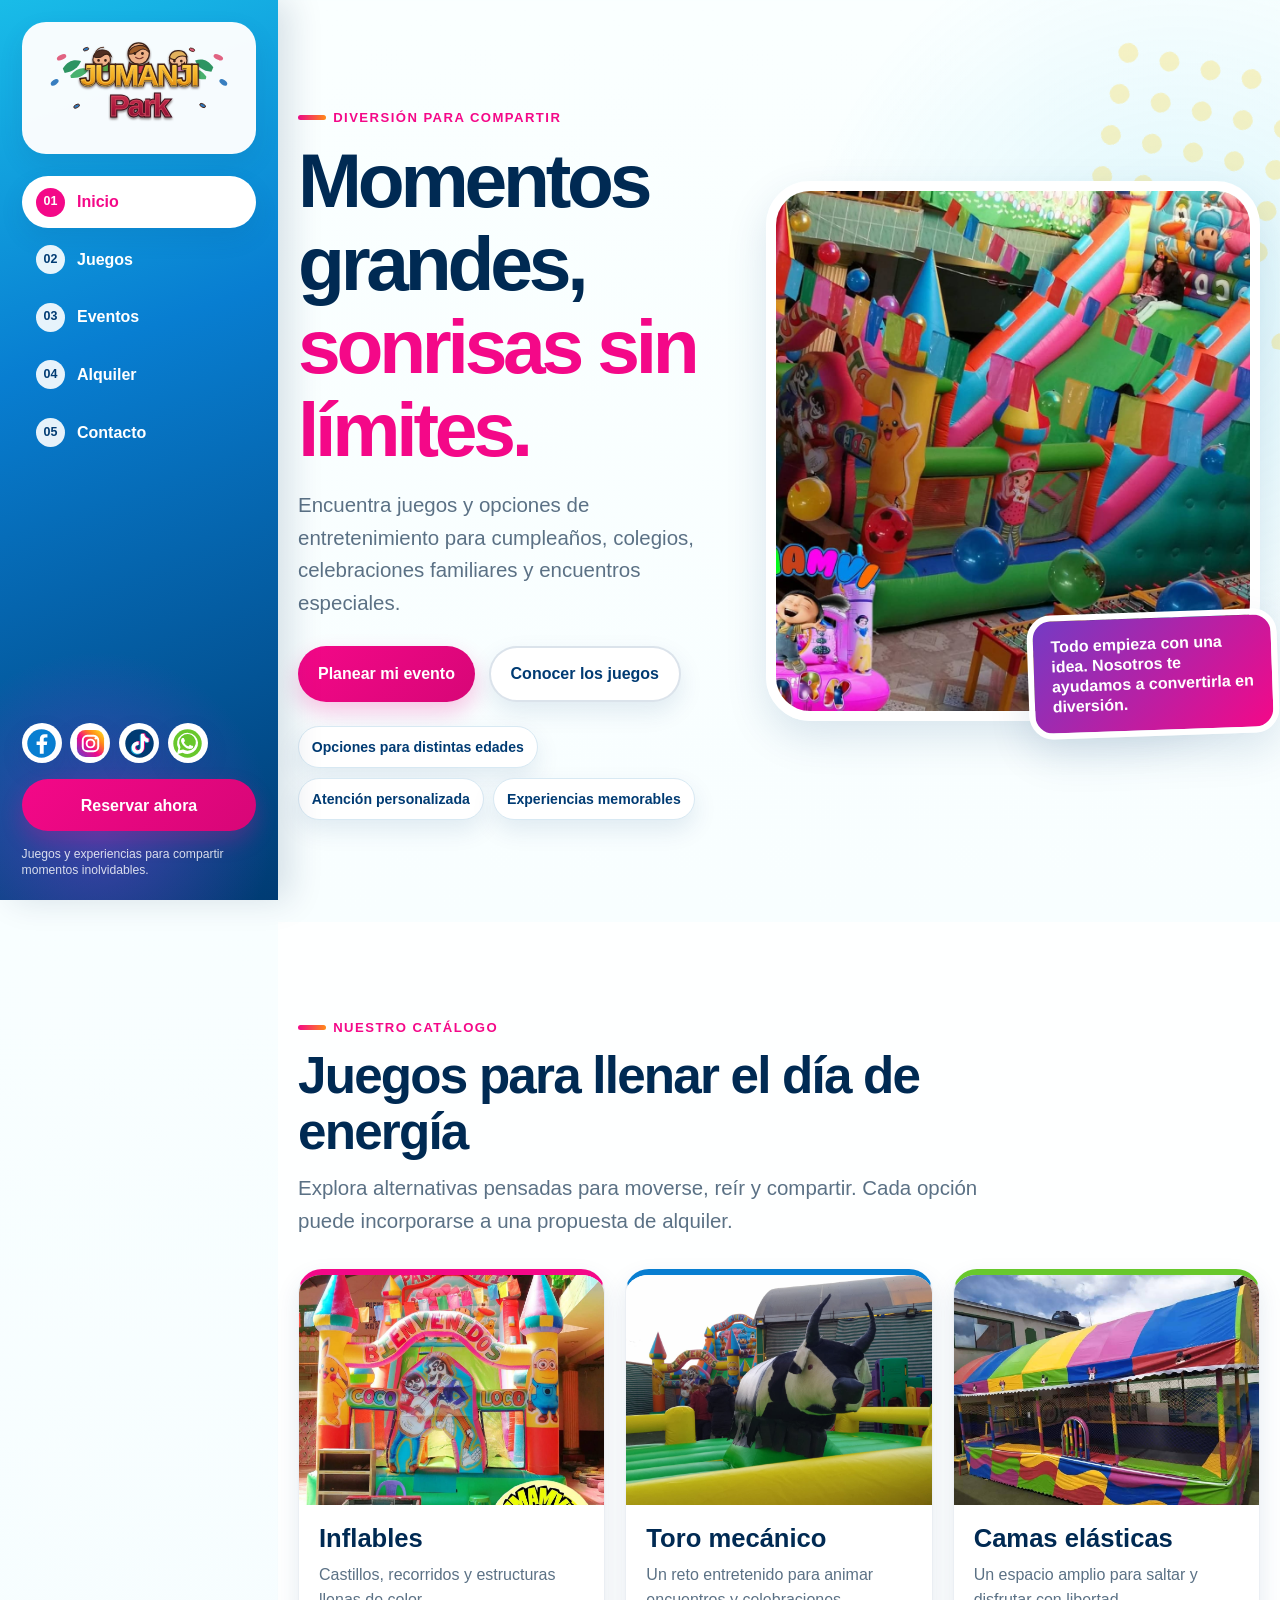
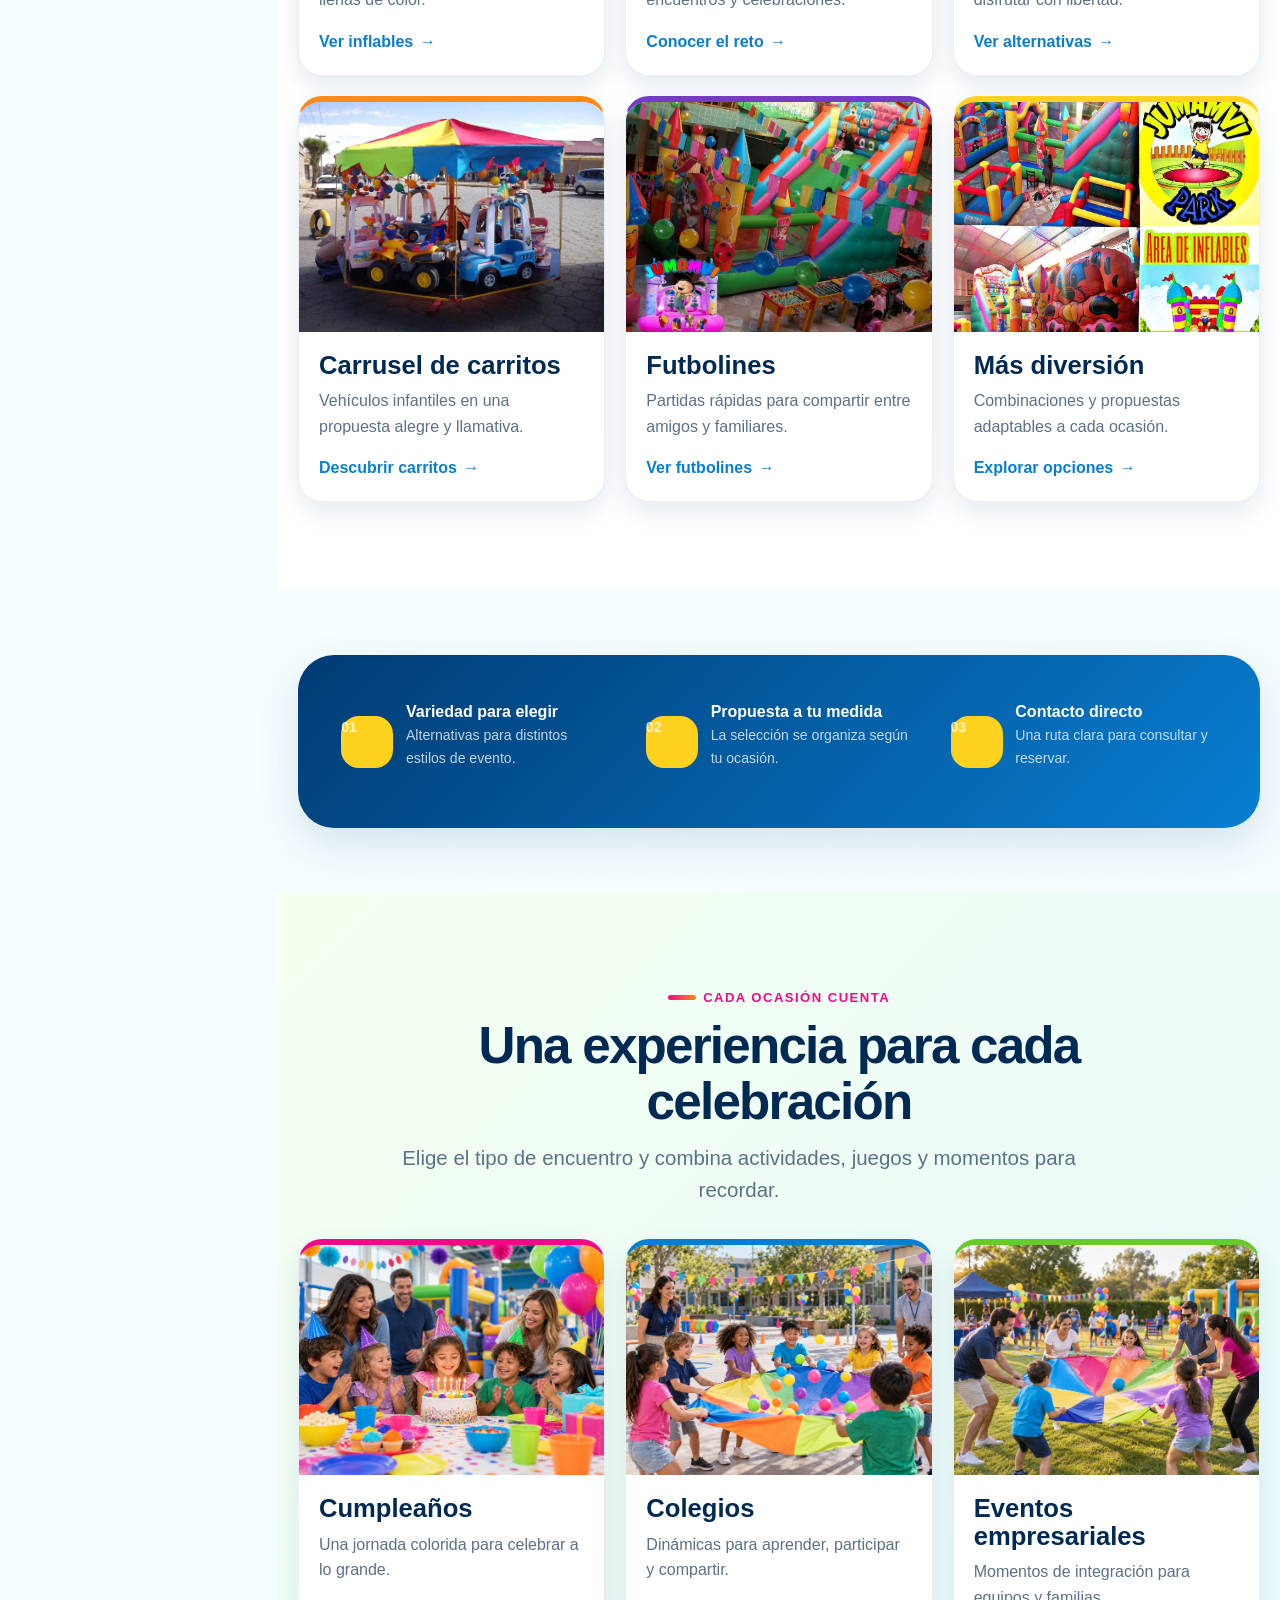
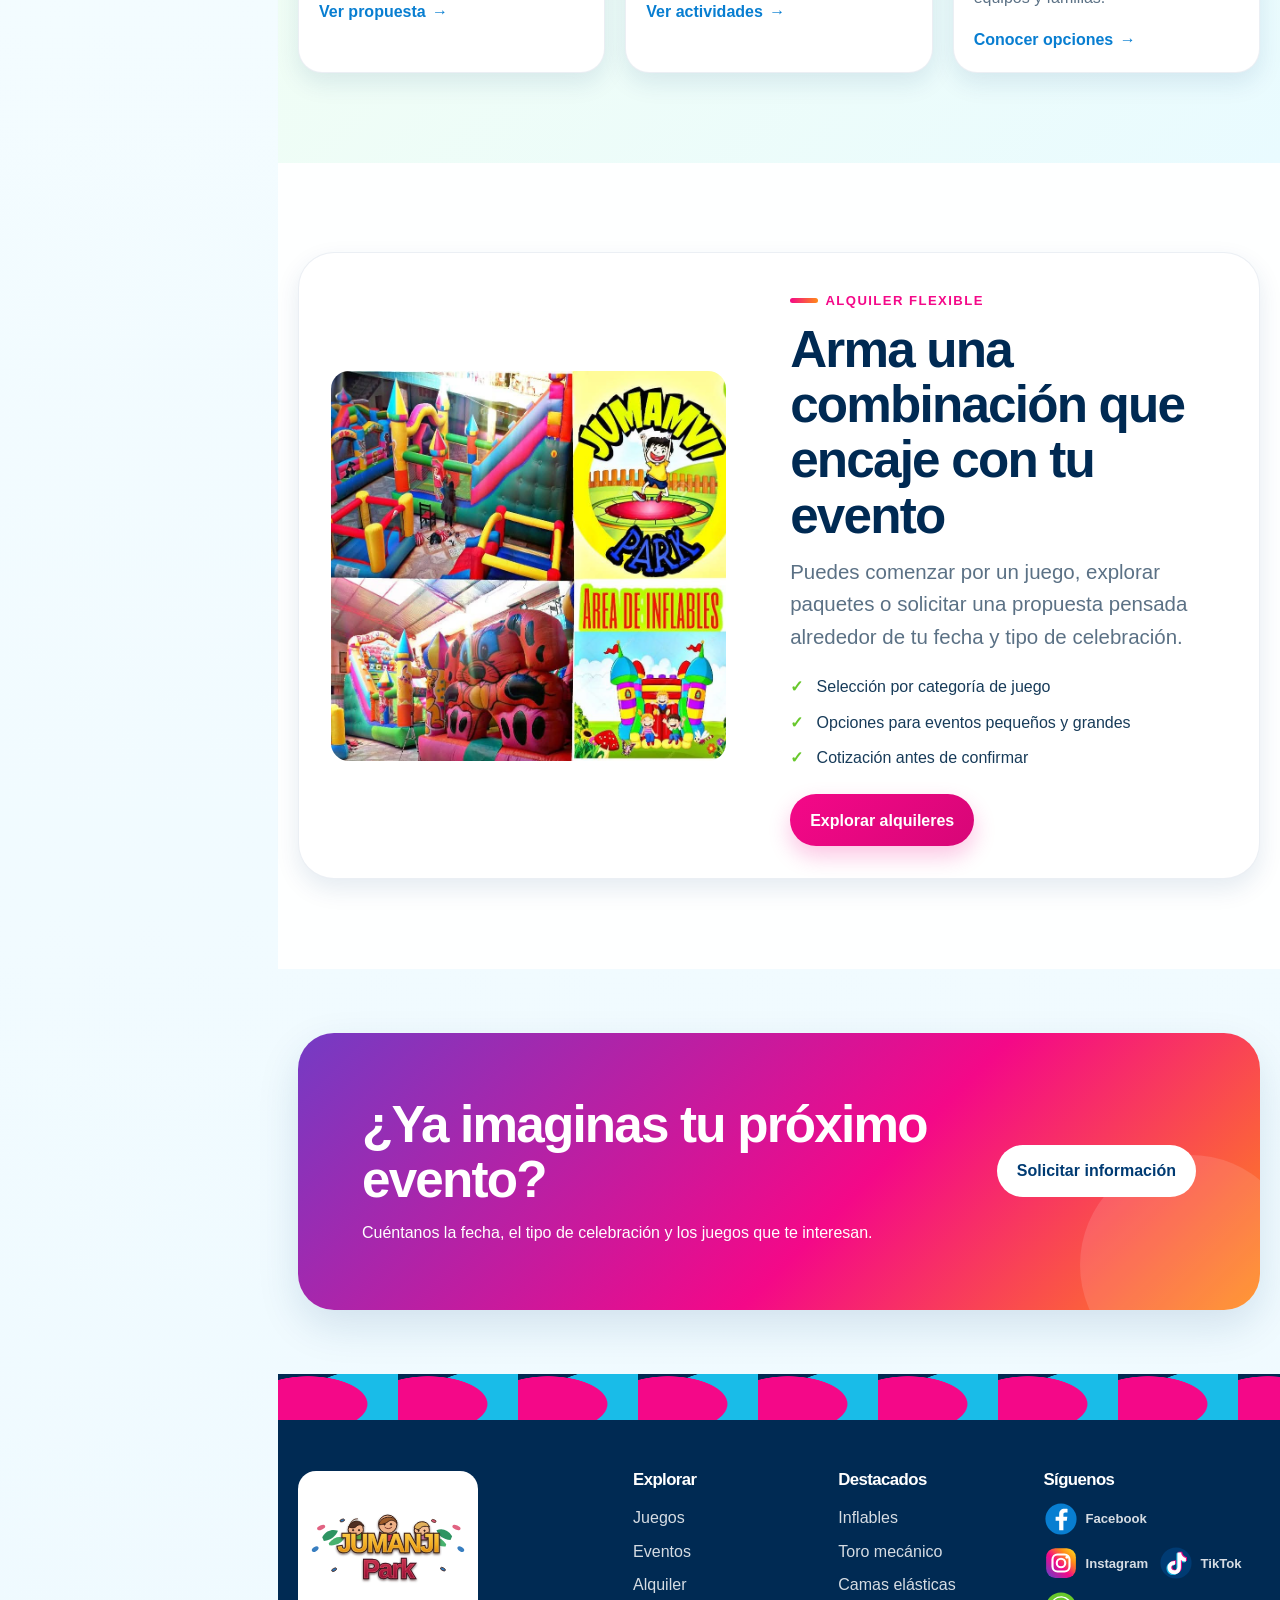
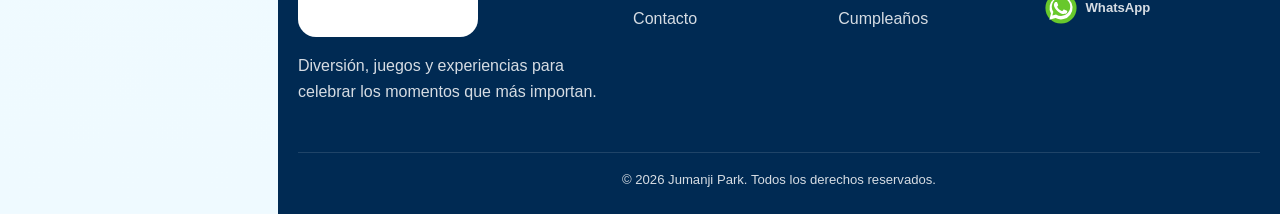
==== index.html @ 87049e54 "Add files via upload" ====
<!doctype html>
<html lang="es">
<head>
  <meta charset="utf-8">
  <meta name="viewport" content="width=device-width, initial-scale=1">
  <meta name="description" content="Jumanji Park ofrece juegos, entretenimiento y opciones de alquiler para celebraciones y eventos.">
  <title>Jumanji Park | Diversión para tus mejores momentos</title>
  <link rel="icon" href="assets/images/brand/logo.svg" type="image/svg+xml">
  <link rel="stylesheet" href="assets/css/estilos.css">
</head>
<body>
  <!-- Permite llegar al contenido principal sin recorrer todo el menú -->
  <a class="skip-link" href="#contenido">Saltar al contenido</a>

  <!-- Reúne la marca, las páginas principales y los accesos sociales -->
  <header class="site-header">
    <a class="brand" href="index.html" aria-label="Ir al inicio de Jumanji Park">
      <img src="assets/images/brand/logo.svg" alt="Jumanji Park" width="303" height="166">
    </a>

    <!-- Convierte el menú lateral en un menú compacto cuando la pantalla es pequeña -->
    <div class="navigation">
      <input class="menu-toggle" id="menu-toggle" type="checkbox">
      <label class="menu-button" for="menu-toggle">Menú</label>
      <div class="menu-panel">
      <nav class="primary-nav" aria-label="Navegación principal">
        <a href="index.html" aria-current="page"><span class="nav-dot">01</span>Inicio</a>
        <a href="juegos.html"><span class="nav-dot">02</span>Juegos</a>
        <a href="eventos.html"><span class="nav-dot">03</span>Eventos</a>
        <a href="alquiler.html"><span class="nav-dot">04</span>Alquiler</a>
        <a href="contacto.html"><span class="nav-dot">05</span>Contacto</a>
      </nav>

      <!-- Mantiene disponibles las cuatro redes solicitadas -->
      <div class="header-social" aria-label="Redes sociales">
        <a class="social-link" href="" aria-label="Facebook">
          <img src="assets/icons/facebook.svg" alt="" width="48" height="48">
        </a>
        <a class="social-link" href="" aria-label="Instagram">
          <img src="assets/icons/instagram.svg" alt="" width="48" height="48">
        </a>
        <a class="social-link" href="" aria-label="TikTok">
          <img src="assets/icons/tiktok.svg" alt="" width="48" height="48">
        </a>
        <a class="social-link" href="" aria-label="WhatsApp">
          <img src="assets/icons/whatsapp.svg" alt="" width="48" height="48">
        </a>
      </div>

      <a class="button header-cta" href="contacto.html#reserva">Reservar ahora</a>
        <p class="header-note">Juegos y experiencias para compartir momentos inolvidables.</p>
      </div>
    </div>
  </header>

  <main class="site-main" id="contenido">
    <!-- Presenta el propósito del negocio y conduce a la reserva -->
    <section class="hero">
      <div class="container hero-grid">
        <div class="hero-copy">
          <p class="eyebrow">Diversión para compartir</p>
          <h1>Momentos grandes, <strong>sonrisas sin límites.</strong></h1>
          <p class="lead">Encuentra juegos y opciones de entretenimiento para cumpleaños, colegios, celebraciones familiares y encuentros especiales.</p>
          <div class="button-row">
            <a class="button" href="contacto.html#reserva">Planear mi evento</a>
            <a class="button button--secondary" href="juegos.html">Conocer los juegos</a>
          </div>
          <ul class="hero-chips" aria-label="Ventajas principales">
            <li>Opciones para distintas edades</li>
            <li>Atención personalizada</li>
            <li>Experiencias memorables</li>
          </ul>
        </div>

        <div class="hero-media">
          <img class="hero-photo" src="assets/images/home/vista-general-parque.jpeg" alt="Vista general de los inflables y futbolines de Jumanji Park" width="1600" height="1200" fetchpriority="high">
          <div class="hero-badge">Todo empieza con una idea. Nosotros te ayudamos a convertirla en diversión.</div>
        </div>
      </div>
    </section>

    <!-- Muestra las categorías principales con fotografías reales del negocio -->
    <section class="section section--white" aria-labelledby="titulo-juegos">
      <div class="container">
        <div class="section-heading">
          <p class="eyebrow">Nuestro catálogo</p>
          <h2 id="titulo-juegos">Juegos para llenar el día de energía</h2>
          <p class="lead">Explora alternativas pensadas para moverse, reír y compartir. Cada opción puede incorporarse a una propuesta de alquiler.</p>
        </div>

        <div class="card-grid card-grid--scroll">
          <article class="image-card accent-pink">
            <div class="image-card__media">
              <img src="assets/images/games/inflables/castillo-inflable.jpeg" alt="Castillo inflable colorido instalado en el parque" width="1200" height="1600" loading="lazy">
            </div>
            <div class="image-card__body">
              <h3>Inflables</h3>
              <p>Castillos, recorridos y estructuras llenas de color.</p>
              <a class="card-link" href="juegos.html#inflables">Ver inflables</a>
            </div>
          </article>

          <article class="image-card accent-blue">
            <div class="image-card__media">
              <img src="assets/images/games/toro-mecanico/toro-mecanico.jpeg" alt="Toro mecánico dentro de su zona inflable de seguridad" width="2048" height="1536" loading="lazy">
            </div>
            <div class="image-card__body">
              <h3>Toro mecánico</h3>
              <p>Un reto entretenido para animar encuentros y celebraciones.</p>
              <a class="card-link" href="juegos.html#toro-mecanico">Conocer el reto</a>
            </div>
          </article>

          <article class="image-card accent-green">
            <div class="image-card__media">
              <img src="assets/images/games/camas-elasticas/cama-elastica-grande.jpeg" alt="Cama elástica amplia con cubierta multicolor" width="1080" height="810" loading="lazy">
            </div>
            <div class="image-card__body">
              <h3>Camas elásticas</h3>
              <p>Un espacio amplio para saltar y disfrutar con libertad.</p>
              <a class="card-link" href="juegos.html#camas-elasticas">Ver alternativas</a>
            </div>
          </article>

          <article class="image-card accent-orange">
            <div class="image-card__media">
              <img src="assets/images/games/carritos/carrusel-carritos.jpeg" alt="Carrusel infantil con pequeños vehículos de colores" width="1296" height="968" loading="lazy">
            </div>
            <div class="image-card__body">
              <h3>Carrusel de carritos</h3>
              <p>Vehículos infantiles en una propuesta alegre y llamativa.</p>
              <a class="card-link" href="juegos.html#carritos">Descubrir carritos</a>
            </div>
          </article>

          <article class="image-card accent-violet">
            <div class="image-card__media">
              <img src="assets/images/home/vista-general-parque.jpeg" alt="Futbolines preparados junto a la zona de inflables" width="1600" height="1200" loading="lazy">
            </div>
            <div class="image-card__body">
              <h3>Futbolines</h3>
              <p>Partidas rápidas para compartir entre amigos y familiares.</p>
              <a class="card-link" href="juegos.html#futbolines">Ver futbolines</a>
            </div>
          </article>

          <article class="image-card accent-yellow">
            <div class="image-card__media">
              <img src="assets/images/games/inflables/area-inflables-collage.jpeg" alt="Composición con distintas alternativas de inflables" width="934" height="906" loading="lazy">
            </div>
            <div class="image-card__body">
              <h3>Más diversión</h3>
              <p>Combinaciones y propuestas adaptables a cada ocasión.</p>
              <a class="card-link" href="juegos.html#otros-juegos">Explorar opciones</a>
            </div>
          </article>
        </div>
      </div>
    </section>

    <!-- Resume las cualidades que orientan la experiencia del cliente -->
    <section class="section section--compact">
      <div class="container">
        <div class="benefit-strip">
          <div class="benefit">
            <span class="benefit-mark">01</span>
            <p><strong>Variedad para elegir</strong><span>Alternativas para distintos estilos de evento.</span></p>
          </div>
          <div class="benefit">
            <span class="benefit-mark">02</span>
            <p><strong>Propuesta a tu medida</strong><span>La selección se organiza según tu ocasión.</span></p>
          </div>
          <div class="benefit">
            <span class="benefit-mark">03</span>
            <p><strong>Contacto directo</strong><span>Una ruta clara para consultar y reservar.</span></p>
          </div>
        </div>
      </div>
    </section>

    <!-- Presenta los tipos de evento mediante imágenes creadas para esta sección -->
    <section class="section section--mint" aria-labelledby="titulo-eventos">
      <div class="container">
        <div class="section-heading section-heading--center">
          <p class="eyebrow">Cada ocasión cuenta</p>
          <h2 id="titulo-eventos">Una experiencia para cada celebración</h2>
          <p class="lead">Elige el tipo de encuentro y combina actividades, juegos y momentos para recordar.</p>
        </div>

        <div class="card-grid">
          <article class="image-card accent-pink">
            <div class="image-card__media">
              <img src="assets/images/generated/eventos/cumpleanos.png" alt="Fiesta de cumpleaños infantil en un espacio de juegos" width="1456" height="1088" loading="lazy">
            </div>
            <div class="image-card__body">
              <h3>Cumpleaños</h3>
              <p>Una jornada colorida para celebrar a lo grande.</p>
              <a class="card-link" href="eventos.html#cumpleanos">Ver propuesta</a>
            </div>
          </article>

          <article class="image-card accent-blue">
            <div class="image-card__media">
              <img src="assets/images/generated/eventos/colegios.png" alt="Niños participando en una actividad recreativa escolar" width="1456" height="1088" loading="lazy">
            </div>
            <div class="image-card__body">
              <h3>Colegios</h3>
              <p>Dinámicas para aprender, participar y compartir.</p>
              <a class="card-link" href="eventos.html#colegios">Ver actividades</a>
            </div>
          </article>

          <article class="image-card accent-green">
            <div class="image-card__media">
              <img src="assets/images/generated/eventos/empresariales.png" alt="Familias compartiendo juegos durante una jornada empresarial" width="1456" height="1088" loading="lazy">
            </div>
            <div class="image-card__body">
              <h3>Eventos empresariales</h3>
              <p>Momentos de integración para equipos y familias.</p>
              <a class="card-link" href="eventos.html#empresariales">Conocer opciones</a>
            </div>
          </article>
        </div>
      </div>
    </section>

    <!-- Explica la propuesta de alquiler y conduce a las opciones disponibles -->
    <section class="section section--white">
      <div class="container feature-list">
        <article class="feature">
          <div class="feature-gallery feature-gallery--single">
            <img src="assets/images/games/inflables/area-inflables-collage.jpeg" alt="Selección de inflables disponibles en el parque" width="934" height="906" loading="lazy">
          </div>
          <div class="feature-copy">
            <p class="eyebrow">Alquiler flexible</p>
            <h2>Arma una combinación que encaje con tu evento</h2>
            <p class="lead">Puedes comenzar por un juego, explorar paquetes o solicitar una propuesta pensada alrededor de tu fecha y tipo de celebración.</p>
            <ul>
              <li>Selección por categoría de juego</li>
              <li>Opciones para eventos pequeños y grandes</li>
              <li>Cotización antes de confirmar</li>
            </ul>
            <a class="button" href="alquiler.html">Explorar alquileres</a>
          </div>
        </article>
      </div>
    </section>

    <!-- Cierra la página con una invitación directa a conversar -->
    <section class="section section--compact">
      <div class="container">
        <div class="cta-panel">
          <div>
            <h2>¿Ya imaginas tu próximo evento?</h2>
            <p>Cuéntanos la fecha, el tipo de celebración y los juegos que te interesan.</p>
          </div>
          <a class="button" href="contacto.html#reserva">Solicitar información</a>
        </div>
      </div>
    </section>
  </main>

  <!-- Reúne enlaces útiles, categorías y redes sociales al final de la página -->
  <footer class="site-footer">
    <div class="footer-wave" aria-hidden="true"></div>
    <div class="container footer-grid">
      <div class="footer-brand">
        <img src="assets/images/brand/logo.svg" alt="Jumanji Park" width="303" height="166">
        <p>Diversión, juegos y experiencias para celebrar los momentos que más importan.</p>
      </div>

      <div>
        <h2>Explorar</h2>
        <ul class="footer-links">
          <li><a href="juegos.html">Juegos</a></li>
          <li><a href="eventos.html">Eventos</a></li>
          <li><a href="alquiler.html">Alquiler</a></li>
          <li><a href="contacto.html">Contacto</a></li>
        </ul>
      </div>

      <div>
        <h2>Destacados</h2>
        <ul class="footer-links">
          <li><a href="juegos.html#inflables">Inflables</a></li>
          <li><a href="juegos.html#toro-mecanico">Toro mecánico</a></li>
          <li><a href="juegos.html#camas-elasticas">Camas elásticas</a></li>
          <li><a href="eventos.html#cumpleanos">Cumpleaños</a></li>
        </ul>
      </div>

      <div>
        <h2>Síguenos</h2>
        <div class="footer-socials">
          <a href=""><img src="assets/icons/facebook.svg" alt="" width="48" height="48">Facebook</a>
          <a href=""><img src="assets/icons/instagram.svg" alt="" width="48" height="48">Instagram</a>
          <a href=""><img src="assets/icons/tiktok.svg" alt="" width="48" height="48">TikTok</a>
          <a href=""><img src="assets/icons/whatsapp.svg" alt="" width="48" height="48">WhatsApp</a>
        </div>
      </div>
    </div>

    <div class="container footer-bottom">
      <p>© 2026 Jumanji Park. Todos los derechos reservados.</p>
    </div>
  </footer>
</body>
</html>
---- assets/css/estilos.css ----
/* Define los colores, medidas y formas que se repiten en todo el sitio */
:root {
  --navy: #003b73;
  --navy-deep: #002a53;
  --blue: #087ed1;
  --cyan: #19bce8;
  --pink: #f40888;
  --orange: #ff8a18;
  --green: #68c82c;
  --violet: #743bc4;
  --yellow: #ffd21f;
  --sky: #effaff;
  --mint: #efffe9;
  --white: #ffffff;
  --ink: #173b59;
  --muted: #5b7185;
  --line: #d8e9f3;
  --shadow: 0 16px 42px rgba(0, 59, 115, 0.13);
  --shadow-soft: 0 10px 24px rgba(0, 59, 115, 0.1);
  --radius-sm: 14px;
  --radius-md: 24px;
  --radius-lg: 36px;
  --rail: 278px;
  --content: 1180px;
  --transition: 220ms ease;
}

/* Mantiene las medidas de cada elemento fáciles de controlar */
*,
*::before,
*::after {
  box-sizing: border-box;
}

/* Permite llegar suavemente a una sección desde los enlaces internos */
html {
  scroll-behavior: smooth;
  scroll-padding-top: 24px;
}

/* Da al sitio una base clara, legible y sin espacios inesperados */
body {
  margin: 0;
  color: var(--ink);
  background:
    radial-gradient(circle at 92% 6%, rgba(25, 188, 232, 0.13), transparent 24rem),
    linear-gradient(180deg, #faffff 0%, var(--sky) 100%);
  font-family: "Trebuchet MS", "Segoe UI", Arial, sans-serif;
  line-height: 1.6;
  overflow-x: hidden;
}

/* Evita que las imágenes sobrepasen el espacio disponible */
img {
  display: block;
  max-width: 100%;
}

/* Mantiene los enlaces con el estilo propio de la página */
a {
  color: inherit;
  text-decoration: none;
}

/* Iguala la letra de botones y campos con el resto del sitio */
button,
input,
select,
textarea {
  font: inherit;
}

/* Muestra claramente dónde está el teclado dentro de la página */
:focus-visible {
  outline: 4px solid rgba(255, 210, 31, 0.95);
  outline-offset: 4px;
}

/* Permite saltar directamente al contenido principal */
.skip-link {
  position: fixed;
  top: 12px;
  left: 12px;
  z-index: 1000;
  padding: 0.7rem 1rem;
  color: var(--white);
  background: var(--navy-deep);
  border-radius: 999px;
  transform: translateY(-160%);
  transition: transform var(--transition);
}

.skip-link:focus {
  transform: translateY(0);
}

/* Oculta textos auxiliares sin quitarlos de los lectores de pantalla */
.visually-hidden {
  position: absolute;
  width: 1px;
  height: 1px;
  padding: 0;
  margin: -1px;
  overflow: hidden;
  clip: rect(0, 0, 0, 0);
  white-space: nowrap;
  border: 0;
}

/* Mantiene el contenido centrado y con aire a ambos lados */
.container {
  width: min(calc(100% - 2.5rem), var(--content));
  margin-inline: auto;
}

/* Separa cada bloque importante para que la lectura sea cómoda */
.section {
  position: relative;
  padding: clamp(4rem, 7vw, 7rem) 0;
}

.section--compact {
  padding: clamp(2.75rem, 5vw, 4.5rem) 0;
}

.section--white {
  background: rgba(255, 255, 255, 0.92);
}

.section--mint {
  background: linear-gradient(135deg, #f4ffef 0%, #e9fbff 100%);
}

/* Presenta los títulos de cada sección con una jerarquía clara */
.section-heading {
  max-width: 760px;
  margin-bottom: 2rem;
}

.section-heading--center {
  margin-inline: auto;
  text-align: center;
}

.eyebrow {
  display: inline-flex;
  align-items: center;
  gap: 0.45rem;
  margin: 0 0 0.65rem;
  color: var(--pink);
  font-size: 0.82rem;
  font-weight: 900;
  letter-spacing: 0.11em;
  text-transform: uppercase;
}

.eyebrow::before {
  width: 28px;
  height: 5px;
  background: linear-gradient(90deg, var(--pink), var(--orange));
  border-radius: 999px;
  content: "";
}

h1,
h2,
h3 {
  margin-top: 0;
  color: var(--navy-deep);
  font-family: "Arial Rounded MT Bold", "Trebuchet MS", sans-serif;
  line-height: 1.08;
}

h1 {
  margin-bottom: 1.15rem;
  font-size: clamp(2.65rem, 6vw, 5.7rem);
  letter-spacing: -0.055em;
}

h2 {
  margin-bottom: 0.8rem;
  font-size: clamp(2rem, 4vw, 3.5rem);
  letter-spacing: -0.035em;
}

h3 {
  margin-bottom: 0.55rem;
  font-size: clamp(1.25rem, 2vw, 1.7rem);
}

p {
  margin-top: 0;
}

.lead {
  max-width: 680px;
  color: var(--muted);
  font-size: clamp(1.05rem, 1.8vw, 1.28rem);
}

/* Da a los botones una forma consistente y fácil de reconocer */
.button {
  display: inline-flex;
  min-height: 48px;
  align-items: center;
  justify-content: center;
  gap: 0.6rem;
  padding: 0.82rem 1.25rem;
  color: var(--white);
  background: linear-gradient(135deg, var(--pink), #d70677);
  border: 0;
  border-radius: 999px;
  box-shadow: 0 10px 22px rgba(244, 8, 136, 0.24);
  cursor: pointer;
  font-weight: 900;
  transition: transform var(--transition), box-shadow var(--transition), background var(--transition);
}

.button:hover {
  box-shadow: 0 14px 28px rgba(244, 8, 136, 0.32);
  transform: translateY(-3px);
}

.button--secondary {
  color: var(--navy);
  background: var(--white);
  border: 2px solid rgba(0, 59, 115, 0.14);
  box-shadow: var(--shadow-soft);
}

.button--green {
  background: linear-gradient(135deg, #58b825, var(--green));
  box-shadow: 0 10px 22px rgba(104, 200, 44, 0.24);
}

.button-row {
  display: flex;
  flex-wrap: wrap;
  gap: 0.85rem;
}

/* Mantiene la navegación visible y ordenada en pantallas amplias */
.site-header {
  position: fixed;
  inset: 0 auto 0 0;
  z-index: 100;
  display: flex;
  width: var(--rail);
  flex-direction: column;
  padding: 1.35rem;
  color: var(--white);
  background:
    radial-gradient(circle at 35% 92%, rgba(116, 59, 196, 0.55), transparent 11rem),
    linear-gradient(160deg, var(--cyan) 0%, var(--blue) 38%, var(--navy) 100%);
  box-shadow: 12px 0 32px rgba(0, 42, 83, 0.14);
}

.brand {
  display: grid;
  place-items: center;
  min-height: 132px;
  padding: 0.65rem;
  background: rgba(255, 255, 255, 0.96);
  border-radius: var(--radius-md);
  box-shadow: var(--shadow-soft);
}

.brand img {
  width: 190px;
  height: auto;
}

.navigation {
  display: flex;
  min-height: 0;
  flex: 1;
  flex-direction: column;
  margin-top: 1rem;
}

.menu-toggle,
.menu-button {
  display: none;
}

.menu-panel {
  display: flex;
  min-height: 0;
  flex: 1;
  flex-direction: column;
}

.primary-nav {
  display: grid !important;
  gap: 0.35rem;
  margin-top: 0.4rem;
}

.primary-nav a {
  display: flex;
  min-height: 48px;
  align-items: center;
  gap: 0.75rem;
  padding: 0.72rem 0.9rem;
  border-radius: 999px;
  font-weight: 800;
  transition: background var(--transition), color var(--transition), transform var(--transition);
}

.primary-nav a:hover {
  background: rgba(255, 255, 255, 0.14);
  transform: translateX(4px);
}

.primary-nav a[aria-current="page"] {
  color: var(--pink);
  background: var(--white);
  box-shadow: var(--shadow-soft);
}

.nav-dot {
  display: grid;
  width: 29px;
  height: 29px;
  flex: 0 0 auto;
  place-items: center;
  color: var(--navy);
  background: rgba(255, 255, 255, 0.9);
  border-radius: 50%;
  font-size: 0.78rem;
  font-weight: 900;
}

.primary-nav a[aria-current="page"] .nav-dot {
  color: var(--white);
  background: var(--pink);
}

.header-social {
  display: flex !important;
  gap: 0.55rem;
  margin-top: auto;
  padding-top: 1.35rem;
}

.social-link {
  display: grid;
  width: 40px;
  height: 40px;
  place-items: center;
  background: var(--white);
  border-radius: 50%;
  box-shadow: var(--shadow-soft);
  transition: transform var(--transition), box-shadow var(--transition);
}

.social-link:hover {
  box-shadow: 0 12px 24px rgba(0, 42, 83, 0.24);
  transform: translateY(-3px) rotate(-3deg);
}

.social-link img {
  width: 31px;
  height: 31px;
}

.header-cta {
  width: 100%;
  margin-top: 1rem;
}

.header-note {
  margin: 0.9rem 0 0;
  color: rgba(255, 255, 255, 0.82);
  font-size: 0.76rem;
  line-height: 1.35;
}

/* Reserva a la navegación lateral el espacio que necesita */
.site-main,
.site-footer {
  margin-left: var(--rail);
}

/* Presenta la portada con mensaje e imagen en equilibrio */
.hero {
  min-height: min(860px, 100vh);
  display: grid;
  align-items: center;
  padding: clamp(4rem, 8vw, 7rem) 0;
  overflow: hidden;
}

.hero::before,
.page-hero::before {
  position: absolute;
  top: 6%;
  right: -80px;
  width: 280px;
  height: 280px;
  background: radial-gradient(circle, rgba(255, 210, 31, 0.26) 0 32%, transparent 34%);
  background-size: 42px 42px;
  content: "";
  transform: rotate(12deg);
}

.hero-grid {
  position: relative;
  z-index: 1;
  display: grid;
  grid-template-columns: minmax(0, 0.9fr) minmax(420px, 1.1fr);
  align-items: center;
  gap: clamp(2rem, 5vw, 5rem);
}

.hero-copy strong {
  color: var(--pink);
}

.hero-copy .lead {
  margin-bottom: 1.65rem;
}

.hero-chips {
  display: flex;
  flex-wrap: wrap;
  gap: 0.6rem;
  margin: 1.5rem 0 0;
  padding: 0;
  list-style: none;
}

.hero-chips li {
  padding: 0.55rem 0.8rem;
  color: var(--navy);
  background: var(--white);
  border: 1px solid var(--line);
  border-radius: 999px;
  box-shadow: var(--shadow-soft);
  font-size: 0.88rem;
  font-weight: 800;
}

.hero-media {
  position: relative;
  min-height: 560px;
}

.hero-photo {
  width: 100%;
  height: 540px;
  object-fit: cover;
  object-position: center 30%;
  border: 10px solid var(--white);
  border-radius: 44px 44px 120px 44px;
  box-shadow: var(--shadow);
}

.hero-badge {
  position: absolute;
  right: -18px;
  bottom: 5px;
  max-width: 250px;
  padding: 1rem 1.1rem;
  color: var(--white);
  background: linear-gradient(135deg, var(--violet), var(--pink));
  border: 6px solid var(--white);
  border-radius: var(--radius-md);
  box-shadow: var(--shadow);
  font-weight: 900;
  line-height: 1.25;
  transform: rotate(-2deg);
}

/* Ordena las tarjetas y permite que se adapten al espacio disponible */
.card-grid {
  display: grid;
  grid-template-columns: repeat(3, minmax(0, 1fr));
  gap: 1.25rem;
}

.card-grid--four {
  grid-template-columns: repeat(4, minmax(0, 1fr));
}

.image-card {
  position: relative;
  min-width: 0;
  overflow: hidden;
  background: var(--white);
  border: 1px solid rgba(0, 59, 115, 0.08);
  border-radius: var(--radius-md);
  box-shadow: var(--shadow-soft);
  transition: transform var(--transition), box-shadow var(--transition);
}

.image-card:hover {
  box-shadow: var(--shadow);
  transform: translateY(-7px);
}

.image-card__media {
  position: relative;
  height: 230px;
  overflow: hidden;
}

.image-card__media img {
  width: 100%;
  height: 100%;
  object-fit: cover;
  transition: transform 500ms ease;
}

.image-card:hover .image-card__media img {
  transform: scale(1.055);
}

.image-card__body {
  padding: 1.25rem;
}

.image-card__body p {
  margin-bottom: 1rem;
  color: var(--muted);
}

.card-link {
  display: inline-flex;
  align-items: center;
  gap: 0.4rem;
  color: var(--blue);
  font-weight: 900;
}

.card-link::after {
  content: "→";
  transition: transform var(--transition);
}

.card-link:hover::after {
  transform: translateX(5px);
}

.accent-pink { border-top: 6px solid var(--pink); }
.accent-blue { border-top: 6px solid var(--blue); }
.accent-green { border-top: 6px solid var(--green); }
.accent-orange { border-top: 6px solid var(--orange); }
.accent-violet { border-top: 6px solid var(--violet); }
.accent-yellow { border-top: 6px solid var(--yellow); }

/* Resume los beneficios con números grandes y lectura rápida */
.benefit-strip {
  display: grid;
  grid-template-columns: repeat(3, 1fr);
  gap: 1rem;
  padding: clamp(1.3rem, 3vw, 2rem);
  color: var(--white);
  background: linear-gradient(135deg, var(--navy), var(--blue));
  border-radius: var(--radius-lg);
  box-shadow: var(--shadow);
}

.benefit {
  display: grid;
  grid-template-columns: 52px 1fr;
  gap: 0.8rem;
  align-items: center;
  padding: 0.7rem;
}

.benefit-mark {
  display: grid;
  width: 52px;
  height: 52px;
  place-items: center;
  color: var(--navy);
  background: var(--yellow);
  border-radius: 18px;
  font-size: 1.35rem;
  font-weight: 900;
}

.benefit strong,
.benefit span {
  display: block;
}

.benefit span {
  color: rgba(255, 255, 255, 0.76);
  font-size: 0.88rem;
}

/* Presenta una invitación destacada sin ocultar la información principal */
.cta-panel {
  position: relative;
  display: grid;
  grid-template-columns: minmax(0, 1.2fr) auto;
  align-items: center;
  gap: 2rem;
  padding: clamp(2rem, 5vw, 4rem);
  overflow: hidden;
  color: var(--white);
  background: linear-gradient(135deg, var(--violet), var(--pink) 58%, var(--orange));
  border-radius: var(--radius-lg);
  box-shadow: var(--shadow);
}

.cta-panel::after {
  position: absolute;
  right: -40px;
  bottom: -65px;
  width: 220px;
  height: 220px;
  background: rgba(255, 255, 255, 0.12);
  border-radius: 50%;
  content: "";
}

.cta-panel h2,
.cta-panel p {
  position: relative;
  z-index: 1;
  color: var(--white);
}

.cta-panel p {
  max-width: 650px;
  margin-bottom: 0;
}

.cta-panel .button {
  position: relative;
  z-index: 1;
  color: var(--navy);
  background: var(--white);
  box-shadow: none;
}

/* Da a las páginas internas una entrada breve y visual */
.page-hero {
  position: relative;
  padding: clamp(4rem, 7vw, 6.5rem) 0 clamp(3rem, 6vw, 5rem);
  overflow: hidden;
}

.page-hero-grid {
  position: relative;
  z-index: 1;
  display: grid;
  grid-template-columns: minmax(0, 0.85fr) minmax(380px, 1.15fr);
  align-items: center;
  gap: clamp(2rem, 5vw, 4rem);
}

.page-hero img {
  width: 100%;
  height: 390px;
  object-fit: cover;
  border: 8px solid var(--white);
  border-radius: 34px 90px 34px 34px;
  box-shadow: var(--shadow);
}

/* Facilita el acceso directo a las categorías de una página */
.anchor-nav {
  display: flex;
  flex-wrap: wrap;
  gap: 0.7rem;
  justify-content: center;
  margin: 0;
  padding: 1rem;
  background: var(--white);
  border: 1px solid var(--line);
  border-radius: var(--radius-md);
  box-shadow: var(--shadow-soft);
  list-style: none;
}

.anchor-nav a {
  display: inline-flex;
  min-height: 42px;
  align-items: center;
  padding: 0.55rem 0.85rem;
  color: var(--navy);
  background: var(--sky);
  border-radius: 999px;
  font-size: 0.9rem;
  font-weight: 900;
  transition: color var(--transition), background var(--transition), transform var(--transition);
}

.anchor-nav a:hover {
  color: var(--white);
  background: var(--blue);
  transform: translateY(-2px);
}

/* Alterna imagen y texto para contar cada servicio con claridad */
.feature-list {
  display: grid;
  gap: 2rem;
}

.feature {
  display: grid;
  grid-template-columns: minmax(340px, 0.95fr) minmax(0, 1.05fr);
  gap: clamp(2rem, 5vw, 4rem);
  align-items: center;
  padding: clamp(1.2rem, 3vw, 2rem);
  background: var(--white);
  border: 1px solid rgba(0, 59, 115, 0.08);
  border-radius: var(--radius-lg);
  box-shadow: var(--shadow-soft);
  scroll-margin-top: 30px;
}

.feature:nth-child(even) .feature-gallery {
  order: 2;
}

.feature-gallery {
  display: grid;
  grid-template-columns: 1fr 0.6fr;
  grid-template-rows: repeat(2, 150px);
  gap: 0.7rem;
  min-height: 310px;
}

.feature-gallery img {
  width: 100%;
  height: 100%;
  object-fit: cover;
  border-radius: 18px;
}

.feature-gallery img:first-child {
  grid-row: 1 / 3;
}

.feature-gallery--single {
  display: block;
  min-height: 0;
}

.feature-gallery--single img {
  height: 390px;
}

.feature-copy ul,
.check-list {
  display: grid;
  gap: 0.6rem;
  margin: 1.1rem 0 1.5rem;
  padding: 0;
  list-style: none;
}

.feature-copy li,
.check-list li {
  position: relative;
  padding-left: 1.65rem;
}

.feature-copy li::before,
.check-list li::before {
  position: absolute;
  left: 0;
  color: var(--green);
  content: "✓";
  font-weight: 900;
}

/* Explica un proceso mediante pasos fáciles de seguir */
.steps {
  display: grid;
  grid-template-columns: repeat(3, 1fr);
  gap: 1.2rem;
}

.step {
  padding: 1.5rem;
  background: var(--white);
  border-radius: var(--radius-md);
  box-shadow: var(--shadow-soft);
}

.step-number {
  display: grid;
  width: 48px;
  height: 48px;
  margin-bottom: 1rem;
  place-items: center;
  color: var(--white);
  background: linear-gradient(135deg, var(--pink), var(--violet));
  border-radius: 16px;
  font-size: 1.25rem;
  font-weight: 900;
}

/* Muestra alternativas de alquiler sin inventar precios */
.pricing-grid {
  display: grid;
  grid-template-columns: repeat(3, 1fr);
  gap: 1.2rem;
  align-items: stretch;
}

.pricing-card {
  display: flex;
  flex-direction: column;
  padding: 1.6rem;
  background: var(--white);
  border: 3px solid var(--line);
  border-radius: var(--radius-md);
  box-shadow: var(--shadow-soft);
}

.pricing-card:nth-child(1) { border-color: rgba(244, 8, 136, 0.48); }
.pricing-card:nth-child(2) { border-color: rgba(8, 126, 209, 0.48); transform: translateY(-12px); }
.pricing-card:nth-child(3) { border-color: rgba(104, 200, 44, 0.58); }

.pricing-card .tag {
  align-self: flex-start;
  padding: 0.35rem 0.65rem;
  color: var(--navy);
  background: var(--yellow);
  border-radius: 999px;
  font-size: 0.75rem;
  font-weight: 900;
  text-transform: uppercase;
}

.pricing-card .button {
  width: 100%;
  margin-top: auto;
}

/* Permite consultar respuestas sin llenar la pantalla de texto */
.faq-list {
  display: grid;
  max-width: 900px;
  gap: 0.8rem;
  margin-inline: auto;
}

.faq-list details {
  padding: 1rem 1.2rem;
  background: var(--white);
  border: 1px solid var(--line);
  border-radius: var(--radius-sm);
  box-shadow: var(--shadow-soft);
}

.faq-list summary {
  color: var(--navy);
  cursor: pointer;
  font-weight: 900;
}

.faq-list details p {
  margin: 0.8rem 0 0;
  color: var(--muted);
}

/* Ordena los canales de contacto y el formulario en dos zonas claras */
.contact-layout {
  display: grid;
  grid-template-columns: minmax(280px, 0.78fr) minmax(420px, 1.22fr);
  gap: 2rem;
  align-items: start;
}

.contact-channels {
  display: grid;
  gap: 1rem;
}

.contact-channel {
  display: grid;
  grid-template-columns: 58px 1fr auto;
  gap: 0.9rem;
  align-items: center;
  padding: 1rem;
  background: var(--white);
  border: 1px solid var(--line);
  border-radius: var(--radius-md);
  box-shadow: var(--shadow-soft);
  transition: transform var(--transition), box-shadow var(--transition);
}

.contact-channel:hover {
  box-shadow: var(--shadow);
  transform: translateY(-4px);
}

.contact-channel img {
  width: 52px;
  height: 52px;
}

.contact-channel strong,
.contact-channel span {
  display: block;
}

.contact-channel span {
  color: var(--muted);
  font-size: 0.86rem;
}

.contact-channel b {
  color: var(--blue);
  font-size: 1.2rem;
}

.form-card {
  padding: clamp(1.4rem, 4vw, 2.4rem);
  background: var(--white);
  border: 1px solid var(--line);
  border-radius: var(--radius-lg);
  box-shadow: var(--shadow);
}

.form-grid {
  display: grid;
  grid-template-columns: repeat(2, 1fr);
  gap: 1rem;
}

.field {
  display: grid;
  gap: 0.38rem;
}

.field--full {
  grid-column: 1 / -1;
}

.field label {
  color: var(--navy);
  font-size: 0.9rem;
  font-weight: 900;
}

.field input,
.field select,
.field textarea {
  width: 100%;
  min-height: 48px;
  padding: 0.75rem 0.85rem;
  color: var(--ink);
  background: #fbfeff;
  border: 2px solid #d5e7f0;
  border-radius: 12px;
  transition: border-color var(--transition), box-shadow var(--transition);
}

.field textarea {
  min-height: 145px;
  resize: vertical;
}

.field input:focus,
.field select:focus,
.field textarea:focus {
  border-color: var(--cyan);
  box-shadow: 0 0 0 4px rgba(25, 188, 232, 0.15);
  outline: 0;
}

.form-note {
  margin: 1rem 0 0;
  color: var(--muted);
  font-size: 0.83rem;
}

/* Cierra cada página con accesos importantes y redes sociales */
.site-footer {
  color: rgba(255, 255, 255, 0.84);
  background: var(--navy-deep);
}

.footer-wave {
  height: 46px;
  background:
    radial-gradient(60px 28px at 30px 30px, var(--pink) 98%, transparent 100%) 0 0 / 120px 46px repeat-x,
    radial-gradient(60px 28px at 90px 24px, var(--cyan) 98%, transparent 100%) 0 0 / 120px 46px repeat-x;
}

.footer-grid {
  display: grid;
  grid-template-columns: 1.4fr 0.8fr 0.8fr 1fr;
  gap: 2rem;
  padding: 3.2rem 0 2rem;
}

.footer-brand img {
  width: 180px;
  margin-bottom: 1rem;
  padding: 0.5rem;
  background: var(--white);
  border-radius: 18px;
}

.footer-brand p {
  max-width: 360px;
}

.site-footer h2,
.site-footer h3 {
  color: var(--white);
  font-size: 1.05rem;
}

.footer-links {
  display: grid;
  gap: 0.5rem;
  padding: 0;
  list-style: none;
}

.footer-links a:hover {
  color: var(--yellow);
}

.footer-socials {
  display: flex;
  flex-wrap: wrap;
  gap: 0.65rem;
}

.footer-socials a {
  display: flex;
  align-items: center;
  gap: 0.5rem;
  font-size: 0.82rem;
  font-weight: 800;
}

.footer-socials img {
  width: 34px;
  height: 34px;
}

.footer-bottom {
  padding: 1rem 0 1.5rem;
  border-top: 1px solid rgba(255, 255, 255, 0.12);
  text-align: center;
}

.footer-bottom p {
  margin: 0;
  font-size: 0.82rem;
}

/* Ajusta la navegación y las columnas cuando la pantalla se vuelve mediana */
@media (max-width: 1099px) {
  html {
    scroll-padding-top: 92px;
  }

  .site-header {
    position: sticky;
    top: 0;
    display: grid;
    width: 100%;
    min-height: 86px;
    grid-template-columns: 150px 1fr;
    align-items: center;
    gap: 1rem;
    padding: 0.65rem 1rem;
    background: linear-gradient(110deg, var(--cyan), var(--blue), var(--navy));
    box-shadow: 0 10px 28px rgba(0, 42, 83, 0.16);
  }

  .brand {
    min-height: 66px;
    padding: 0.2rem 0.55rem;
    border-radius: 16px;
  }

  .brand img {
    width: 112px;
  }

  .navigation {
    position: static;
    display: block;
    margin: 0;
  }

  .menu-button {
    display: flex;
    min-height: 48px;
    align-items: center;
    justify-content: center;
    gap: 0.55rem;
    padding: 0.65rem 0.9rem;
    color: var(--navy);
    background: var(--white);
    border-radius: 999px;
    cursor: pointer;
    font-weight: 900;
  }

  .menu-toggle {
    position: absolute;
    display: block;
    width: 1px;
    height: 1px;
    overflow: hidden;
    opacity: 0;
  }

  .menu-toggle:focus-visible + .menu-button {
    outline: 4px solid rgba(255, 210, 31, 0.95);
    outline-offset: 4px;
  }

  .menu-button::before {
    content: "☰";
    font-size: 1.2rem;
  }

  .menu-toggle:checked + .menu-button::before {
    content: "×";
  }

  .menu-panel {
    display: none;
  }

  .menu-toggle:checked ~ .menu-panel {
    position: absolute;
    top: 86px;
    right: 1rem;
    left: 1rem;
    display: block;
    padding: 0.85rem;
    color: var(--navy);
    background: var(--white);
    border-radius: 0 0 24px 24px;
    box-shadow: var(--shadow);
  }

  .menu-toggle:checked ~ .menu-panel .primary-nav {
    position: static;
    display: grid !important;
    grid-template-columns: repeat(5, 1fr);
    gap: 0.3rem;
    padding: 0;
    background: transparent;
    box-shadow: none;
  }

  .primary-nav a {
    min-height: 42px;
    padding: 0.55rem 0.7rem;
    justify-content: center;
    color: var(--navy);
    font-size: 0.88rem;
  }

  .primary-nav a:hover {
    background: var(--sky);
  }

  .primary-nav a[aria-current="page"] {
    color: var(--white);
    background: var(--pink);
  }

  .nav-dot,
  .header-social,
  .header-cta,
  .header-note {
    display: none !important;
  }

  .site-main,
  .site-footer {
    margin-left: 0;
  }

  .hero {
    min-height: auto;
  }

  .hero-grid,
  .page-hero-grid {
    grid-template-columns: 1fr 1fr;
  }

  .hero-media {
    min-height: 470px;
  }

  .hero-photo {
    height: 450px;
  }

  .card-grid--four {
    grid-template-columns: repeat(2, 1fr);
  }

  .footer-grid {
    grid-template-columns: repeat(2, 1fr);
  }
}

/* Convierte la navegación en un menú compacto para celulares */
@media (max-width: 767px) {
  html {
    scroll-padding-top: 84px;
  }

  .container {
    width: min(calc(100% - 1.25rem), var(--content));
  }

  .site-header {
    min-height: 78px;
    grid-template-columns: 132px 1fr;
    padding: 0.5rem 0.65rem;
  }

  .brand {
    min-height: 60px;
  }

  .brand img {
    width: 100px;
  }

  .navigation {
    position: static;
  }

  .menu-toggle:checked ~ .menu-panel {
    top: 78px;
    right: 0.65rem;
    left: 0.65rem;
  }

  .menu-toggle:checked ~ .menu-panel .primary-nav {
    grid-template-columns: 1fr;
  }

  .menu-toggle:checked ~ .menu-panel .header-social {
    display: flex !important;
    margin-top: 0.75rem;
    padding-top: 0.75rem;
    border-top: 1px solid var(--line);
  }

  .menu-toggle:checked ~ .menu-panel .header-cta {
    display: flex !important;
    margin-top: 0.75rem;
  }

  .primary-nav a {
    justify-content: flex-start;
    color: var(--navy);
  }

  .primary-nav a:hover {
    background: var(--sky);
  }

  .primary-nav a[aria-current="page"] {
    color: var(--white);
    background: var(--pink);
  }

  .hero,
  .page-hero {
    padding-top: 3rem;
  }

  .hero-grid,
  .page-hero-grid,
  .feature,
  .contact-layout,
  .cta-panel {
    grid-template-columns: 1fr;
  }

  .hero-media {
    min-height: 395px;
  }

  .hero-photo {
    height: 380px;
    border-width: 6px;
    border-radius: 30px 30px 75px 30px;
  }

  .hero-badge {
    right: 8px;
    bottom: -8px;
    max-width: 210px;
    font-size: 0.85rem;
  }

  .page-hero img {
    height: 300px;
    border-width: 6px;
    border-radius: 28px 60px 28px 28px;
  }

  .card-grid,
  .card-grid--four,
  .steps,
  .pricing-grid,
  .benefit-strip {
    grid-template-columns: 1fr;
  }

  .card-grid--scroll {
    display: grid;
    grid-auto-columns: 84%;
    grid-auto-flow: column;
    grid-template-columns: none;
    overflow-x: auto;
    padding: 0.4rem 0.15rem 1.2rem;
    scroll-snap-type: x mandatory;
  }

  .card-grid--scroll > * {
    scroll-snap-align: center;
  }

  .benefit {
    grid-template-columns: 46px 1fr;
  }

  .feature:nth-child(even) .feature-gallery {
    order: 0;
  }

  .feature-gallery {
    grid-template-rows: repeat(2, 120px);
    min-height: 250px;
  }

  .feature-gallery--single img {
    height: 290px;
  }

  .pricing-card:nth-child(2) {
    transform: none;
  }

  .cta-panel {
    text-align: center;
  }

  .cta-panel .button {
    width: 100%;
  }

  .form-grid {
    grid-template-columns: 1fr;
  }

  .field--full {
    grid-column: auto;
  }

  .contact-channel {
    grid-template-columns: 48px 1fr auto;
  }

  .contact-channel img {
    width: 44px;
    height: 44px;
  }

  .footer-grid {
    grid-template-columns: 1fr;
    gap: 1.4rem;
  }

  .footer-socials {
    display: grid;
    grid-template-columns: repeat(2, 1fr);
  }
}

/* Reduce detalles visuales en pantallas muy estrechas */
@media (max-width: 380px) {
  .site-header {
    grid-template-columns: 118px 1fr;
  }

  .menu-button {
    padding-inline: 0.7rem;
  }

  .hero-chips {
    display: grid;
  }

  .contact-channel {
    grid-template-columns: 42px 1fr;
  }

  .contact-channel b {
    display: none;
  }

  .footer-socials {
    grid-template-columns: 1fr;
  }
}

/* Detiene los movimientos cuando el visitante prefiere una experiencia tranquila */
@media (prefers-reduced-motion: reduce) {
  html {
    scroll-behavior: auto;
  }

  *,
  *::before,
  *::after {
    scroll-behavior: auto !important;
    transition-duration: 0.01ms !important;
  }
}

/* Conserva fondos y contrastes importantes al imprimir */
@media print {
  .site-header,
  .site-footer,
  .button,
  .anchor-nav {
    display: none !important;
  }

  .site-main {
    margin: 0;
  }

  body {
    color: #000;
    background: #fff;
  }
}
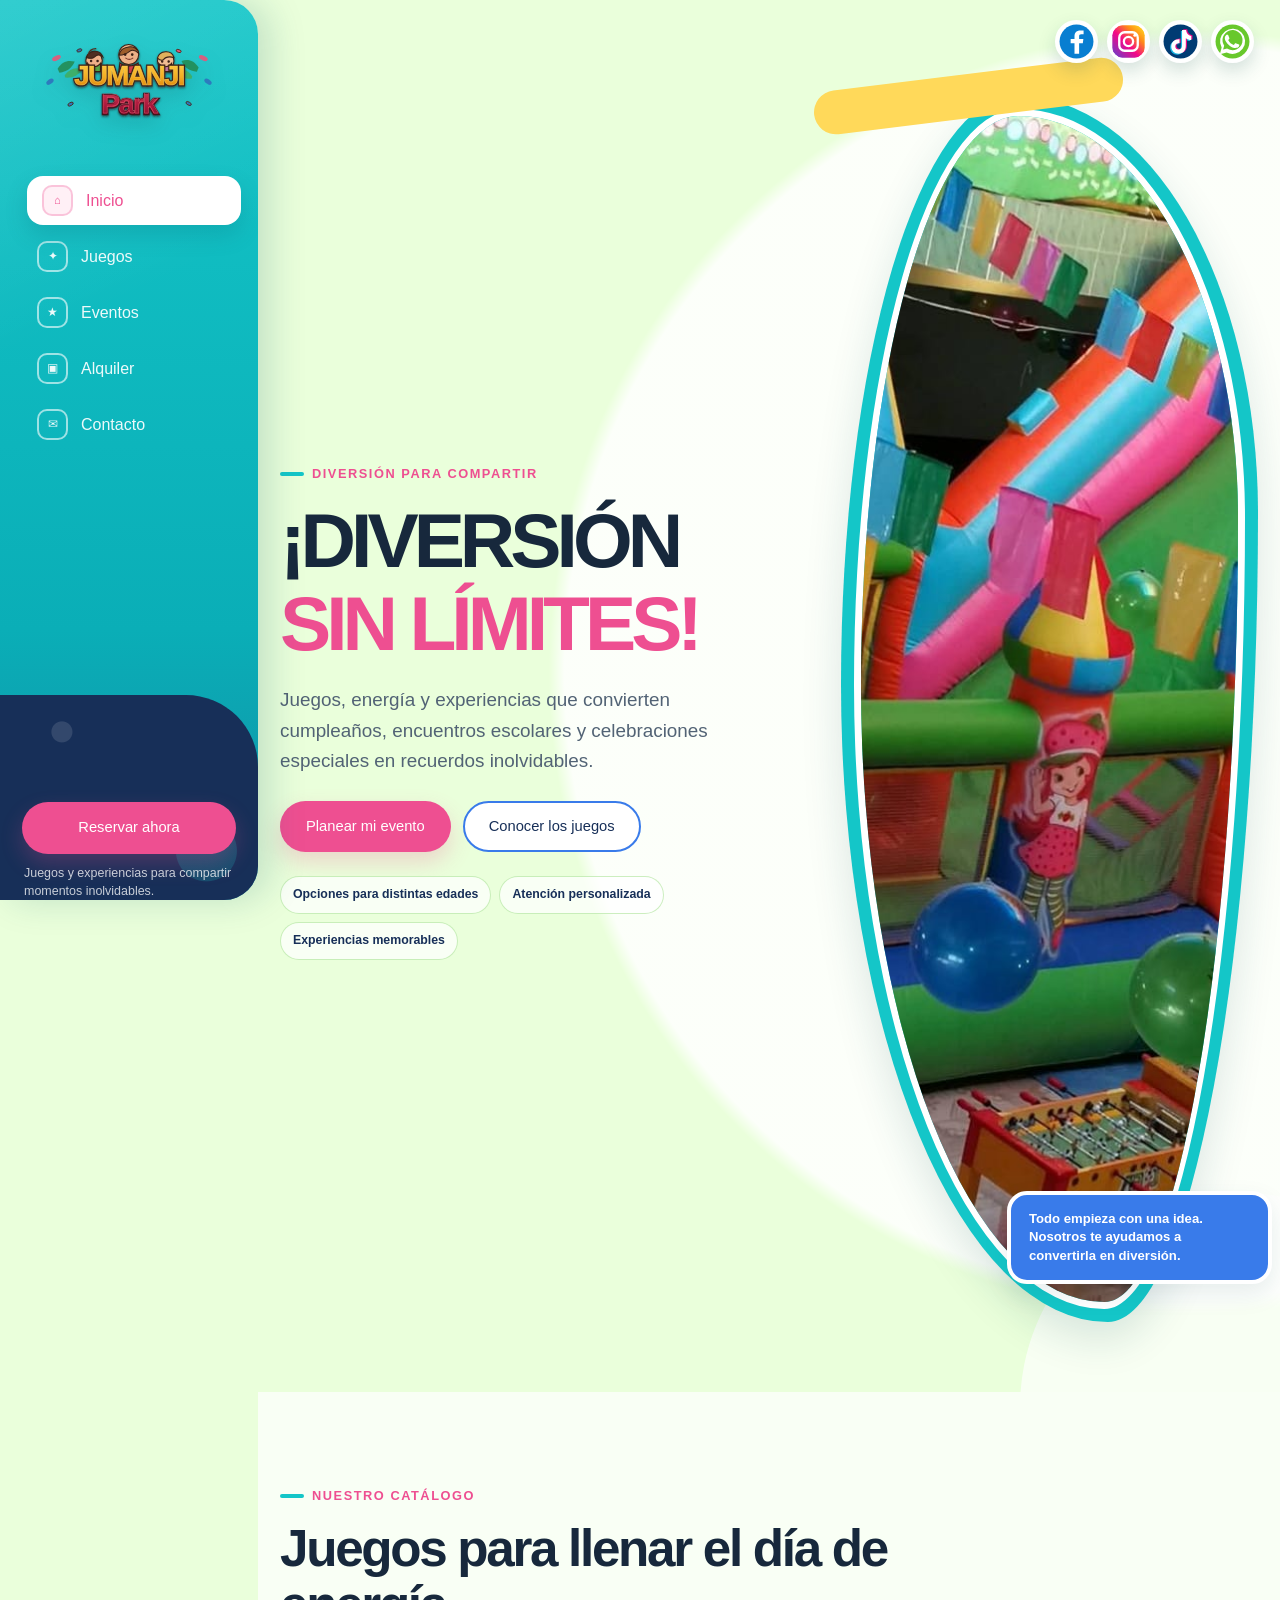
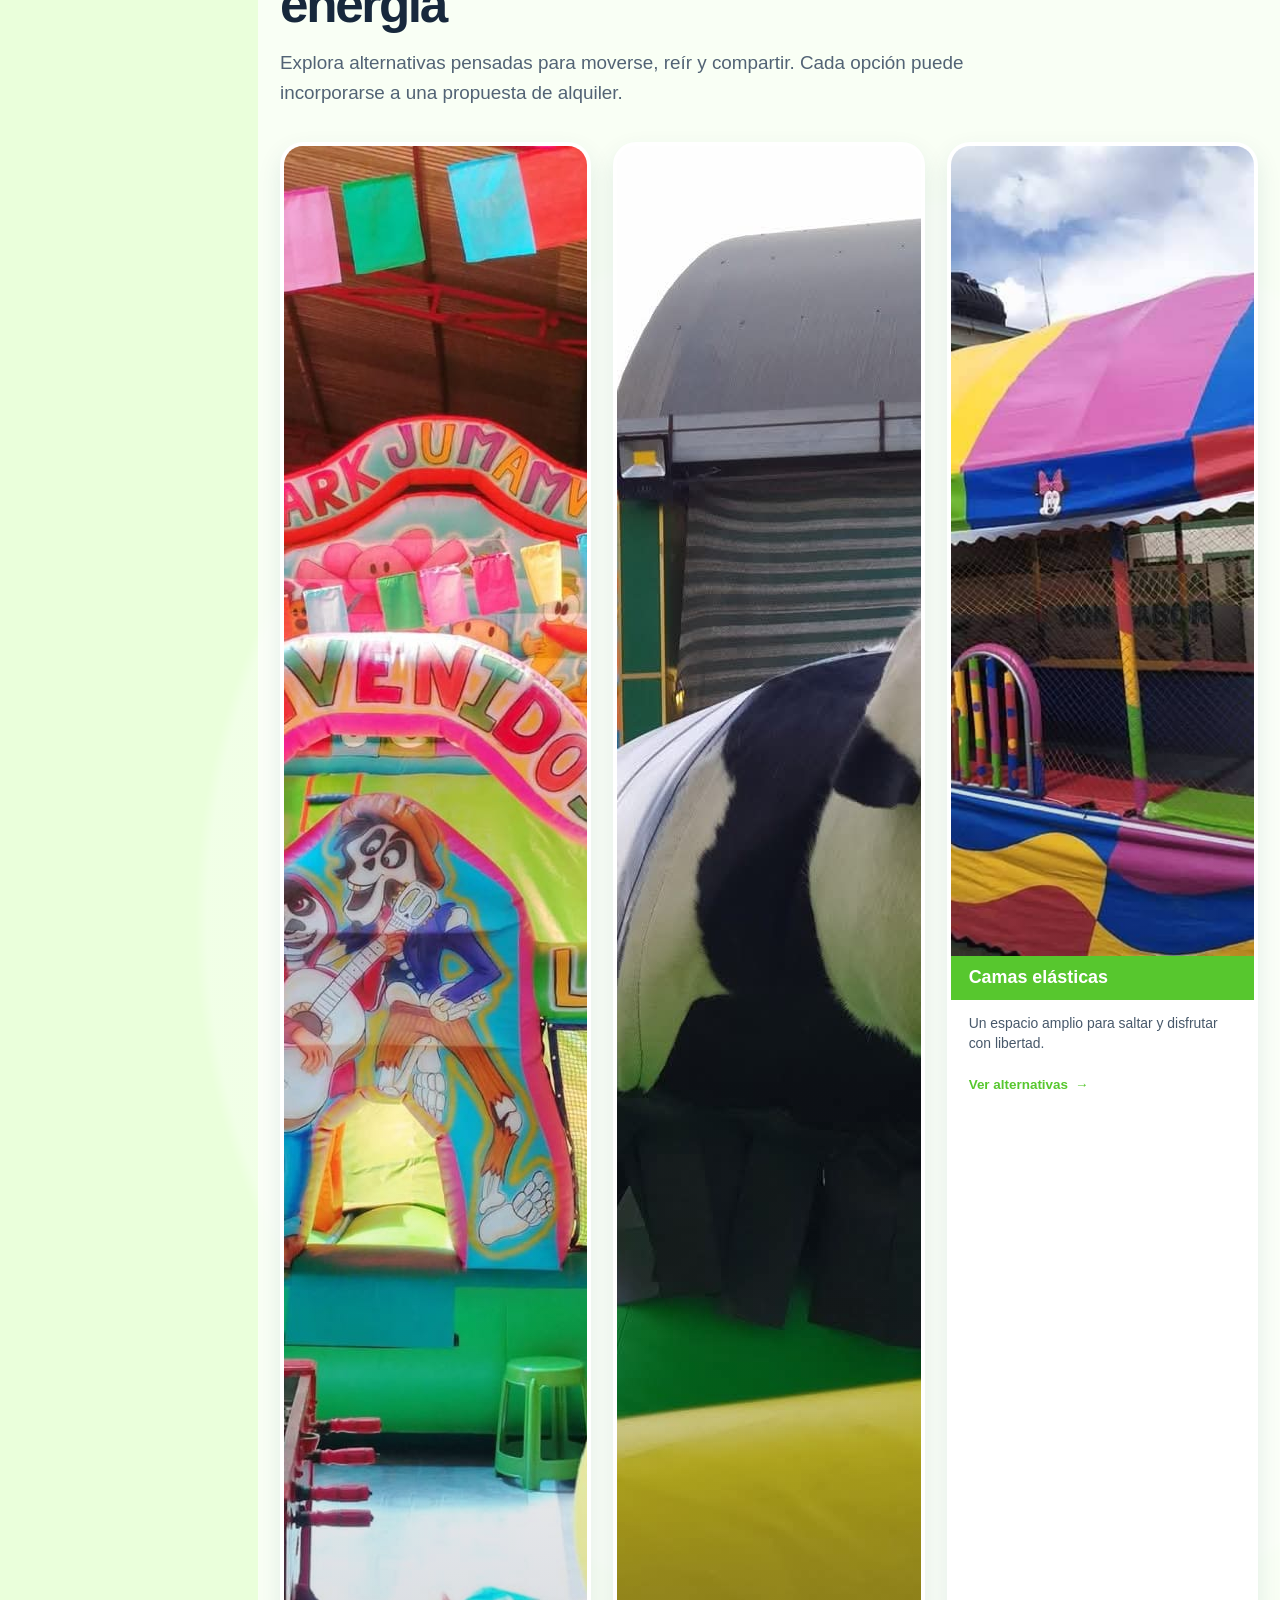
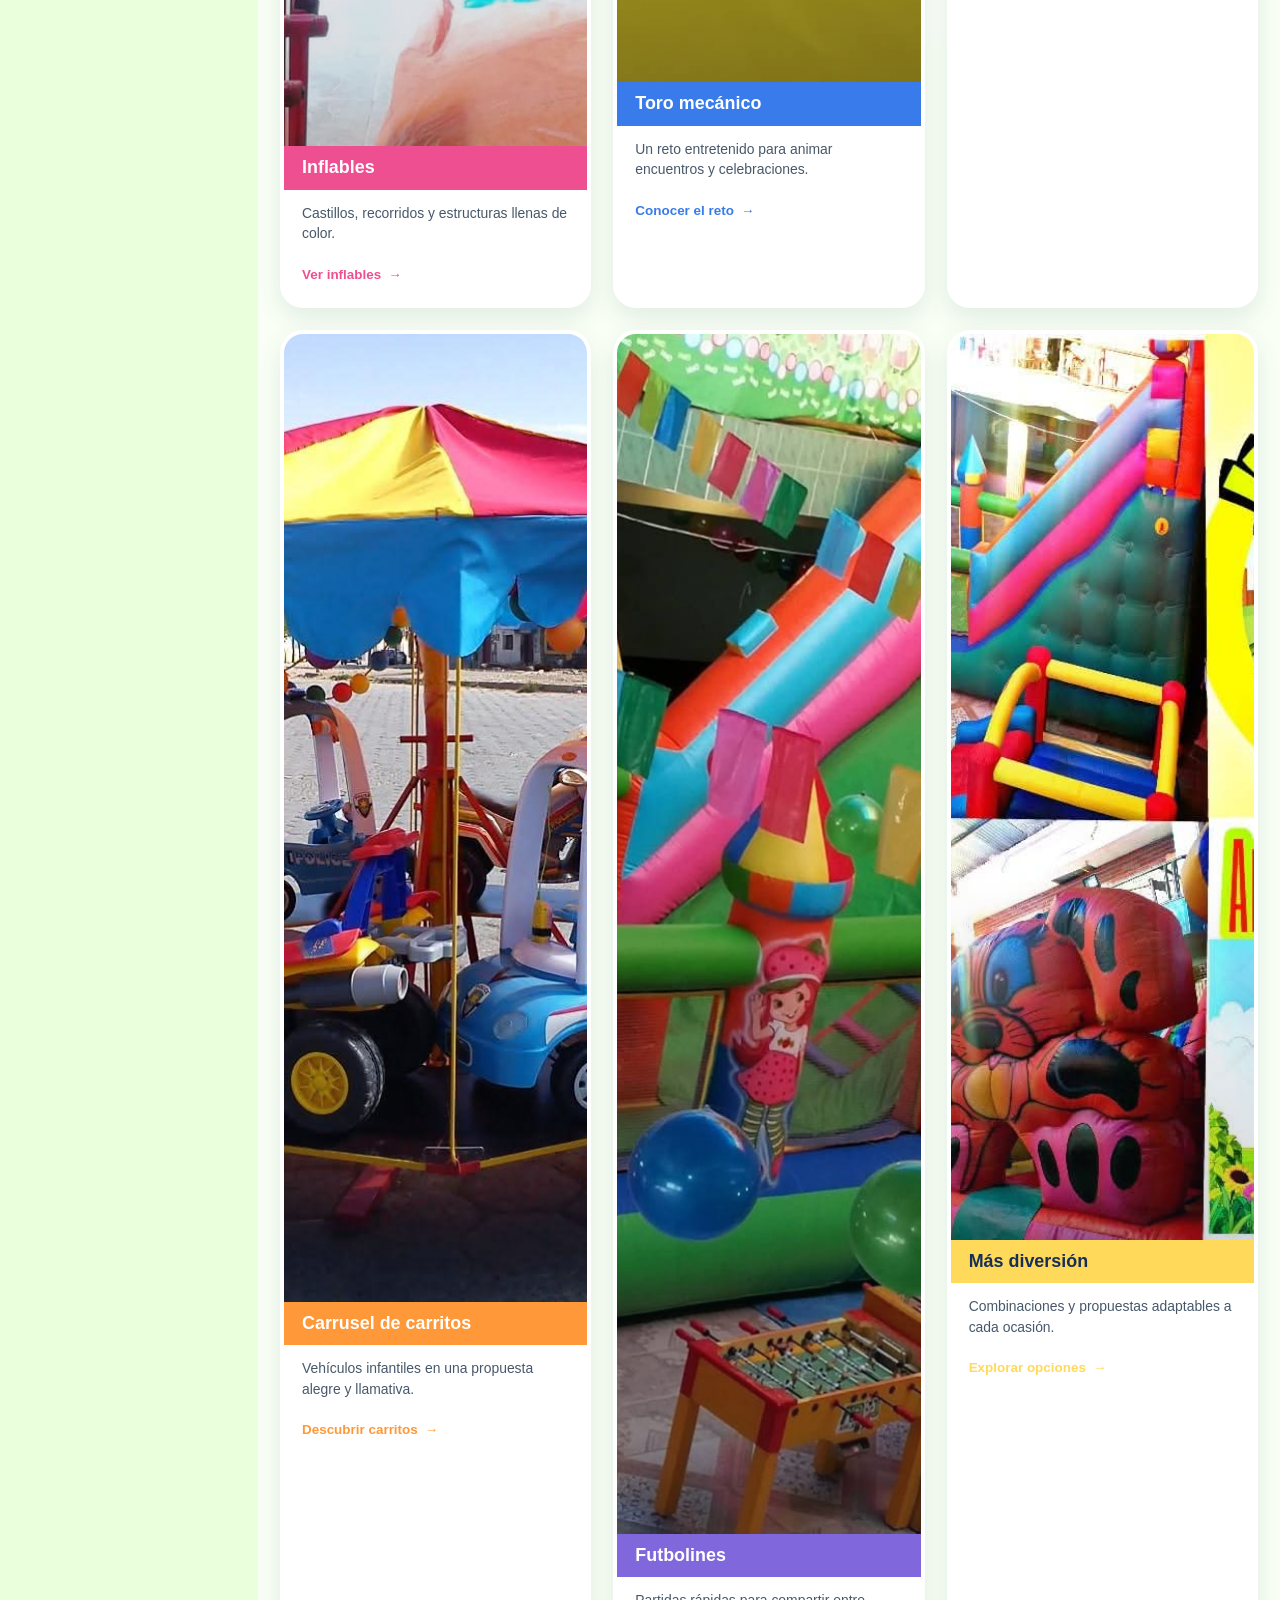
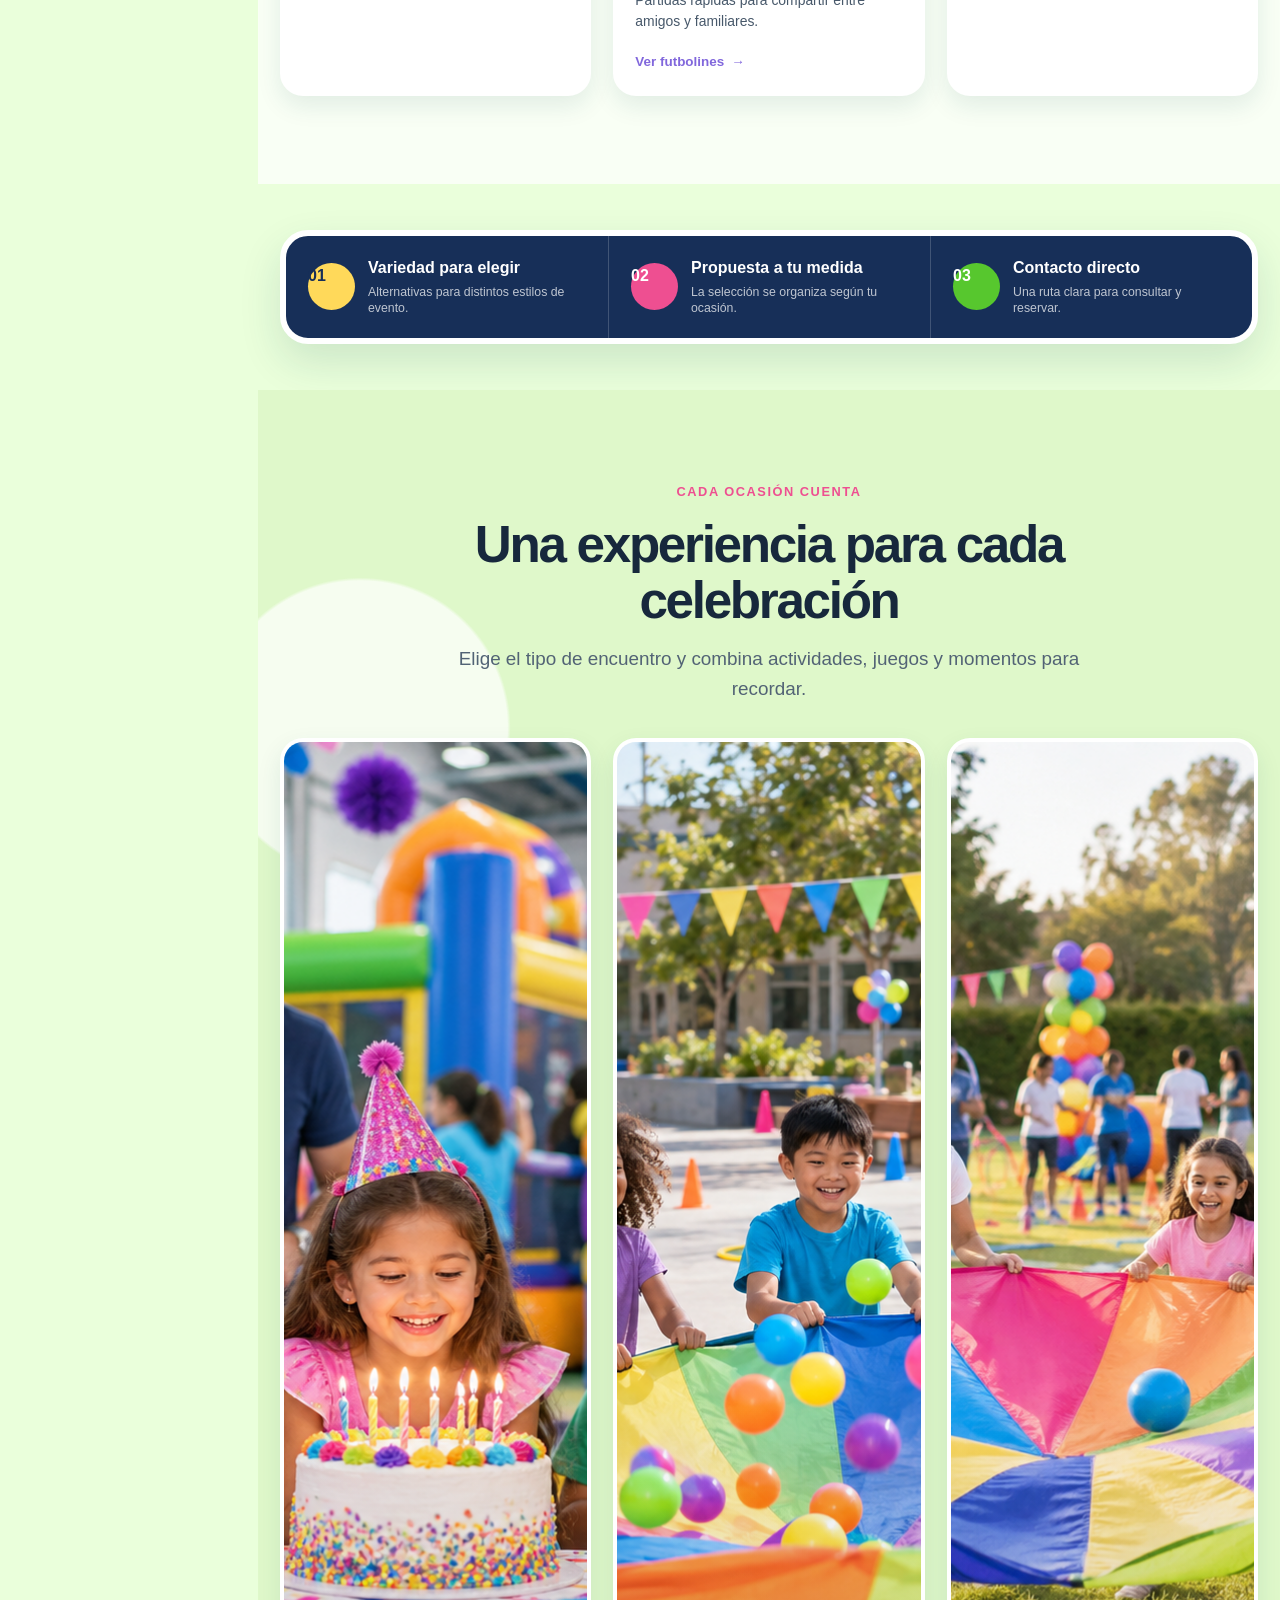
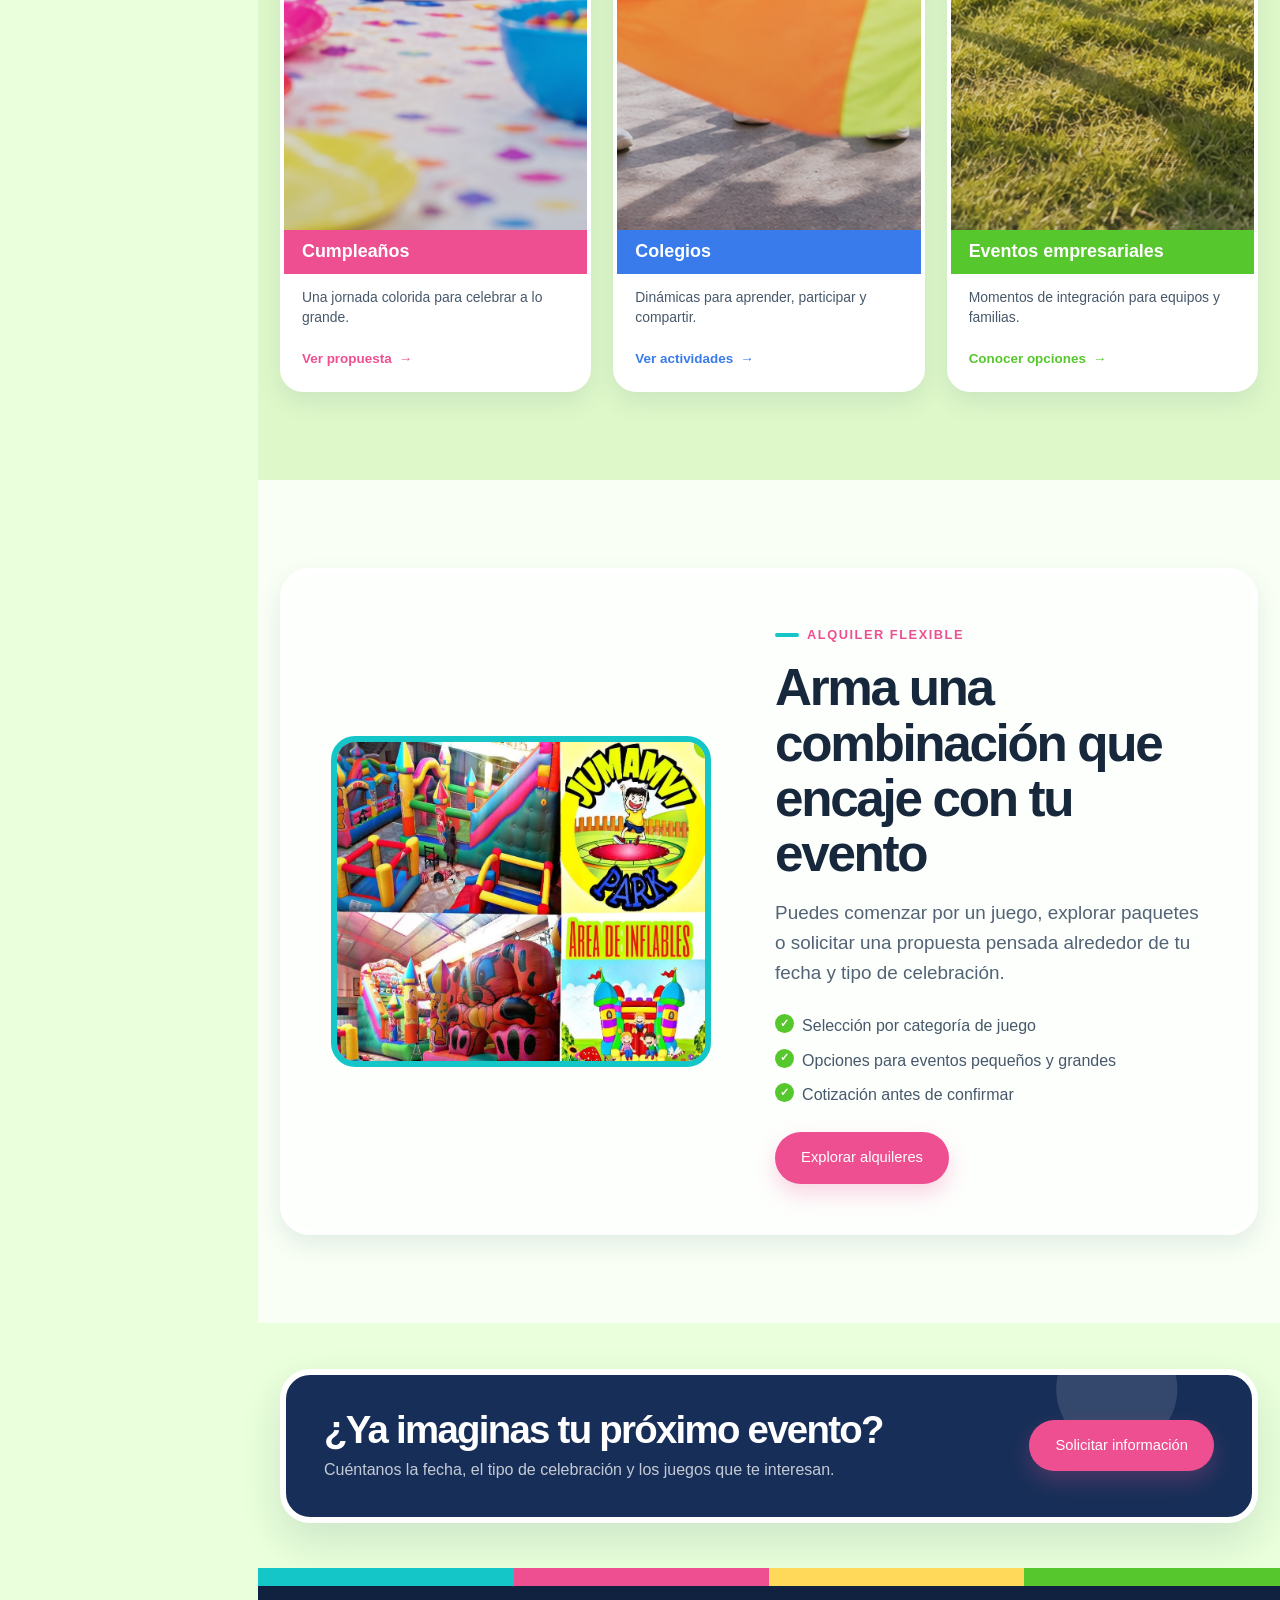
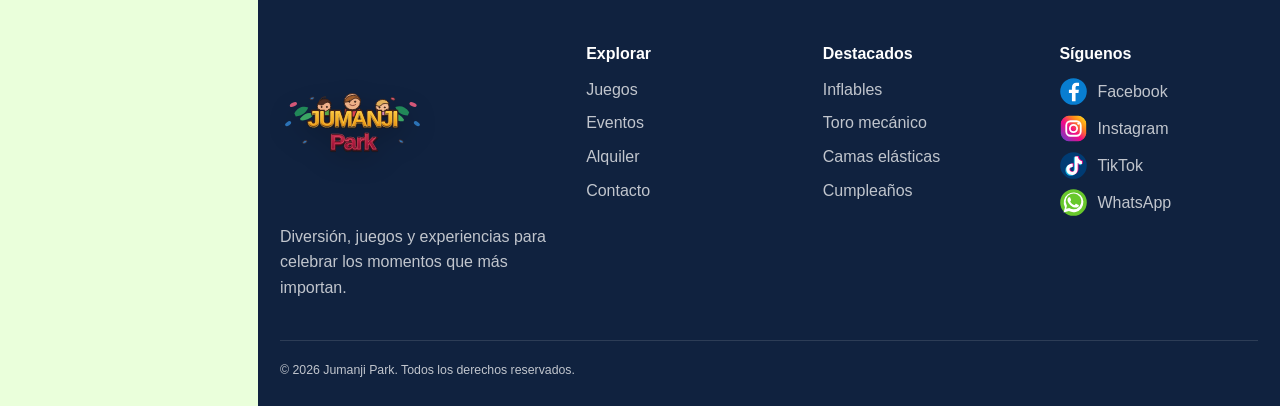
==== commit 6b71d18c: "Add files via upload" ====
--- a/index.html
+++ b/index.html
@@ -24,11 +24,11 @@
       <label class="menu-button" for="menu-toggle">Menú</label>
       <div class="menu-panel">
       <nav class="primary-nav" aria-label="Navegación principal">
-        <a href="index.html" aria-current="page"><span class="nav-dot">01</span>Inicio</a>
-        <a href="juegos.html"><span class="nav-dot">02</span>Juegos</a>
-        <a href="eventos.html"><span class="nav-dot">03</span>Eventos</a>
-        <a href="alquiler.html"><span class="nav-dot">04</span>Alquiler</a>
-        <a href="contacto.html"><span class="nav-dot">05</span>Contacto</a>
+        <a href="index.html" aria-current="page"><span class="nav-dot">⌂</span>Inicio</a>
+        <a href="juegos.html"><span class="nav-dot">✦</span>Juegos</a>
+        <a href="eventos.html"><span class="nav-dot">★</span>Eventos</a>
+        <a href="alquiler.html"><span class="nav-dot">▣</span>Alquiler</a>
+        <a href="contacto.html"><span class="nav-dot">✉</span>Contacto</a>
       </nav>
 
       <!-- Mantiene disponibles las cuatro redes solicitadas -->
@@ -59,8 +59,8 @@
       <div class="container hero-grid">
         <div class="hero-copy">
           <p class="eyebrow">Diversión para compartir</p>
-          <h1>Momentos grandes, <strong>sonrisas sin límites.</strong></h1>
-          <p class="lead">Encuentra juegos y opciones de entretenimiento para cumpleaños, colegios, celebraciones familiares y encuentros especiales.</p>
+          <h1>¡Diversión <strong>sin límites!</strong></h1>
+          <p class="lead">Juegos, energía y experiencias que convierten cumpleaños, encuentros escolares y celebraciones especiales en recuerdos inolvidables.</p>
           <div class="button-row">
             <a class="button" href="contacto.html#reserva">Planear mi evento</a>
             <a class="button button--secondary" href="juegos.html">Conocer los juegos</a>
--- a/assets/css/estilos.css
+++ b/assets/css/estilos.css
@@ -1,515 +1,663 @@
-/* Define los colores, medidas y formas que se repiten en todo el sitio */
+/* Guarda los colores y medidas que dan unidad a todo el sitio */
 :root {
-  --navy: #003b73;
-  --navy-deep: #002a53;
-  --blue: #087ed1;
-  --cyan: #19bce8;
-  --pink: #f40888;
-  --orange: #ff8a18;
-  --green: #68c82c;
-  --violet: #743bc4;
-  --yellow: #ffd21f;
-  --sky: #effaff;
-  --mint: #efffe9;
-  --white: #ffffff;
-  --ink: #173b59;
-  --muted: #5b7185;
-  --line: #d8e9f3;
-  --shadow: 0 16px 42px rgba(0, 59, 115, 0.13);
-  --shadow-soft: 0 10px 24px rgba(0, 59, 115, 0.1);
-  --radius-sm: 14px;
-  --radius-md: 24px;
-  --radius-lg: 36px;
-  --rail: 278px;
-  --content: 1180px;
-  --transition: 220ms ease;
-}
-
-/* Mantiene las medidas de cada elemento fáciles de controlar */
+  --turquesa: #14c6c8;
+  --turquesa-oscuro: #0aaeb7;
+  --azul: #397bea;
+  --azul-profundo: #172f58;
+  --azul-noche: #10223f;
+  --verde: #57c72e;
+  --verde-claro: #eaffdb;
+  --verde-suave: #dff8ca;
+  --rosa: #ee4f91;
+  --naranja: #ff9838;
+  --amarillo: #ffd95a;
+  --violeta: #8167dc;
+  --blanco: #ffffff;
+  --tinta: #17283c;
+  --texto: #47586a;
+  --borde: #d7ebcf;
+  --sombra: 0 18px 42px rgba(20, 77, 85, 0.14);
+  --sombra-suave: 0 10px 24px rgba(20, 77, 85, 0.1);
+  --radio-grande: 30px;
+  --radio: 20px;
+  --barra: 258px;
+}
+
+/* Evita que los espacios y bordes cambien el tamaño esperado */
 *,
 *::before,
 *::after {
   box-sizing: border-box;
 }
 
-/* Permite llegar suavemente a una sección desde los enlaces internos */
+/* Hace que los saltos entre secciones se sientan suaves */
 html {
   scroll-behavior: smooth;
   scroll-padding-top: 24px;
 }
 
-/* Da al sitio una base clara, legible y sin espacios inesperados */
+/* Da a todas las páginas el fondo claro y la letra principal */
 body {
   margin: 0;
-  color: var(--ink);
+  min-width: 320px;
+  overflow-x: hidden;
+  color: var(--texto);
   background:
-    radial-gradient(circle at 92% 6%, rgba(25, 188, 232, 0.13), transparent 24rem),
-    linear-gradient(180deg, #faffff 0%, var(--sky) 100%);
-  font-family: "Trebuchet MS", "Segoe UI", Arial, sans-serif;
+    radial-gradient(circle at 93% 8%, rgba(255, 255, 255, 0.85) 0 8%, transparent 8.2%),
+    radial-gradient(circle at 72% 30%, rgba(255, 255, 255, 0.32) 0 12%, transparent 12.2%),
+    var(--verde-claro);
+  font-family: "Trebuchet MS", Arial, sans-serif;
   line-height: 1.6;
-  overflow-x: hidden;
-}
-
-/* Evita que las imágenes sobrepasen el espacio disponible */
+}
+
+/* Mantiene las imágenes proporcionadas dentro de su espacio */
 img {
   display: block;
   max-width: 100%;
 }
 
-/* Mantiene los enlaces con el estilo propio de la página */
+/* Hace que los enlaces hereden el color del lugar donde aparecen */
 a {
   color: inherit;
   text-decoration: none;
 }
 
-/* Iguala la letra de botones y campos con el resto del sitio */
-button,
-input,
-select,
-textarea {
-  font: inherit;
-}
-
-/* Muestra claramente dónde está el teclado dentro de la página */
-:focus-visible {
-  outline: 4px solid rgba(255, 210, 31, 0.95);
-  outline-offset: 4px;
-}
-
-/* Permite saltar directamente al contenido principal */
-.skip-link {
-  position: fixed;
-  top: 12px;
-  left: 12px;
-  z-index: 1000;
-  padding: 0.7rem 1rem;
-  color: var(--white);
-  background: var(--navy-deep);
-  border-radius: 999px;
-  transform: translateY(-160%);
-  transition: transform var(--transition);
-}
-
-.skip-link:focus {
-  transform: translateY(0);
-}
-
-/* Oculta textos auxiliares sin quitarlos de los lectores de pantalla */
-.visually-hidden {
-  position: absolute;
-  width: 1px;
-  height: 1px;
-  padding: 0;
-  margin: -1px;
-  overflow: hidden;
-  clip: rect(0, 0, 0, 0);
-  white-space: nowrap;
-  border: 0;
-}
-
-/* Mantiene el contenido centrado y con aire a ambos lados */
-.container {
-  width: min(calc(100% - 2.5rem), var(--content));
-  margin-inline: auto;
-}
-
-/* Separa cada bloque importante para que la lectura sea cómoda */
-.section {
-  position: relative;
-  padding: clamp(4rem, 7vw, 7rem) 0;
-}
-
-.section--compact {
-  padding: clamp(2.75rem, 5vw, 4.5rem) 0;
-}
-
-.section--white {
-  background: rgba(255, 255, 255, 0.92);
-}
-
-.section--mint {
-  background: linear-gradient(135deg, #f4ffef 0%, #e9fbff 100%);
-}
-
-/* Presenta los títulos de cada sección con una jerarquía clara */
-.section-heading {
-  max-width: 760px;
-  margin-bottom: 2rem;
-}
-
-.section-heading--center {
-  margin-inline: auto;
-  text-align: center;
-}
-
-.eyebrow {
-  display: inline-flex;
-  align-items: center;
-  gap: 0.45rem;
-  margin: 0 0 0.65rem;
-  color: var(--pink);
-  font-size: 0.82rem;
-  font-weight: 900;
-  letter-spacing: 0.11em;
-  text-transform: uppercase;
-}
-
-.eyebrow::before {
-  width: 28px;
-  height: 5px;
-  background: linear-gradient(90deg, var(--pink), var(--orange));
-  border-radius: 999px;
-  content: "";
+/* Usa una letra redondeada y firme para títulos y botones */
+h1,
+h2,
+h3,
+.button,
+.primary-nav,
+.eyebrow,
+.tag,
+.menu-button {
+  font-family: "Arial Rounded MT Bold", "Trebuchet MS", Arial, sans-serif;
+}
+
+h1,
+h2,
+h3,
+p {
+  margin-top: 0;
 }
 
 h1,
 h2,
 h3 {
-  margin-top: 0;
-  color: var(--navy-deep);
-  font-family: "Arial Rounded MT Bold", "Trebuchet MS", sans-serif;
+  color: var(--tinta);
   line-height: 1.08;
 }
 
 h1 {
-  margin-bottom: 1.15rem;
-  font-size: clamp(2.65rem, 6vw, 5.7rem);
-  letter-spacing: -0.055em;
+  margin-bottom: 20px;
+  font-size: clamp(2.55rem, 6vw, 5.7rem);
+  letter-spacing: -0.065em;
 }
 
 h2 {
-  margin-bottom: 0.8rem;
+  margin-bottom: 16px;
   font-size: clamp(2rem, 4vw, 3.5rem);
-  letter-spacing: -0.035em;
+  letter-spacing: -0.045em;
 }
 
 h3 {
-  margin-bottom: 0.55rem;
-  font-size: clamp(1.25rem, 2vw, 1.7rem);
-}
-
-p {
-  margin-top: 0;
-}
-
-.lead {
-  max-width: 680px;
-  color: var(--muted);
-  font-size: clamp(1.05rem, 1.8vw, 1.28rem);
-}
-
-/* Da a los botones una forma consistente y fácil de reconocer */
+  margin-bottom: 10px;
+  font-size: 1.22rem;
+}
+
+p:last-child,
+ul:last-child {
+  margin-bottom: 0;
+}
+
+/* Permite saltar directamente al contenido usando el teclado */
+.skip-link {
+  position: fixed;
+  top: 10px;
+  left: 10px;
+  z-index: 1000;
+  padding: 10px 15px;
+  border-radius: 10px;
+  color: var(--blanco);
+  background: var(--azul-noche);
+  transform: translateY(-160%);
+}
+
+.skip-link:focus {
+  transform: translateY(0);
+}
+
+/* Limita el ancho del contenido sin encerrar el fondo */
+.container {
+  width: min(1120px, calc(100% - 44px));
+  margin-inline: auto;
+}
+
+/* Convierte el encabezado en la barra lateral de los diseños guía */
+.site-header {
+  position: fixed;
+  inset: 0 auto 0 0;
+  z-index: 100;
+  display: flex;
+  width: var(--barra);
+  min-height: 100vh;
+  flex-direction: column;
+  overflow: hidden;
+  color: var(--blanco);
+  background:
+    linear-gradient(155deg, rgba(255, 255, 255, 0.13), transparent 35%),
+    linear-gradient(180deg, var(--turquesa) 0%, var(--turquesa-oscuro) 70%, #118ea5 100%);
+  border-radius: 0 34px 34px 0;
+  box-shadow: 12px 0 36px rgba(10, 87, 101, 0.18);
+}
+
+/* Forma el bloque oscuro que cierra la barra lateral */
+.site-header::after {
+  content: "";
+  position: absolute;
+  right: 0;
+  bottom: 0;
+  left: 0;
+  height: 205px;
+  background:
+    radial-gradient(circle at 24% 18%, rgba(255, 255, 255, 0.12) 0 10px, transparent 11px),
+    radial-gradient(circle at 80% 76%, rgba(20, 198, 200, 0.2) 0 30px, transparent 31px),
+    var(--azul-profundo);
+  border-radius: 0 72px 0 0;
+}
+
+/* Coloca el logo en la parte superior de la barra */
+.brand {
+  position: relative;
+  z-index: 2;
+  display: grid;
+  min-height: 164px;
+  place-items: center;
+  padding: 18px 28px 8px;
+}
+
+.brand img {
+  width: 178px;
+  max-height: 118px;
+  object-fit: contain;
+  filter: drop-shadow(0 9px 10px rgba(15, 79, 85, 0.2));
+}
+
+/* Mantiene unidos el menú, el botón de reserva y el texto inferior */
+.navigation,
+.menu-panel {
+  position: relative;
+  z-index: 2;
+  display: flex;
+  min-height: 0;
+  flex: 1;
+  flex-direction: column;
+}
+
+.menu-toggle,
+.menu-button {
+  display: none;
+}
+
+/* Ordena las páginas principales como botones verticales */
+.primary-nav {
+  display: grid;
+  gap: 7px;
+  padding: 12px 22px;
+}
+
+.primary-nav a {
+  display: flex;
+  min-height: 49px;
+  align-items: center;
+  gap: 13px;
+  padding: 9px 15px;
+  border-radius: 16px;
+  color: rgba(255, 255, 255, 0.92);
+  font-size: 1rem;
+  transition: color 180ms ease, background 180ms ease, transform 180ms ease, box-shadow 180ms ease;
+}
+
+.primary-nav a:hover,
+.primary-nav a:focus-visible,
+.primary-nav a[aria-current="page"] {
+  color: var(--rosa);
+  background: var(--blanco);
+  box-shadow: 0 10px 22px rgba(6, 96, 109, 0.2);
+  transform: translateX(5px);
+}
+
+/* Dibuja una señal sencilla junto al nombre de cada página */
+.nav-dot {
+  display: grid;
+  width: 31px;
+  height: 31px;
+  flex: 0 0 31px;
+  place-items: center;
+  border: 2px solid rgba(255, 255, 255, 0.6);
+  border-radius: 10px;
+  font-size: 0.72rem;
+  line-height: 1;
+}
+
+.primary-nav a:hover .nav-dot,
+.primary-nav a:focus-visible .nav-dot,
+.primary-nav a[aria-current="page"] .nav-dot {
+  border-color: rgba(238, 79, 145, 0.28);
+  background: #fff0f6;
+}
+
+/* Deja las redes visibles en la esquina superior del contenido */
+.header-social {
+  position: fixed;
+  top: 20px;
+  right: 26px;
+  z-index: 110;
+  display: flex;
+  gap: 9px;
+}
+
+.social-link {
+  display: grid;
+  width: 43px;
+  height: 43px;
+  place-items: center;
+  overflow: hidden;
+  border: 3px solid var(--blanco);
+  border-radius: 50%;
+  background: var(--blanco);
+  box-shadow: 0 8px 18px rgba(25, 83, 85, 0.18);
+  transition: transform 180ms ease, box-shadow 180ms ease;
+}
+
+.social-link:hover,
+.social-link:focus-visible {
+  box-shadow: 0 12px 22px rgba(25, 83, 85, 0.24);
+  transform: translateY(-3px) rotate(-3deg);
+}
+
+.social-link img {
+  width: 100%;
+  height: 100%;
+}
+
+/* Sitúa la llamada principal dentro del bloque oscuro lateral */
+.header-cta {
+  margin: auto 22px 10px;
+  background: var(--rosa);
+  box-shadow: 0 10px 22px rgba(12, 28, 54, 0.24);
+}
+
+.header-note {
+  margin: 0 24px 25px;
+  color: rgba(255, 255, 255, 0.76);
+  font-size: 0.78rem;
+  line-height: 1.45;
+}
+
+/* Deja el espacio necesario para la barra lateral */
+.site-main,
+.site-footer {
+  margin-left: var(--barra);
+}
+
+.site-main {
+  min-height: 100vh;
+}
+
+/* Da a los enlaces importantes la forma redondeada del diseño guía */
 .button {
   display: inline-flex;
   min-height: 48px;
   align-items: center;
   justify-content: center;
-  gap: 0.6rem;
-  padding: 0.82rem 1.25rem;
-  color: var(--white);
-  background: linear-gradient(135deg, var(--pink), #d70677);
-  border: 0;
+  padding: 12px 24px;
+  border: 2px solid transparent;
   border-radius: 999px;
-  box-shadow: 0 10px 22px rgba(244, 8, 136, 0.24);
-  cursor: pointer;
-  font-weight: 900;
-  transition: transform var(--transition), box-shadow var(--transition), background var(--transition);
-}
-
-.button:hover {
-  box-shadow: 0 14px 28px rgba(244, 8, 136, 0.32);
+  color: var(--blanco);
+  background: var(--rosa);
+  box-shadow: 0 10px 22px rgba(238, 79, 145, 0.24);
+  font-size: 0.92rem;
+  text-align: center;
+  transition: transform 180ms ease, box-shadow 180ms ease, background 180ms ease;
+}
+
+.button:hover,
+.button:focus-visible {
+  box-shadow: 0 15px 28px rgba(238, 79, 145, 0.28);
   transform: translateY(-3px);
 }
 
 .button--secondary {
-  color: var(--navy);
-  background: var(--white);
-  border: 2px solid rgba(0, 59, 115, 0.14);
-  box-shadow: var(--shadow-soft);
+  border-color: var(--azul);
+  color: var(--azul-profundo);
+  background: var(--blanco);
+  box-shadow: none;
 }
 
 .button--green {
-  background: linear-gradient(135deg, #58b825, var(--green));
-  box-shadow: 0 10px 22px rgba(104, 200, 44, 0.24);
+  background: var(--verde);
+  box-shadow: 0 10px 22px rgba(87, 199, 46, 0.24);
 }
 
 .button-row {
   display: flex;
   flex-wrap: wrap;
-  gap: 0.85rem;
-}
-
-/* Mantiene la navegación visible y ordenada en pantallas amplias */
-.site-header {
-  position: fixed;
-  inset: 0 auto 0 0;
-  z-index: 100;
-  display: flex;
-  width: var(--rail);
-  flex-direction: column;
-  padding: 1.35rem;
-  color: var(--white);
-  background:
-    radial-gradient(circle at 35% 92%, rgba(116, 59, 196, 0.55), transparent 11rem),
-    linear-gradient(160deg, var(--cyan) 0%, var(--blue) 38%, var(--navy) 100%);
-  box-shadow: 12px 0 32px rgba(0, 42, 83, 0.14);
-}
-
-.brand {
-  display: grid;
-  place-items: center;
-  min-height: 132px;
-  padding: 0.65rem;
-  background: rgba(255, 255, 255, 0.96);
-  border-radius: var(--radius-md);
-  box-shadow: var(--shadow-soft);
-}
-
-.brand img {
-  width: 190px;
-  height: auto;
-}
-
-.navigation {
-  display: flex;
-  min-height: 0;
-  flex: 1;
-  flex-direction: column;
-  margin-top: 1rem;
-}
-
-.menu-toggle,
-.menu-button {
-  display: none;
-}
-
-.menu-panel {
-  display: flex;
-  min-height: 0;
-  flex: 1;
-  flex-direction: column;
-}
-
-.primary-nav {
-  display: grid !important;
-  gap: 0.35rem;
-  margin-top: 0.4rem;
-}
-
-.primary-nav a {
-  display: flex;
-  min-height: 48px;
+  gap: 12px;
+}
+
+/* Presenta la portada con el gran título y la fotografía principal */
+.hero {
+  position: relative;
+  display: grid;
+  min-height: 760px;
   align-items: center;
-  gap: 0.75rem;
-  padding: 0.72rem 0.9rem;
-  border-radius: 999px;
-  font-weight: 800;
-  transition: background var(--transition), color var(--transition), transform var(--transition);
-}
-
-.primary-nav a:hover {
-  background: rgba(255, 255, 255, 0.14);
-  transform: translateX(4px);
-}
-
-.primary-nav a[aria-current="page"] {
-  color: var(--pink);
-  background: var(--white);
-  box-shadow: var(--shadow-soft);
-}
-
-.nav-dot {
-  display: grid;
-  width: 29px;
-  height: 29px;
-  flex: 0 0 auto;
-  place-items: center;
-  color: var(--navy);
-  background: rgba(255, 255, 255, 0.9);
-  border-radius: 50%;
-  font-size: 0.78rem;
-  font-weight: 900;
-}
-
-.primary-nav a[aria-current="page"] .nav-dot {
-  color: var(--white);
-  background: var(--pink);
-}
-
-.header-social {
-  display: flex !important;
-  gap: 0.55rem;
-  margin-top: auto;
-  padding-top: 1.35rem;
-}
-
-.social-link {
-  display: grid;
-  width: 40px;
-  height: 40px;
-  place-items: center;
-  background: var(--white);
-  border-radius: 50%;
-  box-shadow: var(--shadow-soft);
-  transition: transform var(--transition), box-shadow var(--transition);
-}
-
-.social-link:hover {
-  box-shadow: 0 12px 24px rgba(0, 42, 83, 0.24);
-  transform: translateY(-3px) rotate(-3deg);
-}
-
-.social-link img {
-  width: 31px;
-  height: 31px;
-}
-
-.header-cta {
-  width: 100%;
-  margin-top: 1rem;
-}
-
-.header-note {
-  margin: 0.9rem 0 0;
-  color: rgba(255, 255, 255, 0.82);
-  font-size: 0.76rem;
-  line-height: 1.35;
-}
-
-/* Reserva a la navegación lateral el espacio que necesita */
-.site-main,
-.site-footer {
-  margin-left: var(--rail);
-}
-
-/* Presenta la portada con mensaje e imagen en equilibrio */
-.hero {
-  min-height: min(860px, 100vh);
-  display: grid;
-  align-items: center;
-  padding: clamp(4rem, 8vw, 7rem) 0;
   overflow: hidden;
+  padding: 96px 0 70px;
 }
 
 .hero::before,
 .page-hero::before {
+  content: "";
   position: absolute;
-  top: 6%;
-  right: -80px;
-  width: 280px;
-  height: 280px;
-  background: radial-gradient(circle, rgba(255, 210, 31, 0.26) 0 32%, transparent 34%);
-  background-size: 42px 42px;
-  content: "";
-  transform: rotate(12deg);
+  width: 430px;
+  height: 430px;
+  right: -170px;
+  bottom: -230px;
+  border-radius: 50%;
+  background: rgba(255, 255, 255, 0.68);
 }
 
 .hero-grid {
   position: relative;
   z-index: 1;
   display: grid;
-  grid-template-columns: minmax(0, 0.9fr) minmax(420px, 1.1fr);
+  grid-template-columns: minmax(0, 1fr) minmax(340px, 0.86fr);
   align-items: center;
-  gap: clamp(2rem, 5vw, 5rem);
-}
-
-.hero-copy strong {
-  color: var(--pink);
-}
-
-.hero-copy .lead {
-  margin-bottom: 1.65rem;
+  gap: clamp(34px, 6vw, 82px);
+}
+
+.hero-copy {
+  padding: 44px 0;
+}
+
+.eyebrow {
+  display: inline-flex;
+  align-items: center;
+  gap: 8px;
+  margin-bottom: 15px;
+  color: var(--rosa);
+  font-size: 0.8rem;
+  font-weight: 800;
+  letter-spacing: 0.12em;
+  text-transform: uppercase;
+}
+
+.eyebrow::before {
+  content: "";
+  width: 24px;
+  height: 4px;
+  border-radius: 10px;
+  background: var(--turquesa);
+}
+
+.hero h1 {
+  max-width: 730px;
+  text-transform: uppercase;
+}
+
+.hero h1 strong {
+  display: block;
+  color: var(--rosa);
+}
+
+.lead {
+  max-width: 690px;
+  margin-bottom: 25px;
+  color: #526375;
+  font-size: clamp(1rem, 1.5vw, 1.18rem);
 }
 
 .hero-chips {
   display: flex;
   flex-wrap: wrap;
-  gap: 0.6rem;
-  margin: 1.5rem 0 0;
+  gap: 8px;
+  margin: 24px 0 0;
   padding: 0;
   list-style: none;
 }
 
 .hero-chips li {
-  padding: 0.55rem 0.8rem;
-  color: var(--navy);
-  background: var(--white);
-  border: 1px solid var(--line);
+  padding: 8px 12px;
+  border: 1px solid rgba(87, 199, 46, 0.3);
   border-radius: 999px;
-  box-shadow: var(--shadow-soft);
-  font-size: 0.88rem;
-  font-weight: 800;
+  color: var(--azul-profundo);
+  background: rgba(255, 255, 255, 0.72);
+  font-size: 0.77rem;
+  font-weight: 700;
 }
 
 .hero-media {
   position: relative;
-  min-height: 560px;
+  padding: 13px;
+  border-radius: 42% 58% 36% 64% / 48% 34% 66% 52%;
+  background: var(--turquesa);
+  box-shadow: var(--sombra);
+}
+
+.hero-media::before {
+  content: "";
+  position: absolute;
+  inset: -22px 32% auto -28px;
+  height: 44px;
+  border-radius: 999px;
+  background: var(--amarillo);
+  transform: rotate(-7deg);
 }
 
 .hero-photo {
   width: 100%;
-  height: 540px;
+  aspect-ratio: 0.9;
   object-fit: cover;
-  object-position: center 30%;
-  border: 10px solid var(--white);
-  border-radius: 44px 44px 120px 44px;
-  box-shadow: var(--shadow);
+  border: 7px solid var(--blanco);
+  border-radius: inherit;
 }
 
 .hero-badge {
   position: absolute;
-  right: -18px;
-  bottom: 5px;
-  max-width: 250px;
-  padding: 1rem 1.1rem;
-  color: var(--white);
-  background: linear-gradient(135deg, var(--violet), var(--pink));
-  border: 6px solid var(--white);
-  border-radius: var(--radius-md);
-  box-shadow: var(--shadow);
-  font-weight: 900;
-  line-height: 1.25;
-  transform: rotate(-2deg);
-}
-
-/* Ordena las tarjetas y permite que se adapten al espacio disponible */
+  right: -14px;
+  bottom: 38px;
+  width: min(265px, 78%);
+  padding: 15px 18px;
+  border: 4px solid var(--blanco);
+  border-radius: 20px;
+  color: var(--blanco);
+  background: var(--azul);
+  box-shadow: var(--sombra-suave);
+  font-size: 0.82rem;
+  font-weight: 700;
+  line-height: 1.4;
+}
+
+/* Mantiene un ritmo claro entre los bloques de información */
+.section {
+  position: relative;
+  padding: 88px 0;
+}
+
+.section--compact {
+  padding: 46px 0;
+}
+
+.section--white {
+  background: rgba(255, 255, 255, 0.72);
+}
+
+.section--mint {
+  background:
+    radial-gradient(circle at 10% 20%, rgba(255, 255, 255, 0.72) 0 9%, transparent 9.2%),
+    var(--verde-suave);
+}
+
+.section-heading {
+  max-width: 760px;
+  margin-bottom: 34px;
+}
+
+.section-heading--center {
+  margin-right: auto;
+  margin-left: auto;
+  text-align: center;
+}
+
+.section-heading--center .lead {
+  margin-right: auto;
+  margin-left: auto;
+}
+
+.section-heading--center .eyebrow::before {
+  display: none;
+}
+
+/* Presenta los títulos interiores como en los paneles de referencia */
+.page-hero {
+  position: relative;
+  overflow: hidden;
+  padding: 105px 0 58px;
+}
+
+.page-hero-grid {
+  position: relative;
+  z-index: 1;
+  display: grid;
+  grid-template-columns: minmax(0, 1fr) minmax(300px, 0.72fr);
+  align-items: center;
+  gap: clamp(30px, 5vw, 72px);
+}
+
+.page-hero h1 {
+  margin-bottom: 18px;
+  font-size: clamp(3rem, 6vw, 5rem);
+}
+
+.page-hero .lead {
+  display: inline-block;
+  max-width: 690px;
+  padding: 11px 18px;
+  border-radius: 999px;
+  background: rgba(255, 255, 255, 0.86);
+  box-shadow: var(--sombra-suave);
+}
+
+.page-hero img {
+  width: 100%;
+  aspect-ratio: 1.28;
+  object-fit: cover;
+  border: 9px solid var(--blanco);
+  border-radius: 34px 34px 68px 34px;
+  box-shadow: var(--sombra);
+  transform: rotate(2deg);
+}
+
+/* Agrupa accesos rápidos en botones pequeños */
+.anchor-nav {
+  display: flex;
+  flex-wrap: wrap;
+  gap: 9px;
+  padding: 19px;
+  border-radius: 22px;
+  background: var(--blanco);
+  box-shadow: var(--sombra-suave);
+}
+
+.anchor-nav a {
+  padding: 8px 14px;
+  border: 2px solid #c9eabb;
+  border-radius: 999px;
+  color: var(--azul-profundo);
+  font-size: 0.84rem;
+  font-weight: 800;
+  transition: color 180ms ease, border-color 180ms ease, background 180ms ease;
+}
+
+.anchor-nav a:hover,
+.anchor-nav a:focus-visible {
+  border-color: var(--rosa);
+  color: var(--blanco);
+  background: var(--rosa);
+}
+
+/* Ordena las tarjetas principales en una cuadrícula compacta */
 .card-grid {
   display: grid;
   grid-template-columns: repeat(3, minmax(0, 1fr));
-  gap: 1.25rem;
+  gap: 22px;
 }
 
 .card-grid--four {
   grid-template-columns: repeat(4, minmax(0, 1fr));
+  gap: 18px;
 }
 
 .image-card {
+  --accent: var(--turquesa);
   position: relative;
-  min-width: 0;
   overflow: hidden;
-  background: var(--white);
-  border: 1px solid rgba(0, 59, 115, 0.08);
-  border-radius: var(--radius-md);
-  box-shadow: var(--shadow-soft);
-  transition: transform var(--transition), box-shadow var(--transition);
+  border: 4px solid var(--blanco);
+  border-radius: 23px;
+  background: var(--blanco);
+  box-shadow: var(--sombra-suave);
+  transition: transform 200ms ease, box-shadow 200ms ease;
 }
 
 .image-card:hover {
-  box-shadow: var(--shadow);
-  transform: translateY(-7px);
+  box-shadow: var(--sombra);
+  transform: translateY(-8px);
+}
+
+.accent-pink {
+  --accent: var(--rosa);
+}
+
+.accent-blue {
+  --accent: var(--azul);
+}
+
+.accent-green {
+  --accent: var(--verde);
+}
+
+.accent-orange {
+  --accent: var(--naranja);
+}
+
+.accent-violet {
+  --accent: var(--violeta);
+}
+
+.accent-yellow {
+  --accent: var(--amarillo);
 }
 
 .image-card__media {
   position: relative;
-  height: 230px;
   overflow: hidden;
+  background: #d9f4cf;
+}
+
+.image-card__media::after {
+  content: "";
+  position: absolute;
+  inset: 0;
+  background: linear-gradient(180deg, transparent 60%, rgba(16, 34, 63, 0.18));
+  pointer-events: none;
 }
 
 .image-card__media img {
   width: 100%;
-  height: 100%;
+  aspect-ratio: 1.35;
   object-fit: cover;
-  transition: transform 500ms ease;
+  transition: transform 450ms ease;
 }
 
 .image-card:hover .image-card__media img {
@@ -517,68 +665,95 @@
 }
 
 .image-card__body {
-  padding: 1.25rem;
+  padding: 0 18px 18px;
+}
+
+.image-card__body h3 {
+  margin: 0 -18px 13px;
+  padding: 12px 18px;
+  color: var(--blanco);
+  background: var(--accent);
+  font-size: 1.12rem;
+}
+
+.accent-yellow .image-card__body h3 {
+  color: var(--azul-profundo);
 }
 
 .image-card__body p {
-  margin-bottom: 1rem;
-  color: var(--muted);
+  min-height: 48px;
+  margin-bottom: 10px;
+  font-size: 0.87rem;
+  line-height: 1.45;
 }
 
 .card-link {
   display: inline-flex;
   align-items: center;
-  gap: 0.4rem;
-  color: var(--blue);
+  gap: 7px;
+  color: var(--accent);
+  font-size: 0.84rem;
   font-weight: 900;
 }
 
 .card-link::after {
   content: "→";
-  transition: transform var(--transition);
-}
-
-.card-link:hover::after {
-  transform: translateX(5px);
-}
-
-.accent-pink { border-top: 6px solid var(--pink); }
-.accent-blue { border-top: 6px solid var(--blue); }
-.accent-green { border-top: 6px solid var(--green); }
-.accent-orange { border-top: 6px solid var(--orange); }
-.accent-violet { border-top: 6px solid var(--violet); }
-.accent-yellow { border-top: 6px solid var(--yellow); }
-
-/* Resume los beneficios con números grandes y lectura rápida */
+  transition: transform 180ms ease;
+}
+
+.card-link:hover::after,
+.card-link:focus-visible::after {
+  transform: translateX(4px);
+}
+
+/* Resume ventajas importantes en una franja llamativa */
 .benefit-strip {
   display: grid;
   grid-template-columns: repeat(3, 1fr);
-  gap: 1rem;
-  padding: clamp(1.3rem, 3vw, 2rem);
-  color: var(--white);
-  background: linear-gradient(135deg, var(--navy), var(--blue));
-  border-radius: var(--radius-lg);
-  box-shadow: var(--shadow);
+  overflow: hidden;
+  border: 6px solid var(--blanco);
+  border-radius: 28px;
+  background: var(--azul-profundo);
+  box-shadow: var(--sombra);
 }
 
 .benefit {
-  display: grid;
-  grid-template-columns: 52px 1fr;
-  gap: 0.8rem;
+  display: flex;
   align-items: center;
-  padding: 0.7rem;
+  gap: 13px;
+  padding: 22px;
+  color: var(--blanco);
+}
+
+.benefit + .benefit {
+  border-left: 1px solid rgba(255, 255, 255, 0.18);
 }
 
 .benefit-mark {
   display: grid;
-  width: 52px;
-  height: 52px;
+  width: 47px;
+  height: 47px;
+  flex: 0 0 47px;
   place-items: center;
-  color: var(--navy);
-  background: var(--yellow);
-  border-radius: 18px;
-  font-size: 1.35rem;
+  border-radius: 50%;
+  color: var(--azul-profundo);
+  background: var(--amarillo);
   font-weight: 900;
+}
+
+.benefit:nth-child(2) .benefit-mark {
+  color: var(--blanco);
+  background: var(--rosa);
+}
+
+.benefit:nth-child(3) .benefit-mark {
+  color: var(--blanco);
+  background: var(--verde);
+}
+
+.benefit p {
+  margin: 0;
+  line-height: 1.3;
 }
 
 .benefit strong,
@@ -586,133 +761,28 @@
   display: block;
 }
 
-.benefit span {
-  color: rgba(255, 255, 255, 0.76);
-  font-size: 0.88rem;
-}
-
-/* Presenta una invitación destacada sin ocultar la información principal */
-.cta-panel {
-  position: relative;
-  display: grid;
-  grid-template-columns: minmax(0, 1.2fr) auto;
+.benefit p span {
+  margin-top: 5px;
+  color: rgba(255, 255, 255, 0.72);
+  font-size: 0.77rem;
+}
+
+/* Presenta cada categoría extensa con foto y explicación */
+.feature-list {
+  display: grid;
+  gap: 34px;
+}
+
+.feature {
+  display: grid;
+  grid-template-columns: minmax(290px, 0.88fr) minmax(0, 1fr);
   align-items: center;
-  gap: 2rem;
-  padding: clamp(2rem, 5vw, 4rem);
-  overflow: hidden;
-  color: var(--white);
-  background: linear-gradient(135deg, var(--violet), var(--pink) 58%, var(--orange));
-  border-radius: var(--radius-lg);
-  box-shadow: var(--shadow);
-}
-
-.cta-panel::after {
-  position: absolute;
-  right: -40px;
-  bottom: -65px;
-  width: 220px;
-  height: 220px;
-  background: rgba(255, 255, 255, 0.12);
-  border-radius: 50%;
-  content: "";
-}
-
-.cta-panel h2,
-.cta-panel p {
-  position: relative;
-  z-index: 1;
-  color: var(--white);
-}
-
-.cta-panel p {
-  max-width: 650px;
-  margin-bottom: 0;
-}
-
-.cta-panel .button {
-  position: relative;
-  z-index: 1;
-  color: var(--navy);
-  background: var(--white);
-  box-shadow: none;
-}
-
-/* Da a las páginas internas una entrada breve y visual */
-.page-hero {
-  position: relative;
-  padding: clamp(4rem, 7vw, 6.5rem) 0 clamp(3rem, 6vw, 5rem);
-  overflow: hidden;
-}
-
-.page-hero-grid {
-  position: relative;
-  z-index: 1;
-  display: grid;
-  grid-template-columns: minmax(0, 0.85fr) minmax(380px, 1.15fr);
-  align-items: center;
-  gap: clamp(2rem, 5vw, 4rem);
-}
-
-.page-hero img {
-  width: 100%;
-  height: 390px;
-  object-fit: cover;
-  border: 8px solid var(--white);
-  border-radius: 34px 90px 34px 34px;
-  box-shadow: var(--shadow);
-}
-
-/* Facilita el acceso directo a las categorías de una página */
-.anchor-nav {
-  display: flex;
-  flex-wrap: wrap;
-  gap: 0.7rem;
-  justify-content: center;
-  margin: 0;
-  padding: 1rem;
-  background: var(--white);
-  border: 1px solid var(--line);
-  border-radius: var(--radius-md);
-  box-shadow: var(--shadow-soft);
-  list-style: none;
-}
-
-.anchor-nav a {
-  display: inline-flex;
-  min-height: 42px;
-  align-items: center;
-  padding: 0.55rem 0.85rem;
-  color: var(--navy);
-  background: var(--sky);
-  border-radius: 999px;
-  font-size: 0.9rem;
-  font-weight: 900;
-  transition: color var(--transition), background var(--transition), transform var(--transition);
-}
-
-.anchor-nav a:hover {
-  color: var(--white);
-  background: var(--blue);
-  transform: translateY(-2px);
-}
-
-/* Alterna imagen y texto para contar cada servicio con claridad */
-.feature-list {
-  display: grid;
-  gap: 2rem;
-}
-
-.feature {
-  display: grid;
-  grid-template-columns: minmax(340px, 0.95fr) minmax(0, 1.05fr);
-  gap: clamp(2rem, 5vw, 4rem);
-  align-items: center;
-  padding: clamp(1.2rem, 3vw, 2rem);
-  background: var(--white);
-  border: 1px solid rgba(0, 59, 115, 0.08);
-  border-radius: var(--radius-lg);
-  box-shadow: var(--shadow-soft);
-  scroll-margin-top: 30px;
+  gap: clamp(30px, 5vw, 68px);
+  padding: clamp(24px, 4vw, 46px);
+  border: 5px solid var(--blanco);
+  border-radius: var(--radio-grande);
+  background: rgba(255, 255, 255, 0.78);
+  box-shadow: var(--sombra-suave);
 }
 
 .feature:nth-child(even) .feature-gallery {
@@ -721,15 +791,15 @@
 
 .feature-gallery {
   display: grid;
-  grid-template-columns: 1fr 0.6fr;
-  grid-template-rows: repeat(2, 150px);
-  gap: 0.7rem;
-  min-height: 310px;
+  grid-template-columns: 1.12fr 0.88fr;
+  grid-template-rows: 1fr 1fr;
+  gap: 9px;
 }
 
 .feature-gallery img {
   width: 100%;
   height: 100%;
+  min-height: 150px;
   object-fit: cover;
   border-radius: 18px;
 }
@@ -740,95 +810,158 @@
 
 .feature-gallery--single {
   display: block;
-  min-height: 0;
 }
 
 .feature-gallery--single img {
-  height: 390px;
-}
-
-.feature-copy ul,
-.check-list {
-  display: grid;
-  gap: 0.6rem;
-  margin: 1.1rem 0 1.5rem;
+  width: 100%;
+  aspect-ratio: 1.15;
+  border: 6px solid var(--turquesa);
+  border-radius: 24px;
+  object-fit: cover;
+}
+
+.feature-copy ul {
+  margin: 0 0 24px;
   padding: 0;
   list-style: none;
 }
 
-.feature-copy li,
-.check-list li {
+.feature-copy li {
   position: relative;
-  padding-left: 1.65rem;
-}
-
-.feature-copy li::before,
-.check-list li::before {
+  margin-bottom: 9px;
+  padding-left: 27px;
+}
+
+.feature-copy li::before {
+  content: "✓";
   position: absolute;
   left: 0;
-  color: var(--green);
-  content: "✓";
+  top: 1px;
+  display: grid;
+  width: 19px;
+  height: 19px;
+  place-items: center;
+  border-radius: 50%;
+  color: var(--blanco);
+  background: var(--verde);
+  font-size: 0.7rem;
   font-weight: 900;
 }
 
-/* Explica un proceso mediante pasos fáciles de seguir */
+/* Explica procesos sencillos con pasos numerados */
 .steps {
   display: grid;
   grid-template-columns: repeat(3, 1fr);
-  gap: 1.2rem;
+  gap: 18px;
 }
 
 .step {
-  padding: 1.5rem;
-  background: var(--white);
-  border-radius: var(--radius-md);
-  box-shadow: var(--shadow-soft);
+  position: relative;
+  min-height: 210px;
+  padding: 27px;
+  overflow: hidden;
+  border: 4px solid var(--blanco);
+  border-radius: 24px;
+  background: var(--blanco);
+  box-shadow: var(--sombra-suave);
+}
+
+.step::after {
+  content: "";
+  position: absolute;
+  right: -35px;
+  bottom: -50px;
+  width: 125px;
+  height: 125px;
+  border-radius: 50%;
+  background: rgba(20, 198, 200, 0.11);
+}
+
+.step:nth-child(2)::after {
+  background: rgba(238, 79, 145, 0.11);
+}
+
+.step:nth-child(3)::after {
+  background: rgba(87, 199, 46, 0.12);
 }
 
 .step-number {
   display: grid;
-  width: 48px;
-  height: 48px;
-  margin-bottom: 1rem;
+  width: 47px;
+  height: 47px;
+  margin-bottom: 18px;
   place-items: center;
-  color: var(--white);
-  background: linear-gradient(135deg, var(--pink), var(--violet));
-  border-radius: 16px;
-  font-size: 1.25rem;
+  border-radius: 15px;
+  color: var(--blanco);
+  background: var(--turquesa);
   font-weight: 900;
-}
-
-/* Muestra alternativas de alquiler sin inventar precios */
+  transform: rotate(-4deg);
+}
+
+.step:nth-child(2) .step-number {
+  background: var(--rosa);
+}
+
+.step:nth-child(3) .step-number {
+  background: var(--verde);
+}
+
+/* Muestra los paquetes como tarjetas de colores definidos */
 .pricing-grid {
   display: grid;
   grid-template-columns: repeat(3, 1fr);
-  gap: 1.2rem;
-  align-items: stretch;
+  gap: 24px;
 }
 
 .pricing-card {
+  position: relative;
   display: flex;
+  min-height: 390px;
   flex-direction: column;
-  padding: 1.6rem;
-  background: var(--white);
-  border: 3px solid var(--line);
-  border-radius: var(--radius-md);
-  box-shadow: var(--shadow-soft);
-}
-
-.pricing-card:nth-child(1) { border-color: rgba(244, 8, 136, 0.48); }
-.pricing-card:nth-child(2) { border-color: rgba(8, 126, 209, 0.48); transform: translateY(-12px); }
-.pricing-card:nth-child(3) { border-color: rgba(104, 200, 44, 0.58); }
-
-.pricing-card .tag {
+  padding: 27px;
+  border: 5px solid var(--azul);
+  border-radius: 27px;
+  background: var(--blanco);
+  box-shadow: var(--sombra-suave);
+  transition: transform 200ms ease, box-shadow 200ms ease;
+}
+
+.pricing-card:nth-child(2) {
+  border-color: var(--rosa);
+  transform: translateY(-14px);
+}
+
+.pricing-card:nth-child(3) {
+  border-color: var(--verde);
+}
+
+.pricing-card:hover {
+  box-shadow: var(--sombra);
+  transform: translateY(-8px);
+}
+
+.pricing-card:nth-child(2):hover {
+  transform: translateY(-20px);
+}
+
+.tag {
   align-self: flex-start;
-  padding: 0.35rem 0.65rem;
-  color: var(--navy);
-  background: var(--yellow);
+  margin-bottom: 17px;
+  padding: 7px 12px;
   border-radius: 999px;
-  font-size: 0.75rem;
-  font-weight: 900;
+  color: var(--blanco);
+  background: var(--azul);
+  font-size: 0.7rem;
+  letter-spacing: 0.05em;
   text-transform: uppercase;
+}
+
+.pricing-card:nth-child(2) .tag {
+  background: var(--rosa);
+}
+
+.pricing-card:nth-child(3) .tag {
+  background: var(--verde);
 }
 
 .pricing-card .button {
@@ -836,101 +969,136 @@
   margin-top: auto;
 }
 
-/* Permite consultar respuestas sin llenar la pantalla de texto */
+.check-list {
+  margin: 6px 0 25px;
+  padding: 0;
+  list-style: none;
+}
+
+.check-list li {
+  position: relative;
+  margin-bottom: 9px;
+  padding-left: 24px;
+  font-size: 0.9rem;
+}
+
+.check-list li::before {
+  content: "✓";
+  position: absolute;
+  left: 0;
+  color: var(--verde);
+  font-weight: 900;
+}
+
+/* Deja las respuestas cerradas hasta que una persona quiera leerlas */
 .faq-list {
   display: grid;
-  max-width: 900px;
-  gap: 0.8rem;
+  max-width: 860px;
+  gap: 12px;
   margin-inline: auto;
 }
 
 .faq-list details {
-  padding: 1rem 1.2rem;
-  background: var(--white);
-  border: 1px solid var(--line);
-  border-radius: var(--radius-sm);
-  box-shadow: var(--shadow-soft);
+  overflow: hidden;
+  border: 3px solid var(--blanco);
+  border-radius: 18px;
+  background: rgba(255, 255, 255, 0.9);
+  box-shadow: var(--sombra-suave);
 }
 
 .faq-list summary {
-  color: var(--navy);
+  padding: 18px 22px;
+  color: var(--tinta);
   cursor: pointer;
   font-weight: 900;
 }
 
 .faq-list details p {
-  margin: 0.8rem 0 0;
-  color: var(--muted);
-}
-
-/* Ordena los canales de contacto y el formulario en dos zonas claras */
+  padding: 0 22px 20px;
+}
+
+.faq-list details[open] {
+  border-color: var(--turquesa);
+}
+
+/* Ordena la información de contacto junto al formulario */
 .contact-layout {
   display: grid;
-  grid-template-columns: minmax(280px, 0.78fr) minmax(420px, 1.22fr);
-  gap: 2rem;
+  grid-template-columns: minmax(250px, 0.72fr) minmax(0, 1.28fr);
   align-items: start;
+  gap: 28px;
 }
 
 .contact-channels {
   display: grid;
-  gap: 1rem;
+  gap: 14px;
 }
 
 .contact-channel {
   display: grid;
-  grid-template-columns: 58px 1fr auto;
-  gap: 0.9rem;
-  align-items: center;
-  padding: 1rem;
-  background: var(--white);
-  border: 1px solid var(--line);
-  border-radius: var(--radius-md);
-  box-shadow: var(--shadow-soft);
-  transition: transform var(--transition), box-shadow var(--transition);
-}
-
-.contact-channel:hover {
-  box-shadow: var(--shadow);
-  transform: translateY(-4px);
-}
-
-.contact-channel img {
-  width: 52px;
-  height: 52px;
-}
-
-.contact-channel strong,
-.contact-channel span {
-  display: block;
-}
-
-.contact-channel span {
-  color: var(--muted);
+  grid-template-columns: 49px 1fr;
+  gap: 15px;
+  padding: 18px;
+  border: 4px solid var(--turquesa);
+  border-radius: 20px;
+  background: var(--blanco);
+  box-shadow: var(--sombra-suave);
+}
+
+.contact-channel:nth-child(2) {
+  border-color: var(--rosa);
+}
+
+.contact-channel:nth-child(3) {
+  border-color: var(--azul);
+}
+
+.contact-channel:nth-child(4) {
+  border-color: var(--verde);
+}
+
+.contact-channel > span,
+.contact-channel > img {
+  display: grid;
+  width: 49px;
+  height: 49px;
+  place-items: center;
+  border-radius: 15px;
+  color: var(--blanco);
+  background: var(--turquesa);
+  object-fit: cover;
+  font-weight: 900;
+}
+
+.contact-channel h3 {
+  margin-bottom: 5px;
+  font-size: 1rem;
+}
+
+.contact-channel p,
+.contact-channel a {
+  margin: 0;
   font-size: 0.86rem;
 }
 
-.contact-channel b {
-  color: var(--blue);
-  font-size: 1.2rem;
-}
-
+/* Da al formulario el aspecto limpio del panel de contacto */
 .form-card {
-  padding: clamp(1.4rem, 4vw, 2.4rem);
-  background: var(--white);
-  border: 1px solid var(--line);
-  border-radius: var(--radius-lg);
-  box-shadow: var(--shadow);
+  padding: clamp(24px, 4vw, 39px);
+  border: 5px solid var(--blanco);
+  border-radius: 29px;
+  background: rgba(255, 255, 255, 0.94);
+  box-shadow: var(--sombra);
 }
 
 .form-grid {
   display: grid;
   grid-template-columns: repeat(2, 1fr);
-  gap: 1rem;
+  gap: 16px;
 }
 
 .field {
   display: grid;
-  gap: 0.38rem;
+  gap: 7px;
 }
 
 .field--full {
@@ -938,8 +1106,8 @@
 }
 
 .field label {
-  color: var(--navy);
-  font-size: 0.9rem;
+  color: var(--tinta);
+  font-size: 0.82rem;
   font-weight: 900;
 }
 
@@ -947,117 +1115,182 @@
 .field select,
 .field textarea {
   width: 100%;
-  min-height: 48px;
-  padding: 0.75rem 0.85rem;
-  color: var(--ink);
-  background: #fbfeff;
-  border: 2px solid #d5e7f0;
+  padding: 13px 14px;
+  border: 2px solid #c9e6c1;
   border-radius: 12px;
-  transition: border-color var(--transition), box-shadow var(--transition);
+  outline: none;
+  color: var(--tinta);
+  background: #fbfff8;
+  font: inherit;
+  transition: border-color 180ms ease, box-shadow 180ms ease;
 }
 
 .field textarea {
-  min-height: 145px;
+  min-height: 132px;
   resize: vertical;
 }
 
 .field input:focus,
 .field select:focus,
 .field textarea:focus {
-  border-color: var(--cyan);
-  box-shadow: 0 0 0 4px rgba(25, 188, 232, 0.15);
-  outline: 0;
+  border-color: var(--turquesa);
+  box-shadow: 0 0 0 4px rgba(20, 198, 200, 0.14);
+}
+
+.form-card .button {
+  margin-top: 20px;
 }
 
 .form-note {
-  margin: 1rem 0 0;
-  color: var(--muted);
-  font-size: 0.83rem;
-}
-
-/* Cierra cada página con accesos importantes y redes sociales */
+  margin: 13px 0 0;
+  font-size: 0.77rem;
+}
+
+/* Cierra cada página con una invitación destacada */
+.cta-panel {
+  display: flex;
+  align-items: center;
+  justify-content: space-between;
+  gap: 28px;
+  overflow: hidden;
+  padding: 34px 38px;
+  border: 6px solid var(--blanco);
+  border-radius: 30px;
+  color: var(--blanco);
+  background:
+    radial-gradient(circle at 86% 10%, rgba(255, 255, 255, 0.12) 0 60px, transparent 61px),
+    var(--azul-profundo);
+  box-shadow: var(--sombra);
+}
+
+.cta-panel h2 {
+  margin-bottom: 7px;
+  color: var(--blanco);
+  font-size: clamp(1.75rem, 3vw, 2.55rem);
+}
+
+.cta-panel p {
+  margin: 0;
+  color: rgba(255, 255, 255, 0.75);
+}
+
+.cta-panel .button {
+  flex: 0 0 auto;
+}
+
+/* Organiza el cierre del sitio y repite los accesos importantes */
 .site-footer {
-  color: rgba(255, 255, 255, 0.84);
-  background: var(--navy-deep);
+  position: relative;
+  padding: 76px 0 25px;
+  color: rgba(255, 255, 255, 0.74);
+  background: var(--azul-noche);
 }
 
 .footer-wave {
-  height: 46px;
-  background:
-    radial-gradient(60px 28px at 30px 30px, var(--pink) 98%, transparent 100%) 0 0 / 120px 46px repeat-x,
-    radial-gradient(60px 28px at 90px 24px, var(--cyan) 98%, transparent 100%) 0 0 / 120px 46px repeat-x;
+  position: absolute;
+  top: -1px;
+  right: 0;
+  left: 0;
+  height: 18px;
+  background: linear-gradient(90deg, var(--turquesa) 0 25%, var(--rosa) 25% 50%, var(--amarillo) 50% 75%, var(--verde) 75%);
 }
 
 .footer-grid {
   display: grid;
-  grid-template-columns: 1.4fr 0.8fr 0.8fr 1fr;
-  gap: 2rem;
-  padding: 3.2rem 0 2rem;
+  grid-template-columns: 1.35fr repeat(3, 1fr);
+  gap: 38px;
 }
 
 .footer-brand img {
-  width: 180px;
-  margin-bottom: 1rem;
-  padding: 0.5rem;
-  background: var(--white);
-  border-radius: 18px;
-}
-
-.footer-brand p {
-  max-width: 360px;
-}
-
-.site-footer h2,
-.site-footer h3 {
-  color: var(--white);
-  font-size: 1.05rem;
+  width: 145px;
+  margin-bottom: 13px;
+  filter: drop-shadow(0 8px 12px rgba(0, 0, 0, 0.2));
+}
+
+.site-footer h2 {
+  margin-bottom: 15px;
+  color: var(--blanco);
+  font-size: 1rem;
+  letter-spacing: 0;
 }
 
 .footer-links {
-  display: grid;
-  gap: 0.5rem;
+  margin: 0;
   padding: 0;
   list-style: none;
 }
 
-.footer-links a:hover {
-  color: var(--yellow);
+.footer-links li {
+  margin-bottom: 8px;
+}
+
+.footer-links a:hover,
+.footer-links a:focus-visible {
+  color: var(--amarillo);
 }
 
 .footer-socials {
-  display: flex;
-  flex-wrap: wrap;
-  gap: 0.65rem;
+  display: grid;
+  gap: 8px;
 }
 
 .footer-socials a {
   display: flex;
   align-items: center;
-  gap: 0.5rem;
-  font-size: 0.82rem;
-  font-weight: 800;
+  gap: 9px;
 }
 
 .footer-socials img {
-  width: 34px;
-  height: 34px;
+  width: 29px;
+  height: 29px;
+  border-radius: 50%;
 }
 
 .footer-bottom {
-  padding: 1rem 0 1.5rem;
+  margin-top: 40px;
+  padding-top: 20px;
   border-top: 1px solid rgba(255, 255, 255, 0.12);
-  text-align: center;
-}
-
-.footer-bottom p {
-  margin: 0;
-  font-size: 0.82rem;
-}
-
-/* Ajusta la navegación y las columnas cuando la pantalla se vuelve mediana */
-@media (max-width: 1099px) {
+  font-size: 0.77rem;
+}
+
+/* Ajusta la cuadrícula cuando el espacio comienza a reducirse */
+@media (max-width: 1180px) {
+  :root {
+    --barra: 230px;
+  }
+
+  .brand img {
+    width: 155px;
+  }
+
+  .primary-nav {
+    padding-inline: 17px;
+  }
+
+  .hero-grid,
+  .page-hero-grid {
+    gap: 35px;
+  }
+
+  .card-grid--four {
+    grid-template-columns: repeat(2, 1fr);
+  }
+
+  .footer-grid {
+    grid-template-columns: repeat(2, 1fr);
+  }
+}
+
+/* Cambia la barra lateral por un encabezado cómodo en tabletas y móviles */
+@media (max-width: 899px) {
   html {
-    scroll-padding-top: 92px;
+    scroll-padding-top: 82px;
+  }
+
+  body {
+    background:
+      radial-gradient(circle at 95% 8%, rgba(255, 255, 255, 0.8) 0 9%, transparent 9.2%),
+      var(--verde-claro);
   }
 
   .site-header {
@@ -1065,117 +1298,92 @@
     top: 0;
     display: grid;
     width: 100%;
-    min-height: 86px;
-    grid-template-columns: 150px 1fr;
+    min-height: 76px;
+    grid-template-columns: 1fr auto;
     align-items: center;
-    gap: 1rem;
-    padding: 0.65rem 1rem;
-    background: linear-gradient(110deg, var(--cyan), var(--blue), var(--navy));
-    box-shadow: 0 10px 28px rgba(0, 42, 83, 0.16);
+    overflow: visible;
+    border-radius: 0 0 22px 22px;
+  }
+
+  .site-header::after {
+    display: none;
   }
 
   .brand {
-    min-height: 66px;
-    padding: 0.2rem 0.55rem;
-    border-radius: 16px;
+    min-height: 76px;
+    justify-content: start;
+    padding: 8px 20px;
   }
 
   .brand img {
-    width: 112px;
+    width: 118px;
+    max-height: 60px;
   }
 
   .navigation {
     position: static;
     display: block;
-    margin: 0;
+    min-height: auto;
   }
 
   .menu-button {
+    display: inline-flex;
+    min-height: 42px;
+    align-items: center;
+    margin-right: 18px;
+    padding: 8px 15px;
+    border: 2px solid rgba(255, 255, 255, 0.72);
+    border-radius: 999px;
+    color: var(--blanco);
+    cursor: pointer;
+    font-size: 0.85rem;
+  }
+
+  .menu-panel {
+    position: absolute;
+    top: calc(100% - 5px);
+    right: 14px;
+    left: 14px;
+    display: none;
+    max-height: calc(100vh - 90px);
+    overflow-y: auto;
+    padding: 15px;
+    border: 4px solid var(--blanco);
+    border-radius: 22px;
+    background: var(--azul-profundo);
+    box-shadow: var(--sombra);
+  }
+
+  .menu-toggle:checked + .menu-button + .menu-panel {
     display: flex;
-    min-height: 48px;
-    align-items: center;
-    justify-content: center;
-    gap: 0.55rem;
-    padding: 0.65rem 0.9rem;
-    color: var(--navy);
-    background: var(--white);
-    border-radius: 999px;
-    cursor: pointer;
-    font-weight: 900;
-  }
-
-  .menu-toggle {
-    position: absolute;
-    display: block;
-    width: 1px;
-    height: 1px;
-    overflow: hidden;
-    opacity: 0;
-  }
-
-  .menu-toggle:focus-visible + .menu-button {
-    outline: 4px solid rgba(255, 210, 31, 0.95);
-    outline-offset: 4px;
-  }
-
-  .menu-button::before {
-    content: "☰";
-    font-size: 1.2rem;
-  }
-
-  .menu-toggle:checked + .menu-button::before {
-    content: "×";
-  }
-
-  .menu-panel {
-    display: none;
-  }
-
-  .menu-toggle:checked ~ .menu-panel {
-    position: absolute;
-    top: 86px;
-    right: 1rem;
-    left: 1rem;
-    display: block;
-    padding: 0.85rem;
-    color: var(--navy);
-    background: var(--white);
-    border-radius: 0 0 24px 24px;
-    box-shadow: var(--shadow);
-  }
-
-  .menu-toggle:checked ~ .menu-panel .primary-nav {
+  }
+
+  .primary-nav {
+    padding: 0;
+  }
+
+  .primary-nav a:hover,
+  .primary-nav a:focus-visible,
+  .primary-nav a[aria-current="page"] {
+    transform: none;
+  }
+
+  .header-social {
     position: static;
-    display: grid !important;
-    grid-template-columns: repeat(5, 1fr);
-    gap: 0.3rem;
-    padding: 0;
-    background: transparent;
-    box-shadow: none;
-  }
-
-  .primary-nav a {
-    min-height: 42px;
-    padding: 0.55rem 0.7rem;
-    justify-content: center;
-    color: var(--navy);
-    font-size: 0.88rem;
-  }
-
-  .primary-nav a:hover {
-    background: var(--sky);
-  }
-
-  .primary-nav a[aria-current="page"] {
-    color: var(--white);
-    background: var(--pink);
-  }
-
-  .nav-dot,
-  .header-social,
-  .header-cta,
+    order: 2;
+    margin-top: 15px;
+    padding-top: 14px;
+    border-top: 1px solid rgba(255, 255, 255, 0.16);
+  }
+
+  .header-cta {
+    order: 3;
+    margin: 14px 0 0;
+  }
+
   .header-note {
-    display: none !important;
+    order: 4;
+    margin: 12px 2px 0;
   }
 
   .site-main,
@@ -1185,237 +1393,211 @@
 
   .hero {
     min-height: auto;
+    padding-top: 62px;
   }
 
   .hero-grid,
   .page-hero-grid {
-    grid-template-columns: 1fr 1fr;
-  }
-
-  .hero-media {
-    min-height: 470px;
-  }
-
-  .hero-photo {
-    height: 450px;
-  }
-
-  .card-grid--four {
+    grid-template-columns: 1fr 0.8fr;
+  }
+
+  .hero h1 {
+    font-size: clamp(2.65rem, 7.4vw, 4.7rem);
+  }
+
+  .card-grid {
     grid-template-columns: repeat(2, 1fr);
   }
 
-  .footer-grid {
-    grid-template-columns: repeat(2, 1fr);
-  }
-}
-
-/* Convierte la navegación en un menú compacto para celulares */
-@media (max-width: 767px) {
-  html {
-    scroll-padding-top: 84px;
-  }
-
-  .container {
-    width: min(calc(100% - 1.25rem), var(--content));
-  }
-
-  .site-header {
-    min-height: 78px;
-    grid-template-columns: 132px 1fr;
-    padding: 0.5rem 0.65rem;
-  }
-
-  .brand {
-    min-height: 60px;
-  }
-
-  .brand img {
-    width: 100px;
-  }
-
-  .navigation {
-    position: static;
-  }
-
-  .menu-toggle:checked ~ .menu-panel {
-    top: 78px;
-    right: 0.65rem;
-    left: 0.65rem;
-  }
-
-  .menu-toggle:checked ~ .menu-panel .primary-nav {
+  .feature {
     grid-template-columns: 1fr;
-  }
-
-  .menu-toggle:checked ~ .menu-panel .header-social {
-    display: flex !important;
-    margin-top: 0.75rem;
-    padding-top: 0.75rem;
-    border-top: 1px solid var(--line);
-  }
-
-  .menu-toggle:checked ~ .menu-panel .header-cta {
-    display: flex !important;
-    margin-top: 0.75rem;
-  }
-
-  .primary-nav a {
-    justify-content: flex-start;
-    color: var(--navy);
-  }
-
-  .primary-nav a:hover {
-    background: var(--sky);
-  }
-
-  .primary-nav a[aria-current="page"] {
-    color: var(--white);
-    background: var(--pink);
-  }
-
-  .hero,
-  .page-hero {
-    padding-top: 3rem;
-  }
-
-  .hero-grid,
-  .page-hero-grid,
-  .feature,
-  .contact-layout,
-  .cta-panel {
-    grid-template-columns: 1fr;
-  }
-
-  .hero-media {
-    min-height: 395px;
-  }
-
-  .hero-photo {
-    height: 380px;
-    border-width: 6px;
-    border-radius: 30px 30px 75px 30px;
-  }
-
-  .hero-badge {
-    right: 8px;
-    bottom: -8px;
-    max-width: 210px;
-    font-size: 0.85rem;
-  }
-
-  .page-hero img {
-    height: 300px;
-    border-width: 6px;
-    border-radius: 28px 60px 28px 28px;
-  }
-
-  .card-grid,
-  .card-grid--four,
-  .steps,
-  .pricing-grid,
-  .benefit-strip {
-    grid-template-columns: 1fr;
-  }
-
-  .card-grid--scroll {
-    display: grid;
-    grid-auto-columns: 84%;
-    grid-auto-flow: column;
-    grid-template-columns: none;
-    overflow-x: auto;
-    padding: 0.4rem 0.15rem 1.2rem;
-    scroll-snap-type: x mandatory;
-  }
-
-  .card-grid--scroll > * {
-    scroll-snap-align: center;
-  }
-
-  .benefit {
-    grid-template-columns: 46px 1fr;
   }
 
   .feature:nth-child(even) .feature-gallery {
     order: 0;
   }
 
+  .pricing-grid {
+    grid-template-columns: 1fr;
+  }
+
+  .pricing-card {
+    min-height: auto;
+  }
+
+  .pricing-card:nth-child(2),
+  .pricing-card:nth-child(2):hover {
+    transform: none;
+  }
+}
+
+/* Ordena el contenido en una sola columna en teléfonos */
+@media (max-width: 680px) {
+  .container {
+    width: min(100% - 28px, 560px);
+  }
+
+  .hero,
+  .page-hero,
+  .section {
+    padding-top: 58px;
+    padding-bottom: 58px;
+  }
+
+  .section--compact {
+    padding-top: 34px;
+    padding-bottom: 34px;
+  }
+
+  .hero-grid,
+  .page-hero-grid {
+    grid-template-columns: 1fr;
+  }
+
+  .hero-copy {
+    padding: 0;
+    text-align: center;
+  }
+
+  .hero h1,
+  .page-hero h1 {
+    font-size: clamp(2.45rem, 14vw, 4.2rem);
+  }
+
+  .hero .lead,
+  .hero .button-row,
+  .hero-chips,
+  .page-hero .button-row {
+    justify-content: center;
+  }
+
+  .hero .lead {
+    margin-right: auto;
+    margin-left: auto;
+  }
+
+  .hero-media {
+    width: min(88%, 410px);
+    margin-inline: auto;
+  }
+
+  .hero-photo {
+    aspect-ratio: 1.05;
+  }
+
+  .page-hero-grid > div {
+    text-align: center;
+  }
+
+  .page-hero .eyebrow::before {
+    display: none;
+  }
+
+  .page-hero img {
+    width: min(92%, 440px);
+    margin-inline: auto;
+  }
+
+  .card-grid,
+  .card-grid--four {
+    grid-template-columns: 1fr;
+  }
+
+  .card-grid--scroll {
+    display: flex;
+    width: calc(100vw - 14px);
+    margin-right: -14px;
+    overflow-x: auto;
+    scroll-snap-type: x mandatory;
+    scrollbar-width: thin;
+    padding: 4px 14px 22px 2px;
+  }
+
+  .card-grid--scroll .image-card {
+    width: min(82vw, 335px);
+    flex: 0 0 auto;
+    scroll-snap-align: start;
+  }
+
+  .benefit-strip,
+  .steps,
+  .contact-layout,
+  .form-grid {
+    grid-template-columns: 1fr;
+  }
+
+  .benefit + .benefit {
+    border-top: 1px solid rgba(255, 255, 255, 0.18);
+    border-left: 0;
+  }
+
+  .feature {
+    padding: 19px;
+  }
+
   .feature-gallery {
-    grid-template-rows: repeat(2, 120px);
-    min-height: 250px;
-  }
-
-  .feature-gallery--single img {
-    height: 290px;
-  }
-
-  .pricing-card:nth-child(2) {
-    transform: none;
+    grid-template-columns: 1fr 1fr;
+  }
+
+  .feature-gallery img:first-child {
+    grid-column: 1 / -1;
+    grid-row: auto;
+    aspect-ratio: 1.6;
+  }
+
+  .field--full {
+    grid-column: auto;
   }
 
   .cta-panel {
-    text-align: center;
+    align-items: flex-start;
+    flex-direction: column;
+    padding: 27px;
   }
 
   .cta-panel .button {
     width: 100%;
   }
 
-  .form-grid {
-    grid-template-columns: 1fr;
-  }
-
-  .field--full {
-    grid-column: auto;
-  }
-
-  .contact-channel {
-    grid-template-columns: 48px 1fr auto;
-  }
-
-  .contact-channel img {
-    width: 44px;
-    height: 44px;
+  .footer-grid {
+    grid-template-columns: 1fr 1fr;
+    gap: 30px 22px;
+  }
+
+  .footer-brand {
+    grid-column: 1 / -1;
+  }
+}
+
+/* Simplifica los detalles en teléfonos muy estrechos */
+@media (max-width: 420px) {
+  .button-row {
+    display: grid;
+  }
+
+  .button-row .button {
+    width: 100%;
+  }
+
+  .hero-chips {
+    display: grid;
+  }
+
+  .hero-badge {
+    right: -7px;
+    bottom: 20px;
   }
 
   .footer-grid {
     grid-template-columns: 1fr;
-    gap: 1.4rem;
-  }
-
-  .footer-socials {
-    display: grid;
-    grid-template-columns: repeat(2, 1fr);
-  }
-}
-
-/* Reduce detalles visuales en pantallas muy estrechas */
-@media (max-width: 380px) {
-  .site-header {
-    grid-template-columns: 118px 1fr;
-  }
-
-  .menu-button {
-    padding-inline: 0.7rem;
-  }
-
-  .hero-chips {
-    display: grid;
-  }
-
-  .contact-channel {
-    grid-template-columns: 42px 1fr;
-  }
-
-  .contact-channel b {
-    display: none;
-  }
-
-  .footer-socials {
-    grid-template-columns: 1fr;
-  }
-}
-
-/* Detiene los movimientos cuando el visitante prefiere una experiencia tranquila */
+  }
+
+  .footer-brand {
+    grid-column: auto;
+  }
+}
+
+/* Reduce el movimiento si la persona así lo prefiere */
 @media (prefers-reduced-motion: reduce) {
   html {
     scroll-behavior: auto;
@@ -1424,26 +1606,8 @@
   *,
   *::before,
   *::after {
-    scroll-behavior: auto !important;
     transition-duration: 0.01ms !important;
-  }
-}
-
-/* Conserva fondos y contrastes importantes al imprimir */
-@media print {
-  .site-header,
-  .site-footer,
-  .button,
-  .anchor-nav {
-    display: none !important;
-  }
-
-  .site-main {
-    margin: 0;
-  }
-
-  body {
-    color: #000;
-    background: #fff;
-  }
-}
+    animation-duration: 0.01ms !important;
+    animation-iteration-count: 1 !important;
+  }
+}
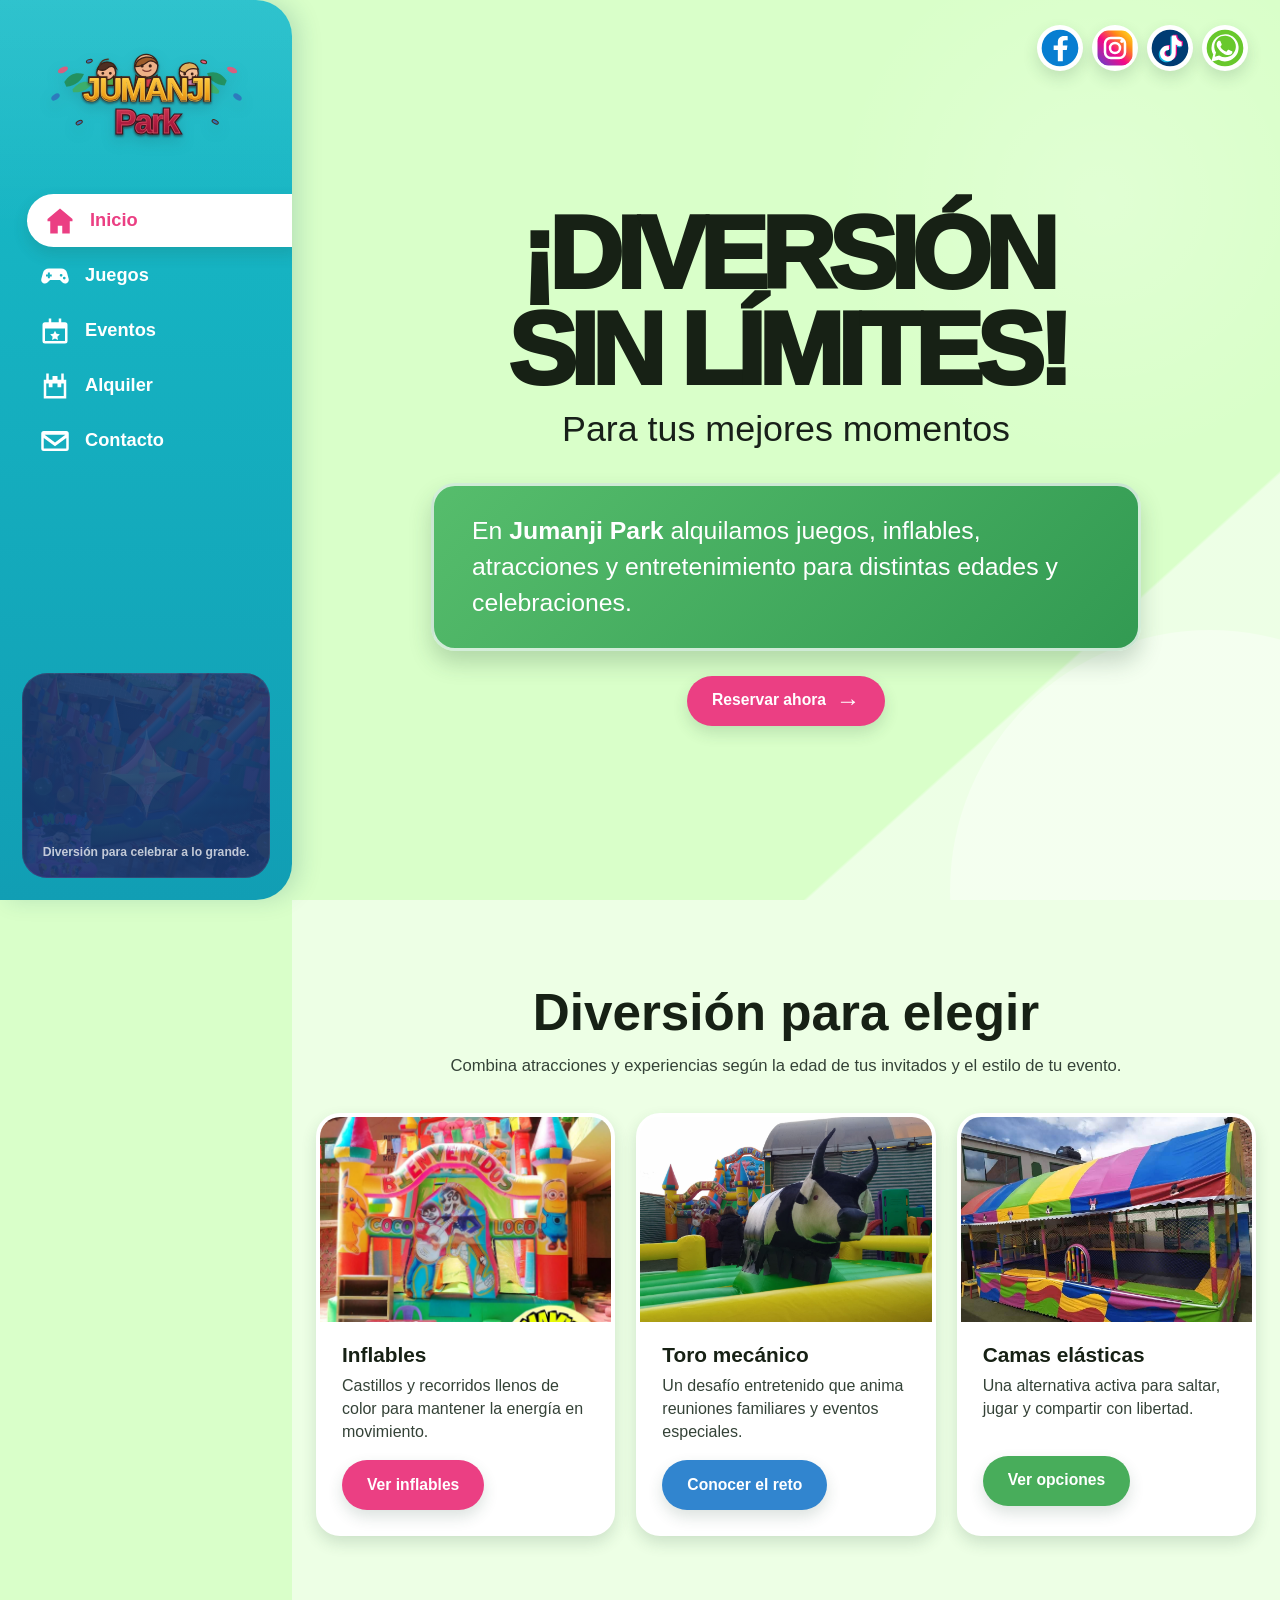
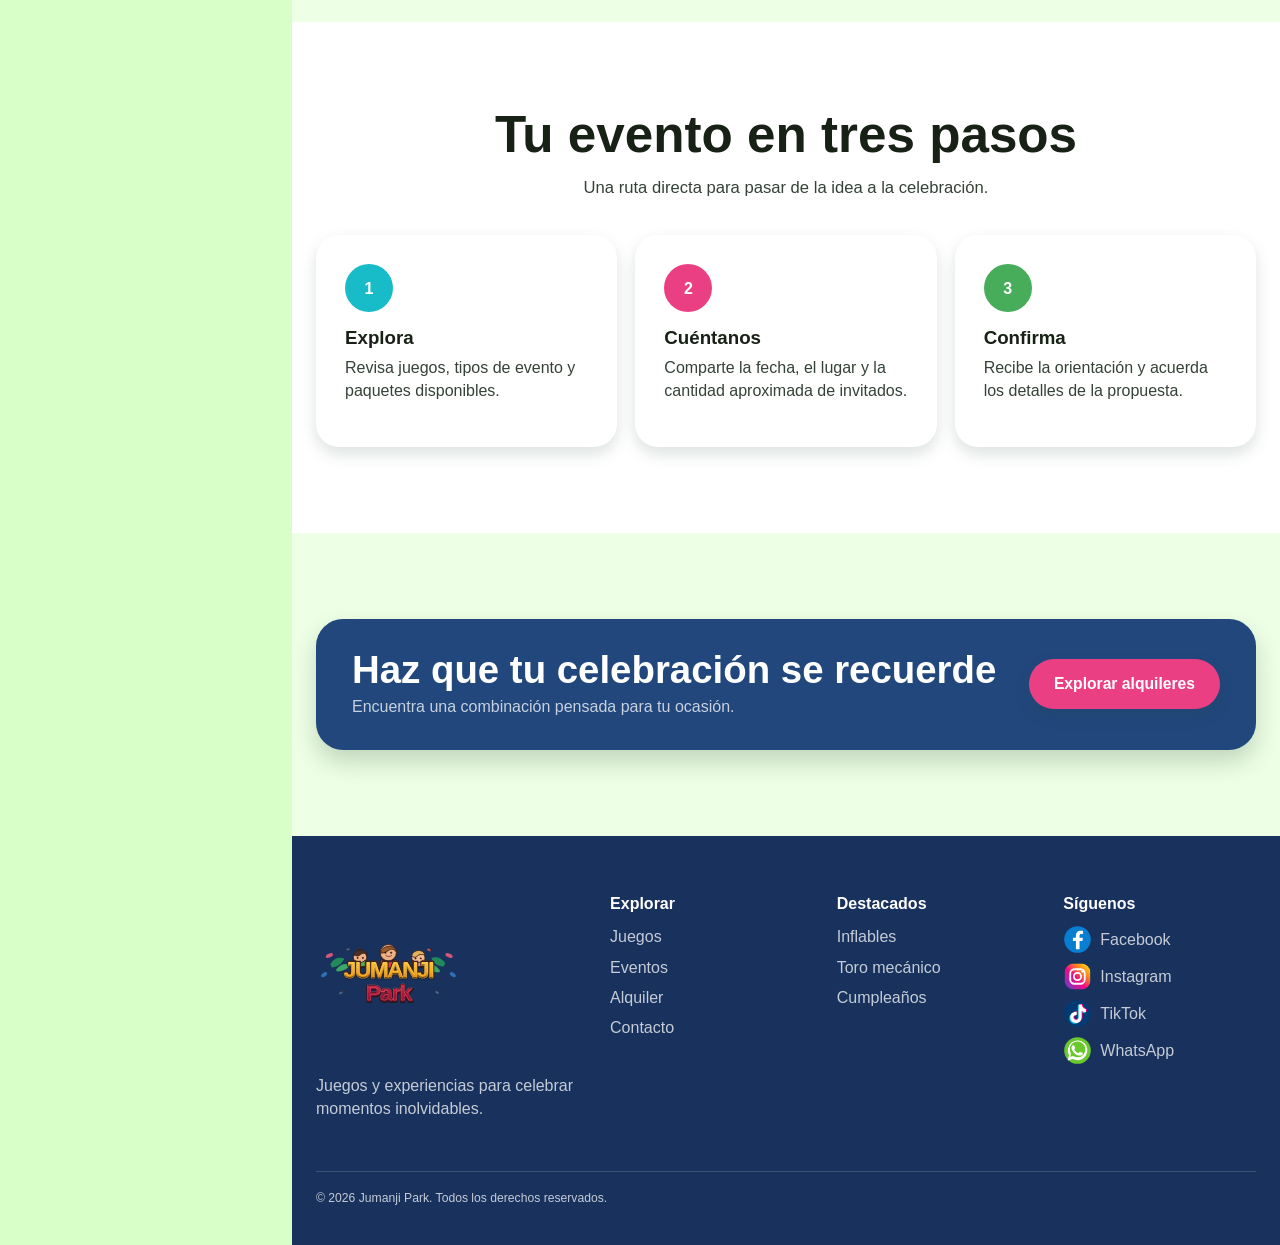
==== commit a7fd3b3b: "Add files via upload" ====
--- a/index.html
+++ b/index.html
@@ -3,8 +3,8 @@
 <head>
   <meta charset="utf-8">
   <meta name="viewport" content="width=device-width, initial-scale=1">
-  <meta name="description" content="Jumanji Park ofrece juegos, entretenimiento y opciones de alquiler para celebraciones y eventos.">
-  <title>Jumanji Park | Diversión para tus mejores momentos</title>
+  <meta name="description" content="Jumanji Park ofrece juegos, alquileres y entretenimiento para celebraciones y eventos.">
+  <title>Jumanji Park | Diversión sin límites</title>
   <link rel="icon" href="assets/images/brand/logo.svg" type="image/svg+xml">
   <link rel="stylesheet" href="assets/css/estilos.css">
 </head>
@@ -12,297 +12,118 @@
   <!-- Permite llegar al contenido principal sin recorrer todo el menú -->
   <a class="skip-link" href="#contenido">Saltar al contenido</a>
 
-  <!-- Reúne la marca, las páginas principales y los accesos sociales -->
+  <!-- Mantiene la marca y las páginas principales en la barra lateral -->
   <header class="site-header">
     <a class="brand" href="index.html" aria-label="Ir al inicio de Jumanji Park">
       <img src="assets/images/brand/logo.svg" alt="Jumanji Park" width="303" height="166">
     </a>
-
-    <!-- Convierte el menú lateral en un menú compacto cuando la pantalla es pequeña -->
+    <!-- Convierte la barra lateral en un menú compacto en teléfonos -->
     <div class="navigation">
       <input class="menu-toggle" id="menu-toggle" type="checkbox">
       <label class="menu-button" for="menu-toggle">Menú</label>
       <div class="menu-panel">
-      <nav class="primary-nav" aria-label="Navegación principal">
-        <a href="index.html" aria-current="page"><span class="nav-dot">⌂</span>Inicio</a>
-        <a href="juegos.html"><span class="nav-dot">✦</span>Juegos</a>
-        <a href="eventos.html"><span class="nav-dot">★</span>Eventos</a>
-        <a href="alquiler.html"><span class="nav-dot">▣</span>Alquiler</a>
-        <a href="contacto.html"><span class="nav-dot">✉</span>Contacto</a>
-      </nav>
-
-      <!-- Mantiene disponibles las cuatro redes solicitadas -->
-      <div class="header-social" aria-label="Redes sociales">
-        <a class="social-link" href="" aria-label="Facebook">
-          <img src="assets/icons/facebook.svg" alt="" width="48" height="48">
-        </a>
-        <a class="social-link" href="" aria-label="Instagram">
-          <img src="assets/icons/instagram.svg" alt="" width="48" height="48">
-        </a>
-        <a class="social-link" href="" aria-label="TikTok">
-          <img src="assets/icons/tiktok.svg" alt="" width="48" height="48">
-        </a>
-        <a class="social-link" href="" aria-label="WhatsApp">
-          <img src="assets/icons/whatsapp.svg" alt="" width="48" height="48">
-        </a>
-      </div>
-
-      <a class="button header-cta" href="contacto.html#reserva">Reservar ahora</a>
-        <p class="header-note">Juegos y experiencias para compartir momentos inolvidables.</p>
+        <nav class="primary-nav" aria-label="Navegación principal">
+          <a href="index.html" aria-current="page"><span class="menu-icon menu-icon--inicio"></span>Inicio</a>
+          <a href="juegos.html"><span class="menu-icon menu-icon--juegos"></span>Juegos</a>
+          <a href="eventos.html"><span class="menu-icon menu-icon--eventos"></span>Eventos</a>
+          <a href="alquiler.html"><span class="menu-icon menu-icon--alquiler"></span>Alquiler</a>
+          <a href="contacto.html"><span class="menu-icon menu-icon--contacto"></span>Contacto</a>
+        </nav>
+        <div class="sidebar-photo"><span>Diversión para celebrar a lo grande.</span></div>
       </div>
     </div>
   </header>
 
+  <!-- Deja disponibles las cuatro redes solicitadas -->
+  <div class="floating-socials" aria-label="Redes sociales">
+    <a class="social-link" href="" aria-label="Facebook"><img src="assets/icons/facebook.svg" alt="" width="48" height="48"></a>
+    <a class="social-link" href="" aria-label="Instagram"><img src="assets/icons/instagram.svg" alt="" width="48" height="48"></a>
+    <a class="social-link" href="" aria-label="TikTok"><img src="assets/icons/tiktok.svg" alt="" width="48" height="48"></a>
+    <a class="social-link" href="" aria-label="WhatsApp"><img src="assets/icons/whatsapp.svg" alt="" width="48" height="48"></a>
+  </div>
+
   <main class="site-main" id="contenido">
-    <!-- Presenta el propósito del negocio y conduce a la reserva -->
-    <section class="hero">
-      <div class="container hero-grid">
-        <div class="hero-copy">
-          <p class="eyebrow">Diversión para compartir</p>
-          <h1>¡Diversión <strong>sin límites!</strong></h1>
-          <p class="lead">Juegos, energía y experiencias que convierten cumpleaños, encuentros escolares y celebraciones especiales en recuerdos inolvidables.</p>
-          <div class="button-row">
-            <a class="button" href="contacto.html#reserva">Planear mi evento</a>
-            <a class="button button--secondary" href="juegos.html">Conocer los juegos</a>
-          </div>
-          <ul class="hero-chips" aria-label="Ventajas principales">
-            <li>Opciones para distintas edades</li>
-            <li>Atención personalizada</li>
-            <li>Experiencias memorables</li>
-          </ul>
-        </div>
-
-        <div class="hero-media">
-          <img class="hero-photo" src="assets/images/home/vista-general-parque.jpeg" alt="Vista general de los inflables y futbolines de Jumanji Park" width="1600" height="1200" fetchpriority="high">
-          <div class="hero-badge">Todo empieza con una idea. Nosotros te ayudamos a convertirla en diversión.</div>
-        </div>
+    <!-- Reproduce el mensaje principal del diseño de inicio -->
+    <section class="screen home-screen">
+      <div class="screen-inner">
+        <h1 class="screen-title">¡Diversión<br>sin límites!</h1>
+        <p class="screen-subtitle">Para tus mejores momentos</p>
+        <div class="home-message">En <strong>Jumanji Park</strong> alquilamos juegos, inflables, atracciones y entretenimiento para distintas edades y celebraciones.</div>
+        <a class="button button-arrow" href="contacto.html#reserva">Reservar ahora</a>
       </div>
     </section>
 
-    <!-- Muestra las categorías principales con fotografías reales del negocio -->
-    <section class="section section--white" aria-labelledby="titulo-juegos">
+    <!-- Presenta una selección rápida de juegos con fotografías reales -->
+    <section class="content-section" aria-labelledby="titulo-destacados">
       <div class="container">
         <div class="section-heading">
-          <p class="eyebrow">Nuestro catálogo</p>
-          <h2 id="titulo-juegos">Juegos para llenar el día de energía</h2>
-          <p class="lead">Explora alternativas pensadas para moverse, reír y compartir. Cada opción puede incorporarse a una propuesta de alquiler.</p>
+          <h2 id="titulo-destacados">Diversión para elegir</h2>
+          <p>Combina atracciones y experiencias según la edad de tus invitados y el estilo de tu evento.</p>
         </div>
-
-        <div class="card-grid card-grid--scroll">
-          <article class="image-card accent-pink">
-            <div class="image-card__media">
-              <img src="assets/images/games/inflables/castillo-inflable.jpeg" alt="Castillo inflable colorido instalado en el parque" width="1200" height="1600" loading="lazy">
-            </div>
-            <div class="image-card__body">
+        <div class="detail-grid">
+          <article class="detail-card">
+            <img src="assets/images/games/inflables/castillo-inflable.jpeg" alt="Castillo inflable colorido" width="1200" height="1600" loading="lazy">
+            <div class="detail-card__body">
               <h3>Inflables</h3>
-              <p>Castillos, recorridos y estructuras llenas de color.</p>
-              <a class="card-link" href="juegos.html#inflables">Ver inflables</a>
+              <p>Castillos y recorridos llenos de color para mantener la energía en movimiento.</p>
+              <a class="button" href="juegos.html#inflables">Ver inflables</a>
             </div>
           </article>
-
-          <article class="image-card accent-blue">
-            <div class="image-card__media">
-              <img src="assets/images/games/toro-mecanico/toro-mecanico.jpeg" alt="Toro mecánico dentro de su zona inflable de seguridad" width="2048" height="1536" loading="lazy">
-            </div>
-            <div class="image-card__body">
+          <article class="detail-card">
+            <img src="assets/images/games/toro-mecanico/toro-mecanico.jpeg" alt="Toro mecánico con zona de seguridad" width="2048" height="1536" loading="lazy">
+            <div class="detail-card__body">
               <h3>Toro mecánico</h3>
-              <p>Un reto entretenido para animar encuentros y celebraciones.</p>
-              <a class="card-link" href="juegos.html#toro-mecanico">Conocer el reto</a>
+              <p>Un desafío entretenido que anima reuniones familiares y eventos especiales.</p>
+              <a class="button button--blue" href="juegos.html#toro-mecanico">Conocer el reto</a>
             </div>
           </article>
-
-          <article class="image-card accent-green">
-            <div class="image-card__media">
-              <img src="assets/images/games/camas-elasticas/cama-elastica-grande.jpeg" alt="Cama elástica amplia con cubierta multicolor" width="1080" height="810" loading="lazy">
-            </div>
-            <div class="image-card__body">
+          <article class="detail-card">
+            <img src="assets/images/games/camas-elasticas/cama-elastica-grande.jpeg" alt="Cama elástica amplia y colorida" width="1080" height="810" loading="lazy">
+            <div class="detail-card__body">
               <h3>Camas elásticas</h3>
-              <p>Un espacio amplio para saltar y disfrutar con libertad.</p>
-              <a class="card-link" href="juegos.html#camas-elasticas">Ver alternativas</a>
-            </div>
-          </article>
-
-          <article class="image-card accent-orange">
-            <div class="image-card__media">
-              <img src="assets/images/games/carritos/carrusel-carritos.jpeg" alt="Carrusel infantil con pequeños vehículos de colores" width="1296" height="968" loading="lazy">
-            </div>
-            <div class="image-card__body">
-              <h3>Carrusel de carritos</h3>
-              <p>Vehículos infantiles en una propuesta alegre y llamativa.</p>
-              <a class="card-link" href="juegos.html#carritos">Descubrir carritos</a>
-            </div>
-          </article>
-
-          <article class="image-card accent-violet">
-            <div class="image-card__media">
-              <img src="assets/images/home/vista-general-parque.jpeg" alt="Futbolines preparados junto a la zona de inflables" width="1600" height="1200" loading="lazy">
-            </div>
-            <div class="image-card__body">
-              <h3>Futbolines</h3>
-              <p>Partidas rápidas para compartir entre amigos y familiares.</p>
-              <a class="card-link" href="juegos.html#futbolines">Ver futbolines</a>
-            </div>
-          </article>
-
-          <article class="image-card accent-yellow">
-            <div class="image-card__media">
-              <img src="assets/images/games/inflables/area-inflables-collage.jpeg" alt="Composición con distintas alternativas de inflables" width="934" height="906" loading="lazy">
-            </div>
-            <div class="image-card__body">
-              <h3>Más diversión</h3>
-              <p>Combinaciones y propuestas adaptables a cada ocasión.</p>
-              <a class="card-link" href="juegos.html#otros-juegos">Explorar opciones</a>
+              <p>Una alternativa activa para saltar, jugar y compartir con libertad.</p>
+              <a class="button button--green" href="juegos.html#camas-elasticas">Ver opciones</a>
             </div>
           </article>
         </div>
       </div>
     </section>
 
-    <!-- Resume las cualidades que orientan la experiencia del cliente -->
-    <section class="section section--compact">
+    <!-- Explica los pasos principales para organizar una reserva -->
+    <section class="content-section content-section--white" aria-labelledby="titulo-pasos">
       <div class="container">
-        <div class="benefit-strip">
-          <div class="benefit">
-            <span class="benefit-mark">01</span>
-            <p><strong>Variedad para elegir</strong><span>Alternativas para distintos estilos de evento.</span></p>
-          </div>
-          <div class="benefit">
-            <span class="benefit-mark">02</span>
-            <p><strong>Propuesta a tu medida</strong><span>La selección se organiza según tu ocasión.</span></p>
-          </div>
-          <div class="benefit">
-            <span class="benefit-mark">03</span>
-            <p><strong>Contacto directo</strong><span>Una ruta clara para consultar y reservar.</span></p>
-          </div>
+        <div class="section-heading">
+          <h2 id="titulo-pasos">Tu evento en tres pasos</h2>
+          <p>Una ruta directa para pasar de la idea a la celebración.</p>
+        </div>
+        <div class="steps">
+          <article class="step"><span class="step-number">1</span><h3>Explora</h3><p>Revisa juegos, tipos de evento y paquetes disponibles.</p></article>
+          <article class="step"><span class="step-number">2</span><h3>Cuéntanos</h3><p>Comparte la fecha, el lugar y la cantidad aproximada de invitados.</p></article>
+          <article class="step"><span class="step-number">3</span><h3>Confirma</h3><p>Recibe la orientación y acuerda los detalles de la propuesta.</p></article>
         </div>
       </div>
     </section>
 
-    <!-- Presenta los tipos de evento mediante imágenes creadas para esta sección -->
-    <section class="section section--mint" aria-labelledby="titulo-eventos">
-      <div class="container">
-        <div class="section-heading section-heading--center">
-          <p class="eyebrow">Cada ocasión cuenta</p>
-          <h2 id="titulo-eventos">Una experiencia para cada celebración</h2>
-          <p class="lead">Elige el tipo de encuentro y combina actividades, juegos y momentos para recordar.</p>
-        </div>
-
-        <div class="card-grid">
-          <article class="image-card accent-pink">
-            <div class="image-card__media">
-              <img src="assets/images/generated/eventos/cumpleanos.png" alt="Fiesta de cumpleaños infantil en un espacio de juegos" width="1456" height="1088" loading="lazy">
-            </div>
-            <div class="image-card__body">
-              <h3>Cumpleaños</h3>
-              <p>Una jornada colorida para celebrar a lo grande.</p>
-              <a class="card-link" href="eventos.html#cumpleanos">Ver propuesta</a>
-            </div>
-          </article>
-
-          <article class="image-card accent-blue">
-            <div class="image-card__media">
-              <img src="assets/images/generated/eventos/colegios.png" alt="Niños participando en una actividad recreativa escolar" width="1456" height="1088" loading="lazy">
-            </div>
-            <div class="image-card__body">
-              <h3>Colegios</h3>
-              <p>Dinámicas para aprender, participar y compartir.</p>
-              <a class="card-link" href="eventos.html#colegios">Ver actividades</a>
-            </div>
-          </article>
-
-          <article class="image-card accent-green">
-            <div class="image-card__media">
-              <img src="assets/images/generated/eventos/empresariales.png" alt="Familias compartiendo juegos durante una jornada empresarial" width="1456" height="1088" loading="lazy">
-            </div>
-            <div class="image-card__body">
-              <h3>Eventos empresariales</h3>
-              <p>Momentos de integración para equipos y familias.</p>
-              <a class="card-link" href="eventos.html#empresariales">Conocer opciones</a>
-            </div>
-          </article>
-        </div>
-      </div>
-    </section>
-
-    <!-- Explica la propuesta de alquiler y conduce a las opciones disponibles -->
-    <section class="section section--white">
-      <div class="container feature-list">
-        <article class="feature">
-          <div class="feature-gallery feature-gallery--single">
-            <img src="assets/images/games/inflables/area-inflables-collage.jpeg" alt="Selección de inflables disponibles en el parque" width="934" height="906" loading="lazy">
-          </div>
-          <div class="feature-copy">
-            <p class="eyebrow">Alquiler flexible</p>
-            <h2>Arma una combinación que encaje con tu evento</h2>
-            <p class="lead">Puedes comenzar por un juego, explorar paquetes o solicitar una propuesta pensada alrededor de tu fecha y tipo de celebración.</p>
-            <ul>
-              <li>Selección por categoría de juego</li>
-              <li>Opciones para eventos pequeños y grandes</li>
-              <li>Cotización antes de confirmar</li>
-            </ul>
-            <a class="button" href="alquiler.html">Explorar alquileres</a>
-          </div>
-        </article>
-      </div>
-    </section>
-
-    <!-- Cierra la página con una invitación directa a conversar -->
-    <section class="section section--compact">
+    <!-- Invita a conocer las opciones de alquiler -->
+    <section class="content-section">
       <div class="container">
         <div class="cta-panel">
-          <div>
-            <h2>¿Ya imaginas tu próximo evento?</h2>
-            <p>Cuéntanos la fecha, el tipo de celebración y los juegos que te interesan.</p>
-          </div>
-          <a class="button" href="contacto.html#reserva">Solicitar información</a>
+          <div><h2>Haz que tu celebración se recuerde</h2><p>Encuentra una combinación pensada para tu ocasión.</p></div>
+          <a class="button" href="alquiler.html">Explorar alquileres</a>
         </div>
       </div>
     </section>
   </main>
 
-  <!-- Reúne enlaces útiles, categorías y redes sociales al final de la página -->
+  <!-- Reúne accesos útiles y redes al final de la página -->
   <footer class="site-footer">
-    <div class="footer-wave" aria-hidden="true"></div>
     <div class="container footer-grid">
-      <div class="footer-brand">
-        <img src="assets/images/brand/logo.svg" alt="Jumanji Park" width="303" height="166">
-        <p>Diversión, juegos y experiencias para celebrar los momentos que más importan.</p>
-      </div>
-
-      <div>
-        <h2>Explorar</h2>
-        <ul class="footer-links">
-          <li><a href="juegos.html">Juegos</a></li>
-          <li><a href="eventos.html">Eventos</a></li>
-          <li><a href="alquiler.html">Alquiler</a></li>
-          <li><a href="contacto.html">Contacto</a></li>
-        </ul>
-      </div>
-
-      <div>
-        <h2>Destacados</h2>
-        <ul class="footer-links">
-          <li><a href="juegos.html#inflables">Inflables</a></li>
-          <li><a href="juegos.html#toro-mecanico">Toro mecánico</a></li>
-          <li><a href="juegos.html#camas-elasticas">Camas elásticas</a></li>
-          <li><a href="eventos.html#cumpleanos">Cumpleaños</a></li>
-        </ul>
-      </div>
-
-      <div>
-        <h2>Síguenos</h2>
-        <div class="footer-socials">
-          <a href=""><img src="assets/icons/facebook.svg" alt="" width="48" height="48">Facebook</a>
-          <a href=""><img src="assets/icons/instagram.svg" alt="" width="48" height="48">Instagram</a>
-          <a href=""><img src="assets/icons/tiktok.svg" alt="" width="48" height="48">TikTok</a>
-          <a href=""><img src="assets/icons/whatsapp.svg" alt="" width="48" height="48">WhatsApp</a>
-        </div>
-      </div>
+      <div class="footer-brand"><img src="assets/images/brand/logo.svg" alt="Jumanji Park" width="303" height="166"><p>Juegos y experiencias para celebrar momentos inolvidables.</p></div>
+      <div><h2>Explorar</h2><ul class="footer-links"><li><a href="juegos.html">Juegos</a></li><li><a href="eventos.html">Eventos</a></li><li><a href="alquiler.html">Alquiler</a></li><li><a href="contacto.html">Contacto</a></li></ul></div>
+      <div><h2>Destacados</h2><ul class="footer-links"><li><a href="juegos.html#inflables">Inflables</a></li><li><a href="juegos.html#toro-mecanico">Toro mecánico</a></li><li><a href="eventos.html#cumpleanos">Cumpleaños</a></li></ul></div>
+      <div><h2>Síguenos</h2><div class="footer-socials"><a href=""><img src="assets/icons/facebook.svg" alt="" width="48" height="48">Facebook</a><a href=""><img src="assets/icons/instagram.svg" alt="" width="48" height="48">Instagram</a><a href=""><img src="assets/icons/tiktok.svg" alt="" width="48" height="48">TikTok</a><a href=""><img src="assets/icons/whatsapp.svg" alt="" width="48" height="48">WhatsApp</a></div></div>
     </div>
-
-    <div class="container footer-bottom">
-      <p>© 2026 Jumanji Park. Todos los derechos reservados.</p>
-    </div>
+    <div class="container footer-bottom"><p>© 2026 Jumanji Park. Todos los derechos reservados.</p></div>
   </footer>
 </body>
 </html>
--- a/assets/css/estilos.css
+++ b/assets/css/estilos.css
@@ -1,125 +1,102 @@
-/* Guarda los colores y medidas que dan unidad a todo el sitio */
+/* Reúne los colores y medidas que se repiten en todo el sitio */
 :root {
-  --turquesa: #14c6c8;
-  --turquesa-oscuro: #0aaeb7;
-  --azul: #397bea;
-  --azul-profundo: #172f58;
-  --azul-noche: #10223f;
-  --verde: #57c72e;
-  --verde-claro: #eaffdb;
-  --verde-suave: #dff8ca;
-  --rosa: #ee4f91;
-  --naranja: #ff9838;
-  --amarillo: #ffd95a;
-  --violeta: #8167dc;
+  --turquesa: #18bcc8;
+  --turquesa-oscuro: #119eb4;
+  --verde-fondo: #d9ffc9;
+  --verde-fondo-claro: #edffe5;
+  --verde: #48ad5b;
+  --rosa: #eb3f83;
+  --azul: #3185cf;
+  --naranja: #f47c32;
+  --amarillo: #f5bd20;
+  --violeta: #8b48b8;
+  --azul-oscuro: #21477d;
+  --negro: #172115;
+  --texto: #344237;
   --blanco: #ffffff;
-  --tinta: #17283c;
-  --texto: #47586a;
-  --borde: #d7ebcf;
-  --sombra: 0 18px 42px rgba(20, 77, 85, 0.14);
-  --sombra-suave: 0 10px 24px rgba(20, 77, 85, 0.1);
-  --radio-grande: 30px;
-  --radio: 20px;
-  --barra: 258px;
-}
-
-/* Evita que los espacios y bordes cambien el tamaño esperado */
+  --barra: 292px;
+  --sombra: 0 12px 22px rgba(39, 77, 53, 0.22);
+  --sombra-suave: 0 7px 15px rgba(39, 77, 53, 0.16);
+}
+
+/* Evita que los espacios cambien el ancho previsto de cada elemento */
 *,
 *::before,
 *::after {
   box-sizing: border-box;
 }
 
-/* Hace que los saltos entre secciones se sientan suaves */
+/* Hace suaves los saltos entre secciones de la misma página */
 html {
   scroll-behavior: smooth;
-  scroll-padding-top: 24px;
-}
-
-/* Da a todas las páginas el fondo claro y la letra principal */
+  scroll-padding-top: 22px;
+}
+
+/* Define la apariencia general de todas las páginas */
 body {
   margin: 0;
   min-width: 320px;
   overflow-x: hidden;
   color: var(--texto);
-  background:
-    radial-gradient(circle at 93% 8%, rgba(255, 255, 255, 0.85) 0 8%, transparent 8.2%),
-    radial-gradient(circle at 72% 30%, rgba(255, 255, 255, 0.32) 0 12%, transparent 12.2%),
-    var(--verde-claro);
+  background: var(--verde-fondo);
   font-family: "Trebuchet MS", Arial, sans-serif;
-  line-height: 1.6;
-}
-
-/* Mantiene las imágenes proporcionadas dentro de su espacio */
+  line-height: 1.45;
+}
+
 img {
   display: block;
   max-width: 100%;
 }
 
-/* Hace que los enlaces hereden el color del lugar donde aparecen */
 a {
   color: inherit;
   text-decoration: none;
 }
 
-/* Usa una letra redondeada y firme para títulos y botones */
+h1,
+h2,
+h3,
+p {
+  margin-top: 0;
+}
+
 h1,
 h2,
 h3,
 .button,
 .primary-nav,
-.eyebrow,
-.tag,
-.menu-button {
+.screen-subtitle,
+.card-label,
+.tag {
   font-family: "Arial Rounded MT Bold", "Trebuchet MS", Arial, sans-serif;
-}
-
-h1,
-h2,
-h3,
-p {
-  margin-top: 0;
 }
 
 h1,
 h2,
 h3 {
-  color: var(--tinta);
-  line-height: 1.08;
-}
-
-h1 {
-  margin-bottom: 20px;
-  font-size: clamp(2.55rem, 6vw, 5.7rem);
-  letter-spacing: -0.065em;
+  color: var(--negro);
+  line-height: 1.05;
 }
 
 h2 {
-  margin-bottom: 16px;
-  font-size: clamp(2rem, 4vw, 3.5rem);
-  letter-spacing: -0.045em;
+  margin-bottom: 14px;
+  font-size: clamp(2rem, 4vw, 3.2rem);
 }
 
 h3 {
-  margin-bottom: 10px;
-  font-size: 1.22rem;
-}
-
-p:last-child,
-ul:last-child {
-  margin-bottom: 0;
-}
-
-/* Permite saltar directamente al contenido usando el teclado */
+  margin-bottom: 8px;
+}
+
+/* Permite llegar al contenido principal usando el teclado */
 .skip-link {
   position: fixed;
   top: 10px;
   left: 10px;
   z-index: 1000;
-  padding: 10px 15px;
+  padding: 10px 16px;
   border-radius: 10px;
   color: var(--blanco);
-  background: var(--azul-noche);
+  background: var(--azul-oscuro);
   transform: translateY(-160%);
 }
 
@@ -127,95 +104,73 @@
   transform: translateY(0);
 }
 
-/* Limita el ancho del contenido sin encerrar el fondo */
+/* Mantiene el contenido centrado y con un ancho cómodo */
 .container {
-  width: min(1120px, calc(100% - 44px));
+  width: min(1120px, calc(100% - 48px));
   margin-inline: auto;
 }
 
-/* Convierte el encabezado en la barra lateral de los diseños guía */
+/* Forma la barra lateral turquesa de los diseños de referencia */
 .site-header {
   position: fixed;
   inset: 0 auto 0 0;
   z-index: 100;
-  display: flex;
   width: var(--barra);
   min-height: 100vh;
-  flex-direction: column;
   overflow: hidden;
   color: var(--blanco);
   background:
-    linear-gradient(155deg, rgba(255, 255, 255, 0.13), transparent 35%),
-    linear-gradient(180deg, var(--turquesa) 0%, var(--turquesa-oscuro) 70%, #118ea5 100%);
-  border-radius: 0 34px 34px 0;
-  box-shadow: 12px 0 36px rgba(10, 87, 101, 0.18);
-}
-
-/* Forma el bloque oscuro que cierra la barra lateral */
-.site-header::after {
-  content: "";
-  position: absolute;
-  right: 0;
-  bottom: 0;
-  left: 0;
-  height: 205px;
-  background:
-    radial-gradient(circle at 24% 18%, rgba(255, 255, 255, 0.12) 0 10px, transparent 11px),
-    radial-gradient(circle at 80% 76%, rgba(20, 198, 200, 0.2) 0 30px, transparent 31px),
-    var(--azul-profundo);
-  border-radius: 0 72px 0 0;
-}
-
-/* Coloca el logo en la parte superior de la barra */
+    linear-gradient(180deg, rgba(255, 255, 255, 0.1), transparent 26%),
+    linear-gradient(180deg, var(--turquesa) 0%, var(--turquesa-oscuro) 100%);
+  border-radius: 0 36px 36px 0;
+  box-shadow: 8px 0 22px rgba(22, 91, 102, 0.17);
+}
+
+/* Presenta el logo en la parte superior de la barra */
 .brand {
-  position: relative;
-  z-index: 2;
-  display: grid;
-  min-height: 164px;
+  display: grid;
+  height: 194px;
   place-items: center;
-  padding: 18px 28px 8px;
+  padding: 24px 32px 12px;
 }
 
 .brand img {
-  width: 178px;
-  max-height: 118px;
+  width: 205px;
+  max-height: 145px;
   object-fit: contain;
-  filter: drop-shadow(0 9px 10px rgba(15, 79, 85, 0.2));
-}
-
-/* Mantiene unidos el menú, el botón de reserva y el texto inferior */
-.navigation,
-.menu-panel {
-  position: relative;
-  z-index: 2;
-  display: flex;
-  min-height: 0;
-  flex: 1;
-  flex-direction: column;
-}
-
+  filter: drop-shadow(0 6px 7px rgba(25, 72, 78, 0.2));
+}
+
+/* Mantiene el menú abierto en escritorio */
 .menu-toggle,
 .menu-button {
   display: none;
 }
 
-/* Ordena las páginas principales como botones verticales */
+.menu-panel {
+  display: flex;
+  min-height: calc(100vh - 194px);
+  flex-direction: column;
+}
+
+/* Ordena las páginas como botones grandes y fáciles de reconocer */
 .primary-nav {
   display: grid;
-  gap: 7px;
-  padding: 12px 22px;
+  gap: 2px;
+  padding: 0 0 0 22px;
 }
 
 .primary-nav a {
   display: flex;
-  min-height: 49px;
+  min-height: 53px;
   align-items: center;
-  gap: 13px;
-  padding: 9px 15px;
-  border-radius: 16px;
-  color: rgba(255, 255, 255, 0.92);
-  font-size: 1rem;
-  transition: color 180ms ease, background 180ms ease, transform 180ms ease, box-shadow 180ms ease;
+  gap: 15px;
+  padding: 8px 18px;
+  border-radius: 999px 0 0 999px;
+  color: var(--blanco);
+  font-size: 1.14rem;
+  font-weight: 900;
+  transition: color 160ms ease, background 160ms ease, transform 160ms ease;
 }
 
 .primary-nav a:hover,
@@ -223,57 +178,99 @@
 .primary-nav a[aria-current="page"] {
   color: var(--rosa);
   background: var(--blanco);
-  box-shadow: 0 10px 22px rgba(6, 96, 109, 0.2);
+  box-shadow: var(--sombra-suave);
   transform: translateX(5px);
 }
 
-/* Dibuja una señal sencilla junto al nombre de cada página */
-.nav-dot {
-  display: grid;
-  width: 31px;
-  height: 31px;
-  flex: 0 0 31px;
-  place-items: center;
-  border: 2px solid rgba(255, 255, 255, 0.6);
-  border-radius: 10px;
-  font-size: 0.72rem;
-  line-height: 1;
-}
-
-.primary-nav a:hover .nav-dot,
-.primary-nav a:focus-visible .nav-dot,
-.primary-nav a[aria-current="page"] .nav-dot {
-  border-color: rgba(238, 79, 145, 0.28);
-  background: #fff0f6;
-}
-
-/* Deja las redes visibles en la esquina superior del contenido */
-.header-social {
+/* Muestra el símbolo correspondiente junto a cada página */
+.menu-icon {
+  width: 30px;
+  height: 30px;
+  flex: 0 0 30px;
+  background: currentColor;
+  -webkit-mask: var(--icon) center / contain no-repeat;
+  mask: var(--icon) center / contain no-repeat;
+}
+
+.menu-icon--inicio {
+  --icon: url("../icons/inicio.svg");
+}
+
+.menu-icon--juegos {
+  --icon: url("../icons/juegos.svg");
+}
+
+.menu-icon--eventos {
+  --icon: url("../icons/eventos.svg");
+}
+
+.menu-icon--alquiler {
+  --icon: url("../icons/alquiler.svg");
+}
+
+.menu-icon--contacto {
+  --icon: url("../icons/contacto.svg");
+}
+
+/* Completa la parte inferior de la barra con una fotografía oscura */
+.sidebar-photo {
+  position: relative;
+  min-height: 205px;
+  margin: auto 22px 22px;
+  overflow: hidden;
+  border-radius: 25px;
+  background:
+    linear-gradient(rgba(25, 57, 111, 0.9), rgba(25, 57, 111, 0.92)),
+    url("../images/home/vista-general-parque.jpeg") center / cover;
+  box-shadow: inset 0 0 0 1px rgba(255, 255, 255, 0.08);
+}
+
+.sidebar-photo::before {
+  content: "✦";
+  position: absolute;
+  top: 50%;
+  left: 50%;
+  color: rgba(255, 255, 255, 0.07);
+  font-size: 8rem;
+  transform: translate(-50%, -50%);
+}
+
+.sidebar-photo span {
+  position: absolute;
+  right: 18px;
+  bottom: 16px;
+  left: 18px;
+  color: rgba(255, 255, 255, 0.73);
+  font-size: 0.76rem;
+  font-weight: 700;
+  text-align: center;
+}
+
+/* Deja las redes visibles en la esquina superior derecha */
+.floating-socials {
   position: fixed;
-  top: 20px;
-  right: 26px;
-  z-index: 110;
+  top: 25px;
+  right: 32px;
+  z-index: 90;
   display: flex;
   gap: 9px;
 }
 
 .social-link {
-  display: grid;
-  width: 43px;
-  height: 43px;
-  place-items: center;
+  display: block;
+  width: 46px;
+  height: 46px;
   overflow: hidden;
-  border: 3px solid var(--blanco);
+  border: 3px solid rgba(255, 255, 255, 0.84);
   border-radius: 50%;
   background: var(--blanco);
-  box-shadow: 0 8px 18px rgba(25, 83, 85, 0.18);
-  transition: transform 180ms ease, box-shadow 180ms ease;
+  box-shadow: var(--sombra-suave);
+  transition: transform 160ms ease;
 }
 
 .social-link:hover,
 .social-link:focus-visible {
-  box-shadow: 0 12px 22px rgba(25, 83, 85, 0.24);
-  transform: translateY(-3px) rotate(-3deg);
+  transform: translateY(-4px) scale(1.04);
 }
 
 .social-link img {
@@ -281,621 +278,373 @@
   height: 100%;
 }
 
-/* Sitúa la llamada principal dentro del bloque oscuro lateral */
-.header-cta {
-  margin: auto 22px 10px;
-  background: var(--rosa);
-  box-shadow: 0 10px 22px rgba(12, 28, 54, 0.24);
-}
-
-.header-note {
-  margin: 0 24px 25px;
-  color: rgba(255, 255, 255, 0.76);
-  font-size: 0.78rem;
-  line-height: 1.45;
-}
-
-/* Deja el espacio necesario para la barra lateral */
+/* Deja libre la zona ocupada por la barra lateral */
 .site-main,
 .site-footer {
   margin-left: var(--barra);
 }
 
-.site-main {
+/* Crea el panel principal verde de cada página */
+.screen {
+  position: relative;
+  display: flex;
   min-height: 100vh;
-}
-
-/* Da a los enlaces importantes la forma redondeada del diseño guía */
+  align-items: center;
+  overflow: hidden;
+  padding: 90px 5vw 58px;
+  background:
+    linear-gradient(138deg, transparent 0 76%, rgba(255, 255, 255, 0.53) 76.2% 100%),
+    radial-gradient(circle at 82% 22%, rgba(255, 255, 255, 0.2), transparent 25%),
+    var(--verde-fondo);
+}
+
+.screen::after {
+  content: "";
+  position: absolute;
+  right: -190px;
+  bottom: -250px;
+  width: 520px;
+  height: 520px;
+  border-radius: 50%;
+  background: rgba(255, 255, 255, 0.37);
+}
+
+.screen-inner {
+  position: relative;
+  z-index: 1;
+  width: min(1050px, 100%);
+  margin-inline: auto;
+}
+
+.screen-header {
+  margin: 0 auto 28px;
+  text-align: center;
+}
+
+.screen-title {
+  margin-bottom: 10px;
+  color: var(--negro);
+  font-size: clamp(3.6rem, 7.2vw, 6.4rem);
+  font-weight: 1000;
+  letter-spacing: -0.065em;
+}
+
+.screen-subtitle {
+  display: inline-block;
+  margin: 0;
+  color: #182019;
+  font-size: clamp(1.15rem, 2.2vw, 1.85rem);
+  font-weight: 500;
+  line-height: 1.25;
+}
+
+.screen-subtitle--pill {
+  min-width: min(590px, 100%);
+  padding: 12px 30px;
+  border: 3px solid rgba(255, 255, 255, 0.9);
+  border-radius: 999px;
+  background: rgba(255, 255, 255, 0.57);
+  box-shadow: var(--sombra-suave);
+}
+
+/* Imita la portada central del diseño de inicio */
+.home-screen .screen-inner {
+  max-width: 900px;
+  text-align: center;
+}
+
+.home-screen .screen-title {
+  max-width: 840px;
+  margin-right: auto;
+  margin-left: auto;
+  font-size: clamp(4.3rem, 8vw, 7rem);
+  line-height: 0.93;
+  text-transform: uppercase;
+}
+
+.home-screen .screen-subtitle {
+  margin-bottom: 31px;
+  font-size: clamp(1.45rem, 2.8vw, 2.25rem);
+}
+
+.home-message {
+  max-width: 710px;
+  margin: 0 auto 25px;
+  padding: 27px 38px;
+  border: 3px solid rgba(255, 255, 255, 0.74);
+  border-radius: 24px;
+  color: var(--blanco);
+  background: linear-gradient(135deg, #56bd6c, #329a52);
+  box-shadow: var(--sombra);
+  font-size: clamp(1.12rem, 2vw, 1.55rem);
+  text-align: left;
+}
+
+.home-message strong {
+  color: var(--blanco);
+}
+
+/* Da a las llamadas principales la forma rosada del diseño */
 .button {
   display: inline-flex;
-  min-height: 48px;
+  min-height: 50px;
   align-items: center;
   justify-content: center;
-  padding: 12px 24px;
-  border: 2px solid transparent;
+  gap: 10px;
+  padding: 11px 25px;
+  border: 0;
   border-radius: 999px;
   color: var(--blanco);
   background: var(--rosa);
-  box-shadow: 0 10px 22px rgba(238, 79, 145, 0.24);
-  font-size: 0.92rem;
-  text-align: center;
-  transition: transform 180ms ease, box-shadow 180ms ease, background 180ms ease;
+  box-shadow: var(--sombra-suave);
+  font-size: 0.98rem;
+  font-weight: 900;
+  cursor: pointer;
+  transition: transform 160ms ease, box-shadow 160ms ease;
 }
 
 .button:hover,
 .button:focus-visible {
-  box-shadow: 0 15px 28px rgba(238, 79, 145, 0.28);
+  box-shadow: var(--sombra);
   transform: translateY(-3px);
 }
 
-.button--secondary {
-  border-color: var(--azul);
-  color: var(--azul-profundo);
-  background: var(--blanco);
-  box-shadow: none;
+.button--blue {
+  background: var(--azul);
 }
 
 .button--green {
   background: var(--verde);
-  box-shadow: 0 10px 22px rgba(87, 199, 46, 0.24);
-}
-
-.button-row {
+}
+
+.button--violet {
+  background: var(--violeta);
+}
+
+.button-arrow::after {
+  content: "→";
+  font-size: 1.5rem;
+  line-height: 0;
+}
+
+/* Ordena las tarjetas visuales como en los paneles de Gemini */
+.visual-grid {
+  display: grid;
+  gap: 18px;
+  align-items: stretch;
+}
+
+.games-grid {
+  grid-template-columns: repeat(12, 1fr);
+}
+
+.games-grid .visual-card:nth-child(-n + 3) {
+  grid-column: span 4;
+}
+
+.games-grid .visual-card:nth-child(n + 4) {
+  grid-column: span 3;
+}
+
+.events-grid {
+  grid-template-columns: repeat(6, 1fr);
+}
+
+.events-grid .visual-card:nth-child(-n + 3) {
+  grid-column: span 2;
+}
+
+.events-grid .visual-card:nth-child(4) {
+  grid-column: 2 / span 2;
+}
+
+.events-grid .visual-card:nth-child(5) {
+  grid-column: 4 / span 2;
+}
+
+.rental-grid {
+  grid-template-columns: repeat(4, 1fr);
+}
+
+.visual-card {
+  --tone: var(--turquesa);
   display: flex;
-  flex-wrap: wrap;
-  gap: 12px;
-}
-
-/* Presenta la portada con el gran título y la fotografía principal */
-.hero {
-  position: relative;
-  display: grid;
-  min-height: 760px;
-  align-items: center;
+  min-width: 0;
+  flex-direction: column;
   overflow: hidden;
-  padding: 96px 0 70px;
-}
-
-.hero::before,
-.page-hero::before {
-  content: "";
-  position: absolute;
-  width: 430px;
-  height: 430px;
-  right: -170px;
-  bottom: -230px;
-  border-radius: 50%;
-  background: rgba(255, 255, 255, 0.68);
-}
-
-.hero-grid {
-  position: relative;
-  z-index: 1;
-  display: grid;
-  grid-template-columns: minmax(0, 1fr) minmax(340px, 0.86fr);
-  align-items: center;
-  gap: clamp(34px, 6vw, 82px);
-}
-
-.hero-copy {
-  padding: 44px 0;
-}
-
-.eyebrow {
-  display: inline-flex;
-  align-items: center;
-  gap: 8px;
-  margin-bottom: 15px;
-  color: var(--rosa);
-  font-size: 0.8rem;
-  font-weight: 800;
-  letter-spacing: 0.12em;
+  border: 4px solid rgba(255, 255, 255, 0.85);
+  border-radius: 24px;
+  background: var(--blanco);
+  box-shadow: var(--sombra);
+  transform: rotate(-0.7deg);
+  transition: transform 180ms ease, box-shadow 180ms ease;
+}
+
+.visual-card:nth-child(even) {
+  transform: rotate(0.8deg);
+}
+
+.visual-card:hover,
+.visual-card:focus-visible {
+  box-shadow: 0 18px 29px rgba(39, 77, 53, 0.27);
+  transform: translateY(-7px) rotate(0);
+}
+
+.visual-card img {
+  width: 100%;
+  height: 145px;
+  object-fit: cover;
+}
+
+.games-grid .visual-card:nth-child(-n + 3) img,
+.events-grid .visual-card img {
+  height: 160px;
+}
+
+.rental-grid .visual-card {
+  padding: 13px 13px 0;
+  border-color: var(--tone);
+  background: var(--tone);
+}
+
+.rental-grid .visual-card img {
+  height: 178px;
+  border: 6px solid rgba(255, 255, 255, 0.76);
+  border-radius: 16px;
+}
+
+.card-label {
+  display: grid;
+  min-height: 60px;
+  flex: 1;
+  place-items: center;
+  padding: 10px 12px;
+  color: var(--blanco);
+  background: var(--tone);
+  font-size: clamp(0.92rem, 1.55vw, 1.2rem);
+  font-weight: 900;
+  line-height: 1.08;
+  text-align: center;
+}
+
+.rental-grid .card-label {
+  min-height: 84px;
+  padding: 13px 4px;
+  font-size: clamp(0.95rem, 1.5vw, 1.16rem);
   text-transform: uppercase;
 }
 
-.eyebrow::before {
-  content: "";
-  width: 24px;
-  height: 4px;
-  border-radius: 10px;
-  background: var(--turquesa);
-}
-
-.hero h1 {
-  max-width: 730px;
-  text-transform: uppercase;
-}
-
-.hero h1 strong {
-  display: block;
-  color: var(--rosa);
-}
-
-.lead {
-  max-width: 690px;
-  margin-bottom: 25px;
-  color: #526375;
-  font-size: clamp(1rem, 1.5vw, 1.18rem);
-}
-
-.hero-chips {
-  display: flex;
-  flex-wrap: wrap;
-  gap: 8px;
-  margin: 24px 0 0;
-  padding: 0;
-  list-style: none;
-}
-
-.hero-chips li {
-  padding: 8px 12px;
-  border: 1px solid rgba(87, 199, 46, 0.3);
-  border-radius: 999px;
-  color: var(--azul-profundo);
-  background: rgba(255, 255, 255, 0.72);
-  font-size: 0.77rem;
-  font-weight: 700;
-}
-
-.hero-media {
-  position: relative;
-  padding: 13px;
-  border-radius: 42% 58% 36% 64% / 48% 34% 66% 52%;
-  background: var(--turquesa);
-  box-shadow: var(--sombra);
-}
-
-.hero-media::before {
-  content: "";
-  position: absolute;
-  inset: -22px 32% auto -28px;
-  height: 44px;
-  border-radius: 999px;
-  background: var(--amarillo);
-  transform: rotate(-7deg);
-}
-
-.hero-photo {
-  width: 100%;
-  aspect-ratio: 0.9;
-  object-fit: cover;
-  border: 7px solid var(--blanco);
-  border-radius: inherit;
-}
-
-.hero-badge {
-  position: absolute;
-  right: -14px;
-  bottom: 38px;
-  width: min(265px, 78%);
-  padding: 15px 18px;
-  border: 4px solid var(--blanco);
-  border-radius: 20px;
-  color: var(--blanco);
-  background: var(--azul);
-  box-shadow: var(--sombra-suave);
-  font-size: 0.82rem;
-  font-weight: 700;
-  line-height: 1.4;
-}
-
-/* Mantiene un ritmo claro entre los bloques de información */
-.section {
-  position: relative;
-  padding: 88px 0;
-}
-
-.section--compact {
-  padding: 46px 0;
-}
-
-.section--white {
-  background: rgba(255, 255, 255, 0.72);
-}
-
-.section--mint {
-  background:
-    radial-gradient(circle at 10% 20%, rgba(255, 255, 255, 0.72) 0 9%, transparent 9.2%),
-    var(--verde-suave);
+.tone-pink {
+  --tone: var(--rosa);
+}
+
+.tone-blue {
+  --tone: var(--azul);
+}
+
+.tone-green {
+  --tone: var(--verde);
+}
+
+.tone-orange {
+  --tone: var(--naranja);
+}
+
+.tone-yellow {
+  --tone: var(--amarillo);
+}
+
+.tone-violet {
+  --tone: var(--violeta);
+}
+
+.tone-turquoise {
+  --tone: var(--turquesa);
+}
+
+/* Separa la información ampliada del panel principal */
+.content-section {
+  padding: 86px 0;
+  background: var(--verde-fondo-claro);
+}
+
+.content-section--white {
+  background: var(--blanco);
 }
 
 .section-heading {
   max-width: 760px;
-  margin-bottom: 34px;
-}
-
-.section-heading--center {
-  margin-right: auto;
-  margin-left: auto;
+  margin: 0 auto 35px;
   text-align: center;
 }
 
-.section-heading--center .lead {
-  margin-right: auto;
-  margin-left: auto;
-}
-
-.section-heading--center .eyebrow::before {
-  display: none;
-}
-
-/* Presenta los títulos interiores como en los paneles de referencia */
-.page-hero {
-  position: relative;
+.section-heading p {
+  margin-bottom: 0;
+  font-size: 1.04rem;
+}
+
+/* Amplía cada opción con una tarjeta clara y una fotografía */
+.detail-grid {
+  display: grid;
+  grid-template-columns: repeat(3, 1fr);
+  gap: 21px;
+}
+
+.detail-card {
   overflow: hidden;
-  padding: 105px 0 58px;
-}
-
-.page-hero-grid {
-  position: relative;
-  z-index: 1;
-  display: grid;
-  grid-template-columns: minmax(0, 1fr) minmax(300px, 0.72fr);
-  align-items: center;
-  gap: clamp(30px, 5vw, 72px);
-}
-
-.page-hero h1 {
-  margin-bottom: 18px;
-  font-size: clamp(3rem, 6vw, 5rem);
-}
-
-.page-hero .lead {
-  display: inline-block;
-  max-width: 690px;
-  padding: 11px 18px;
-  border-radius: 999px;
-  background: rgba(255, 255, 255, 0.86);
-  box-shadow: var(--sombra-suave);
-}
-
-.page-hero img {
-  width: 100%;
-  aspect-ratio: 1.28;
-  object-fit: cover;
-  border: 9px solid var(--blanco);
-  border-radius: 34px 34px 68px 34px;
-  box-shadow: var(--sombra);
-  transform: rotate(2deg);
-}
-
-/* Agrupa accesos rápidos en botones pequeños */
-.anchor-nav {
-  display: flex;
-  flex-wrap: wrap;
-  gap: 9px;
-  padding: 19px;
-  border-radius: 22px;
+  border: 4px solid var(--blanco);
+  border-radius: 24px;
   background: var(--blanco);
   box-shadow: var(--sombra-suave);
 }
 
-.anchor-nav a {
-  padding: 8px 14px;
-  border: 2px solid #c9eabb;
-  border-radius: 999px;
-  color: var(--azul-profundo);
-  font-size: 0.84rem;
-  font-weight: 800;
-  transition: color 180ms ease, border-color 180ms ease, background 180ms ease;
-}
-
-.anchor-nav a:hover,
-.anchor-nav a:focus-visible {
-  border-color: var(--rosa);
-  color: var(--blanco);
-  background: var(--rosa);
-}
-
-/* Ordena las tarjetas principales en una cuadrícula compacta */
-.card-grid {
-  display: grid;
-  grid-template-columns: repeat(3, minmax(0, 1fr));
-  gap: 22px;
-}
-
-.card-grid--four {
-  grid-template-columns: repeat(4, minmax(0, 1fr));
+.detail-card img {
+  width: 100%;
+  height: 205px;
+  object-fit: cover;
+}
+
+.detail-card__body {
+  padding: 22px;
+}
+
+.detail-card h3 {
+  font-size: 1.3rem;
+}
+
+.detail-card p {
+  min-height: 65px;
+  margin-bottom: 17px;
+}
+
+/* Presenta los pasos en tarjetas numeradas */
+.steps {
+  display: grid;
+  grid-template-columns: repeat(3, 1fr);
   gap: 18px;
 }
 
-.image-card {
-  --accent: var(--turquesa);
+.step {
   position: relative;
+  min-height: 190px;
+  padding: 25px;
   overflow: hidden;
   border: 4px solid var(--blanco);
   border-radius: 23px;
   background: var(--blanco);
   box-shadow: var(--sombra-suave);
-  transition: transform 200ms ease, box-shadow 200ms ease;
-}
-
-.image-card:hover {
-  box-shadow: var(--sombra);
-  transform: translateY(-8px);
-}
-
-.accent-pink {
-  --accent: var(--rosa);
-}
-
-.accent-blue {
-  --accent: var(--azul);
-}
-
-.accent-green {
-  --accent: var(--verde);
-}
-
-.accent-orange {
-  --accent: var(--naranja);
-}
-
-.accent-violet {
-  --accent: var(--violeta);
-}
-
-.accent-yellow {
-  --accent: var(--amarillo);
-}
-
-.image-card__media {
-  position: relative;
-  overflow: hidden;
-  background: #d9f4cf;
-}
-
-.image-card__media::after {
-  content: "";
-  position: absolute;
-  inset: 0;
-  background: linear-gradient(180deg, transparent 60%, rgba(16, 34, 63, 0.18));
-  pointer-events: none;
-}
-
-.image-card__media img {
-  width: 100%;
-  aspect-ratio: 1.35;
-  object-fit: cover;
-  transition: transform 450ms ease;
-}
-
-.image-card:hover .image-card__media img {
-  transform: scale(1.055);
-}
-
-.image-card__body {
-  padding: 0 18px 18px;
-}
-
-.image-card__body h3 {
-  margin: 0 -18px 13px;
-  padding: 12px 18px;
-  color: var(--blanco);
-  background: var(--accent);
-  font-size: 1.12rem;
-}
-
-.accent-yellow .image-card__body h3 {
-  color: var(--azul-profundo);
-}
-
-.image-card__body p {
-  min-height: 48px;
-  margin-bottom: 10px;
-  font-size: 0.87rem;
-  line-height: 1.45;
-}
-
-.card-link {
-  display: inline-flex;
-  align-items: center;
-  gap: 7px;
-  color: var(--accent);
-  font-size: 0.84rem;
-  font-weight: 900;
-}
-
-.card-link::after {
-  content: "→";
-  transition: transform 180ms ease;
-}
-
-.card-link:hover::after,
-.card-link:focus-visible::after {
-  transform: translateX(4px);
-}
-
-/* Resume ventajas importantes en una franja llamativa */
-.benefit-strip {
-  display: grid;
-  grid-template-columns: repeat(3, 1fr);
-  overflow: hidden;
-  border: 6px solid var(--blanco);
-  border-radius: 28px;
-  background: var(--azul-profundo);
-  box-shadow: var(--sombra);
-}
-
-.benefit {
-  display: flex;
-  align-items: center;
-  gap: 13px;
-  padding: 22px;
-  color: var(--blanco);
-}
-
-.benefit + .benefit {
-  border-left: 1px solid rgba(255, 255, 255, 0.18);
-}
-
-.benefit-mark {
-  display: grid;
-  width: 47px;
-  height: 47px;
-  flex: 0 0 47px;
-  place-items: center;
-  border-radius: 50%;
-  color: var(--azul-profundo);
-  background: var(--amarillo);
-  font-weight: 900;
-}
-
-.benefit:nth-child(2) .benefit-mark {
-  color: var(--blanco);
-  background: var(--rosa);
-}
-
-.benefit:nth-child(3) .benefit-mark {
-  color: var(--blanco);
-  background: var(--verde);
-}
-
-.benefit p {
-  margin: 0;
-  line-height: 1.3;
-}
-
-.benefit strong,
-.benefit span {
-  display: block;
-}
-
-.benefit p span {
-  margin-top: 5px;
-  color: rgba(255, 255, 255, 0.72);
-  font-size: 0.77rem;
-}
-
-/* Presenta cada categoría extensa con foto y explicación */
-.feature-list {
-  display: grid;
-  gap: 34px;
-}
-
-.feature {
-  display: grid;
-  grid-template-columns: minmax(290px, 0.88fr) minmax(0, 1fr);
-  align-items: center;
-  gap: clamp(30px, 5vw, 68px);
-  padding: clamp(24px, 4vw, 46px);
-  border: 5px solid var(--blanco);
-  border-radius: var(--radio-grande);
-  background: rgba(255, 255, 255, 0.78);
-  box-shadow: var(--sombra-suave);
-}
-
-.feature:nth-child(even) .feature-gallery {
-  order: 2;
-}
-
-.feature-gallery {
-  display: grid;
-  grid-template-columns: 1.12fr 0.88fr;
-  grid-template-rows: 1fr 1fr;
-  gap: 9px;
-}
-
-.feature-gallery img {
-  width: 100%;
-  height: 100%;
-  min-height: 150px;
-  object-fit: cover;
-  border-radius: 18px;
-}
-
-.feature-gallery img:first-child {
-  grid-row: 1 / 3;
-}
-
-.feature-gallery--single {
-  display: block;
-}
-
-.feature-gallery--single img {
-  width: 100%;
-  aspect-ratio: 1.15;
-  border: 6px solid var(--turquesa);
-  border-radius: 24px;
-  object-fit: cover;
-}
-
-.feature-copy ul {
-  margin: 0 0 24px;
-  padding: 0;
-  list-style: none;
-}
-
-.feature-copy li {
-  position: relative;
-  margin-bottom: 9px;
-  padding-left: 27px;
-}
-
-.feature-copy li::before {
-  content: "✓";
-  position: absolute;
-  left: 0;
-  top: 1px;
-  display: grid;
-  width: 19px;
-  height: 19px;
+}
+
+.step-number {
+  display: grid;
+  width: 48px;
+  height: 48px;
+  margin-bottom: 16px;
   place-items: center;
   border-radius: 50%;
   color: var(--blanco);
-  background: var(--verde);
-  font-size: 0.7rem;
-  font-weight: 900;
-}
-
-/* Explica procesos sencillos con pasos numerados */
-.steps {
-  display: grid;
-  grid-template-columns: repeat(3, 1fr);
-  gap: 18px;
-}
-
-.step {
-  position: relative;
-  min-height: 210px;
-  padding: 27px;
-  overflow: hidden;
-  border: 4px solid var(--blanco);
-  border-radius: 24px;
-  background: var(--blanco);
-  box-shadow: var(--sombra-suave);
-}
-
-.step::after {
-  content: "";
-  position: absolute;
-  right: -35px;
-  bottom: -50px;
-  width: 125px;
-  height: 125px;
-  border-radius: 50%;
-  background: rgba(20, 198, 200, 0.11);
-}
-
-.step:nth-child(2)::after {
-  background: rgba(238, 79, 145, 0.11);
-}
-
-.step:nth-child(3)::after {
-  background: rgba(87, 199, 46, 0.12);
-}
-
-.step-number {
-  display: grid;
-  width: 47px;
-  height: 47px;
-  margin-bottom: 18px;
-  place-items: center;
-  border-radius: 15px;
-  color: var(--blanco);
   background: var(--turquesa);
   font-weight: 900;
-  transform: rotate(-4deg);
 }
 
 .step:nth-child(2) .step-number {
@@ -906,71 +655,59 @@
   background: var(--verde);
 }
 
-/* Muestra los paquetes como tarjetas de colores definidos */
-.pricing-grid {
+/* Organiza los paquetes igual que las tarjetas de la referencia */
+.package-grid {
   display: grid;
   grid-template-columns: repeat(3, 1fr);
   gap: 24px;
 }
 
-.pricing-card {
-  position: relative;
+.package-card {
+  --tone: var(--rosa);
   display: flex;
-  min-height: 390px;
+  min-height: 355px;
   flex-direction: column;
   padding: 27px;
-  border: 5px solid var(--azul);
+  border: 7px solid var(--tone);
   border-radius: 27px;
   background: var(--blanco);
-  box-shadow: var(--sombra-suave);
-  transition: transform 200ms ease, box-shadow 200ms ease;
-}
-
-.pricing-card:nth-child(2) {
-  border-color: var(--rosa);
-  transform: translateY(-14px);
-}
-
-.pricing-card:nth-child(3) {
-  border-color: var(--verde);
-}
-
-.pricing-card:hover {
   box-shadow: var(--sombra);
-  transform: translateY(-8px);
-}
-
-.pricing-card:nth-child(2):hover {
-  transform: translateY(-20px);
+  transform: rotate(-0.8deg);
+}
+
+.package-card:nth-child(2) {
+  --tone: var(--turquesa);
+  transform: rotate(0.6deg);
+}
+
+.package-card:nth-child(3) {
+  --tone: var(--verde);
+  transform: rotate(-0.4deg);
+}
+
+.package-card h3 {
+  font-size: 1.45rem;
+}
+
+.package-card .button {
+  width: 100%;
+  margin-top: auto;
+  background: var(--tone);
 }
 
 .tag {
   align-self: flex-start;
-  margin-bottom: 17px;
-  padding: 7px 12px;
+  margin-bottom: 15px;
+  padding: 6px 11px;
   border-radius: 999px;
   color: var(--blanco);
-  background: var(--azul);
+  background: var(--tone);
   font-size: 0.7rem;
-  letter-spacing: 0.05em;
   text-transform: uppercase;
 }
 
-.pricing-card:nth-child(2) .tag {
-  background: var(--rosa);
-}
-
-.pricing-card:nth-child(3) .tag {
-  background: var(--verde);
-}
-
-.pricing-card .button {
-  width: 100%;
-  margin-top: auto;
-}
-
 .check-list {
-  margin: 6px 0 25px;
+  margin: 7px 0 24px;
   padding: 0;
   list-style: none;
 }
@@ -978,8 +715,7 @@
 .check-list li {
   position: relative;
   margin-bottom: 9px;
-  padding-left: 24px;
-  font-size: 0.9rem;
+  padding-left: 25px;
 }
 
 .check-list li::before {
@@ -990,115 +726,136 @@
   font-weight: 900;
 }
 
-/* Deja las respuestas cerradas hasta que una persona quiera leerlas */
+.included-title {
+  margin: 45px 0 22px;
+  text-align: center;
+}
+
+.included-grid {
+  display: grid;
+  grid-template-columns: repeat(3, 1fr);
+  gap: 18px;
+}
+
+.included-item {
+  padding: 17px 20px;
+  border: 5px solid var(--turquesa);
+  border-radius: 999px;
+  background: var(--blanco);
+  box-shadow: var(--sombra-suave);
+  color: var(--negro);
+  font-size: 1.06rem;
+  font-weight: 900;
+  text-align: center;
+}
+
+.included-item:nth-child(2) {
+  border-color: var(--violeta);
+}
+
+.included-item:nth-child(3) {
+  border-color: var(--verde);
+}
+
+/* Mantiene las preguntas cerradas hasta que se quieran consultar */
 .faq-list {
   display: grid;
-  max-width: 860px;
+  max-width: 850px;
   gap: 12px;
   margin-inline: auto;
 }
 
 .faq-list details {
-  overflow: hidden;
   border: 3px solid var(--blanco);
-  border-radius: 18px;
-  background: rgba(255, 255, 255, 0.9);
+  border-radius: 17px;
+  background: var(--blanco);
   box-shadow: var(--sombra-suave);
 }
 
 .faq-list summary {
-  padding: 18px 22px;
-  color: var(--tinta);
+  padding: 17px 21px;
+  color: var(--negro);
   cursor: pointer;
   font-weight: 900;
 }
 
-.faq-list details p {
-  padding: 0 22px 20px;
-}
-
-.faq-list details[open] {
-  border-color: var(--turquesa);
-}
-
-/* Ordena la información de contacto junto al formulario */
+.faq-list p {
+  padding: 0 21px 19px;
+}
+
+/* Reproduce el reparto entre accesos rápidos y formulario */
 .contact-layout {
   display: grid;
-  grid-template-columns: minmax(250px, 0.72fr) minmax(0, 1.28fr);
-  align-items: start;
+  grid-template-columns: minmax(270px, 0.78fr) minmax(380px, 1.22fr);
+  align-items: stretch;
   gap: 28px;
 }
 
-.contact-channels {
+.contact-options {
   display: grid;
   gap: 14px;
 }
 
-.contact-channel {
-  display: grid;
-  grid-template-columns: 49px 1fr;
-  gap: 15px;
-  padding: 18px;
-  border: 4px solid var(--turquesa);
-  border-radius: 20px;
+.contact-option {
+  --tone: var(--turquesa);
+  display: grid;
+  min-height: 132px;
+  place-items: center;
+  padding: 17px;
+  border: 7px solid var(--tone);
+  border-radius: 25px;
   background: var(--blanco);
-  box-shadow: var(--sombra-suave);
-}
-
-.contact-channel:nth-child(2) {
-  border-color: var(--rosa);
-}
-
-.contact-channel:nth-child(3) {
-  border-color: var(--azul);
-}
-
-.contact-channel:nth-child(4) {
-  border-color: var(--verde);
-}
-
-.contact-channel > span,
-.contact-channel > img {
-  display: grid;
-  width: 49px;
-  height: 49px;
-  place-items: center;
-  border-radius: 15px;
-  color: var(--blanco);
-  background: var(--turquesa);
-  object-fit: cover;
-  font-weight: 900;
-}
-
-.contact-channel h3 {
-  margin-bottom: 5px;
-  font-size: 1rem;
-}
-
-.contact-channel p,
-.contact-channel a {
-  margin: 0;
-  font-size: 0.86rem;
-}
-
-/* Da al formulario el aspecto limpio del panel de contacto */
+  box-shadow: var(--sombra);
+  text-align: center;
+}
+
+.contact-option:nth-child(2) {
+  --tone: var(--rosa);
+}
+
+.contact-option:nth-child(3) {
+  --tone: var(--violeta);
+}
+
+.contact-option h2 {
+  margin-bottom: 2px;
+  font-size: 1.6rem;
+}
+
+.contact-option p {
+  margin-bottom: 10px;
+}
+
+.contact-option .button {
+  min-height: 41px;
+  padding: 7px 22px;
+  background: var(--azul);
+}
+
+/* Da al formulario el marco verde y los campos del diseño */
 .form-card {
-  padding: clamp(24px, 4vw, 39px);
-  border: 5px solid var(--blanco);
-  border-radius: 29px;
-  background: rgba(255, 255, 255, 0.94);
+  padding: 27px;
+  border: 7px solid var(--verde);
+  border-radius: 28px;
+  background: var(--blanco);
   box-shadow: var(--sombra);
 }
 
+.form-card > h2 {
+  margin-bottom: 19px;
+  font-size: 2rem;
+  text-align: center;
+}
+
 .form-grid {
   display: grid;
   grid-template-columns: repeat(2, 1fr);
-  gap: 16px;
+  gap: 13px;
 }
 
 .field {
   display: grid;
-  gap: 7px;
+  gap: 5px;
 }
 
 .field--full {
@@ -1106,8 +863,8 @@
 }
 
 .field label {
-  color: var(--tinta);
-  font-size: 0.82rem;
+  color: var(--negro);
+  font-size: 0.78rem;
   font-weight: 900;
 }
 
@@ -1115,18 +872,17 @@
 .field select,
 .field textarea {
   width: 100%;
-  padding: 13px 14px;
-  border: 2px solid #c9e6c1;
+  min-height: 45px;
+  padding: 10px 12px;
+  border: 2px solid #657066;
   border-radius: 12px;
   outline: none;
-  color: var(--tinta);
-  background: #fbfff8;
+  background: var(--blanco);
   font: inherit;
-  transition: border-color 180ms ease, box-shadow 180ms ease;
 }
 
 .field textarea {
-  min-height: 132px;
+  min-height: 105px;
   resize: vertical;
 }
 
@@ -1134,39 +890,37 @@
 .field select:focus,
 .field textarea:focus {
   border-color: var(--turquesa);
-  box-shadow: 0 0 0 4px rgba(20, 198, 200, 0.14);
+  box-shadow: 0 0 0 4px rgba(24, 188, 200, 0.15);
 }
 
 .form-card .button {
-  margin-top: 20px;
+  width: 100%;
+  margin-top: 15px;
 }
 
 .form-note {
-  margin: 13px 0 0;
-  font-size: 0.77rem;
-}
-
-/* Cierra cada página con una invitación destacada */
+  margin: 10px 0 0;
+  font-size: 0.73rem;
+  text-align: center;
+}
+
+/* Cierra el contenido con una invitación clara */
 .cta-panel {
   display: flex;
   align-items: center;
   justify-content: space-between;
-  gap: 28px;
-  overflow: hidden;
-  padding: 34px 38px;
-  border: 6px solid var(--blanco);
-  border-radius: 30px;
+  gap: 26px;
+  padding: 31px 36px;
+  border-radius: 27px;
   color: var(--blanco);
-  background:
-    radial-gradient(circle at 86% 10%, rgba(255, 255, 255, 0.12) 0 60px, transparent 61px),
-    var(--azul-profundo);
+  background: var(--azul-oscuro);
   box-shadow: var(--sombra);
 }
 
 .cta-panel h2 {
-  margin-bottom: 7px;
+  margin-bottom: 5px;
   color: var(--blanco);
-  font-size: clamp(1.75rem, 3vw, 2.55rem);
+  font-size: clamp(1.7rem, 3vw, 2.5rem);
 }
 
 .cta-panel p {
@@ -1174,44 +928,28 @@
   color: rgba(255, 255, 255, 0.75);
 }
 
-.cta-panel .button {
-  flex: 0 0 auto;
-}
-
-/* Organiza el cierre del sitio y repite los accesos importantes */
+/* Organiza el pie sin competir con el panel principal */
 .site-footer {
-  position: relative;
-  padding: 76px 0 25px;
-  color: rgba(255, 255, 255, 0.74);
-  background: var(--azul-noche);
-}
-
-.footer-wave {
-  position: absolute;
-  top: -1px;
-  right: 0;
-  left: 0;
-  height: 18px;
-  background: linear-gradient(90deg, var(--turquesa) 0 25%, var(--rosa) 25% 50%, var(--amarillo) 50% 75%, var(--verde) 75%);
+  padding: 60px 0 25px;
+  color: rgba(255, 255, 255, 0.75);
+  background: #18325d;
 }
 
 .footer-grid {
   display: grid;
   grid-template-columns: 1.35fr repeat(3, 1fr);
-  gap: 38px;
+  gap: 34px;
 }
 
 .footer-brand img {
   width: 145px;
+  margin-bottom: 12px;
+}
+
+.site-footer h2 {
   margin-bottom: 13px;
-  filter: drop-shadow(0 8px 12px rgba(0, 0, 0, 0.2));
-}
-
-.site-footer h2 {
-  margin-bottom: 15px;
   color: var(--blanco);
   font-size: 1rem;
-  letter-spacing: 0;
 }
 
 .footer-links {
@@ -1221,12 +959,12 @@
 }
 
 .footer-links li {
-  margin-bottom: 8px;
+  margin-bottom: 7px;
 }
 
 .footer-links a:hover,
 .footer-links a:focus-visible {
-  color: var(--amarillo);
+  color: #ffe26e;
 }
 
 .footer-socials {
@@ -1237,7 +975,7 @@
 .footer-socials a {
   display: flex;
   align-items: center;
-  gap: 9px;
+  gap: 8px;
 }
 
 .footer-socials img {
@@ -1247,33 +985,59 @@
 }
 
 .footer-bottom {
-  margin-top: 40px;
-  padding-top: 20px;
-  border-top: 1px solid rgba(255, 255, 255, 0.12);
-  font-size: 0.77rem;
-}
-
-/* Ajusta la cuadrícula cuando el espacio comienza a reducirse */
+  margin-top: 35px;
+  padding-top: 18px;
+  border-top: 1px solid rgba(255, 255, 255, 0.14);
+  font-size: 0.76rem;
+}
+
+/* Ajusta el panel cuando el escritorio es más estrecho */
 @media (max-width: 1180px) {
   :root {
-    --barra: 230px;
+    --barra: 246px;
+  }
+
+  .brand {
+    height: 170px;
   }
 
   .brand img {
-    width: 155px;
+    width: 170px;
+  }
+
+  .menu-panel {
+    min-height: calc(100vh - 170px);
   }
 
   .primary-nav {
-    padding-inline: 17px;
-  }
-
-  .hero-grid,
-  .page-hero-grid {
-    gap: 35px;
-  }
-
-  .card-grid--four {
-    grid-template-columns: repeat(2, 1fr);
+    padding-right: 0;
+    padding-left: 15px;
+  }
+
+  .primary-nav a {
+    min-height: 49px;
+    padding-inline: 14px;
+    font-size: 1rem;
+  }
+
+  .sidebar-photo {
+    min-height: 180px;
+    margin-inline: 16px;
+  }
+
+  .screen {
+    padding-right: 3vw;
+    padding-left: 3vw;
+  }
+
+  .visual-card img,
+  .games-grid .visual-card:nth-child(-n + 3) img,
+  .events-grid .visual-card img {
+    height: 132px;
+  }
+
+  .rental-grid .visual-card img {
+    height: 156px;
   }
 
   .footer-grid {
@@ -1281,16 +1045,10 @@
   }
 }
 
-/* Cambia la barra lateral por un encabezado cómodo en tabletas y móviles */
-@media (max-width: 899px) {
+/* Convierte la barra lateral en un encabezado compacto */
+@media (max-width: 920px) {
   html {
-    scroll-padding-top: 82px;
-  }
-
-  body {
-    background:
-      radial-gradient(circle at 95% 8%, rgba(255, 255, 255, 0.8) 0 9%, transparent 9.2%),
-      var(--verde-claro);
+    scroll-padding-top: 80px;
   }
 
   .site-header {
@@ -1298,59 +1056,54 @@
     top: 0;
     display: grid;
     width: 100%;
-    min-height: 76px;
+    min-height: 74px;
     grid-template-columns: 1fr auto;
     align-items: center;
     overflow: visible;
     border-radius: 0 0 22px 22px;
   }
 
-  .site-header::after {
-    display: none;
-  }
-
   .brand {
-    min-height: 76px;
+    height: 74px;
     justify-content: start;
-    padding: 8px 20px;
+    padding: 7px 18px;
   }
 
   .brand img {
-    width: 118px;
-    max-height: 60px;
+    width: 116px;
+    max-height: 59px;
   }
 
   .navigation {
     position: static;
-    display: block;
-    min-height: auto;
   }
 
   .menu-button {
     display: inline-flex;
     min-height: 42px;
     align-items: center;
-    margin-right: 18px;
-    padding: 8px 15px;
-    border: 2px solid rgba(255, 255, 255, 0.72);
+    margin-right: 16px;
+    padding: 7px 15px;
+    border: 2px solid rgba(255, 255, 255, 0.8);
     border-radius: 999px;
     color: var(--blanco);
     cursor: pointer;
-    font-size: 0.85rem;
+    font-weight: 900;
   }
 
   .menu-panel {
     position: absolute;
-    top: calc(100% - 5px);
-    right: 14px;
-    left: 14px;
+    top: calc(100% - 4px);
+    right: 12px;
+    left: 12px;
     display: none;
-    max-height: calc(100vh - 90px);
+    min-height: auto;
+    max-height: calc(100vh - 88px);
     overflow-y: auto;
     padding: 15px;
     border: 4px solid var(--blanco);
     border-radius: 22px;
-    background: var(--azul-profundo);
+    background: var(--turquesa-oscuro);
     box-shadow: var(--sombra);
   }
 
@@ -1360,6 +1113,10 @@
 
   .primary-nav {
     padding: 0;
+  }
+
+  .primary-nav a {
+    border-radius: 14px;
   }
 
   .primary-nav a:hover,
@@ -1368,22 +1125,17 @@
     transform: none;
   }
 
-  .header-social {
-    position: static;
-    order: 2;
-    margin-top: 15px;
-    padding-top: 14px;
-    border-top: 1px solid rgba(255, 255, 255, 0.16);
-  }
-
-  .header-cta {
-    order: 3;
-    margin: 14px 0 0;
-  }
-
-  .header-note {
-    order: 4;
-    margin: 12px 2px 0;
+  .sidebar-photo {
+    display: none;
+  }
+
+  .floating-socials {
+    display: none;
+  }
+
+  .social-link {
+    width: 41px;
+    height: 41px;
   }
 
   .site-main,
@@ -1391,158 +1143,187 @@
     margin-left: 0;
   }
 
-  .hero {
-    min-height: auto;
-    padding-top: 62px;
-  }
-
-  .hero-grid,
-  .page-hero-grid {
-    grid-template-columns: 1fr 0.8fr;
-  }
-
-  .hero h1 {
-    font-size: clamp(2.65rem, 7.4vw, 4.7rem);
-  }
-
-  .card-grid {
+  .screen {
+    min-height: calc(100svh - 74px);
+    padding: 55px 28px 48px;
+  }
+
+  .screen-inner {
+    max-width: 780px;
+  }
+
+  .screen-title {
+    font-size: clamp(3.2rem, 9vw, 5.6rem);
+  }
+
+  .home-screen .screen-title {
+    font-size: clamp(3.7rem, 10vw, 6rem);
+  }
+
+  .visual-grid {
+    gap: 14px;
+  }
+
+  .visual-card img,
+  .games-grid .visual-card:nth-child(-n + 3) img,
+  .events-grid .visual-card img {
+    height: 120px;
+  }
+
+  .rental-grid {
     grid-template-columns: repeat(2, 1fr);
   }
 
-  .feature {
-    grid-template-columns: 1fr;
-  }
-
-  .feature:nth-child(even) .feature-gallery {
-    order: 0;
-  }
-
-  .pricing-grid {
-    grid-template-columns: 1fr;
-  }
-
-  .pricing-card {
-    min-height: auto;
-  }
-
-  .pricing-card:nth-child(2),
-  .pricing-card:nth-child(2):hover {
-    transform: none;
-  }
-}
-
-/* Ordena el contenido en una sola columna en teléfonos */
+  .rental-grid .visual-card img {
+    height: 145px;
+  }
+
+  .contact-layout {
+    grid-template-columns: 0.82fr 1.18fr;
+    gap: 18px;
+  }
+
+  .contact-option {
+    border-width: 5px;
+  }
+
+  .contact-option h2 {
+    font-size: 1.3rem;
+  }
+}
+
+/* Organiza todo en una columna fluida para teléfonos */
 @media (max-width: 680px) {
   .container {
-    width: min(100% - 28px, 560px);
-  }
-
-  .hero,
-  .page-hero,
-  .section {
-    padding-top: 58px;
-    padding-bottom: 58px;
-  }
-
-  .section--compact {
-    padding-top: 34px;
-    padding-bottom: 34px;
-  }
-
-  .hero-grid,
-  .page-hero-grid {
-    grid-template-columns: 1fr;
-  }
-
-  .hero-copy {
-    padding: 0;
+    width: min(100% - 28px, 540px);
+  }
+
+  .screen {
+    display: block;
+    min-height: auto;
+    padding: 42px 14px 48px;
+  }
+
+  .screen-header {
+    margin-bottom: 23px;
+  }
+
+  .screen-title,
+  .home-screen .screen-title {
+    margin-bottom: 9px;
+    font-size: clamp(2.65rem, 14vw, 4.2rem);
+    letter-spacing: -0.055em;
+  }
+
+  .screen-subtitle,
+  .home-screen .screen-subtitle {
+    font-size: clamp(1rem, 5vw, 1.28rem);
+  }
+
+  .screen-subtitle--pill {
+    min-width: 0;
+    padding: 9px 17px;
+  }
+
+  .home-message {
+    padding: 22px;
+    font-size: 1rem;
     text-align: center;
   }
 
-  .hero h1,
-  .page-hero h1 {
-    font-size: clamp(2.45rem, 14vw, 4.2rem);
-  }
-
-  .hero .lead,
-  .hero .button-row,
-  .hero-chips,
-  .page-hero .button-row {
-    justify-content: center;
-  }
-
-  .hero .lead {
-    margin-right: auto;
-    margin-left: auto;
-  }
-
-  .hero-media {
-    width: min(88%, 410px);
-    margin-inline: auto;
-  }
-
-  .hero-photo {
-    aspect-ratio: 1.05;
-  }
-
-  .page-hero-grid > div {
-    text-align: center;
-  }
-
-  .page-hero .eyebrow::before {
-    display: none;
-  }
-
-  .page-hero img {
-    width: min(92%, 440px);
-    margin-inline: auto;
-  }
-
-  .card-grid,
-  .card-grid--four {
-    grid-template-columns: 1fr;
-  }
-
-  .card-grid--scroll {
-    display: flex;
-    width: calc(100vw - 14px);
-    margin-right: -14px;
-    overflow-x: auto;
-    scroll-snap-type: x mandatory;
-    scrollbar-width: thin;
-    padding: 4px 14px 22px 2px;
-  }
-
-  .card-grid--scroll .image-card {
-    width: min(82vw, 335px);
-    flex: 0 0 auto;
-    scroll-snap-align: start;
-  }
-
-  .benefit-strip,
+  .games-grid,
+  .events-grid,
+  .rental-grid {
+    grid-template-columns: repeat(2, minmax(0, 1fr));
+  }
+
+  .games-grid .visual-card:nth-child(n),
+  .events-grid .visual-card:nth-child(n) {
+    grid-column: span 1;
+  }
+
+  .games-grid .visual-card:last-child,
+  .events-grid .visual-card:last-child {
+    grid-column: 1 / -1;
+    width: calc(50% - 7px);
+    justify-self: center;
+  }
+
+  .visual-card,
+  .visual-card:nth-child(even) {
+    border-radius: 18px;
+    transform: none;
+  }
+
+  .visual-card img,
+  .games-grid .visual-card:nth-child(-n + 3) img,
+  .events-grid .visual-card img {
+    height: clamp(105px, 31vw, 145px);
+  }
+
+  .rental-grid .visual-card {
+    padding: 9px 9px 0;
+  }
+
+  .rental-grid .visual-card img {
+    height: clamp(120px, 35vw, 158px);
+    border-width: 4px;
+  }
+
+  .card-label,
+  .rental-grid .card-label {
+    min-height: 58px;
+    padding: 9px 6px;
+    font-size: clamp(0.78rem, 3.7vw, 1rem);
+  }
+
+  .content-section {
+    padding: 60px 0;
+  }
+
+  .section-heading {
+    margin-bottom: 27px;
+  }
+
+  .detail-grid,
   .steps,
+  .package-grid,
+  .included-grid,
   .contact-layout,
   .form-grid {
     grid-template-columns: 1fr;
   }
 
-  .benefit + .benefit {
-    border-top: 1px solid rgba(255, 255, 255, 0.18);
-    border-left: 0;
-  }
-
-  .feature {
-    padding: 19px;
-  }
-
-  .feature-gallery {
-    grid-template-columns: 1fr 1fr;
-  }
-
-  .feature-gallery img:first-child {
-    grid-column: 1 / -1;
-    grid-row: auto;
-    aspect-ratio: 1.6;
+  .detail-card img {
+    height: clamp(190px, 60vw, 280px);
+  }
+
+  .detail-card p {
+    min-height: 0;
+  }
+
+  .package-card,
+  .package-card:nth-child(2),
+  .package-card:nth-child(3) {
+    min-height: 330px;
+    transform: none;
+  }
+
+  .included-item {
+    border-radius: 20px;
+  }
+
+  .contact-layout {
+    gap: 22px;
+  }
+
+  .contact-option {
+    min-height: 122px;
+  }
+
+  .form-card {
+    padding: 21px;
+    border-width: 5px;
   }
 
   .field--full {
@@ -1552,7 +1333,7 @@
   .cta-panel {
     align-items: flex-start;
     flex-direction: column;
-    padding: 27px;
+    padding: 26px;
   }
 
   .cta-panel .button {
@@ -1561,7 +1342,7 @@
 
   .footer-grid {
     grid-template-columns: 1fr 1fr;
-    gap: 30px 22px;
+    gap: 28px 20px;
   }
 
   .footer-brand {
@@ -1569,23 +1350,37 @@
   }
 }
 
-/* Simplifica los detalles en teléfonos muy estrechos */
-@media (max-width: 420px) {
-  .button-row {
-    display: grid;
-  }
-
-  .button-row .button {
+/* Evita desproporciones en teléfonos especialmente estrechos */
+@media (max-width: 390px) {
+  .brand img {
+    width: 104px;
+  }
+
+  .menu-button {
+    margin-right: 11px;
+  }
+
+  .games-grid,
+  .events-grid,
+  .rental-grid {
+    gap: 10px;
+  }
+
+  .visual-card img,
+  .games-grid .visual-card:nth-child(-n + 3) img,
+  .events-grid .visual-card img,
+  .rental-grid .visual-card img {
+    height: 105px;
+  }
+
+  .card-label,
+  .rental-grid .card-label {
+    min-height: 53px;
+    font-size: 0.74rem;
+  }
+
+  .button {
     width: 100%;
-  }
-
-  .hero-chips {
-    display: grid;
-  }
-
-  .hero-badge {
-    right: -7px;
-    bottom: 20px;
   }
 
   .footer-grid {
@@ -1597,7 +1392,7 @@
   }
 }
 
-/* Reduce el movimiento si la persona así lo prefiere */
+/* Reduce movimientos si la persona lo prefiere */
 @media (prefers-reduced-motion: reduce) {
   html {
     scroll-behavior: auto;
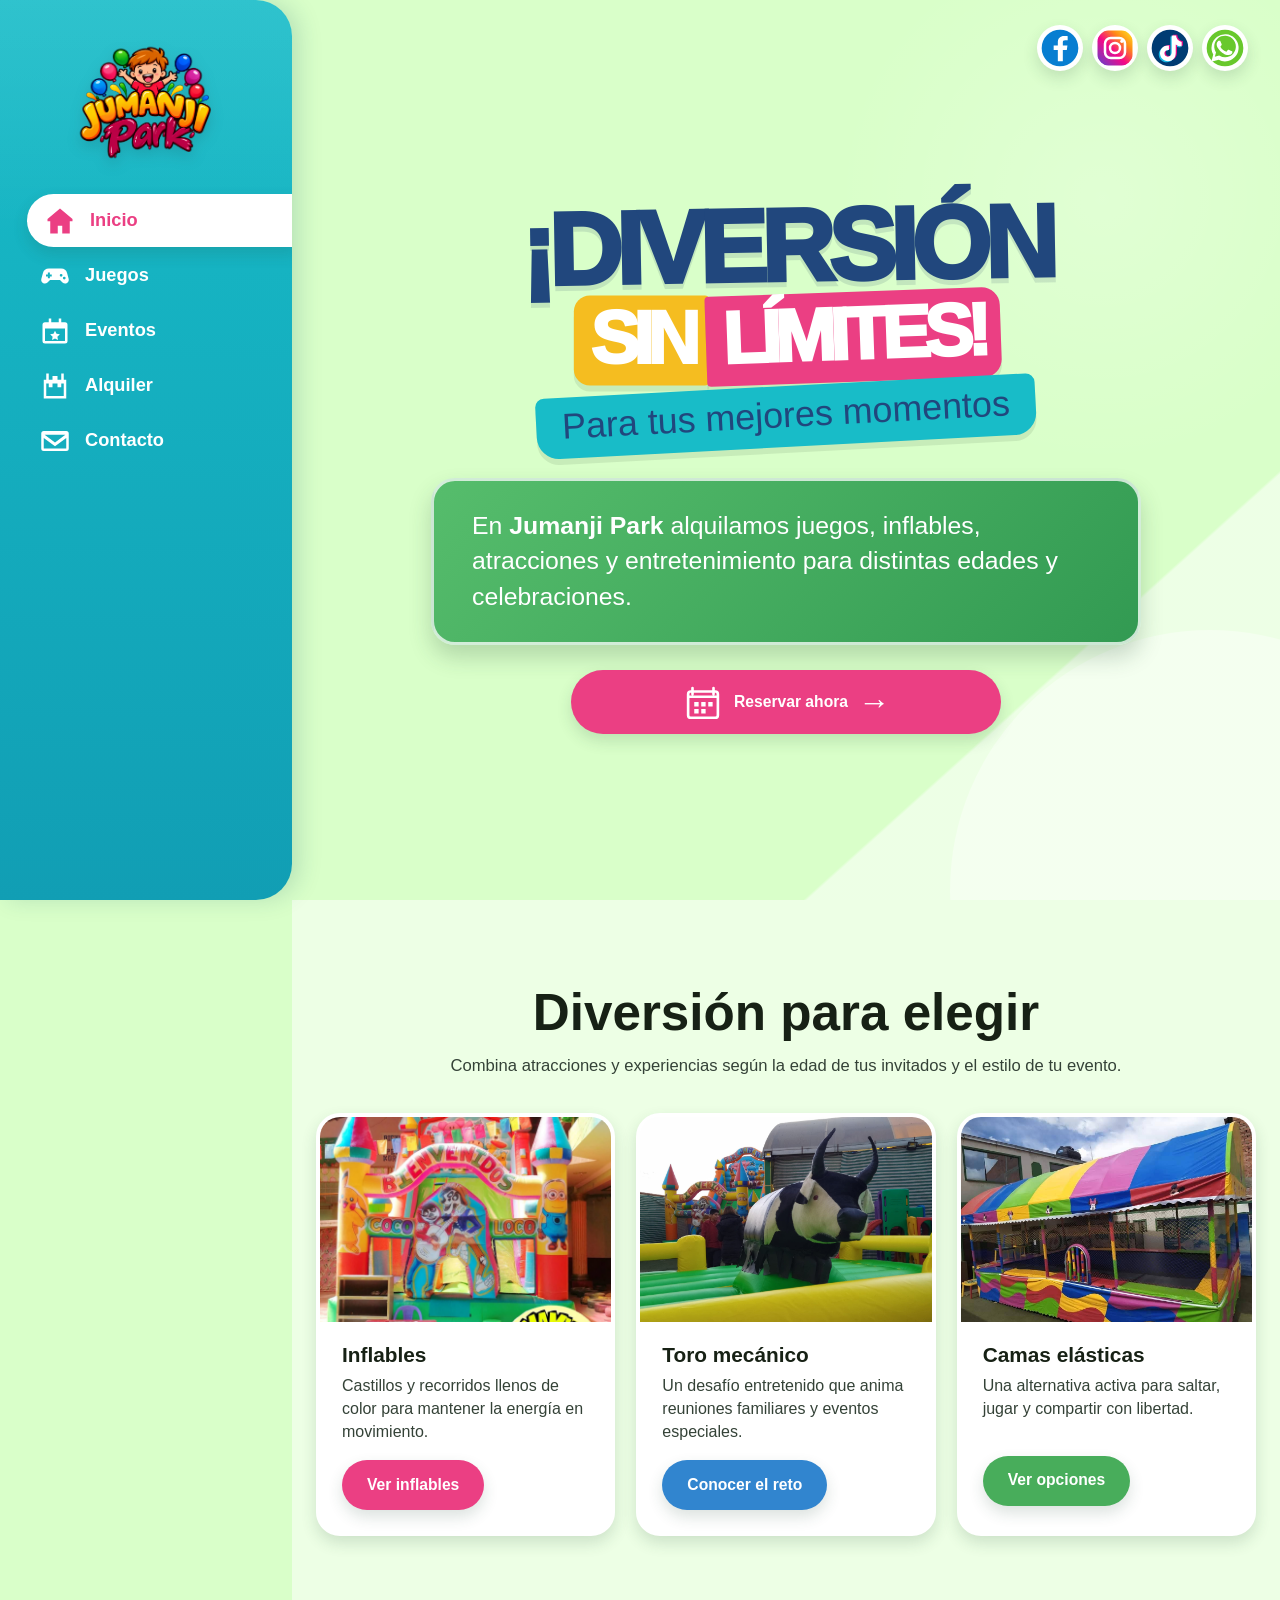
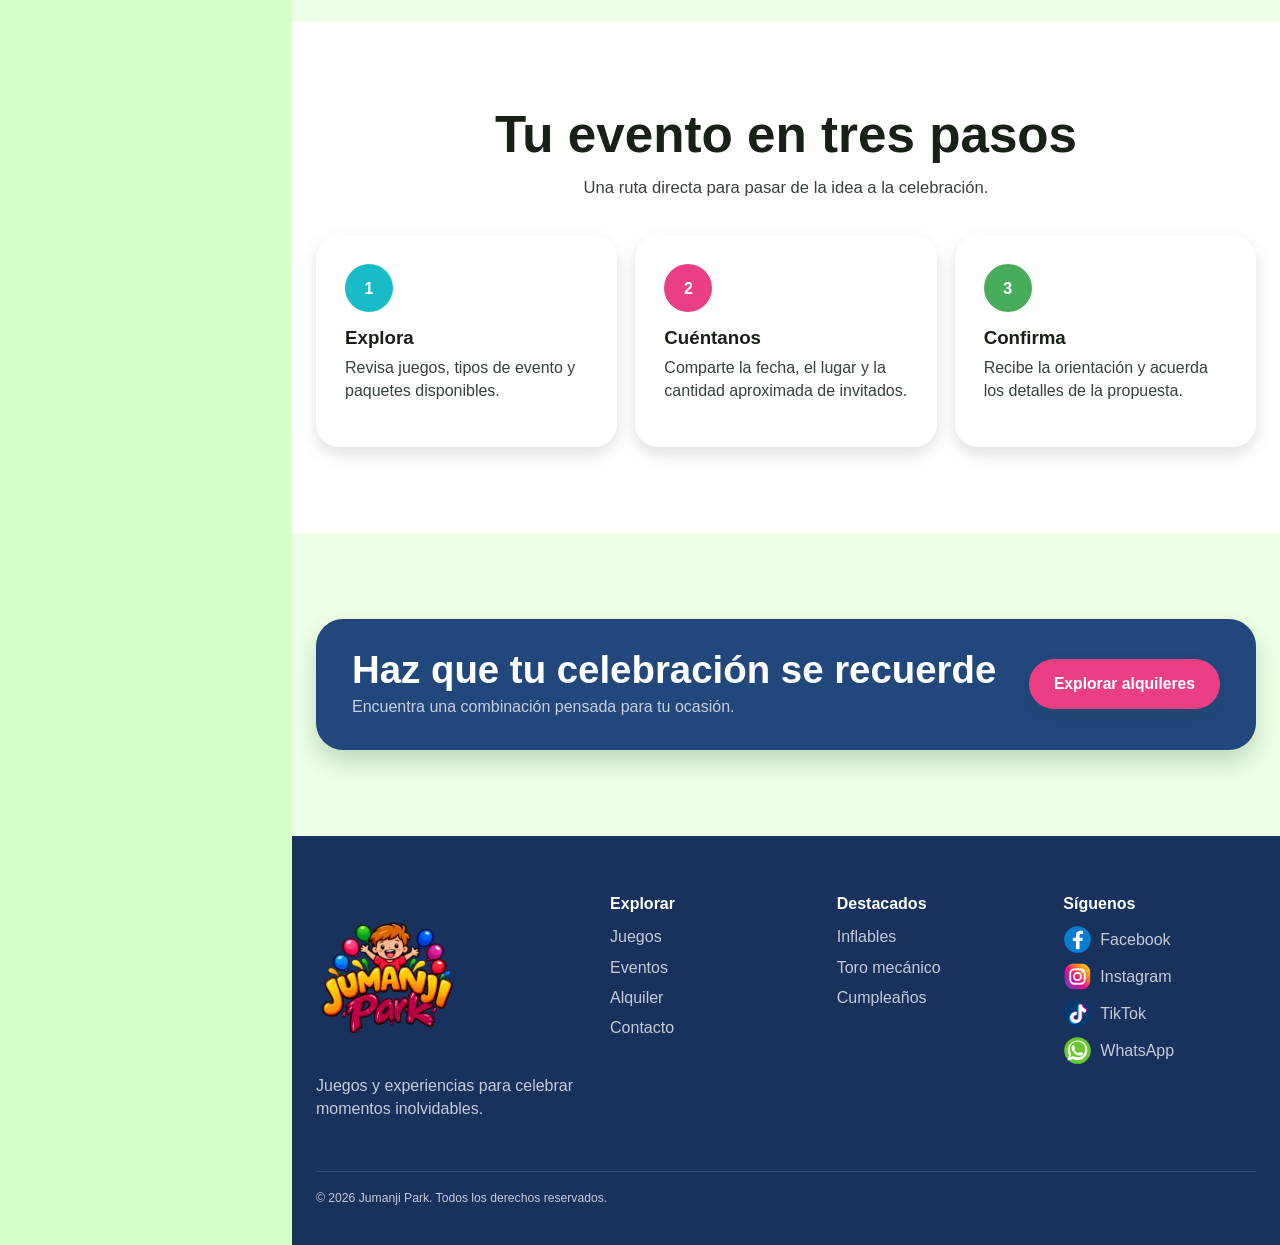
==== commit c1722573: "Add files via upload" ====
--- a/index.html
+++ b/index.html
@@ -46,10 +46,20 @@
     <!-- Reproduce el mensaje principal del diseño de inicio -->
     <section class="screen home-screen">
       <div class="screen-inner">
-        <h1 class="screen-title">¡Diversión<br>sin límites!</h1>
-        <p class="screen-subtitle">Para tus mejores momentos</p>
+        <h1 class="screen-title home-title">
+          <span class="home-title__top">¡Diversión</span>
+          <span class="home-title__line"><span class="home-title__sin">sin</span><span class="home-title__limits">límites!</span></span>
+        </h1>
+        <p class="screen-subtitle home-tagline">Para tus mejores momentos</p>
         <div class="home-message">En <strong>Jumanji Park</strong> alquilamos juegos, inflables, atracciones y entretenimiento para distintas edades y celebraciones.</div>
-        <a class="button button-arrow" href="contacto.html#reserva">Reservar ahora</a>
+        <a class="button home-reserve-button" href="contacto.html#reserva">
+          <svg class="home-reserve-button__calendar" viewBox="0 0 48 48" aria-hidden="true">
+            <path d="M12 8v7M36 8v7M8 18h32M10 12h28a3 3 0 0 1 3 3v24a3 3 0 0 1-3 3H10a3 3 0 0 1-3-3V15a3 3 0 0 1 3-3Z"/>
+            <path d="M14 24h5v5h-5zM22 24h5v5h-5zM30 24h5v5h-5zM14 32h5v5h-5zM22 32h5v5h-5z"/>
+          </svg>
+          <span>Reservar ahora</span>
+          <span class="home-reserve-button__arrow" aria-hidden="true">→</span>
+        </a>
       </div>
     </section>
 
--- a/assets/css/estilos.css
+++ b/assets/css/estilos.css
@@ -214,15 +214,7 @@
 
 /* Completa la parte inferior de la barra con una fotografía oscura */
 .sidebar-photo {
-  position: relative;
-  min-height: 205px;
-  margin: auto 22px 22px;
-  overflow: hidden;
-  border-radius: 25px;
-  background:
-    linear-gradient(rgba(25, 57, 111, 0.9), rgba(25, 57, 111, 0.92)),
-    url("../images/home/vista-general-parque.jpeg") center / cover;
-  box-shadow: inset 0 0 0 1px rgba(255, 255, 255, 0.08);
+  display: none;
 }
 
 .sidebar-photo::before {
@@ -382,6 +374,99 @@
 
 .home-message strong {
   color: var(--blanco);
+}
+
+/* Ordena el título de inicio como en el esquema dibujado */
+.home-title {
+  display: inline-grid;
+  justify-items: center;
+  width: auto;
+  transform: rotate(-1deg);
+}
+
+.home-title__top,
+.home-title__line {
+  display: flex;
+  align-items: center;
+  justify-content: center;
+}
+
+.home-title__top {
+  position: relative;
+  z-index: 2;
+  color: var(--azul-oscuro);
+  line-height: 0.96;
+  text-shadow: 0 5px 0 rgba(24, 50, 93, 0.12);
+}
+
+.home-title__line {
+  margin-top: -0.04em;
+  color: var(--blanco);
+  font-size: 0.72em;
+  line-height: 1;
+}
+
+.home-title__sin,
+.home-title__limits {
+  padding: 0.08em 0.22em 0.14em;
+  box-shadow: 0 6px 0 rgba(40, 72, 47, 0.1);
+}
+
+.home-title__sin {
+  border-radius: 16px 4px 4px 16px;
+  background: var(--amarillo);
+  transform: rotate(1deg);
+}
+
+.home-title__limits {
+  margin-left: -0.05em;
+  border-radius: 4px 18px 18px 4px;
+  background: var(--rosa);
+  transform: rotate(-1deg);
+}
+
+/* Coloca el subtítulo sobre la franja turquesa del dibujo */
+.home-screen .home-tagline {
+  display: table;
+  margin: -0.2em auto 31px;
+  padding: 7px 26px 9px;
+  border-radius: 9px 9px 22px 22px;
+  color: var(--azul-oscuro);
+  background: var(--turquesa);
+  box-shadow: 0 6px 0 rgba(40, 72, 47, 0.1);
+  transform: rotate(-3deg);
+}
+
+/* Reproduce el botón rosa con calendario, texto y flecha */
+.home-reserve-button {
+  width: min(430px, 100%);
+  min-height: 67px;
+  justify-content: space-between;
+  margin-inline: auto;
+  padding: 10px 20px;
+  font-size: 1.12rem;
+}
+
+.home-reserve-button__calendar {
+  width: 42px;
+  height: 42px;
+  flex: 0 0 42px;
+  fill: none;
+  stroke: currentColor;
+  stroke-linecap: round;
+  stroke-linejoin: round;
+  stroke-width: 3;
+}
+
+.home-reserve-button__calendar path:nth-child(2) {
+  fill: currentColor;
+  stroke: none;
+}
+
+.home-reserve-button__arrow {
+  font-size: 2rem;
+  font-weight: 400;
+  line-height: 1;
 }
 
 /* Da a las llamadas principales la forma rosada del diseño */
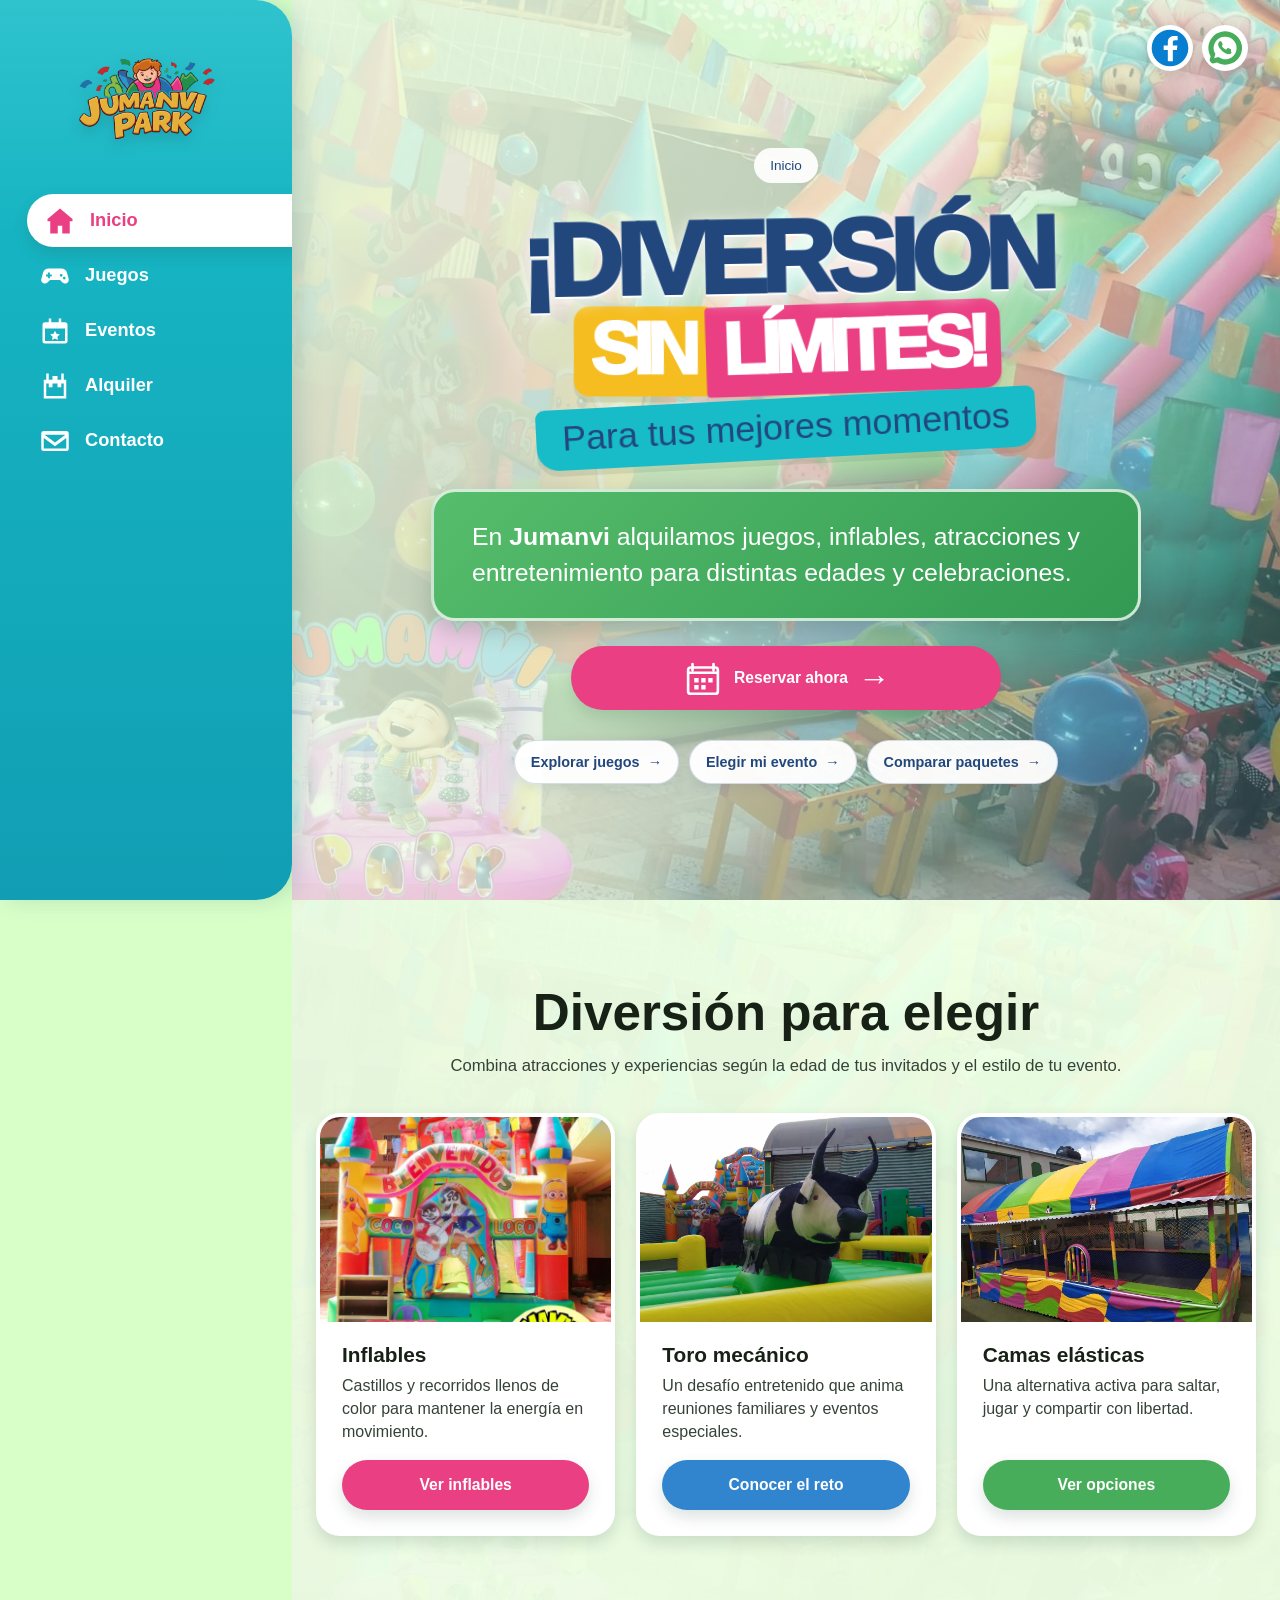
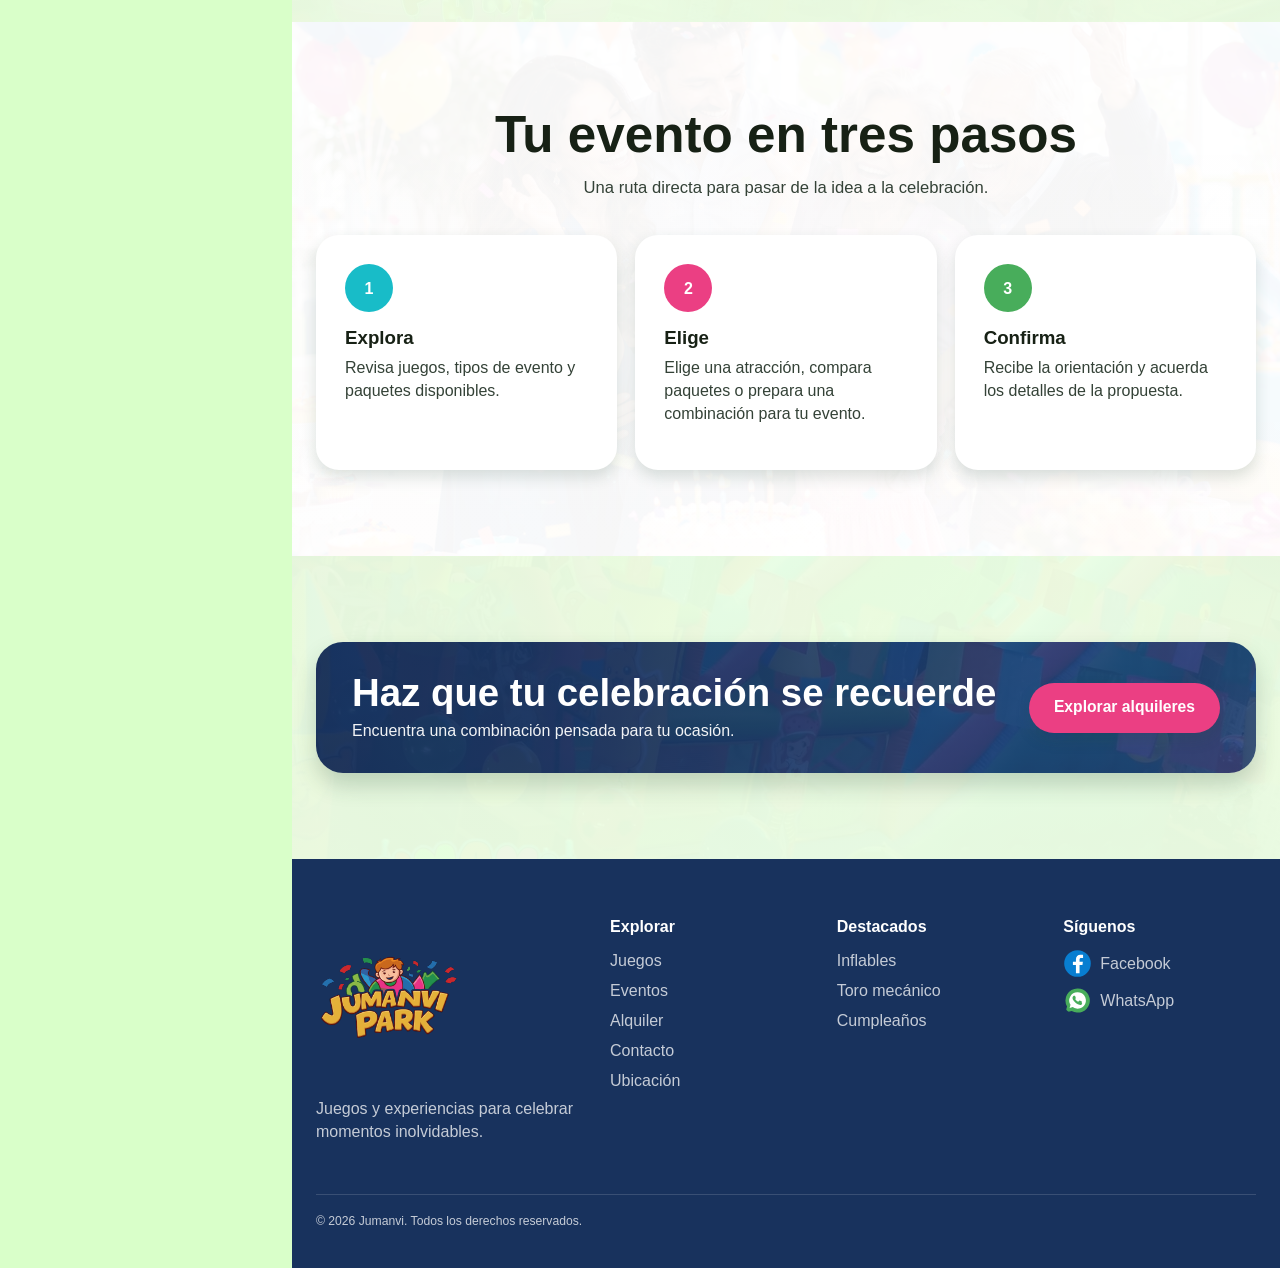
==== commit 94f0e648: "Add files via upload" ====
--- a/index.html
+++ b/index.html
@@ -1,139 +1,336 @@
 <!doctype html>
 <html lang="es">
-<head>
-  <meta charset="utf-8">
-  <meta name="viewport" content="width=device-width, initial-scale=1">
-  <meta name="description" content="Jumanji Park ofrece juegos, alquileres y entretenimiento para celebraciones y eventos.">
-  <title>Jumanji Park | Diversión sin límites</title>
-  <link rel="icon" href="assets/images/brand/logo.svg" type="image/svg+xml">
-  <link rel="stylesheet" href="assets/css/estilos.css">
-</head>
-<body>
-  <!-- Permite llegar al contenido principal sin recorrer todo el menú -->
-  <a class="skip-link" href="#contenido">Saltar al contenido</a>
-
-  <!-- Mantiene la marca y las páginas principales en la barra lateral -->
-  <header class="site-header">
-    <a class="brand" href="index.html" aria-label="Ir al inicio de Jumanji Park">
-      <img src="assets/images/brand/logo.svg" alt="Jumanji Park" width="303" height="166">
+  <head>
+    <meta charset="utf-8">
+    <meta name="viewport" content="width=device-width, initial-scale=1">
+    <meta name="description" content="Jumanvi ofrece juegos, alquileres y entretenimiento para celebraciones y eventos.">
+    <title>
+      Jumanvi | Diversión sin límites
+    </title>
+    <link rel="icon" href="assets/images/brand/logo.svg" type="image/svg+xml">
+    <link rel="stylesheet" href="assets/css/estilos.css">
+  </head>
+  <body class="page-inicio">
+    <a class="skip-link" href="#contenido">
+      Saltar al contenido
     </a>
-    <!-- Convierte la barra lateral en un menú compacto en teléfonos -->
-    <div class="navigation">
-      <input class="menu-toggle" id="menu-toggle" type="checkbox">
-      <label class="menu-button" for="menu-toggle">Menú</label>
-      <div class="menu-panel">
-        <nav class="primary-nav" aria-label="Navegación principal">
-          <a href="index.html" aria-current="page"><span class="menu-icon menu-icon--inicio"></span>Inicio</a>
-          <a href="juegos.html"><span class="menu-icon menu-icon--juegos"></span>Juegos</a>
-          <a href="eventos.html"><span class="menu-icon menu-icon--eventos"></span>Eventos</a>
-          <a href="alquiler.html"><span class="menu-icon menu-icon--alquiler"></span>Alquiler</a>
-          <a href="contacto.html"><span class="menu-icon menu-icon--contacto"></span>Contacto</a>
-        </nav>
-        <div class="sidebar-photo"><span>Diversión para celebrar a lo grande.</span></div>
+    <header class="site-header">
+      <a class="brand" href="index.html" aria-label="Ir al inicio de Jumanvi">
+        <img src="assets/images/brand/logo.svg" alt="Jumanvi" width="303" height="166">
+      </a>
+      <div class="navigation">
+        <input class="menu-toggle" id="menu-toggle" type="checkbox" aria-label="Abrir o cerrar el menú" aria-controls="menu-panel">
+        <label class="menu-button" for="menu-toggle">
+          Menú
+        </label>
+        <div class="menu-panel" id="menu-panel">
+          <nav class="primary-nav" aria-label="Navegación principal">
+            <a href="index.html" aria-current="page">
+              <span class="menu-icon menu-icon--inicio">
+              </span>
+              Inicio
+            </a>
+            <a href="juegos.html">
+              <span class="menu-icon menu-icon--juegos">
+              </span>
+              Juegos
+            </a>
+            <a href="eventos.html">
+              <span class="menu-icon menu-icon--eventos">
+              </span>
+              Eventos
+            </a>
+            <a href="alquiler.html">
+              <span class="menu-icon menu-icon--alquiler">
+              </span>
+              Alquiler
+            </a>
+            <a href="contacto.html">
+              <span class="menu-icon menu-icon--contacto">
+              </span>
+              Contacto
+            </a>
+          </nav>
+        </div>
       </div>
+    </header>
+    <div class="floating-socials" aria-label="Redes sociales">
+      <a class="social-link" href="https://www.facebook.com/share/14ofRNHxwtY/" target="_blank" rel="noopener noreferrer" aria-label="Facebook">
+        <img src="assets/icons/facebook.svg" alt="" width="48" height="48">
+      </a>
+      <a class="social-link" href="https://wa.me/59173835908" target="_blank" rel="noopener noreferrer" aria-label="WhatsApp">
+        <img src="assets/icons/whatsapp.svg" alt="" width="48" height="48">
+      </a>
     </div>
-  </header>
-
-  <!-- Deja disponibles las cuatro redes solicitadas -->
-  <div class="floating-socials" aria-label="Redes sociales">
-    <a class="social-link" href="" aria-label="Facebook"><img src="assets/icons/facebook.svg" alt="" width="48" height="48"></a>
-    <a class="social-link" href="" aria-label="Instagram"><img src="assets/icons/instagram.svg" alt="" width="48" height="48"></a>
-    <a class="social-link" href="" aria-label="TikTok"><img src="assets/icons/tiktok.svg" alt="" width="48" height="48"></a>
-    <a class="social-link" href="" aria-label="WhatsApp"><img src="assets/icons/whatsapp.svg" alt="" width="48" height="48"></a>
-  </div>
-
-  <main class="site-main" id="contenido">
-    <!-- Reproduce el mensaje principal del diseño de inicio -->
-    <section class="screen home-screen">
-      <div class="screen-inner">
-        <h1 class="screen-title home-title">
-          <span class="home-title__top">¡Diversión</span>
-          <span class="home-title__line"><span class="home-title__sin">sin</span><span class="home-title__limits">límites!</span></span>
-        </h1>
-        <p class="screen-subtitle home-tagline">Para tus mejores momentos</p>
-        <div class="home-message">En <strong>Jumanji Park</strong> alquilamos juegos, inflables, atracciones y entretenimiento para distintas edades y celebraciones.</div>
-        <a class="button home-reserve-button" href="contacto.html#reserva">
-          <svg class="home-reserve-button__calendar" viewBox="0 0 48 48" aria-hidden="true">
-            <path d="M12 8v7M36 8v7M8 18h32M10 12h28a3 3 0 0 1 3 3v24a3 3 0 0 1-3 3H10a3 3 0 0 1-3-3V15a3 3 0 0 1 3-3Z"/>
-            <path d="M14 24h5v5h-5zM22 24h5v5h-5zM30 24h5v5h-5zM14 32h5v5h-5zM22 32h5v5h-5z"/>
-          </svg>
-          <span>Reservar ahora</span>
-          <span class="home-reserve-button__arrow" aria-hidden="true">→</span>
-        </a>
+    <main class="site-main" id="contenido">
+      <section class="screen home-screen">
+        <div class="screen-inner">
+          <nav class="breadcrumbs" aria-label="Ubicación actual">
+            <span aria-current="page">
+              Inicio
+            </span>
+          </nav>
+          <h1 class="screen-title home-title">
+            <span class="home-title__top">
+              ¡Diversión
+            </span>
+            <span class="home-title__line">
+              <span class="home-title__sin">
+                sin
+              </span>
+              <span class="home-title__limits">
+                límites!
+              </span>
+            </span>
+          </h1>
+          <p class="screen-subtitle home-tagline">
+            Para tus mejores momentos
+          </p>
+          <div class="home-message">
+            En
+            <strong>
+              Jumanvi
+            </strong>
+            alquilamos juegos, inflables, atracciones y entretenimiento para distintas edades y celebraciones.
+          </div>
+          <a class="button home-reserve-button" href="alquiler.html#cotizacion">
+            <svg class="home-reserve-button__calendar" viewBox="0 0 48 48" aria-hidden="true">
+              <path d="M12 8v7M36 8v7M8 18h32M10 12h28a3 3 0 0 1 3 3v24a3 3 0 0 1-3 3H10a3 3 0 0 1-3-3V15a3 3 0 0 1 3-3Z"/>
+              <path d="M14 24h5v5h-5zM22 24h5v5h-5zM30 24h5v5h-5zM14 32h5v5h-5zM22 32h5v5h-5z"/>
+            </svg>
+            <span>
+              Reservar ahora
+            </span>
+            <span class="home-reserve-button__arrow" aria-hidden="true">
+              →
+            </span>
+          </a>
+          <nav class="section-nav" aria-label="Explorar inicio">
+            <a href="juegos.html">
+              Explorar juegos
+              <span aria-hidden="true">
+                →
+              </span>
+            </a>
+            <a href="eventos.html">
+              Elegir mi evento
+              <span aria-hidden="true">
+                →
+              </span>
+            </a>
+            <a href="alquiler.html#paquetes">
+              Comparar paquetes
+              <span aria-hidden="true">
+                →
+              </span>
+            </a>
+          </nav>
+        </div>
+      </section>
+      <section class="content-section" aria-labelledby="titulo-destacados">
+        <div class="container">
+          <div class="section-heading">
+            <h2 id="titulo-destacados">
+              Diversión para elegir
+            </h2>
+            <p>
+              Combina atracciones y experiencias según la edad de tus invitados y el estilo de tu evento.
+            </p>
+          </div>
+          <div class="detail-grid">
+            <article class="detail-card">
+              <img src="assets/images/games/inflables/castillo-inflable.jpeg" alt="Castillo inflable colorido" width="1200" height="1600" loading="lazy">
+              <div class="detail-card__body">
+                <h3>
+                  Inflables
+                </h3>
+                <p>
+                  Castillos y recorridos llenos de color para mantener la energía en movimiento.
+                </p>
+                <a class="button" href="juegos.html#inflables">
+                  Ver inflables
+                </a>
+              </div>
+            </article>
+            <article class="detail-card">
+              <img src="assets/images/games/toro-mecanico/toro-mecanico.jpeg" alt="Toro mecánico con zona de seguridad" width="2048" height="1536" loading="lazy">
+              <div class="detail-card__body">
+                <h3>
+                  Toro mecánico
+                </h3>
+                <p>
+                  Un desafío entretenido que anima reuniones familiares y eventos especiales.
+                </p>
+                <a class="button button--blue" href="juegos.html#toro-mecanico">
+                  Conocer el reto
+                </a>
+              </div>
+            </article>
+            <article class="detail-card">
+              <img src="assets/images/games/camas-elasticas/cama-elastica-grande.jpeg" alt="Cama elástica amplia y colorida" width="1080" height="810" loading="lazy">
+              <div class="detail-card__body">
+                <h3>
+                  Camas elásticas
+                </h3>
+                <p>
+                  Una alternativa activa para saltar, jugar y compartir con libertad.
+                </p>
+                <a class="button button--green" href="juegos.html#camas-elasticas">
+                  Ver opciones
+                </a>
+              </div>
+            </article>
+          </div>
+        </div>
+      </section>
+      <section class="content-section content-section--white" aria-labelledby="titulo-pasos">
+        <div class="container">
+          <div class="section-heading">
+            <h2 id="titulo-pasos">
+              Tu evento en tres pasos
+            </h2>
+            <p>
+              Una ruta directa para pasar de la idea a la celebración.
+            </p>
+          </div>
+          <div class="steps">
+            <article class="step">
+              <span class="step-number">
+                1
+              </span>
+              <h3>
+                Explora
+              </h3>
+              <p>
+                Revisa juegos, tipos de evento y paquetes disponibles.
+              </p>
+            </article>
+            <article class="step">
+              <span class="step-number">
+                2
+              </span>
+              <h3>
+                Elige
+              </h3>
+              <p>
+                Elige una atracción, compara paquetes o prepara una combinación para tu evento.
+              </p>
+            </article>
+            <article class="step">
+              <span class="step-number">
+                3
+              </span>
+              <h3>
+                Confirma
+              </h3>
+              <p>
+                Recibe la orientación y acuerda los detalles de la propuesta.
+              </p>
+            </article>
+          </div>
+        </div>
+      </section>
+      <section class="content-section">
+        <div class="container">
+          <div class="cta-panel">
+            <div>
+              <h2>
+                Haz que tu celebración se recuerde
+              </h2>
+              <p>
+                Encuentra una combinación pensada para tu ocasión.
+              </p>
+            </div>
+            <a class="button" href="alquiler.html">
+              Explorar alquileres
+            </a>
+          </div>
+        </div>
+      </section>
+    </main>
+    <footer class="site-footer">
+      <div class="container footer-grid">
+        <div class="footer-brand">
+          <img src="assets/images/brand/logo.svg" alt="Jumanvi" width="303" height="166">
+          <p>
+            Juegos y experiencias para celebrar momentos inolvidables.
+          </p>
+        </div>
+        <div>
+          <h2>
+            Explorar
+          </h2>
+          <ul class="footer-links">
+            <li>
+              <a href="juegos.html">
+                Juegos
+              </a>
+            </li>
+            <li>
+              <a href="eventos.html">
+                Eventos
+              </a>
+            </li>
+            <li>
+              <a href="alquiler.html">
+                Alquiler
+              </a>
+            </li>
+            <li>
+              <a href="contacto.html">
+                Contacto
+              </a>
+            </li>
+            <li>
+              <a href="contacto.html#ubicacion">
+                Ubicación
+              </a>
+            </li>
+          </ul>
+        </div>
+        <div>
+          <h2>
+            Destacados
+          </h2>
+          <ul class="footer-links">
+            <li>
+              <a href="juegos.html#inflables">
+                Inflables
+              </a>
+            </li>
+            <li>
+              <a href="juegos.html#toro-mecanico">
+                Toro mecánico
+              </a>
+            </li>
+            <li>
+              <a href="eventos.html#cumpleanos">
+                Cumpleaños
+              </a>
+            </li>
+          </ul>
+        </div>
+        <div>
+          <h2>
+            Síguenos
+          </h2>
+          <div class="footer-socials">
+            <a href="https://www.facebook.com/share/14ofRNHxwtY/" target="_blank" rel="noopener noreferrer">
+              <img src="assets/icons/facebook.svg" alt="" width="48" height="48">
+              Facebook
+            </a>
+            <a href="https://wa.me/59173835908" target="_blank" rel="noopener noreferrer">
+              <img src="assets/icons/whatsapp.svg" alt="" width="48" height="48">
+              WhatsApp
+            </a>
+          </div>
+        </div>
       </div>
-    </section>
-
-    <!-- Presenta una selección rápida de juegos con fotografías reales -->
-    <section class="content-section" aria-labelledby="titulo-destacados">
-      <div class="container">
-        <div class="section-heading">
-          <h2 id="titulo-destacados">Diversión para elegir</h2>
-          <p>Combina atracciones y experiencias según la edad de tus invitados y el estilo de tu evento.</p>
-        </div>
-        <div class="detail-grid">
-          <article class="detail-card">
-            <img src="assets/images/games/inflables/castillo-inflable.jpeg" alt="Castillo inflable colorido" width="1200" height="1600" loading="lazy">
-            <div class="detail-card__body">
-              <h3>Inflables</h3>
-              <p>Castillos y recorridos llenos de color para mantener la energía en movimiento.</p>
-              <a class="button" href="juegos.html#inflables">Ver inflables</a>
-            </div>
-          </article>
-          <article class="detail-card">
-            <img src="assets/images/games/toro-mecanico/toro-mecanico.jpeg" alt="Toro mecánico con zona de seguridad" width="2048" height="1536" loading="lazy">
-            <div class="detail-card__body">
-              <h3>Toro mecánico</h3>
-              <p>Un desafío entretenido que anima reuniones familiares y eventos especiales.</p>
-              <a class="button button--blue" href="juegos.html#toro-mecanico">Conocer el reto</a>
-            </div>
-          </article>
-          <article class="detail-card">
-            <img src="assets/images/games/camas-elasticas/cama-elastica-grande.jpeg" alt="Cama elástica amplia y colorida" width="1080" height="810" loading="lazy">
-            <div class="detail-card__body">
-              <h3>Camas elásticas</h3>
-              <p>Una alternativa activa para saltar, jugar y compartir con libertad.</p>
-              <a class="button button--green" href="juegos.html#camas-elasticas">Ver opciones</a>
-            </div>
-          </article>
-        </div>
+      <div class="container footer-bottom">
+        <p>
+          © 2026 Jumanvi. Todos los derechos reservados.
+        </p>
       </div>
-    </section>
-
-    <!-- Explica los pasos principales para organizar una reserva -->
-    <section class="content-section content-section--white" aria-labelledby="titulo-pasos">
-      <div class="container">
-        <div class="section-heading">
-          <h2 id="titulo-pasos">Tu evento en tres pasos</h2>
-          <p>Una ruta directa para pasar de la idea a la celebración.</p>
-        </div>
-        <div class="steps">
-          <article class="step"><span class="step-number">1</span><h3>Explora</h3><p>Revisa juegos, tipos de evento y paquetes disponibles.</p></article>
-          <article class="step"><span class="step-number">2</span><h3>Cuéntanos</h3><p>Comparte la fecha, el lugar y la cantidad aproximada de invitados.</p></article>
-          <article class="step"><span class="step-number">3</span><h3>Confirma</h3><p>Recibe la orientación y acuerda los detalles de la propuesta.</p></article>
-        </div>
-      </div>
-    </section>
-
-    <!-- Invita a conocer las opciones de alquiler -->
-    <section class="content-section">
-      <div class="container">
-        <div class="cta-panel">
-          <div><h2>Haz que tu celebración se recuerde</h2><p>Encuentra una combinación pensada para tu ocasión.</p></div>
-          <a class="button" href="alquiler.html">Explorar alquileres</a>
-        </div>
-      </div>
-    </section>
-  </main>
-
-  <!-- Reúne accesos útiles y redes al final de la página -->
-  <footer class="site-footer">
-    <div class="container footer-grid">
-      <div class="footer-brand"><img src="assets/images/brand/logo.svg" alt="Jumanji Park" width="303" height="166"><p>Juegos y experiencias para celebrar momentos inolvidables.</p></div>
-      <div><h2>Explorar</h2><ul class="footer-links"><li><a href="juegos.html">Juegos</a></li><li><a href="eventos.html">Eventos</a></li><li><a href="alquiler.html">Alquiler</a></li><li><a href="contacto.html">Contacto</a></li></ul></div>
-      <div><h2>Destacados</h2><ul class="footer-links"><li><a href="juegos.html#inflables">Inflables</a></li><li><a href="juegos.html#toro-mecanico">Toro mecánico</a></li><li><a href="eventos.html#cumpleanos">Cumpleaños</a></li></ul></div>
-      <div><h2>Síguenos</h2><div class="footer-socials"><a href=""><img src="assets/icons/facebook.svg" alt="" width="48" height="48">Facebook</a><a href=""><img src="assets/icons/instagram.svg" alt="" width="48" height="48">Instagram</a><a href=""><img src="assets/icons/tiktok.svg" alt="" width="48" height="48">TikTok</a><a href=""><img src="assets/icons/whatsapp.svg" alt="" width="48" height="48">WhatsApp</a></div></div>
-    </div>
-    <div class="container footer-bottom"><p>© 2026 Jumanji Park. Todos los derechos reservados.</p></div>
-  </footer>
-</body>
+    </footer>
+  </body>
 </html>
--- a/assets/css/estilos.css
+++ b/assets/css/estilos.css
@@ -1,5 +1,5 @@
-/* Reúne los colores y medidas que se repiten en todo el sitio */
 :root {
+
   --turquesa: #18bcc8;
   --turquesa-oscuro: #119eb4;
   --verde-fondo: #d9ffc9;
@@ -14,25 +14,24 @@
   --negro: #172115;
   --texto: #344237;
   --blanco: #ffffff;
+
   --barra: 292px;
+
   --sombra: 0 12px 22px rgba(39, 77, 53, 0.22);
   --sombra-suave: 0 7px 15px rgba(39, 77, 53, 0.16);
 }
 
-/* Evita que los espacios cambien el ancho previsto de cada elemento */
 *,
 *::before,
 *::after {
   box-sizing: border-box;
 }
 
-/* Hace suaves los saltos entre secciones de la misma página */
 html {
   scroll-behavior: smooth;
   scroll-padding-top: 22px;
 }
 
-/* Define la apariencia general de todas las páginas */
 body {
   margin: 0;
   min-width: 320px;
@@ -87,7 +86,6 @@
   margin-bottom: 8px;
 }
 
-/* Permite llegar al contenido principal usando el teclado */
 .skip-link {
   position: fixed;
   top: 10px;
@@ -104,14 +102,13 @@
   transform: translateY(0);
 }
 
-/* Mantiene el contenido centrado y con un ancho cómodo */
 .container {
   width: min(1120px, calc(100% - 48px));
   margin-inline: auto;
 }
 
-/* Forma la barra lateral turquesa de los diseños de referencia */
 .site-header {
+
   position: fixed;
   inset: 0 auto 0 0;
   z-index: 100;
@@ -119,6 +116,7 @@
   min-height: 100vh;
   overflow: hidden;
   color: var(--blanco);
+
   background:
     linear-gradient(180deg, rgba(255, 255, 255, 0.1), transparent 26%),
     linear-gradient(180deg, var(--turquesa) 0%, var(--turquesa-oscuro) 100%);
@@ -126,7 +124,6 @@
   box-shadow: 8px 0 22px rgba(22, 91, 102, 0.17);
 }
 
-/* Presenta el logo en la parte superior de la barra */
 .brand {
   display: grid;
   height: 194px;
@@ -141,7 +138,6 @@
   filter: drop-shadow(0 6px 7px rgba(25, 72, 78, 0.2));
 }
 
-/* Mantiene el menú abierto en escritorio */
 .menu-toggle,
 .menu-button {
   display: none;
@@ -153,7 +149,6 @@
   flex-direction: column;
 }
 
-/* Ordena las páginas como botones grandes y fáciles de reconocer */
 .primary-nav {
   display: grid;
   gap: 2px;
@@ -161,6 +156,7 @@
 }
 
 .primary-nav a {
+
   display: flex;
   min-height: 53px;
   align-items: center;
@@ -170,6 +166,7 @@
   color: var(--blanco);
   font-size: 1.14rem;
   font-weight: 900;
+
   transition: color 160ms ease, background 160ms ease, transform 160ms ease;
 }
 
@@ -182,7 +179,6 @@
   transform: translateX(5px);
 }
 
-/* Muestra el símbolo correspondiente junto a cada página */
 .menu-icon {
   width: 30px;
   height: 30px;
@@ -212,33 +208,6 @@
   --icon: url("../icons/contacto.svg");
 }
 
-/* Completa la parte inferior de la barra con una fotografía oscura */
-.sidebar-photo {
-  display: none;
-}
-
-.sidebar-photo::before {
-  content: "✦";
-  position: absolute;
-  top: 50%;
-  left: 50%;
-  color: rgba(255, 255, 255, 0.07);
-  font-size: 8rem;
-  transform: translate(-50%, -50%);
-}
-
-.sidebar-photo span {
-  position: absolute;
-  right: 18px;
-  bottom: 16px;
-  left: 18px;
-  color: rgba(255, 255, 255, 0.73);
-  font-size: 0.76rem;
-  font-weight: 700;
-  text-align: center;
-}
-
-/* Deja las redes visibles en la esquina superior derecha */
 .floating-socials {
   position: fixed;
   top: 25px;
@@ -270,13 +239,12 @@
   height: 100%;
 }
 
-/* Deja libre la zona ocupada por la barra lateral */
 .site-main,
+
 .site-footer {
   margin-left: var(--barra);
 }
 
-/* Crea el panel principal verde de cada página */
 .screen {
   position: relative;
   display: flex;
@@ -284,10 +252,7 @@
   align-items: center;
   overflow: hidden;
   padding: 90px 5vw 58px;
-  background:
-    linear-gradient(138deg, transparent 0 76%, rgba(255, 255, 255, 0.53) 76.2% 100%),
-    radial-gradient(circle at 82% 22%, rgba(255, 255, 255, 0.2), transparent 25%),
-    var(--verde-fondo);
+  background: var(--verde-fondo);
 }
 
 .screen::after {
@@ -339,7 +304,6 @@
   box-shadow: var(--sombra-suave);
 }
 
-/* Imita la portada central del diseño de inicio */
 .home-screen .screen-inner {
   max-width: 900px;
   text-align: center;
@@ -376,7 +340,6 @@
   color: var(--blanco);
 }
 
-/* Ordena el título de inicio como en el esquema dibujado */
 .home-title {
   display: inline-grid;
   justify-items: center;
@@ -385,6 +348,7 @@
 }
 
 .home-title__top,
+
 .home-title__line {
   display: flex;
   align-items: center;
@@ -407,6 +371,7 @@
 }
 
 .home-title__sin,
+
 .home-title__limits {
   padding: 0.08em 0.22em 0.14em;
   box-shadow: 0 6px 0 rgba(40, 72, 47, 0.1);
@@ -425,7 +390,6 @@
   transform: rotate(-1deg);
 }
 
-/* Coloca el subtítulo sobre la franja turquesa del dibujo */
 .home-screen .home-tagline {
   display: table;
   margin: -0.2em auto 31px;
@@ -437,7 +401,6 @@
   transform: rotate(-3deg);
 }
 
-/* Reproduce el botón rosa con calendario, texto y flecha */
 .home-reserve-button {
   width: min(430px, 100%);
   min-height: 67px;
@@ -469,7 +432,6 @@
   line-height: 1;
 }
 
-/* Da a las llamadas principales la forma rosada del diseño */
 .button {
   display: inline-flex;
   min-height: 50px;
@@ -512,7 +474,6 @@
   line-height: 0;
 }
 
-/* Ordena las tarjetas visuales como en los paneles de Gemini */
 .visual-grid {
   display: grid;
   gap: 18px;
@@ -552,6 +513,7 @@
 }
 
 .visual-card {
+
   --tone: var(--turquesa);
   display: flex;
   min-width: 0;
@@ -647,7 +609,6 @@
   --tone: var(--turquesa);
 }
 
-/* Separa la información ampliada del panel principal */
 .content-section {
   padding: 86px 0;
   background: var(--verde-fondo-claro);
@@ -668,8 +629,8 @@
   font-size: 1.04rem;
 }
 
-/* Amplía cada opción con una tarjeta clara y una fotografía */
 .detail-grid {
+
   display: grid;
   grid-template-columns: repeat(3, 1fr);
   gap: 21px;
@@ -684,6 +645,7 @@
 }
 
 .detail-card img {
+
   width: 100%;
   height: 205px;
   object-fit: cover;
@@ -702,7 +664,6 @@
   margin-bottom: 17px;
 }
 
-/* Presenta los pasos en tarjetas numeradas */
 .steps {
   display: grid;
   grid-template-columns: repeat(3, 1fr);
@@ -740,7 +701,6 @@
   background: var(--verde);
 }
 
-/* Organiza los paquetes igual que las tarjetas de la referencia */
 .package-grid {
   display: grid;
   grid-template-columns: repeat(3, 1fr);
@@ -842,7 +802,6 @@
   border-color: var(--verde);
 }
 
-/* Mantiene las preguntas cerradas hasta que se quieran consultar */
 .faq-list {
   display: grid;
   max-width: 850px;
@@ -868,8 +827,8 @@
   padding: 0 21px 19px;
 }
 
-/* Reproduce el reparto entre accesos rápidos y formulario */
 .contact-layout {
+
   display: grid;
   grid-template-columns: minmax(270px, 0.78fr) minmax(380px, 1.22fr);
   align-items: stretch;
@@ -878,46 +837,49 @@
 
 .contact-options {
   display: grid;
-  gap: 14px;
-}
-
-.contact-option {
-  --tone: var(--turquesa);
+  align-self: start;
+  gap: 8px;
+  padding-block: 12px;
+}
+
+.contact-channel {
+  display: flex;
+  min-height: 72px;
+  align-items: center;
+  gap: 12px;
+  padding: 12px 0;
+  border-bottom: 1px solid rgba(33, 71, 125, 0.18);
+  color: var(--azul-oscuro);
+  transition: transform 180ms ease, color 180ms ease;
+}
+
+.contact-channel img {
+  width: 44px;
+  height: 44px;
+  flex: 0 0 44px;
+}
+
+.contact-channel__content {
   display: grid;
-  min-height: 132px;
-  place-items: center;
-  padding: 17px;
-  border: 7px solid var(--tone);
-  border-radius: 25px;
-  background: var(--blanco);
-  box-shadow: var(--sombra);
-  text-align: center;
-}
-
-.contact-option:nth-child(2) {
-  --tone: var(--rosa);
-}
-
-.contact-option:nth-child(3) {
-  --tone: var(--violeta);
-}
-
-.contact-option h2 {
-  margin-bottom: 2px;
-  font-size: 1.6rem;
-}
-
-.contact-option p {
-  margin-bottom: 10px;
-}
-
-.contact-option .button {
-  min-height: 41px;
-  padding: 7px 22px;
-  background: var(--azul);
-}
-
-/* Da al formulario el marco verde y los campos del diseño */
+  min-width: 0;
+  flex: 1;
+  gap: 3px;
+}
+
+.contact-channel__content strong {
+  font-size: 1.15rem;
+}
+
+.contact-channel__content > span {
+  font-size: 0.88rem;
+  line-height: 1.45;
+}
+
+.contact-channel__arrow {
+  font-size: 1.25rem;
+  transition: transform 180ms ease;
+}
+
 .form-card {
   padding: 27px;
   border: 7px solid var(--verde);
@@ -933,6 +895,7 @@
 }
 
 .form-grid {
+
   display: grid;
   grid-template-columns: repeat(2, 1fr);
   gap: 13px;
@@ -967,6 +930,7 @@
 }
 
 .field textarea {
+
   min-height: 105px;
   resize: vertical;
 }
@@ -989,7 +953,6 @@
   text-align: center;
 }
 
-/* Cierra el contenido con una invitación clara */
 .cta-panel {
   display: flex;
   align-items: center;
@@ -1013,7 +976,6 @@
   color: rgba(255, 255, 255, 0.75);
 }
 
-/* Organiza el pie sin competir con el panel principal */
 .site-footer {
   padding: 60px 0 25px;
   color: rgba(255, 255, 255, 0.75);
@@ -1076,8 +1038,8 @@
   font-size: 0.76rem;
 }
 
-/* Ajusta el panel cuando el escritorio es más estrecho */
 @media (max-width: 1180px) {
+
   :root {
     --barra: 246px;
   }
@@ -1105,11 +1067,6 @@
     font-size: 1rem;
   }
 
-  .sidebar-photo {
-    min-height: 180px;
-    margin-inline: 16px;
-  }
-
   .screen {
     padding-right: 3vw;
     padding-left: 3vw;
@@ -1130,8 +1087,8 @@
   }
 }
 
-/* Convierte la barra lateral en un encabezado compacto */
 @media (max-width: 920px) {
+
   html {
     scroll-padding-top: 80px;
   }
@@ -1210,10 +1167,6 @@
     transform: none;
   }
 
-  .sidebar-photo {
-    display: none;
-  }
-
   .floating-socials {
     display: none;
   }
@@ -1224,6 +1177,7 @@
   }
 
   .site-main,
+
   .site-footer {
     margin-left: 0;
   }
@@ -1268,17 +1222,10 @@
     gap: 18px;
   }
 
-  .contact-option {
-    border-width: 5px;
-  }
-
-  .contact-option h2 {
-    font-size: 1.3rem;
-  }
-}
-
-/* Organiza todo en una columna fluida para teléfonos */
+}
+
 @media (max-width: 680px) {
+
   .container {
     width: min(100% - 28px, 540px);
   }
@@ -1318,6 +1265,7 @@
 
   .games-grid,
   .events-grid,
+
   .rental-grid {
     grid-template-columns: repeat(2, minmax(0, 1fr));
   }
@@ -1375,6 +1323,7 @@
   .package-grid,
   .included-grid,
   .contact-layout,
+
   .form-grid {
     grid-template-columns: 1fr;
   }
@@ -1402,8 +1351,20 @@
     gap: 22px;
   }
 
-  .contact-option {
-    min-height: 122px;
+  .contact-options {
+    grid-template-columns: repeat(2, minmax(0, 1fr));
+    column-gap: 20px;
+    padding-block: 0;
+  }
+
+  .contact-channel {
+    gap: 9px;
+  }
+
+  .contact-channel img {
+    width: 36px;
+    height: 36px;
+    flex-basis: 36px;
   }
 
   .form-card {
@@ -1435,8 +1396,8 @@
   }
 }
 
-/* Evita desproporciones en teléfonos especialmente estrechos */
 @media (max-width: 390px) {
+
   .brand img {
     width: 104px;
   }
@@ -1477,8 +1438,8 @@
   }
 }
 
-/* Reduce movimientos si la persona lo prefiere */
 @media (prefers-reduced-motion: reduce) {
+
   html {
     scroll-behavior: auto;
   }
@@ -1491,3 +1452,768 @@
     animation-iteration-count: 1 !important;
   }
 }
+
+.page-inicio {
+  --hero-photo: url("../images/home/vista-general-parque.jpeg");
+}
+
+.page-juegos {
+  --hero-photo: url("../images/games/inflables/inflable-interior.jpeg");
+}
+
+.page-eventos {
+  --hero-photo: url("../images/generated/eventos/celebraciones.png");
+}
+
+.page-alquiler {
+  --hero-photo: url("../images/games/toro-mecanico/toro-mecanico.jpeg");
+}
+
+.page-contacto {
+  --hero-photo: url("../images/generated/eventos/cumpleanos.png");
+}
+
+.screen {
+  isolation: isolate;
+}
+
+.screen::before {
+  content: "";
+  position: absolute;
+  z-index: -1;
+  inset: 0;
+  background:
+    linear-gradient(120deg, rgba(237, 255, 229, 0.92), rgba(237, 255, 229, 0.76) 48%, rgba(24, 188, 200, 0.25)),
+    var(--hero-photo) center / cover no-repeat;
+  animation: scene-enter 1.2s ease-out both;
+}
+
+.screen::after {
+  z-index: -1;
+  pointer-events: none;
+  background: radial-gradient(circle, rgba(235, 63, 131, 0.14), transparent 70%);
+}
+
+.screen-header {
+  width: fit-content;
+  max-width: 100%;
+  padding: 20px 28px;
+  border: 1px solid rgba(255, 255, 255, 0.8);
+  border-radius: 28px;
+  background: rgba(255, 255, 255, 0.86);
+  box-shadow: var(--sombra-suave);
+}
+
+.home-title__top {
+  text-shadow: 0 2px 0 white, 0 4px 18px rgba(255, 255, 255, 0.9);
+}
+
+.content-section {
+  background:
+    linear-gradient(rgba(237, 255, 229, 0.96), rgba(237, 255, 229, 0.97)),
+    url("../images/home/vista-general-parque.jpeg") center / cover no-repeat;
+}
+
+.content-section--white {
+  background:
+    linear-gradient(rgba(255, 255, 255, 0.96), rgba(255, 255, 255, 0.97)),
+    url("../images/generated/eventos/celebraciones.png") center / cover no-repeat;
+}
+
+.cta-panel {
+  background:
+    linear-gradient(110deg, rgba(24, 50, 93, 0.96), rgba(33, 71, 125, 0.85)),
+    url("../images/home/vista-general-parque.jpeg") center / cover no-repeat;
+}
+
+.cta-panel p {
+  color: rgba(255, 255, 255, 0.94);
+}
+
+.breadcrumbs {
+  display: flex;
+  flex-wrap: wrap;
+  align-items: center;
+  justify-content: center;
+  gap: 10px;
+  width: fit-content;
+  max-width: 100%;
+  margin: 0 auto 26px;
+  padding: 8px 16px;
+  border-radius: 999px;
+  color: var(--azul-oscuro);
+  background: rgba(255, 255, 255, 0.93);
+  font-size: 0.85rem;
+}
+
+.breadcrumbs a {
+  text-decoration: underline;
+  text-underline-offset: 4px;
+}
+
+.section-nav {
+  display: flex;
+  flex-wrap: wrap;
+  justify-content: center;
+  gap: 10px;
+  margin: 30px 0 0;
+}
+
+.page-contacto .section-nav {
+  margin: 0 0 24px;
+}
+
+.section-nav a {
+  display: inline-flex;
+  min-height: 44px;
+  align-items: center;
+  gap: 8px;
+  padding: 10px 16px;
+  border: 1px solid rgba(33, 71, 125, 0.18);
+  border-radius: 999px;
+  color: var(--azul-oscuro);
+  background: rgba(255, 255, 255, 0.95);
+  box-shadow: 0 4px 12px rgba(33, 71, 125, 0.1);
+  font-size: 0.9rem;
+  font-weight: 700;
+  transition: transform 220ms ease, box-shadow 220ms ease;
+}
+
+.section-nav a:hover {
+  transform: translateY(-3px);
+  box-shadow: var(--sombra-suave);
+}
+
+.section-actions {
+  display: flex;
+  justify-content: center;
+  margin-top: 28px;
+}
+
+.card-caption {
+  font-size: 0.88rem;
+  color: var(--azul-oscuro);
+}
+
+.detail-card,
+.package-card,
+.step {
+  transition: transform 260ms ease, box-shadow 260ms ease, border-color 260ms ease;
+}
+
+.detail-card {
+  display: flex;
+  min-width: 0;
+  flex-direction: column;
+}
+
+.detail-card__body {
+  display: flex;
+  flex: 1;
+  flex-direction: column;
+  align-items: flex-start;
+}
+
+.detail-card__body > .button {
+  width: 100%;
+  margin-top: auto;
+}
+
+.detail-card p {
+  min-height: 0;
+}
+
+.card-details {
+  width: 100%;
+  margin: 0 0 16px;
+  border-top: 1px solid rgba(33, 71, 125, 0.15);
+  border-bottom: 1px solid rgba(33, 71, 125, 0.15);
+}
+
+.card-details summary {
+  padding: 14px 0;
+  color: var(--azul-oscuro);
+  cursor: pointer;
+  font-weight: 700;
+  line-height: 1.4;
+}
+
+.card-details p {
+  margin-bottom: 16px;
+  font-size: 0.9rem;
+}
+
+details[open] summary {
+  color: #146b76;
+}
+
+details[open] > p {
+  animation: detail-enter 250ms ease;
+}
+
+.text-link {
+  display: inline-block;
+  padding-block: 8px;
+  color: var(--azul-oscuro);
+  font-weight: 700;
+  font-size: 0.9rem;
+  text-decoration: underline;
+  text-underline-offset: 4px;
+  overflow-wrap: anywhere;
+  transition: color 200ms ease;
+}
+
+.text-link:hover {
+  color: #a31d53;
+}
+
+.feature-panel {
+  display: grid;
+  grid-template-columns: minmax(0, 1fr) minmax(0, 1fr);
+  overflow: hidden;
+  border: 4px solid white;
+  border-radius: 28px;
+  background: white;
+  box-shadow: var(--sombra-suave);
+}
+
+.feature-panel > img {
+  width: 100%;
+  height: 100%;
+  min-height: 320px;
+  object-fit: cover;
+}
+
+.feature-panel__body {
+  padding: clamp(24px, 3vw, 42px);
+}
+
+.feature-panel__body h3 {
+  font-size: 1.8rem;
+}
+
+.package-photo {
+  width: calc(100% + 54px);
+  max-width: none;
+  height: 175px;
+  margin: -27px -27px 24px;
+  object-fit: cover;
+}
+
+.package-card {
+  overflow: hidden;
+  min-width: 0;
+}
+
+.eyebrow {
+  margin-bottom: 12px;
+  color: #146b76;
+  font-size: 0.8rem;
+  font-weight: 900;
+  letter-spacing: 0.12em;
+  text-transform: uppercase;
+}
+
+.selection-summary {
+  margin: 0 0 22px;
+  padding: 18px;
+  border-left: 4px solid var(--turquesa);
+  border-radius: 12px;
+  background: #edffe5;
+}
+
+.location-panel {
+  display: grid;
+  grid-template-columns: minmax(0, 0.8fr) minmax(0, 1.2fr);
+  overflow: hidden;
+  border: 4px solid var(--blanco);
+  border-radius: 28px;
+  background: var(--blanco);
+  box-shadow: var(--sombra-suave);
+}
+
+.location-panel__info {
+  display: flex;
+  flex-direction: column;
+  align-items: flex-start;
+  justify-content: center;
+  padding: clamp(24px, 3vw, 40px);
+}
+
+.location-panel__info h3 {
+  color: var(--azul-oscuro);
+  font-size: clamp(1.6rem, 2.5vw, 2rem);
+}
+
+.location-panel__info .button {
+  max-width: 100%;
+  text-align: center;
+}
+
+.location-panel__note {
+  margin: 22px 0 0;
+  font-size: 0.9rem;
+}
+
+.location-panel__note .text-link {
+  padding-block: 0;
+}
+
+.location-panel__map {
+  min-width: 0;
+  min-height: 400px;
+  background: var(--verde-fondo-claro);
+}
+
+.location-panel__map iframe {
+  display: block;
+  width: 100%;
+  height: 100%;
+  min-height: 400px;
+  border: 0;
+}
+
+.selection-summary p {
+  margin-bottom: 4px;
+}
+
+.selection-summary .eyebrow {
+  font-size: 0.7rem;
+}
+
+.form-grid,
+.field,
+.contact-layout > * {
+  min-width: 0;
+}
+
+.field input,
+.field select,
+.field textarea {
+  transition: border-color 200ms ease, box-shadow 200ms ease;
+}
+
+.field label {
+  font-size: 0.9rem;
+}
+
+.form-note {
+  font-size: 0.85rem;
+  line-height: 1.5;
+}
+
+.form-note:empty {
+  display: none;
+}
+
+[hidden] {
+  display: none !important;
+}
+
+a:focus-visible,
+button:focus-visible,
+summary:focus-visible,
+.menu-button:focus-visible {
+  outline: 3px solid var(--azul-oscuro);
+  outline-offset: 5px;
+}
+
+[id] {
+  scroll-margin-top: 26px;
+}
+
+.detail-card:target,
+.package-card:target {
+  border-color: var(--turquesa);
+  box-shadow: 0 0 0 5px rgba(24, 188, 200, 0.17), var(--sombra);
+}
+
+.screen-inner > .breadcrumbs,
+.screen-header,
+.home-title,
+.home-tagline,
+.home-message,
+.home-reserve-button,
+.visual-grid,
+.section-nav {
+  animation: content-enter 650ms cubic-bezier(0.2, 0.65, 0.3, 1) both;
+}
+
+.screen-header,
+.home-title {
+  animation-delay: 60ms;
+}
+
+.visual-grid,
+.home-message {
+  animation-delay: 140ms;
+}
+
+.section-nav,
+.home-reserve-button {
+  animation-delay: 220ms;
+}
+
+.home-title,
+.home-tagline {
+  animation-name: title-enter;
+}
+
+.button,
+.social-link,
+.brand img {
+  transition: transform 240ms ease, box-shadow 240ms ease;
+}
+
+.button:active {
+  transform: translateY(1px) scale(0.98);
+}
+
+.footer-links a {
+  display: inline-block;
+  transition: transform 220ms ease, color 220ms ease;
+}
+
+.footer-links a:hover {
+  color: white;
+  transform: translateX(4px);
+}
+
+@media (hover: hover) and (pointer: fine) {
+  .contact-channel:hover {
+    color: #146b76;
+    transform: translateX(3px);
+  }
+
+  .contact-channel:hover .contact-channel__arrow {
+    transform: translate(2px, -2px);
+  }
+
+  .detail-card:hover,
+  .step:hover {
+    transform: translateY(-5px);
+    box-shadow: var(--sombra);
+  }
+
+  .package-card:hover {
+    transform: translateY(-6px) rotate(0);
+  }
+
+  .visual-card img,
+  .detail-card > img,
+  .package-photo {
+    transition: filter 350ms ease;
+  }
+
+  .visual-card:hover img,
+  .detail-card:hover > img,
+  .package-card:hover .package-photo {
+    filter: saturate(1.12);
+  }
+
+  .brand:hover img {
+    transform: rotate(-2deg) scale(1.03);
+  }
+}
+
+@keyframes content-enter {
+  from {
+    opacity: 0;
+    translate: 0 18px;
+  }
+
+  to {
+    opacity: 1;
+    translate: 0 0;
+  }
+}
+
+@keyframes card-enter {
+  from {
+    opacity: 0;
+    translate: 0 12px;
+  }
+
+  to {
+    opacity: 1;
+    translate: 0 0;
+  }
+}
+
+@keyframes title-enter {
+  from {
+    opacity: 0;
+    scale: 0.96;
+  }
+
+  to {
+    opacity: 1;
+    scale: 1;
+  }
+}
+
+@keyframes scene-enter {
+  from {
+    opacity: 0;
+    transform: scale(1.04);
+  }
+
+  to {
+    opacity: 1;
+    transform: scale(1);
+  }
+}
+
+@keyframes detail-enter {
+  from {
+    opacity: 0;
+    translate: 0 -5px;
+  }
+
+  to {
+    opacity: 1;
+    translate: 0 0;
+  }
+}
+
+@supports (animation-timeline: view()) {
+  @media (prefers-reduced-motion: no-preference) {
+    .content-section .section-heading,
+    .detail-card,
+    .package-card,
+    .step,
+    .feature-panel,
+    .location-panel,
+    .cta-panel {
+      animation: content-enter linear both;
+      animation-timeline: view();
+      animation-range: entry 0% entry 25%;
+    }
+  }
+}
+
+@media (max-width: 920px) {
+  .menu-toggle {
+    display: block;
+    position: absolute;
+    width: 1px;
+    height: 1px;
+    opacity: 0;
+  }
+
+  .menu-toggle:focus-visible + .menu-button {
+    outline: 3px solid white;
+    outline-offset: 4px;
+  }
+
+  .menu-toggle:checked + .menu-button + .menu-panel {
+    animation: detail-enter 240ms ease-out;
+  }
+
+  [id] {
+    scroll-margin-top: 96px;
+  }
+
+  .screen-header {
+    padding: 18px 22px;
+  }
+
+  .feature-panel {
+    grid-template-columns: 1fr;
+  }
+
+  .location-panel {
+    grid-template-columns: 1fr;
+  }
+
+  .feature-panel > img {
+    height: 280px;
+    min-height: 0;
+  }
+}
+
+@media (max-width: 680px) {
+  .home-screen {
+    min-height: calc(100svh - 74px);
+    display: flex;
+  }
+
+  .screen::before {
+    background-position: center, 60% center;
+  }
+
+  .screen-header {
+    padding: 18px 14px;
+    border-radius: 22px;
+  }
+
+  .breadcrumbs {
+    margin-bottom: 22px;
+  }
+
+  .section-nav {
+    gap: 8px;
+    margin-top: 24px;
+  }
+
+  .section-nav a {
+    flex: 1 1 calc(50% - 8px);
+    justify-content: center;
+    padding: 10px 12px;
+    font-size: 0.8rem;
+  }
+
+  .feature-panel > img {
+    height: 220px;
+  }
+
+  .home-reserve-button {
+    font-size: 1rem;
+  }
+
+  .detail-card__body {
+    padding: 20px;
+  }
+
+  .selection-summary {
+    padding: 14px;
+  }
+
+  .location-panel {
+    border-radius: 22px;
+  }
+
+  .location-panel__info {
+    padding: 24px 20px;
+  }
+
+  .location-panel__map,
+  .location-panel__map iframe {
+    min-height: 320px;
+    height: 320px;
+  }
+
+  .field input,
+  .field select,
+  .field textarea {
+    font-size: 1rem;
+  }
+}
+
+
+@media (max-width: 920px) {
+  .screen-inner > .breadcrumbs,
+  .screen-header,
+  .home-title,
+  .home-tagline,
+  .home-message,
+  .home-reserve-button,
+  .visual-grid,
+  .section-nav {
+    animation-duration: 480ms;
+  }
+
+  .screen::before {
+    animation-duration: 800ms;
+  }
+
+  .visual-card,
+  .visual-card:nth-child(even) {
+    animation: card-enter 420ms ease-out both;
+  }
+
+  .visual-card:nth-child(2) {
+    animation-delay: 40ms;
+  }
+
+  .visual-card:nth-child(3) {
+    animation-delay: 80ms;
+  }
+
+  .visual-card:nth-child(n + 4) {
+    animation-delay: 120ms;
+  }
+
+  .button,
+  .social-link,
+  .section-nav a,
+  .visual-card,
+  .contact-channel {
+    transition-duration: 160ms;
+  }
+
+  .menu-button,
+  .card-details summary,
+  .faq-list summary {
+    min-height: 44px;
+  }
+
+  .section-actions .button {
+    width: min(430px, 100%);
+  }
+}
+
+@media (hover: none) {
+  a,
+  button,
+  summary,
+  .menu-button {
+    touch-action: manipulation;
+  }
+
+  .button:hover,
+  .social-link:hover,
+  .section-nav a:hover,
+  .footer-links a:hover,
+  .visual-card:hover,
+  .visual-card:nth-child(even):hover {
+    transform: none;
+  }
+
+  .visual-card:hover {
+    box-shadow: var(--sombra);
+  }
+
+  .primary-nav a:hover:not([aria-current="page"]) {
+    color: var(--blanco);
+    background: transparent;
+    box-shadow: none;
+    transform: none;
+  }
+
+  .button:active,
+  .social-link:active,
+  .section-nav a:active,
+  .visual-card:active,
+  .visual-card:nth-child(even):active {
+    transform: scale(0.98);
+  }
+
+  .contact-channel:active {
+    transform: scale(0.98);
+  }
+
+  .card-details summary:active,
+  .faq-list summary:active {
+    color: var(--turquesa-oscuro);
+  }
+}
+
+@media (max-width: 440px) {
+  .contact-options {
+    grid-template-columns: 1fr;
+  }
+}
+
+@media (prefers-reduced-motion: reduce) {
+  html {
+    scroll-behavior: auto;
+  }
+
+  *,
+  *::before,
+  *::after {
+    animation: none !important;
+    transition: none !important;
+  }
+}
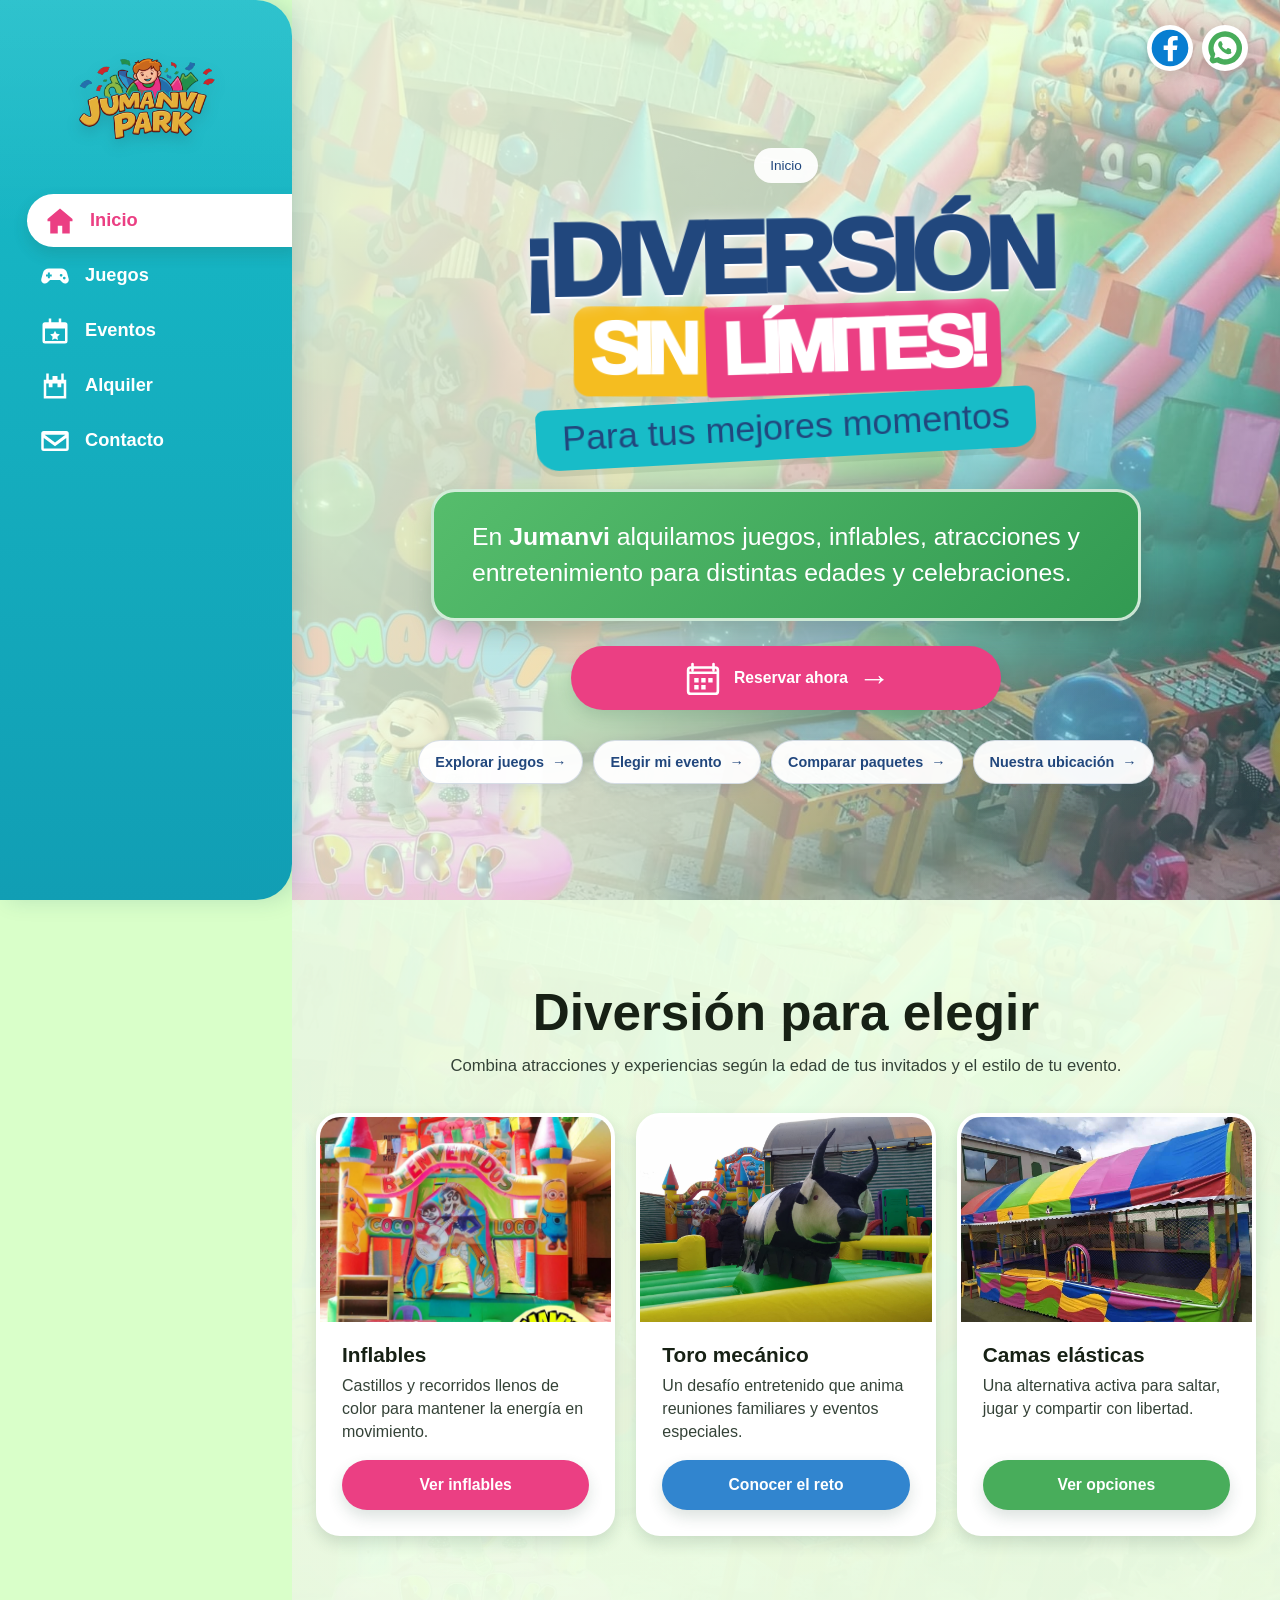
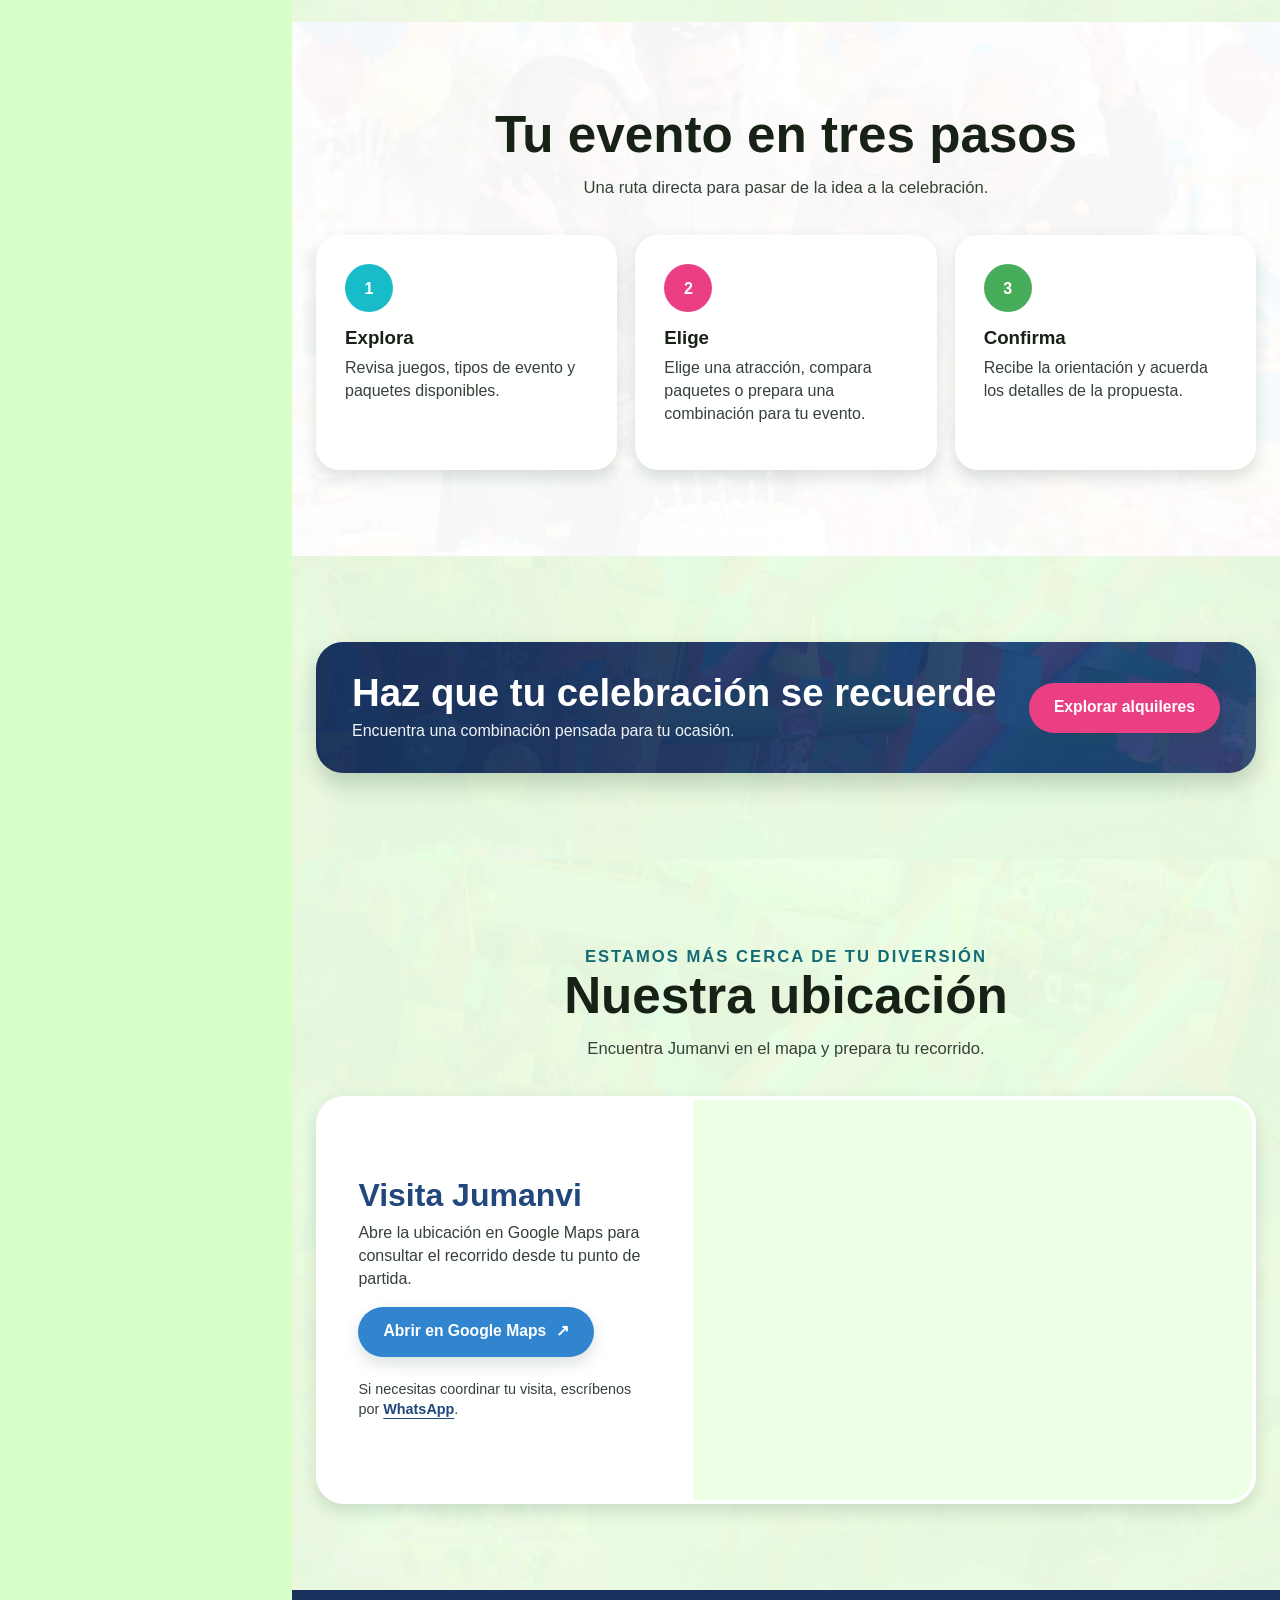
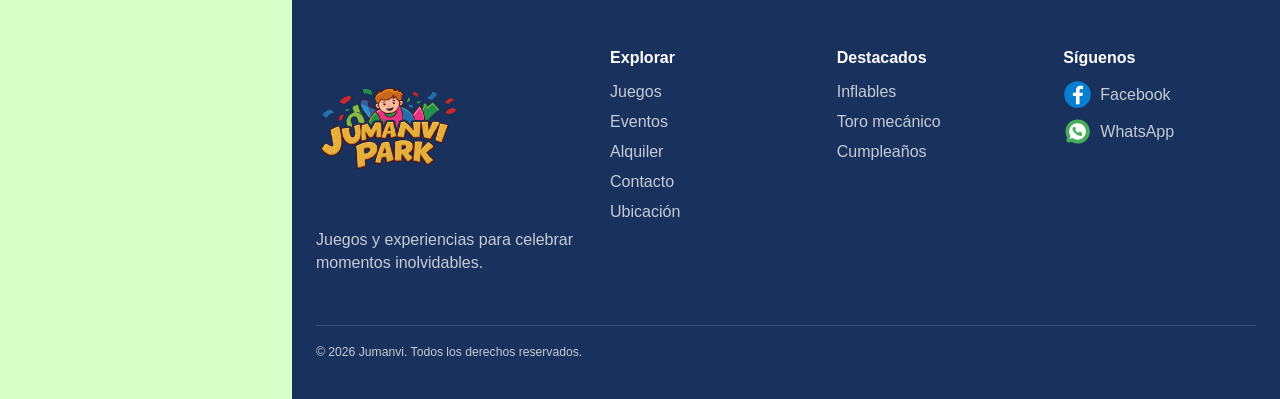
==== commit a68c0789: "Add files via upload" ====
--- a/index.html
+++ b/index.html
@@ -124,6 +124,12 @@
                 →
               </span>
             </a>
+            <a href="#ubicacion">
+              Nuestra ubicación
+              <span aria-hidden="true">
+                →
+              </span>
+            </a>
           </nav>
         </div>
       </section>
@@ -247,6 +253,54 @@
           </div>
         </div>
       </section>
+      <section class="content-section" id="ubicacion" aria-labelledby="titulo-ubicacion">
+        <div class="container">
+          <div class="section-heading">
+            <p class="eyebrow">
+              Estamos más cerca de tu diversión
+            </p>
+            <h2 id="titulo-ubicacion">
+              Nuestra ubicación
+            </h2>
+            <p>
+              Encuentra Jumanvi en el mapa y prepara tu recorrido.
+            </p>
+          </div>
+          <div class="location-panel">
+            <div class="location-panel__info">
+              <h3>
+                Visita Jumanvi
+              </h3>
+              <p>
+                Abre la ubicación en Google Maps para consultar el recorrido desde tu punto de partida.
+              </p>
+              <a class="button button--blue" href="https://www.google.com/maps/search/?api=1&amp;query=-17.9665278%2C-67.1185556" target="_blank" rel="noopener noreferrer">
+                Abrir en Google Maps
+                <span aria-hidden="true">
+                  ↗
+                </span>
+              </a>
+              <p class="location-panel__note">
+                Si necesitas coordinar tu visita, escríbenos por
+                <a class="text-link" href="https://wa.me/59173835908" target="_blank" rel="noopener noreferrer">
+                  WhatsApp
+                </a>.
+              </p>
+            </div>
+            <div class="location-panel__map">
+              <iframe
+                src="https://www.google.com/maps/embed?pb=!1m17!1m12!1m3!1d3795.2624477054355!2d-67.1211202248216!3d-17.966522683022788!2m3!1f0!2f0!3f0!3m2!1i1024!2i768!4f13.1!3m2!1m1!2zMTfCsDU3JzU5LjUiUyA2N8KwMDcnMDYuOCJX!5e0!3m2!1ses!2sbo!4v1791513290046!5m2!1ses!2sbo"
+                title="Ubicación de Jumanvi en Google Maps"
+                width="600"
+                height="450"
+                allowfullscreen
+                loading="lazy"
+                referrerpolicy="strict-origin-when-cross-origin">
+              </iframe>
+            </div>
+          </div>
+        </div>
+      </section>
     </main>
     <footer class="site-footer">
       <div class="container footer-grid">
@@ -282,7 +336,7 @@
               </a>
             </li>
             <li>
-              <a href="contacto.html#ubicacion">
+              <a href="#ubicacion">
                 Ubicación
               </a>
             </li>
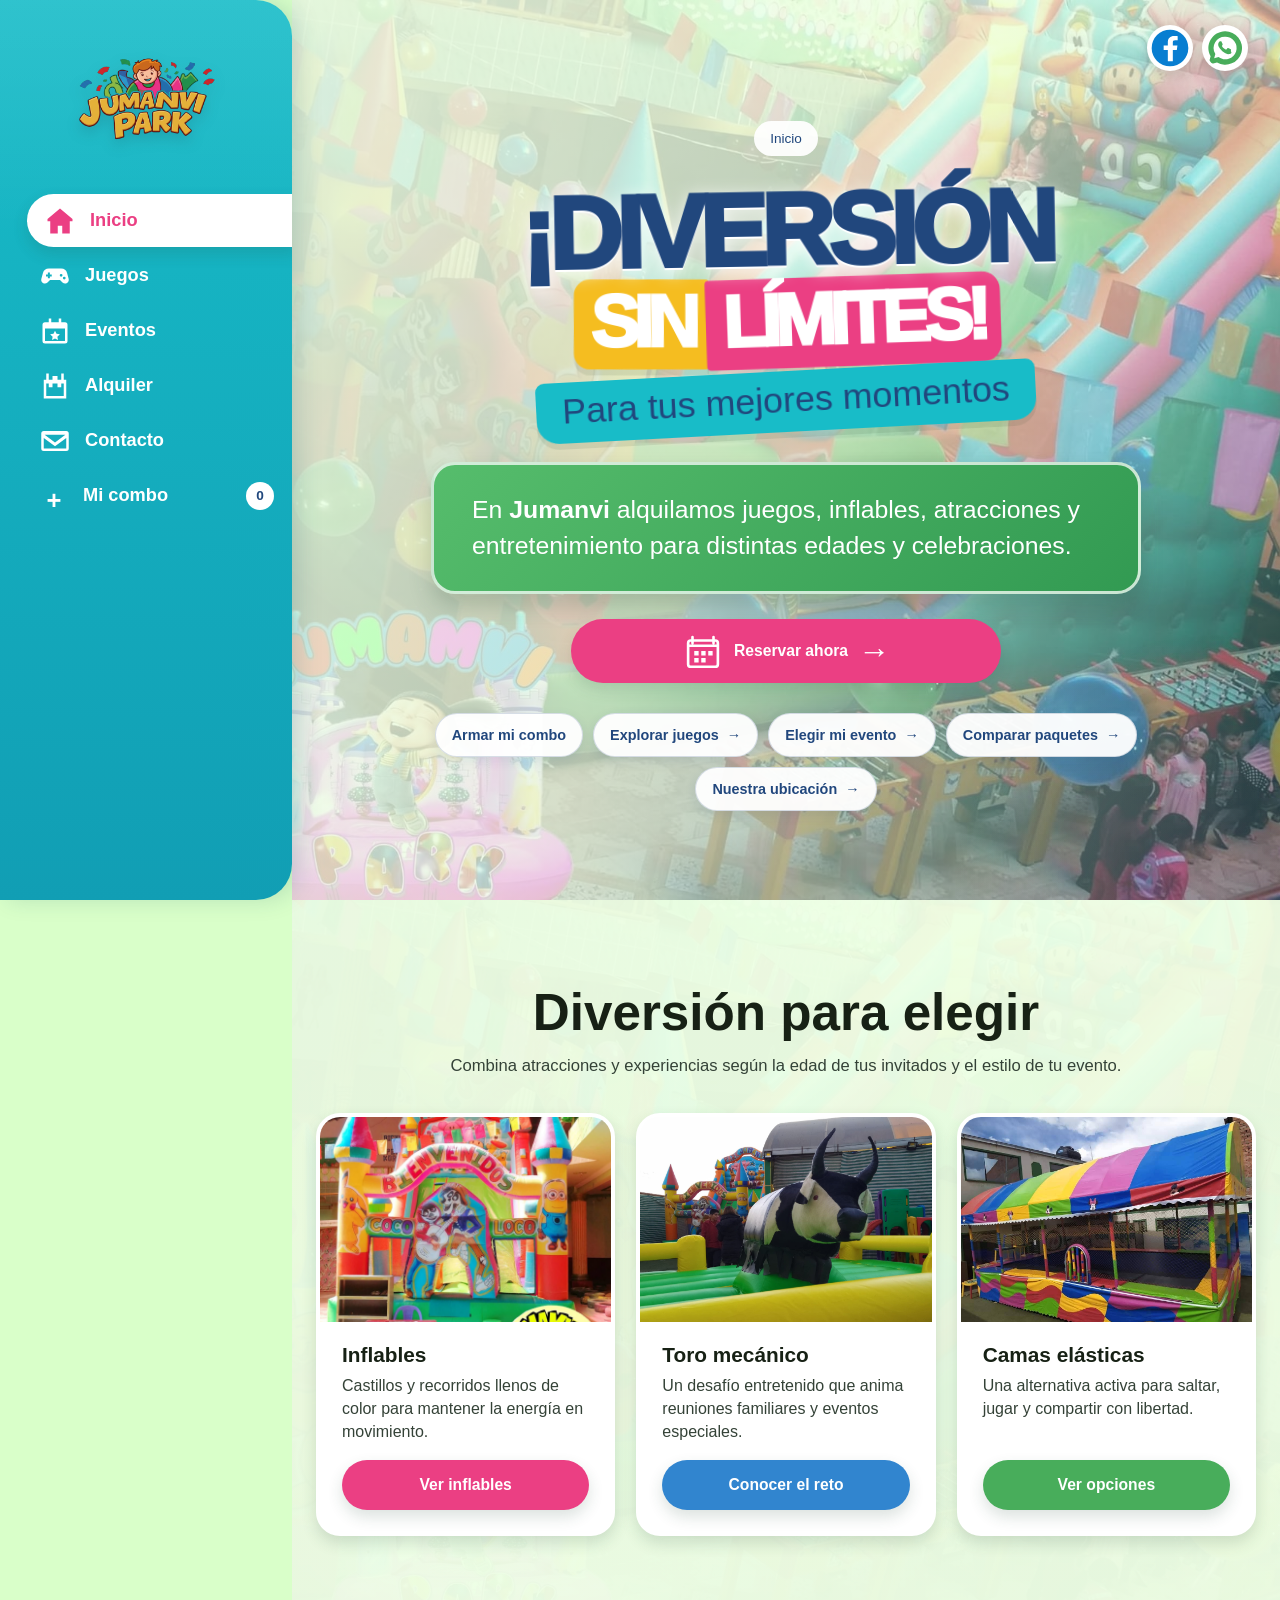
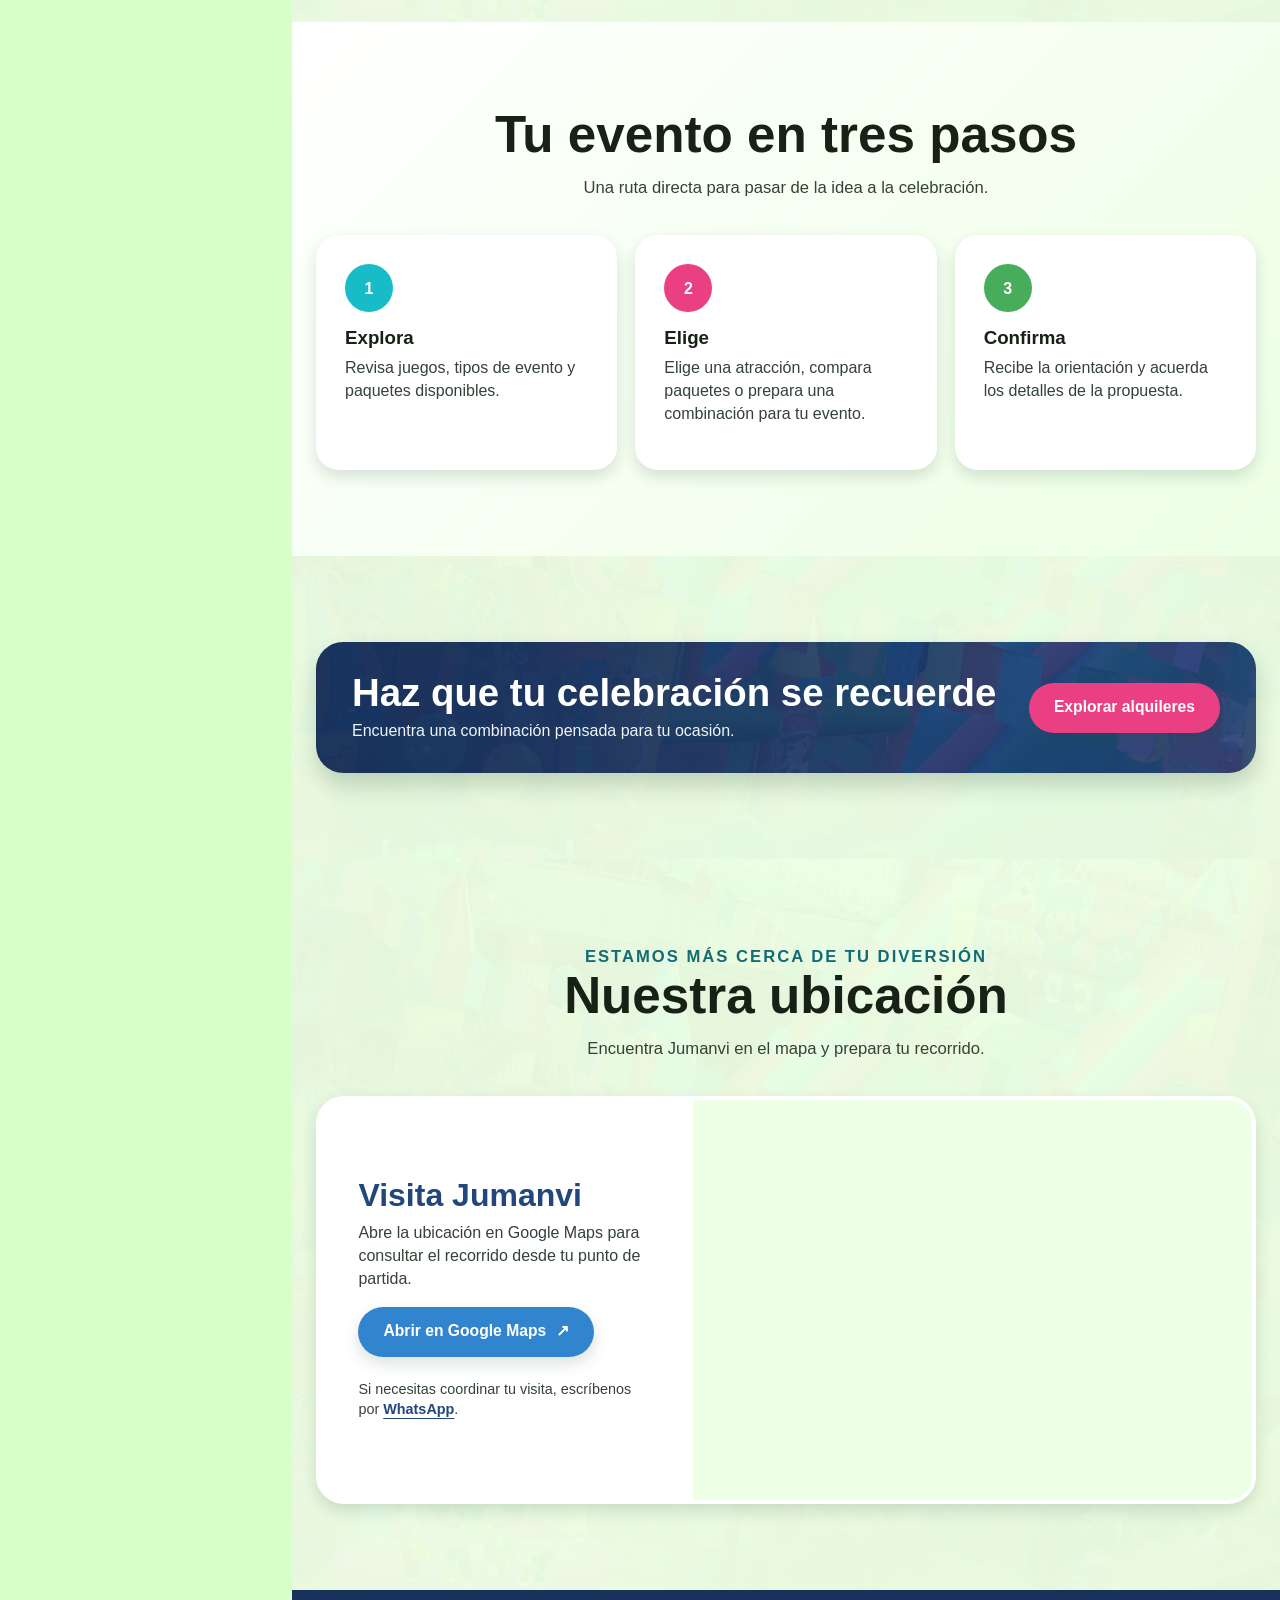
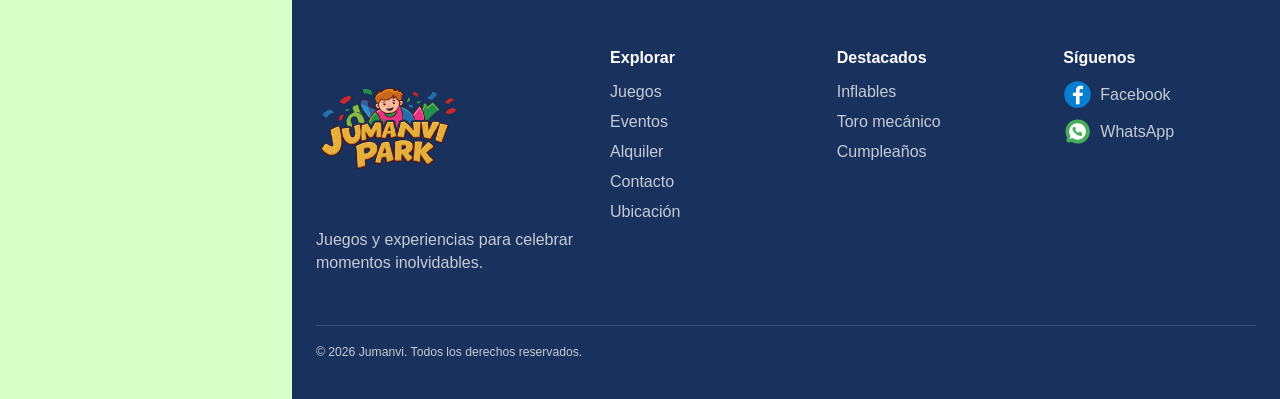
==== commit c6fae93d: "Add files via upload" ====
--- a/index.html
+++ b/index.html
@@ -1,293 +1,742 @@
+<!-- Indica al navegador que este archivo es una página web actual. -->
 <!doctype html>
+<!-- Abre toda la página, con sus textos en español. -->
 <html lang="es">
+  <!-- Abre la información de la pestaña, el icono y los archivos de diseño; no es el contenido visible. -->
   <head>
+    <!-- Permite mostrar correctamente las tildes, la ñ y los signos de los textos. -->
     <meta charset="utf-8">
+    <!-- Ajusta la página al ancho del teléfono o de la pantalla, sin empezar alejada. -->
     <meta name="viewport" content="width=device-width, initial-scale=1">
+    <!--
+      Describe el sitio como «Jumanvi ofrece juegos, alquileres y entretenimiento para celebraciones y eventos.»
+      para los buscadores.
+    -->
     <meta name="description" content="Jumanvi ofrece juegos, alquileres y entretenimiento para celebraciones y eventos.">
+    <!--
+      Abre el nombre de la pestaña del navegador.
+      El texto «Jumanvi | Diversión sin límites» es el título que muestra esa pestaña.
+      La última línea termina el nombre de la pestaña.
+    -->
     <title>
       Jumanvi | Diversión sin límites
     </title>
+    <!-- Usa logo.svg de Jumanvi como el pequeño icono de la pestaña del navegador. -->
     <link rel="icon" href="assets/images/brand/logo.svg" type="image/svg+xml">
+    <!-- Recuerda los juegos de Mi combo y prepara su lista y sus enlaces en esta página. -->
+    <script src="assets/js/combo.js" defer></script>
+    <!-- Aplica estilos.css a esta página: controla colores, tamaños, distribución y movimientos. -->
     <link rel="stylesheet" href="assets/css/estilos.css">
+  <!-- Termina la información de la pestaña, el icono y los archivos de diseño; no es el contenido visible. -->
   </head>
+  <!-- Abre todo lo que se muestra en la página Inicio. -->
   <body class="page-inicio">
+    <!-- Crea el enlace «Saltar al contenido» hacia esta misma página, en el contenido principal. -->
     <a class="skip-link" href="#contenido">
+      <!-- Es el texto «Saltar al contenido» del enlace que lleva a esta misma página, en el contenido principal. -->
       Saltar al contenido
+    <!-- Termina el enlace «Saltar al contenido» hacia esta misma página, en el contenido principal. -->
     </a>
+    <!-- Abre la cabecera: contiene el logo de Jumanvi y las opciones para recorrer el sitio. -->
     <header class="site-header">
+      <!-- Crea el enlace «Ir al inicio de Jumanvi» hacia la página Inicio. -->
       <a class="brand" href="index.html" aria-label="Ir al inicio de Jumanvi">
+        <!--
+          Muestra «Jumanvi» desde «assets/images/brand/logo.svg». Reserva sus proporciones con 303 de ancho y 166
+          de alto; el diseño adapta su tamaño.
+        -->
         <img src="assets/images/brand/logo.svg" alt="Jumanvi" width="303" height="166">
+      <!-- Termina el enlace «Ir al inicio de Jumanvi» hacia la página Inicio. -->
       </a>
+      <!-- Abre los controles del menú. -->
       <div class="navigation">
+        <!-- Guarda si el menú móvil está abierto o cerrado; el botón «Menú» cambia este control. -->
         <input class="menu-toggle" id="menu-toggle" type="checkbox" aria-label="Abrir o cerrar el menú" aria-controls="menu-panel">
+        <!-- Presenta el botón visible «Menú», que abre o cierra las opciones en móvil. -->
         <label class="menu-button" for="menu-toggle">
+          <!-- Escribe «Menú» junto al campo o control que corresponde. -->
           Menú
+        <!-- Termina el botón visible «Menú», que abre o cierra las opciones en móvil. -->
         </label>
+        <!-- Abre el panel de opciones del menú. -->
         <div class="menu-panel" id="menu-panel">
+          <!-- Abre el menú Inicio, Juegos, Eventos, Alquiler y Contacto. -->
           <nav class="primary-nav" aria-label="Navegación principal">
+            <!-- Crea el enlace «Inicio» hacia la página Inicio. Lo marca como la página que está abierta. -->
             <a href="index.html" aria-current="page">
+              <!-- Presenta el dibujo de Inicio. -->
               <span class="menu-icon menu-icon--inicio">
-              </span>
+              <!-- Termina el dibujo de Inicio. -->
+              </span>
+              <!-- Es el texto «Inicio» del enlace que lleva a la página Inicio. -->
               Inicio
-            </a>
+            <!-- Termina el enlace «Inicio» hacia la página Inicio. -->
+            </a>
+            <!-- Crea el enlace «Juegos» hacia la página Juegos. -->
             <a href="juegos.html">
+              <!-- Presenta el dibujo de Juegos. -->
               <span class="menu-icon menu-icon--juegos">
-              </span>
+              <!-- Termina el dibujo de Juegos. -->
+              </span>
+              <!-- Es el texto «Juegos» del enlace que lleva a la página Juegos. -->
               Juegos
-            </a>
+            <!-- Termina el enlace «Juegos» hacia la página Juegos. -->
+            </a>
+            <!-- Crea el enlace «Eventos» hacia la página Eventos. -->
             <a href="eventos.html">
+              <!-- Presenta el dibujo de Eventos. -->
               <span class="menu-icon menu-icon--eventos">
-              </span>
+              <!-- Termina el dibujo de Eventos. -->
+              </span>
+              <!-- Es el texto «Eventos» del enlace que lleva a la página Eventos. -->
               Eventos
-            </a>
+            <!-- Termina el enlace «Eventos» hacia la página Eventos. -->
+            </a>
+            <!-- Crea el enlace «Alquiler» hacia la página Alquiler. -->
             <a href="alquiler.html">
+              <!-- Presenta el dibujo de Alquiler. -->
               <span class="menu-icon menu-icon--alquiler">
-              </span>
+              <!-- Termina el dibujo de Alquiler. -->
+              </span>
+              <!-- Es el texto «Alquiler» del enlace que lleva a la página Alquiler. -->
               Alquiler
-            </a>
+            <!-- Termina el enlace «Alquiler» hacia la página Alquiler. -->
+            </a>
+            <!-- Crea el enlace «Contacto» hacia la página Contacto. -->
             <a href="contacto.html">
+              <!-- Presenta el dibujo de Contacto. -->
               <span class="menu-icon menu-icon--contacto">
-              </span>
+              <!-- Termina el dibujo de Contacto. -->
+              </span>
+              <!-- Es el texto «Contacto» del enlace que lleva a la página Contacto. -->
               Contacto
-            </a>
+            <!-- Termina el enlace «Contacto» hacia la página Contacto. -->
+            </a>
+            <!-- Regresa al catálogo llevando los juegos y cantidades que ya se eligieron. -->
+            <a class="combo-nav" href="juegos.html#mi-combo" data-combo-link>
+              <!-- Abre el signo de suma junto al nombre Mi combo. -->
+              <span class="combo-nav__symbol" aria-hidden="true">
+                <!-- Muestra el texto «+». -->
+                +
+              <!-- Termina el signo de suma junto al nombre Mi combo. -->
+              </span>
+              <!-- Muestra el texto «Mi combo». -->
+              Mi combo
+              <!-- Abre el contador de unidades elegidas. -->
+              <span class="combo-count" data-combo-count aria-label="0 unidades seleccionadas">
+                <!-- Muestra el texto «0». -->
+                0
+              <!-- Termina el contador de unidades elegidas. -->
+              </span>
+            <!-- Termina el acceso a Mi combo con el número de unidades elegidas. -->
+            </a>
+          <!-- Termina el menú y el acceso a Mi combo. -->
           </nav>
+        <!-- Termina el panel de opciones del menú. -->
         </div>
+      <!-- Termina los controles del menú. -->
       </div>
+    <!-- Termina la cabecera: contiene el logo de Jumanvi y las opciones para recorrer el sitio. -->
     </header>
+    <!-- Abre los accesos flotantes de Facebook y WhatsApp. -->
     <div class="floating-socials" aria-label="Redes sociales">
+      <!--
+        Crea el enlace «Facebook» hacia la página de Facebook de Jumanvi. Lo abre en otra pestaña sin dar acceso a
+        esta página.
+      -->
       <a class="social-link" href="https://www.facebook.com/share/14ofRNHxwtY/" target="_blank" rel="noopener noreferrer" aria-label="Facebook">
+        <!--
+          Muestra «el símbolo de Facebook» desde «assets/icons/facebook.svg». Reserva sus proporciones con 48 de
+          ancho y 48 de alto; el diseño adapta su tamaño.
+        -->
         <img src="assets/icons/facebook.svg" alt="" width="48" height="48">
+      <!-- Termina el enlace «Facebook» hacia la página de Facebook de Jumanvi. -->
       </a>
+      <!--
+        Crea el enlace «WhatsApp» hacia WhatsApp de Jumanvi, al número 73835908. Lo abre en otra pestaña sin dar
+        acceso a esta página.
+      -->
       <a class="social-link" href="https://wa.me/59173835908" target="_blank" rel="noopener noreferrer" aria-label="WhatsApp">
+        <!--
+          Muestra «el símbolo de WhatsApp» desde «assets/icons/whatsapp.svg». Reserva sus proporciones con 48 de
+          ancho y 48 de alto; el diseño adapta su tamaño.
+        -->
         <img src="assets/icons/whatsapp.svg" alt="" width="48" height="48">
+      <!-- Termina el enlace «WhatsApp» hacia WhatsApp de Jumanvi, al número 73835908. -->
       </a>
+    <!-- Termina los accesos flotantes de Facebook y WhatsApp. -->
     </div>
+    <!-- Abre la parte principal de esta página; el enlace «Saltar al contenido» llega hasta aquí. -->
     <main class="site-main" id="contenido">
+      <!-- Abre el apartado «¡Diversión». -->
       <section class="screen home-screen">
+        <!-- Abre el contenido de la presentación inicial. -->
         <div class="screen-inner">
+          <!-- Abre la ruta que indica en qué página estás. -->
           <nav class="breadcrumbs" aria-label="Ubicación actual">
+            <!-- Presenta la parte del texto «Inicio». -->
             <span aria-current="page">
+              <!-- Muestra «Inicio» dentro de la parte del texto «Inicio». -->
               Inicio
+            <!-- Termina la parte del texto «Inicio». -->
             </span>
+          <!-- Termina la ruta que indica en qué página estás. -->
           </nav>
+          <!-- Presenta el título principal «¡Diversión sin límites!». -->
           <h1 class="screen-title home-title">
+            <!-- Presenta la palabra «¡Diversión». -->
             <span class="home-title__top">
+              <!-- Muestra «¡Diversión» dentro de la palabra «¡Diversión». -->
               ¡Diversión
+            <!-- Termina la palabra «¡Diversión». -->
             </span>
+            <!-- Presenta la fila «sin límites!». -->
             <span class="home-title__line">
+              <!-- Presenta la palabra «sin» sobre amarillo. -->
               <span class="home-title__sin">
+                <!-- Muestra «sin» dentro de la palabra «sin» sobre amarillo. -->
                 sin
-              </span>
+              <!-- Termina la palabra «sin» sobre amarillo. -->
+              </span>
+              <!-- Presenta la palabra «límites!» sobre rosa. -->
               <span class="home-title__limits">
+                <!-- Muestra «límites!» dentro de la palabra «límites!» sobre rosa. -->
                 límites!
-              </span>
+              <!-- Termina la palabra «límites!» sobre rosa. -->
+              </span>
+            <!-- Termina la fila «sin límites!». -->
             </span>
+          <!-- Termina el título principal «¡Diversión sin límites!». -->
           </h1>
+          <!-- Presenta la frase «Para tus mejores momentos». -->
           <p class="screen-subtitle home-tagline">
+            <!-- Muestra «Para tus mejores momentos» dentro de la frase «Para tus mejores momentos». -->
             Para tus mejores momentos
+          <!-- Termina la frase «Para tus mejores momentos». -->
           </p>
+          <!-- Abre la descripción verde de Jumanvi en Inicio. -->
           <div class="home-message">
+            <!-- Muestra «En» dentro de la descripción verde de Jumanvi en Inicio. -->
             En
+            <!-- Presenta el texto resaltado «Jumanvi». -->
             <strong>
+              <!-- Muestra «Jumanvi» dentro del texto resaltado «Jumanvi». -->
               Jumanvi
+            <!-- Termina el texto resaltado «Jumanvi». -->
             </strong>
+            <!--
+              Muestra «alquilamos juegos, inflables, atracciones y entretenimiento para distintas edades y
+              celebraciones.» dentro de la descripción verde de Jumanvi en Inicio.
+            -->
             alquilamos juegos, inflables, atracciones y entretenimiento para distintas edades y celebraciones.
+          <!-- Termina la descripción verde de Jumanvi en Inicio. -->
           </div>
+          <!-- Crea el enlace «Reservar ahora» hacia la página Alquiler, en la explicación para cotizar. -->
           <a class="button home-reserve-button" href="alquiler.html#cotizacion">
+            <!-- Abre el calendario dibujado del botón «Reservar ahora». -->
             <svg class="home-reserve-button__calendar" viewBox="0 0 48 48" aria-hidden="true">
+              <!-- Dibuja el borde, las dos anillas y la separación superior del calendario del botón rosa. -->
               <path d="M12 8v7M36 8v7M8 18h32M10 12h28a3 3 0 0 1 3 3v24a3 3 0 0 1-3 3H10a3 3 0 0 1-3-3V15a3 3 0 0 1 3-3Z"/>
+              <!-- Dibuja los pequeños cuadros que representan los días dentro del calendario. -->
               <path d="M14 24h5v5h-5zM22 24h5v5h-5zM30 24h5v5h-5zM14 32h5v5h-5zM22 32h5v5h-5z"/>
+            <!-- Termina el calendario dibujado del botón «Reservar ahora». -->
             </svg>
+            <!-- Presenta la parte del texto «Reservar ahora». -->
             <span>
+              <!-- Muestra «Reservar ahora» dentro de la parte del texto «Reservar ahora». -->
               Reservar ahora
+            <!-- Termina la parte del texto «Reservar ahora». -->
             </span>
+            <!-- Presenta la flecha de «Reservar ahora». -->
             <span class="home-reserve-button__arrow" aria-hidden="true">
+              <!-- Muestra una flecha para acompañar la acción de la flecha de «Reservar ahora». -->
               →
+            <!-- Termina la flecha de «Reservar ahora». -->
             </span>
+          <!-- Termina el enlace «Reservar ahora» hacia la página Alquiler, en la explicación para cotizar. -->
           </a>
+          <!-- Abre los accesos a secciones de la presentación. -->
           <nav class="section-nav" aria-label="Explorar inicio">
+            <!-- Abre el catálogo para elegir varios juegos y formar una sola solicitud. -->
+            <a href="juegos.html#titulo-catalogo" data-combo-link="catalogo">
+              <!-- Escribe el acceso para crear una selección propia. -->
+              Armar mi combo
+            <!-- Termina el acceso al catálogo para armar el combo. -->
+            </a>
+            <!-- Crea el enlace «Explorar juegos» hacia la página Juegos. -->
             <a href="juegos.html">
+              <!-- Es el texto «Explorar juegos» del enlace que lleva a la página Juegos. -->
               Explorar juegos
+              <!-- Presenta la parte del texto «→». -->
               <span aria-hidden="true">
+                <!-- Muestra una flecha para acompañar la acción de la parte del texto «→». -->
                 →
-              </span>
-            </a>
+              <!-- Termina la parte del texto «→». -->
+              </span>
+            <!-- Termina el enlace «Explorar juegos» hacia la página Juegos. -->
+            </a>
+            <!-- Crea el enlace «Elegir mi evento» hacia la página Eventos. -->
             <a href="eventos.html">
+              <!-- Es el texto «Elegir mi evento» del enlace que lleva a la página Eventos. -->
               Elegir mi evento
+              <!-- Presenta la parte del texto «→». -->
               <span aria-hidden="true">
+                <!-- Muestra una flecha para acompañar la acción de la parte del texto «→». -->
                 →
-              </span>
-            </a>
+              <!-- Termina la parte del texto «→». -->
+              </span>
+            <!-- Termina el enlace «Elegir mi evento» hacia la página Eventos. -->
+            </a>
+            <!-- Crea el enlace «Comparar paquetes» hacia la página Alquiler, en los paquetes. -->
             <a href="alquiler.html#paquetes">
+              <!-- Es el texto «Comparar paquetes» del enlace que lleva a la página Alquiler, en los paquetes. -->
               Comparar paquetes
+              <!-- Presenta la parte del texto «→». -->
               <span aria-hidden="true">
+                <!-- Muestra una flecha para acompañar la acción de la parte del texto «→». -->
                 →
-              </span>
-            </a>
+              <!-- Termina la parte del texto «→». -->
+              </span>
+            <!-- Termina el enlace «Comparar paquetes» hacia la página Alquiler, en los paquetes. -->
+            </a>
+            <!-- Crea el enlace «Nuestra ubicación» hacia esta misma página, en el mapa y la ubicación. -->
             <a href="#ubicacion">
+              <!--
+                Es el texto «Nuestra ubicación» del enlace que lleva a esta misma página, en el mapa y la
+                ubicación.
+              -->
               Nuestra ubicación
+              <!-- Presenta la parte del texto «→». -->
               <span aria-hidden="true">
+                <!-- Muestra una flecha para acompañar la acción de la parte del texto «→». -->
                 →
-              </span>
-            </a>
+              <!-- Termina la parte del texto «→». -->
+              </span>
+            <!-- Termina el enlace «Nuestra ubicación» hacia esta misma página, en el mapa y la ubicación. -->
+            </a>
+          <!-- Termina los accesos a secciones de la presentación. -->
           </nav>
+        <!-- Termina el contenido de la presentación inicial. -->
         </div>
+      <!-- Termina el apartado «¡Diversión». -->
       </section>
+      <!-- Abre el apartado «Diversión para elegir». -->
       <section class="content-section" aria-labelledby="titulo-destacados">
+        <!-- Abre el bloque de contenido centrado. -->
         <div class="container">
+          <!-- Abre el título y la introducción de una sección. -->
           <div class="section-heading">
+            <!-- Presenta el título del apartado «Diversión para elegir». -->
             <h2 id="titulo-destacados">
+              <!-- Muestra «Diversión para elegir» dentro del título del apartado «Diversión para elegir». -->
               Diversión para elegir
+            <!-- Termina el título del apartado «Diversión para elegir». -->
             </h2>
+            <!--
+              Presenta el párrafo «Combina atracciones y experiencias según la edad de tus invitados y el estilo
+              de tu evento.».
+            -->
             <p>
+              <!--
+                Muestra «Combina atracciones y experiencias según la edad de tus invitados y el estilo de tu
+                evento.» dentro del párrafo «Combina atracciones y experiencias según la edad de tus invitados y
+                el estilo de tu evento.».
+              -->
               Combina atracciones y experiencias según la edad de tus invitados y el estilo de tu evento.
+            <!--
+              Termina el párrafo «Combina atracciones y experiencias según la edad de tus invitados y el estilo de
+              tu evento.».
+            -->
             </p>
+          <!-- Termina el título y la introducción de una sección. -->
           </div>
+          <!-- Abre el conjunto de tarjetas informativas. -->
           <div class="detail-grid">
+            <!-- Abre la tarjeta «Inflables». -->
             <article class="detail-card">
+              <!--
+                Muestra «Castillo inflable colorido» desde «assets/images/games/inflables/castillo-inflable.jpeg».
+                La carga cuando se acerca a la vista. Reserva sus proporciones con 1200 de ancho y 1600 de alto;
+                el diseño adapta su tamaño.
+              -->
               <img src="assets/images/games/inflables/castillo-inflable.jpeg" alt="Castillo inflable colorido" width="1200" height="1600" loading="lazy">
+              <!-- Abre la descripción y el botón de «Inflables». -->
               <div class="detail-card__body">
+                <!-- Presenta el título «Inflables». -->
                 <h3>
+                  <!-- Muestra «Inflables» dentro del título «Inflables». -->
                   Inflables
+                <!-- Termina el título «Inflables». -->
                 </h3>
+                <!--
+                  Presenta el párrafo «Castillos y recorridos llenos de color para mantener la energía en
+                  movimiento.».
+                -->
                 <p>
+                  <!--
+                    Muestra «Castillos y recorridos llenos de color para mantener la energía en movimiento.»
+                    dentro del párrafo «Castillos y recorridos llenos de color para mantener la energía en
+                    movimiento.».
+                  -->
                   Castillos y recorridos llenos de color para mantener la energía en movimiento.
+                <!--
+                  Termina el párrafo «Castillos y recorridos llenos de color para mantener la energía en
+                  movimiento.».
+                -->
                 </p>
+                <!-- Crea el enlace «Ver inflables» hacia la página Juegos, en «inflables». -->
                 <a class="button" href="juegos.html#inflables">
+                  <!-- Es el texto «Ver inflables» del enlace que lleva a la página Juegos, en «inflables». -->
                   Ver inflables
+                <!-- Termina el enlace «Ver inflables» hacia la página Juegos, en «inflables». -->
                 </a>
+              <!-- Termina la descripción y el botón de «Inflables». -->
               </div>
+            <!-- Termina la tarjeta «Inflables». -->
             </article>
+            <!-- Abre la tarjeta «Toro mecánico». -->
             <article class="detail-card">
+              <!--
+                Muestra «Toro mecánico con zona de seguridad» desde
+                «assets/images/games/toro-mecanico/toro-mecanico.jpeg». La carga cuando se acerca a la vista.
+                Reserva sus proporciones con 2048 de ancho y 1536 de alto; el diseño adapta su tamaño.
+              -->
               <img src="assets/images/games/toro-mecanico/toro-mecanico.jpeg" alt="Toro mecánico con zona de seguridad" width="2048" height="1536" loading="lazy">
+              <!-- Abre la descripción y el botón de «Toro mecánico». -->
               <div class="detail-card__body">
+                <!-- Presenta el título «Toro mecánico». -->
                 <h3>
+                  <!-- Muestra «Toro mecánico» dentro del título «Toro mecánico». -->
                   Toro mecánico
+                <!-- Termina el título «Toro mecánico». -->
                 </h3>
+                <!--
+                  Presenta el párrafo «Un desafío entretenido que anima reuniones familiares y eventos
+                  especiales.».
+                -->
                 <p>
+                  <!--
+                    Muestra «Un desafío entretenido que anima reuniones familiares y eventos especiales.» dentro
+                    del párrafo «Un desafío entretenido que anima reuniones familiares y eventos especiales.».
+                  -->
                   Un desafío entretenido que anima reuniones familiares y eventos especiales.
+                <!--
+                  Termina el párrafo «Un desafío entretenido que anima reuniones familiares y eventos
+                  especiales.».
+                -->
                 </p>
+                <!-- Crea el enlace «Conocer el reto» hacia la página Juegos, en «toro mecanico». -->
                 <a class="button button--blue" href="juegos.html#toro-mecanico">
+                  <!-- Es el texto «Conocer el reto» del enlace que lleva a la página Juegos, en «toro mecanico». -->
                   Conocer el reto
+                <!-- Termina el enlace «Conocer el reto» hacia la página Juegos, en «toro mecanico». -->
                 </a>
+              <!-- Termina la descripción y el botón de «Toro mecánico». -->
               </div>
+            <!-- Termina la tarjeta «Toro mecánico». -->
             </article>
+            <!-- Abre la tarjeta «Camas elásticas». -->
             <article class="detail-card">
+              <!--
+                Muestra «Cama elástica amplia y colorida» desde
+                «assets/images/games/camas-elasticas/cama-elastica-grande.jpeg». La carga cuando se acerca a la
+                vista. Reserva sus proporciones con 1080 de ancho y 810 de alto; el diseño adapta su tamaño.
+              -->
               <img src="assets/images/games/camas-elasticas/cama-elastica-grande.jpeg" alt="Cama elástica amplia y colorida" width="1080" height="810" loading="lazy">
+              <!-- Abre la descripción y el botón de «Camas elásticas». -->
               <div class="detail-card__body">
+                <!-- Presenta el título «Camas elásticas». -->
                 <h3>
+                  <!-- Muestra «Camas elásticas» dentro del título «Camas elásticas». -->
                   Camas elásticas
+                <!-- Termina el título «Camas elásticas». -->
                 </h3>
+                <!-- Presenta el párrafo «Una alternativa activa para saltar, jugar y compartir con libertad.». -->
                 <p>
+                  <!--
+                    Muestra «Una alternativa activa para saltar, jugar y compartir con libertad.» dentro del
+                    párrafo «Una alternativa activa para saltar, jugar y compartir con libertad.».
+                  -->
                   Una alternativa activa para saltar, jugar y compartir con libertad.
+                <!-- Termina el párrafo «Una alternativa activa para saltar, jugar y compartir con libertad.». -->
                 </p>
+                <!-- Crea el enlace «Ver opciones» hacia la página Juegos, en «camas elasticas». -->
                 <a class="button button--green" href="juegos.html#camas-elasticas">
+                  <!-- Es el texto «Ver opciones» del enlace que lleva a la página Juegos, en «camas elasticas». -->
                   Ver opciones
+                <!-- Termina el enlace «Ver opciones» hacia la página Juegos, en «camas elasticas». -->
                 </a>
+              <!-- Termina la descripción y el botón de «Camas elásticas». -->
               </div>
+            <!-- Termina la tarjeta «Camas elásticas». -->
             </article>
+          <!-- Termina el conjunto de tarjetas informativas. -->
           </div>
+        <!-- Termina el bloque de contenido centrado. -->
         </div>
+      <!-- Termina el apartado «Diversión para elegir». -->
       </section>
+      <!-- Abre el apartado «Tu evento en tres pasos». -->
       <section class="content-section content-section--white" aria-labelledby="titulo-pasos">
+        <!-- Abre el bloque de contenido centrado. -->
         <div class="container">
+          <!-- Abre el título y la introducción de una sección. -->
           <div class="section-heading">
+            <!-- Presenta el título del apartado «Tu evento en tres pasos». -->
             <h2 id="titulo-pasos">
+              <!-- Muestra «Tu evento en tres pasos» dentro del título del apartado «Tu evento en tres pasos». -->
               Tu evento en tres pasos
+            <!-- Termina el título del apartado «Tu evento en tres pasos». -->
             </h2>
+            <!-- Presenta el párrafo «Una ruta directa para pasar de la idea a la celebración.». -->
             <p>
+              <!--
+                Muestra «Una ruta directa para pasar de la idea a la celebración.» dentro del párrafo «Una ruta
+                directa para pasar de la idea a la celebración.».
+              -->
               Una ruta directa para pasar de la idea a la celebración.
+            <!-- Termina el párrafo «Una ruta directa para pasar de la idea a la celebración.». -->
             </p>
+          <!-- Termina el título y la introducción de una sección. -->
           </div>
+          <!-- Abre la fila de pasos explicativos. -->
           <div class="steps">
+            <!-- Abre la tarjeta «Explora». -->
             <article class="step">
+              <!-- Presenta el número de cada paso. -->
               <span class="step-number">
+                <!-- Muestra «1» dentro del número de cada paso. -->
                 1
-              </span>
+              <!-- Termina el número de cada paso. -->
+              </span>
+              <!-- Presenta el título «Explora». -->
               <h3>
+                <!-- Muestra «Explora» dentro del título «Explora». -->
                 Explora
+              <!-- Termina el título «Explora». -->
               </h3>
+              <!-- Presenta el párrafo «Revisa juegos, tipos de evento y paquetes disponibles.». -->
               <p>
+                <!--
+                  Muestra «Revisa juegos, tipos de evento y paquetes disponibles.» dentro del párrafo «Revisa
+                  juegos, tipos de evento y paquetes disponibles.».
+                -->
                 Revisa juegos, tipos de evento y paquetes disponibles.
+              <!-- Termina el párrafo «Revisa juegos, tipos de evento y paquetes disponibles.». -->
               </p>
+            <!-- Termina la tarjeta «Explora». -->
             </article>
+            <!-- Abre la tarjeta «Elige». -->
             <article class="step">
+              <!-- Presenta el número de cada paso. -->
               <span class="step-number">
+                <!-- Muestra «2» dentro del número de cada paso. -->
                 2
-              </span>
+              <!-- Termina el número de cada paso. -->
+              </span>
+              <!-- Presenta el título «Elige». -->
               <h3>
+                <!-- Muestra «Elige» dentro del título «Elige». -->
                 Elige
+              <!-- Termina el título «Elige». -->
               </h3>
+              <!--
+                Presenta el párrafo «Elige una atracción, compara paquetes o prepara una combinación para tu
+                evento.».
+              -->
               <p>
+                <!--
+                  Muestra «Elige una atracción, compara paquetes o prepara una combinación para tu evento.» dentro
+                  del párrafo «Elige una atracción, compara paquetes o prepara una combinación para tu evento.».
+                -->
                 Elige una atracción, compara paquetes o prepara una combinación para tu evento.
+              <!--
+                Termina el párrafo «Elige una atracción, compara paquetes o prepara una combinación para tu
+                evento.».
+              -->
               </p>
+            <!-- Termina la tarjeta «Elige». -->
             </article>
+            <!-- Abre la tarjeta «Confirma». -->
             <article class="step">
+              <!-- Presenta el número de cada paso. -->
               <span class="step-number">
+                <!-- Muestra «3» dentro del número de cada paso. -->
                 3
-              </span>
+              <!-- Termina el número de cada paso. -->
+              </span>
+              <!-- Presenta el título «Confirma». -->
               <h3>
+                <!-- Muestra «Confirma» dentro del título «Confirma». -->
                 Confirma
+              <!-- Termina el título «Confirma». -->
               </h3>
+              <!-- Presenta el párrafo «Recibe la orientación y acuerda los detalles de la propuesta.». -->
               <p>
+                <!--
+                  Muestra «Recibe la orientación y acuerda los detalles de la propuesta.» dentro del párrafo
+                  «Recibe la orientación y acuerda los detalles de la propuesta.».
+                -->
                 Recibe la orientación y acuerda los detalles de la propuesta.
+              <!-- Termina el párrafo «Recibe la orientación y acuerda los detalles de la propuesta.». -->
               </p>
+            <!-- Termina la tarjeta «Confirma». -->
             </article>
+          <!-- Termina la fila de pasos explicativos. -->
           </div>
+        <!-- Termina el bloque de contenido centrado. -->
         </div>
+      <!-- Termina el apartado «Tu evento en tres pasos». -->
       </section>
+      <!-- Abre el apartado «Haz que tu celebración se recuerde». -->
       <section class="content-section">
+        <!-- Abre el bloque de contenido centrado. -->
         <div class="container">
+          <!-- Abre el bloque que invita a preparar una celebración. -->
           <div class="cta-panel">
+            <!-- Abre el bloque «Haz que tu celebración se recuerde». -->
             <div>
+              <!-- Presenta el título del apartado «Haz que tu celebración se recuerde». -->
               <h2>
+                <!--
+                  Muestra «Haz que tu celebración se recuerde» dentro del título del apartado «Haz que tu
+                  celebración se recuerde».
+                -->
                 Haz que tu celebración se recuerde
+              <!-- Termina el título del apartado «Haz que tu celebración se recuerde». -->
               </h2>
+              <!-- Presenta el párrafo «Encuentra una combinación pensada para tu ocasión.». -->
               <p>
+                <!--
+                  Muestra «Encuentra una combinación pensada para tu ocasión.» dentro del párrafo «Encuentra una
+                  combinación pensada para tu ocasión.».
+                -->
                 Encuentra una combinación pensada para tu ocasión.
+              <!-- Termina el párrafo «Encuentra una combinación pensada para tu ocasión.». -->
               </p>
+            <!-- Termina el bloque «Haz que tu celebración se recuerde». -->
             </div>
+            <!-- Crea el enlace «Explorar alquileres» hacia la página Alquiler. -->
             <a class="button" href="alquiler.html">
+              <!-- Es el texto «Explorar alquileres» del enlace que lleva a la página Alquiler. -->
               Explorar alquileres
-            </a>
+            <!-- Termina el enlace «Explorar alquileres» hacia la página Alquiler. -->
+            </a>
+          <!-- Termina el bloque que invita a preparar una celebración. -->
           </div>
+        <!-- Termina el bloque de contenido centrado. -->
         </div>
+      <!-- Termina el apartado «Haz que tu celebración se recuerde». -->
       </section>
+      <!--
+        Abre el apartado «Nuestra ubicación», identificado como «ubicacion». El nombre «ubicacion» permite llegar
+        directamente a este apartado desde un enlace.
+      -->
       <section class="content-section" id="ubicacion" aria-labelledby="titulo-ubicacion">
+        <!-- Abre el bloque de contenido centrado. -->
         <div class="container">
+          <!-- Abre el título y la introducción de una sección. -->
           <div class="section-heading">
+            <!-- Presenta la frase corta que presenta un apartado. -->
             <p class="eyebrow">
+              <!-- Muestra «Estamos más cerca de tu diversión» dentro de la frase corta que presenta un apartado. -->
               Estamos más cerca de tu diversión
+            <!-- Termina la frase corta que presenta un apartado. -->
             </p>
+            <!-- Presenta el título del apartado «Nuestra ubicación». -->
             <h2 id="titulo-ubicacion">
+              <!-- Muestra «Nuestra ubicación» dentro del título del apartado «Nuestra ubicación». -->
               Nuestra ubicación
+            <!-- Termina el título del apartado «Nuestra ubicación». -->
             </h2>
+            <!-- Presenta el párrafo «Encuentra Jumanvi en el mapa y prepara tu recorrido.». -->
             <p>
+              <!--
+                Muestra «Encuentra Jumanvi en el mapa y prepara tu recorrido.» dentro del párrafo «Encuentra
+                Jumanvi en el mapa y prepara tu recorrido.».
+              -->
               Encuentra Jumanvi en el mapa y prepara tu recorrido.
+            <!-- Termina el párrafo «Encuentra Jumanvi en el mapa y prepara tu recorrido.». -->
             </p>
+          <!-- Termina el título y la introducción de una sección. -->
           </div>
+          <!-- Abre el bloque de ubicación de Inicio. -->
           <div class="location-panel">
+            <!-- Abre la descripción y el acceso a Google Maps. -->
             <div class="location-panel__info">
+              <!-- Presenta el título «Visita Jumanvi». -->
               <h3>
+                <!-- Muestra «Visita Jumanvi» dentro del título «Visita Jumanvi». -->
                 Visita Jumanvi
+              <!-- Termina el título «Visita Jumanvi». -->
               </h3>
+              <!--
+                Presenta el párrafo «Abre la ubicación en Google Maps para consultar el recorrido desde tu punto
+                de partida.».
+              -->
               <p>
+                <!--
+                  Muestra «Abre la ubicación en Google Maps para consultar el recorrido desde tu punto de
+                  partida.» dentro del párrafo «Abre la ubicación en Google Maps para consultar el recorrido desde
+                  tu punto de partida.».
+                -->
                 Abre la ubicación en Google Maps para consultar el recorrido desde tu punto de partida.
+              <!--
+                Termina el párrafo «Abre la ubicación en Google Maps para consultar el recorrido desde tu punto de
+                partida.».
+              -->
               </p>
+              <!--
+                Crea el enlace «Abrir en Google Maps» hacia la ubicación de Jumanvi en Google Maps. Lo abre en
+                otra pestaña sin dar acceso a esta página.
+              -->
               <a class="button button--blue" href="https://www.google.com/maps/search/?api=1&amp;query=-17.9665278%2C-67.1185556" target="_blank" rel="noopener noreferrer">
+                <!--
+                  Es el texto «Abrir en Google Maps» del enlace que lleva a la ubicación de Jumanvi en Google
+                  Maps.
+                -->
                 Abrir en Google Maps
+                <!-- Presenta la parte del texto «↗». -->
                 <span aria-hidden="true">
+                  <!-- Muestra una flecha para acompañar la acción de la parte del texto «↗». -->
                   ↗
+                <!-- Termina la parte del texto «↗». -->
                 </span>
+              <!-- Termina el enlace «Abrir en Google Maps» hacia la ubicación de Jumanvi en Google Maps. -->
               </a>
+              <!-- Presenta la nota bajo los datos de ubicación. -->
               <p class="location-panel__note">
+                <!--
+                  Muestra «Si necesitas coordinar tu visita, escríbenos por» dentro de la nota bajo los datos de
+                  ubicación.
+                -->
                 Si necesitas coordinar tu visita, escríbenos por
+                <!--
+                  Crea el enlace «WhatsApp» hacia WhatsApp de Jumanvi, al número 73835908. Lo abre en otra pestaña
+                  sin dar acceso a esta página.
+                -->
                 <a class="text-link" href="https://wa.me/59173835908" target="_blank" rel="noopener noreferrer">
+                  <!-- Es el texto «WhatsApp» del enlace que lleva a WhatsApp de Jumanvi, al número 73835908. -->
                   WhatsApp
+                <!-- Termina el enlace «WhatsApp» hacia WhatsApp de Jumanvi, al número 73835908. -->
                 </a>.
+              <!-- Termina la nota bajo los datos de ubicación. -->
               </p>
+            <!-- Termina la descripción y el acceso a Google Maps. -->
             </div>
+            <!-- Abre el espacio reservado para el mapa. -->
             <div class="location-panel__map">
+              <!--
+                Abre el mapa de Google Maps dentro del bloque de ubicación de Inicio.
+                src: usa el mapa con la ubicación exacta de Jumanvi.
+                title: identifica el mapa como «Ubicación de Jumanvi en Google Maps» para quien escucha la página.
+                width: propone 600 píxeles de ancho; los estilos lo ajustan al espacio disponible.
+                height: propone 450 píxeles de alto; los estilos adaptan la altura en móvil.
+                allowfullscreen: permite ampliar el mapa a pantalla completa cuando Google Maps ofrece esa opción.
+                loading: espera a que el mapa se acerque a la vista para empezar a cargarlo.
+                referrerpolicy: limita los datos de la dirección de esta página que recibe Google Maps.
+                La última línea cierra el espacio del mapa para que el contenido siguiente quede fuera de él.
+              -->
               <iframe
                 src="https://www.google.com/maps/embed?pb=!1m17!1m12!1m3!1d3795.2624477054355!2d-67.1211202248216!3d-17.966522683022788!2m3!1f0!2f0!3f0!3m2!1i1024!2i768!4f13.1!3m2!1m1!2zMTfCsDU3JzU5LjUiUyA2N8KwMDcnMDYuOCJX!5e0!3m2!1ses!2sbo!4v1791513290046!5m2!1ses!2sbo"
                 title="Ubicación de Jumanvi en Google Maps"
@@ -297,94 +746,206 @@
                 loading="lazy"
                 referrerpolicy="strict-origin-when-cross-origin">
               </iframe>
+            <!-- Termina el espacio reservado para el mapa. -->
             </div>
+          <!-- Termina el bloque de ubicación de Inicio. -->
           </div>
+        <!-- Termina el bloque de contenido centrado. -->
         </div>
+      <!-- Termina el apartado «Nuestra ubicación», identificado como «ubicacion». -->
       </section>
+    <!-- Termina la parte principal de esta página; el enlace «Saltar al contenido» llega hasta aquí. -->
     </main>
+    <!-- Abre el pie de página: reúne el logo, los enlaces, las redes sociales y los derechos de Jumanvi. -->
     <footer class="site-footer">
+      <!-- Abre las columnas del pie de página. -->
       <div class="container footer-grid">
+        <!-- Abre el logo y la descripción del pie de página. -->
         <div class="footer-brand">
+          <!--
+            Muestra «Jumanvi» desde «assets/images/brand/logo.svg». Reserva sus proporciones con 303 de ancho y
+            166 de alto; el diseño adapta su tamaño.
+          -->
           <img src="assets/images/brand/logo.svg" alt="Jumanvi" width="303" height="166">
+          <!-- Presenta el párrafo «Juegos y experiencias para celebrar momentos inolvidables.». -->
           <p>
+            <!--
+              Muestra «Juegos y experiencias para celebrar momentos inolvidables.» dentro del párrafo «Juegos y
+              experiencias para celebrar momentos inolvidables.».
+            -->
             Juegos y experiencias para celebrar momentos inolvidables.
+          <!-- Termina el párrafo «Juegos y experiencias para celebrar momentos inolvidables.». -->
           </p>
+        <!-- Termina el logo y la descripción del pie de página. -->
         </div>
+        <!-- Abre el bloque «Explorar». -->
         <div>
+          <!-- Presenta el título del apartado «Explorar». -->
           <h2>
+            <!-- Muestra «Explorar» dentro del título del apartado «Explorar». -->
             Explorar
+          <!-- Termina el título del apartado «Explorar». -->
           </h2>
+          <!-- Abre las listas de enlaces del pie de página. -->
           <ul class="footer-links">
+            <!-- Abre la opción o característica «Juegos». -->
             <li>
+              <!-- Crea el enlace «Juegos» hacia la página Juegos. -->
               <a href="juegos.html">
+                <!-- Es el texto «Juegos» del enlace que lleva a la página Juegos. -->
                 Juegos
+              <!-- Termina el enlace «Juegos» hacia la página Juegos. -->
               </a>
+            <!-- Termina la opción o característica «Juegos». -->
             </li>
+            <!-- Abre la opción o característica «Eventos». -->
             <li>
+              <!-- Crea el enlace «Eventos» hacia la página Eventos. -->
               <a href="eventos.html">
+                <!-- Es el texto «Eventos» del enlace que lleva a la página Eventos. -->
                 Eventos
+              <!-- Termina el enlace «Eventos» hacia la página Eventos. -->
               </a>
+            <!-- Termina la opción o característica «Eventos». -->
             </li>
+            <!-- Abre la opción o característica «Alquiler». -->
             <li>
+              <!-- Crea el enlace «Alquiler» hacia la página Alquiler. -->
               <a href="alquiler.html">
+                <!-- Es el texto «Alquiler» del enlace que lleva a la página Alquiler. -->
                 Alquiler
+              <!-- Termina el enlace «Alquiler» hacia la página Alquiler. -->
               </a>
+            <!-- Termina la opción o característica «Alquiler». -->
             </li>
+            <!-- Abre la opción o característica «Contacto». -->
             <li>
+              <!-- Crea el enlace «Contacto» hacia la página Contacto. -->
               <a href="contacto.html">
+                <!-- Es el texto «Contacto» del enlace que lleva a la página Contacto. -->
                 Contacto
+              <!-- Termina el enlace «Contacto» hacia la página Contacto. -->
               </a>
+            <!-- Termina la opción o característica «Contacto». -->
             </li>
+            <!-- Abre la opción o característica «Ubicación». -->
             <li>
+              <!-- Crea el enlace «Ubicación» hacia esta misma página, en el mapa y la ubicación. -->
               <a href="#ubicacion">
+                <!-- Es el texto «Ubicación» del enlace que lleva a esta misma página, en el mapa y la ubicación. -->
                 Ubicación
+              <!-- Termina el enlace «Ubicación» hacia esta misma página, en el mapa y la ubicación. -->
               </a>
+            <!-- Termina la opción o característica «Ubicación». -->
             </li>
+          <!-- Termina las listas de enlaces del pie de página. -->
           </ul>
+        <!-- Termina el bloque «Explorar». -->
         </div>
+        <!-- Abre el bloque «Destacados». -->
         <div>
+          <!-- Presenta el título del apartado «Destacados». -->
           <h2>
+            <!-- Muestra «Destacados» dentro del título del apartado «Destacados». -->
             Destacados
+          <!-- Termina el título del apartado «Destacados». -->
           </h2>
+          <!-- Abre las listas de enlaces del pie de página. -->
           <ul class="footer-links">
+            <!-- Abre la opción o característica «Inflables». -->
             <li>
+              <!-- Crea el enlace «Inflables» hacia la página Juegos, en «inflables». -->
               <a href="juegos.html#inflables">
+                <!-- Es el texto «Inflables» del enlace que lleva a la página Juegos, en «inflables». -->
                 Inflables
+              <!-- Termina el enlace «Inflables» hacia la página Juegos, en «inflables». -->
               </a>
+            <!-- Termina la opción o característica «Inflables». -->
             </li>
+            <!-- Abre la opción o característica «Toro mecánico». -->
             <li>
+              <!-- Crea el enlace «Toro mecánico» hacia la página Juegos, en «toro mecanico». -->
               <a href="juegos.html#toro-mecanico">
+                <!-- Es el texto «Toro mecánico» del enlace que lleva a la página Juegos, en «toro mecanico». -->
                 Toro mecánico
+              <!-- Termina el enlace «Toro mecánico» hacia la página Juegos, en «toro mecanico». -->
               </a>
+            <!-- Termina la opción o característica «Toro mecánico». -->
             </li>
+            <!-- Abre la opción o característica «Cumpleaños». -->
             <li>
+              <!-- Crea el enlace «Cumpleaños» hacia la página Eventos, en «cumpleanos». -->
               <a href="eventos.html#cumpleanos">
+                <!-- Es el texto «Cumpleaños» del enlace que lleva a la página Eventos, en «cumpleanos». -->
                 Cumpleaños
+              <!-- Termina el enlace «Cumpleaños» hacia la página Eventos, en «cumpleanos». -->
               </a>
+            <!-- Termina la opción o característica «Cumpleaños». -->
             </li>
+          <!-- Termina las listas de enlaces del pie de página. -->
           </ul>
+        <!-- Termina el bloque «Destacados». -->
         </div>
+        <!-- Abre el bloque «Síguenos». -->
         <div>
+          <!-- Presenta el título del apartado «Síguenos». -->
           <h2>
+            <!-- Muestra «Síguenos» dentro del título del apartado «Síguenos». -->
             Síguenos
+          <!-- Termina el título del apartado «Síguenos». -->
           </h2>
+          <!-- Abre Facebook y WhatsApp en el pie de página. -->
           <div class="footer-socials">
+            <!--
+              Crea el enlace «Facebook» hacia la página de Facebook de Jumanvi. Lo abre en otra pestaña sin dar
+              acceso a esta página.
+            -->
             <a href="https://www.facebook.com/share/14ofRNHxwtY/" target="_blank" rel="noopener noreferrer">
+              <!--
+                Muestra «el símbolo de Facebook» desde «assets/icons/facebook.svg». Reserva sus proporciones con
+                48 de ancho y 48 de alto; el diseño adapta su tamaño.
+              -->
               <img src="assets/icons/facebook.svg" alt="" width="48" height="48">
+              <!-- Es el texto «Facebook» del enlace que lleva a la página de Facebook de Jumanvi. -->
               Facebook
-            </a>
+            <!-- Termina el enlace «Facebook» hacia la página de Facebook de Jumanvi. -->
+            </a>
+            <!--
+              Crea el enlace «WhatsApp» hacia WhatsApp de Jumanvi, al número 73835908. Lo abre en otra pestaña sin
+              dar acceso a esta página.
+            -->
             <a href="https://wa.me/59173835908" target="_blank" rel="noopener noreferrer">
+              <!--
+                Muestra «el símbolo de WhatsApp» desde «assets/icons/whatsapp.svg». Reserva sus proporciones con
+                48 de ancho y 48 de alto; el diseño adapta su tamaño.
+              -->
               <img src="assets/icons/whatsapp.svg" alt="" width="48" height="48">
+              <!-- Es el texto «WhatsApp» del enlace que lleva a WhatsApp de Jumanvi, al número 73835908. -->
               WhatsApp
-            </a>
+            <!-- Termina el enlace «WhatsApp» hacia WhatsApp de Jumanvi, al número 73835908. -->
+            </a>
+          <!-- Termina Facebook y WhatsApp en el pie de página. -->
           </div>
+        <!-- Termina el bloque «Síguenos». -->
         </div>
+      <!-- Termina las columnas del pie de página. -->
       </div>
+      <!-- Abre la línea de derechos de Jumanvi. -->
       <div class="container footer-bottom">
+        <!-- Presenta el párrafo «© 2026 Jumanvi. Todos los derechos reservados.». -->
         <p>
+          <!--
+            Muestra «© 2026 Jumanvi. Todos los derechos reservados.» dentro del párrafo «© 2026 Jumanvi. Todos los
+            derechos reservados.».
+          -->
           © 2026 Jumanvi. Todos los derechos reservados.
+        <!-- Termina el párrafo «© 2026 Jumanvi. Todos los derechos reservados.». -->
         </p>
+      <!-- Termina la línea de derechos de Jumanvi. -->
       </div>
+    <!-- Termina el pie de página: reúne el logo, los enlaces, las redes sociales y los derechos de Jumanvi. -->
     </footer>
+  <!-- Termina todo lo que se muestra en la página Inicio. -->
   </body>
+<!-- Termina toda la página, con sus textos en español. -->
 </html>
--- a/assets/css/estilos.css
+++ b/assets/css/estilos.css
@@ -1,2219 +1,6139 @@
+/* Empieza el aspecto de los colores y medidas comunes. */
 :root {
 
+  /* Guarda el color turquesa con el valor «#18bcc8» para mantenerlo igual en las distintas páginas. */
   --turquesa: #18bcc8;
+  /* Guarda el color turquesa oscuro con el valor «#119eb4» para mantenerlo igual en las distintas páginas. */
   --turquesa-oscuro: #119eb4;
+  /* Guarda el color verde claro del fondo con el valor «#d9ffc9» para mantenerlo igual en las distintas páginas. */
   --verde-fondo: #d9ffc9;
+  /* Guarda el color verde más claro con el valor «#edffe5» para mantenerlo igual en las distintas páginas. */
   --verde-fondo-claro: #edffe5;
+  /* Guarda el color verde con el valor «#48ad5b» para mantenerlo igual en las distintas páginas. */
   --verde: #48ad5b;
+  /* Guarda el color rosa con el valor «#eb3f83» para mantenerlo igual en las distintas páginas. */
   --rosa: #eb3f83;
+  /* Guarda el color azul con el valor «#3185cf» para mantenerlo igual en las distintas páginas. */
   --azul: #3185cf;
+  /* Guarda el color naranja con el valor «#f47c32» para mantenerlo igual en las distintas páginas. */
   --naranja: #f47c32;
+  /* Guarda el color amarillo con el valor «#f5bd20» para mantenerlo igual en las distintas páginas. */
   --amarillo: #f5bd20;
+  /* Guarda el color violeta con el valor «#8b48b8» para mantenerlo igual en las distintas páginas. */
   --violeta: #8b48b8;
+  /* Guarda el color azul oscuro con el valor «#21477d» para mantenerlo igual en las distintas páginas. */
   --azul-oscuro: #21477d;
+  /* Guarda el color oscuro de los títulos con el valor «#172115» para mantenerlo igual en las distintas páginas. */
   --negro: #172115;
+  /* Guarda el color oscuro de los párrafos con el valor «#344237» para mantenerlo igual en las distintas páginas. */
   --texto: #344237;
+  /* Guarda el color blanco con el valor «#ffffff» para mantenerlo igual en las distintas páginas. */
   --blanco: #ffffff;
 
+  /* Fija el ancho de la barra lateral del escritorio en 292 píxeles. */
   --barra: 292px;
 
+  /* Guarda la sombra más marcada para reutilizarla en tarjetas y paneles. */
   --sombra: 0 12px 22px rgba(39, 77, 53, 0.22);
+  /* Guarda la sombra más suave para reutilizarla en tarjetas y paneles. */
   --sombra-suave: 0 7px 15px rgba(39, 77, 53, 0.16);
-}
-
+/* Termina el aspecto de los colores y medidas comunes. */
+}
+
+/* Incluye en este mismo diseño todos los elementos. */
 *,
+/* Incluye en este mismo diseño los adornos con su adorno anterior. */
 *::before,
+/* Empieza el aspecto de los adornos con su adorno posterior. */
 *::after {
+  /*
+    Hace que el ancho y el alto incluyan los bordes y el espacio interior, evitando que las cajas crezcan de más
+    en todos los elementos; los adornos con su adorno anterior; los adornos con su adorno posterior.
+  */
   box-sizing: border-box;
-}
-
+/*
+  Termina el aspecto de todos los elementos; los adornos con su adorno anterior; los adornos con su adorno
+  posterior.
+*/
+}
+
+/* Empieza el aspecto de la página al desplazarse. */
 html {
+  /* Suaviza el recorrido al pulsar enlaces hacia otro apartado en la página al desplazarse. */
   scroll-behavior: smooth;
+  /* Deja 22 píxeles de margen superior al llegar a una sección con un enlace en la página al desplazarse. */
   scroll-padding-top: 22px;
-}
-
+/* Termina el aspecto de la página al desplazarse. */
+}
+
+/* Empieza el aspecto del fondo y el texto de todo el sitio. */
 body {
+  /* Quita el espacio exterior en el fondo y el texto de todo el sitio. */
   margin: 0;
+  /* Impide que el ancho sea menor que 320 píxeles en el fondo y el texto de todo el sitio. */
   min-width: 320px;
+  /*
+    Controla lo que sobresale a los lados: lo oculta para evitar desplazamientos laterales en el fondo y el texto
+    de todo el sitio.
+  */
   overflow-x: hidden;
+  /* Da al texto el color oscuro de los párrafos en el fondo y el texto de todo el sitio. */
   color: var(--texto);
+  /* Define el fondo con verde claro del fondo en el fondo y el texto de todo el sitio. */
   background: var(--verde-fondo);
+  /*
+    Elige «"Trebuchet MS", Arial, sans-serif» como letras, usando la siguiente alternativa si una no está
+    disponible en el fondo y el texto de todo el sitio.
+  */
   font-family: "Trebuchet MS", Arial, sans-serif;
+  /* Separa las líneas de texto según 1.45 veces el tamaño de las letras en el fondo y el texto de todo el sitio. */
   line-height: 1.45;
-}
-
+/* Termina el aspecto del fondo y el texto de todo el sitio. */
+}
+
+/* Empieza el aspecto de todas las imágenes. */
 img {
+  /* Coloca el elemento en su propio bloque en todas las imágenes. */
   display: block;
+  /* Limita el ancho a todo el espacio disponible en todas las imágenes. */
   max-width: 100%;
-}
-
+/* Termina el aspecto de todas las imágenes. */
+}
+
+/* Empieza el aspecto de todos los enlaces. */
 a {
+  /* Da al texto el color tomado del bloque que lo contiene en todos los enlaces. */
   color: inherit;
+  /* Quita el subrayado habitual de los enlaces en todos los enlaces. */
   text-decoration: none;
-}
-
+/* Termina el aspecto de todos los enlaces. */
+}
+
+/* Incluye en este mismo diseño los títulos principales. */
 h1,
+/* Incluye en este mismo diseño los títulos de sección. */
 h2,
+/* Incluye en este mismo diseño los títulos de tarjetas. */
 h3,
+/* Empieza el aspecto de los párrafos. */
 p {
+  /*
+    Fija el espacio exterior arriba a cero en los títulos principales; los títulos de sección; los títulos de
+    tarjetas y las demás partes de este grupo.
+  */
   margin-top: 0;
-}
-
+/*
+  Termina el aspecto de los títulos principales; los títulos de sección; los títulos de tarjetas y las demás
+  partes de este grupo.
+*/
+}
+
+/* Incluye en este mismo diseño los títulos principales. */
 h1,
+/* Incluye en este mismo diseño los títulos de sección. */
 h2,
+/* Incluye en este mismo diseño los títulos de tarjetas. */
 h3,
+/* Incluye en este mismo diseño los botones principales. */
 .button,
+/* Incluye en este mismo diseño el menú Inicio, Juegos, Eventos, Alquiler y Contacto. */
 .primary-nav,
+/* Incluye en este mismo diseño la frase bajo el título principal. */
 .screen-subtitle,
+/* Incluye en este mismo diseño el nombre sobre la imagen de una tarjeta. */
 .card-label,
+/* Empieza el aspecto de la etiqueta destacada de una tarjeta. */
 .tag {
+  /*
+    Elige «"Arial Rounded MT Bold", "Trebuchet MS", Arial, sans-serif» como letras, usando la siguiente
+    alternativa si una no está disponible en los títulos principales; los títulos de sección; los títulos de
+    tarjetas y las demás partes de este grupo.
+  */
   font-family: "Arial Rounded MT Bold", "Trebuchet MS", Arial, sans-serif;
-}
-
+/*
+  Termina el aspecto de los títulos principales; los títulos de sección; los títulos de tarjetas y las demás
+  partes de este grupo.
+*/
+}
+
+/* Incluye en este mismo diseño los títulos principales. */
 h1,
+/* Incluye en este mismo diseño los títulos de sección. */
 h2,
+/* Empieza el aspecto de los títulos de tarjetas. */
 h3 {
+  /*
+    Da al texto el color oscuro de los títulos en los títulos principales; los títulos de sección; los títulos de
+    tarjetas.
+  */
   color: var(--negro);
+  /*
+    Separa las líneas de texto según 1.05 veces el tamaño de las letras en los títulos principales; los títulos de
+    sección; los títulos de tarjetas.
+  */
   line-height: 1.05;
-}
-
+/* Termina el aspecto de los títulos principales; los títulos de sección; los títulos de tarjetas. */
+}
+
+/* Empieza el aspecto de los títulos de sección. */
 h2 {
+  /* Fija el espacio exterior abajo en 14 píxeles en los títulos de sección. */
   margin-bottom: 14px;
+  /*
+    Fija el tamaño de las letras en un tamaño que crece con la pantalla entre 2 veces el tamaño base de letra y
+    3.2 veces el tamaño base de letra en los títulos de sección.
+  */
   font-size: clamp(2rem, 4vw, 3.2rem);
-}
-
+/* Termina el aspecto de los títulos de sección. */
+}
+
+/* Empieza el aspecto de los títulos de tarjetas. */
 h3 {
+  /* Fija el espacio exterior abajo en 8 píxeles en los títulos de tarjetas. */
   margin-bottom: 8px;
-}
-
+/* Termina el aspecto de los títulos de tarjetas. */
+}
+
+/* Empieza el aspecto del acceso «Saltar al contenido». */
 .skip-link {
+  /*
+    Mantiene este bloque en el mismo lugar de la pantalla aunque se recorra la página en el acceso «Saltar al
+    contenido».
+  */
   position: fixed;
+  /* Coloca el borde superior a 10 píxeles de su referencia en el acceso «Saltar al contenido». */
   top: 10px;
+  /* Coloca el borde izquierdo a 10 píxeles de su referencia en el acceso «Saltar al contenido». */
   left: 10px;
+  /*
+    Fija qué queda delante o detrás con el nivel 1000; un número mayor aparece por delante en el acceso «Saltar al
+    contenido».
+  */
   z-index: 1000;
+  /*
+    Fija el espacio interior en 10 píxeles 16 píxeles en el acceso «Saltar al contenido»; con dos medidas van
+    vertical y horizontal, con cuatro van arriba, derecha, abajo e izquierda.
+  */
   padding: 10px 16px;
+  /*
+    Redondea las esquinas con 10 píxeles; si hay cuatro medidas, corresponden a arriba izquierda, arriba derecha,
+    abajo derecha y abajo izquierda en el acceso «Saltar al contenido».
+  */
   border-radius: 10px;
+  /* Da al texto el color blanco en el acceso «Saltar al contenido». */
   color: var(--blanco);
+  /* Define el fondo con azul oscuro en el acceso «Saltar al contenido». */
   background: var(--azul-oscuro);
+  /* Aplica un desplazamiento vertical de -160% en el acceso «Saltar al contenido». */
   transform: translateY(-160%);
-}
-
+/* Termina el aspecto del acceso «Saltar al contenido». */
+}
+
+/* Empieza el aspecto del acceso «Saltar al contenido» mientras están seleccionados. */
 .skip-link:focus {
+  /* Aplica un desplazamiento vertical de 0 en el acceso «Saltar al contenido» mientras están seleccionados. */
   transform: translateY(0);
-}
-
+/* Termina el aspecto del acceso «Saltar al contenido» mientras están seleccionados. */
+}
+
+/* Empieza el aspecto del bloque de contenido centrado. */
 .container {
+  /*
+    Fija el ancho en un tamaño que no supera 1120 píxeles ni el espacio disponible en el bloque de contenido
+    centrado.
+  */
   width: min(1120px, calc(100% - 48px));
+  /* Reparte por igual el espacio libre a ambos lados para centrar el bloque de contenido centrado. */
   margin-inline: auto;
-}
-
+/* Termina el aspecto del bloque de contenido centrado. */
+}
+
+/* Empieza el aspecto de la cabecera con el logo y el menú. */
 .site-header {
 
+  /*
+    Mantiene este bloque en el mismo lugar de la pantalla aunque se recorra la página en la cabecera con el logo y
+    el menú.
+  */
   position: fixed;
+  /*
+    Sitúa sus cuatro lados con 0 auto 0 0 en orden: arriba, derecha, abajo e izquierda en la cabecera con el logo
+    y el menú.
+  */
   inset: 0 auto 0 0;
+  /*
+    Fija qué queda delante o detrás con el nivel 100; un número mayor aparece por delante en la cabecera con el
+    logo y el menú.
+  */
   z-index: 100;
+  /* Fija el ancho en ancho común de la barra lateral en la cabecera con el logo y el menú. */
   width: var(--barra);
+  /* Impide que la altura sea menor que la altura de la pantalla en la cabecera con el logo y el menú. */
   min-height: 100vh;
+  /* Controla lo que sobresale: oculta las partes que salen del bloque en la cabecera con el logo y el menú. */
   overflow: hidden;
+  /* Da al texto el color blanco en la cabecera con el logo y el menú. */
   color: var(--blanco);
 
+  /*
+    Empieza el fondo por capas; las líneas siguientes indican los colores y la imagen en la cabecera con el logo y
+    el menú.
+  */
   background:
+    /*
+      Añade una capa de colores que cambia suavemente al fondo de la cabecera con el logo y el menú; las cifras
+      tras cada color controlan cuánto deja ver la fotografía.
+    */
     linear-gradient(180deg, rgba(255, 255, 255, 0.1), transparent 26%),
+    /*
+      Añade una capa de colores que cambia suavemente al fondo de la cabecera con el logo y el menú; las cifras
+      tras cada color controlan cuánto deja ver la fotografía.
+    */
     linear-gradient(180deg, var(--turquesa) 0%, var(--turquesa-oscuro) 100%);
+  /*
+    Redondea las esquinas con 0 36 píxeles 36 píxeles 0; si hay cuatro medidas, corresponden a arriba izquierda,
+    arriba derecha, abajo derecha y abajo izquierda en la cabecera con el logo y el menú.
+  */
   border-radius: 0 36px 36px 0;
+  /*
+    Añade una sombra para separar el bloque del fondo; las medidas indican desplazamiento, suavidad y amplitud,
+    seguidas del color en la cabecera con el logo y el menú.
+  */
   box-shadow: 8px 0 22px rgba(22, 91, 102, 0.17);
-}
-
+/* Termina el aspecto de la cabecera con el logo y el menú. */
+}
+
+/* Empieza el aspecto del enlace del logo de Jumanvi. */
 .brand {
+  /* Organiza los elementos en filas y columnas en el enlace del logo de Jumanvi. */
   display: grid;
+  /* Fija la altura en 194 píxeles en el enlace del logo de Jumanvi. */
   height: 194px;
+  /* Centra el contenido en su espacio tanto a lo ancho como a lo alto en el enlace del logo de Jumanvi. */
   place-items: center;
+  /*
+    Fija el espacio interior en 24 píxeles 32 píxeles 12 píxeles en el enlace del logo de Jumanvi; con dos medidas
+    van vertical y horizontal, con cuatro van arriba, derecha, abajo e izquierda.
+  */
   padding: 24px 32px 12px;
-}
-
+/* Termina el aspecto del enlace del logo de Jumanvi. */
+}
+
+/* Empieza el aspecto de las imágenes del enlace del logo de Jumanvi. */
 .brand img {
+  /* Fija el ancho en 205 píxeles en las imágenes del enlace del logo de Jumanvi. */
   width: 205px;
+  /* Limita la altura a 145 píxeles en las imágenes del enlace del logo de Jumanvi. */
   max-height: 145px;
+  /*
+    Muestra la imagen completa sin deformarla, aunque quede espacio libre en las imágenes del enlace del logo de
+    Jumanvi.
+  */
   object-fit: contain;
+  /* Añade una sombra que sigue la forma del logo en las imágenes del enlace del logo de Jumanvi. */
   filter: drop-shadow(0 6px 7px rgba(25, 72, 78, 0.2));
-}
-
+/* Termina el aspecto de las imágenes del enlace del logo de Jumanvi. */
+}
+
+/* Incluye en este mismo diseño el control que abre y cierra el menú móvil. */
 .menu-toggle,
+/* Empieza el aspecto del botón «Menú». */
 .menu-button {
+  /* Oculta este elemento y el espacio que ocuparía en el control que abre y cierra el menú móvil; el botón «Menú». */
   display: none;
-}
-
+/* Termina el aspecto del control que abre y cierra el menú móvil; el botón «Menú». */
+}
+
+/* Empieza el aspecto del panel de opciones del menú. */
 .menu-panel {
+  /* Organiza los elementos en una fila o columna que puede ajustarse en el panel de opciones del menú. */
   display: flex;
+  /* Impide que la altura sea menor que la medida de 100vh menos 194 píxeles en el panel de opciones del menú. */
   min-height: calc(100vh - 194px);
+  /* Ordena los elementos uno debajo de otro en el panel de opciones del menú. */
   flex-direction: column;
-}
-
+/* Termina el aspecto del panel de opciones del menú. */
+}
+
+/* Empieza el aspecto del menú Inicio, Juegos, Eventos, Alquiler y Contacto. */
 .primary-nav {
+  /* Organiza los elementos en filas y columnas en el menú Inicio, Juegos, Eventos, Alquiler y Contacto. */
   display: grid;
+  /* Separa las filas y columnas con 2 píxeles en el menú Inicio, Juegos, Eventos, Alquiler y Contacto. */
   gap: 2px;
+  /*
+    Fija el espacio interior en 0 0 0 22 píxeles en el menú Inicio, Juegos, Eventos, Alquiler y Contacto; con dos
+    medidas van vertical y horizontal, con cuatro van arriba, derecha, abajo e izquierda.
+  */
   padding: 0 0 0 22px;
-}
-
+/* Termina el aspecto del menú Inicio, Juegos, Eventos, Alquiler y Contacto. */
+}
+
+/* Empieza el aspecto de los enlaces del menú Inicio, Juegos, Eventos, Alquiler y Contacto. */
 .primary-nav a {
 
+  /*
+    Organiza los elementos en una fila o columna que puede ajustarse en los enlaces del menú Inicio, Juegos,
+    Eventos, Alquiler y Contacto.
+  */
   display: flex;
+  /*
+    Impide que la altura sea menor que 53 píxeles en los enlaces del menú Inicio, Juegos, Eventos, Alquiler y
+    Contacto.
+  */
   min-height: 53px;
+  /*
+    Alinea los elementos en el centro del lado contrario a la fila o columna en los enlaces del menú Inicio,
+    Juegos, Eventos, Alquiler y Contacto.
+  */
   align-items: center;
+  /*
+    Separa las filas y columnas con 15 píxeles en los enlaces del menú Inicio, Juegos, Eventos, Alquiler y
+    Contacto.
+  */
   gap: 15px;
+  /*
+    Fija el espacio interior en 8 píxeles 18 píxeles en los enlaces del menú Inicio, Juegos, Eventos, Alquiler y
+    Contacto; con dos medidas van vertical y horizontal, con cuatro van arriba, derecha, abajo e izquierda.
+  */
   padding: 8px 18px;
+  /*
+    Redondea las esquinas con 999 píxeles 0 0 999 píxeles; si hay cuatro medidas, corresponden a arriba izquierda,
+    arriba derecha, abajo derecha y abajo izquierda en los enlaces del menú Inicio, Juegos, Eventos, Alquiler y
+    Contacto.
+  */
   border-radius: 999px 0 0 999px;
+  /* Da al texto el color blanco en los enlaces del menú Inicio, Juegos, Eventos, Alquiler y Contacto. */
   color: var(--blanco);
+  /*
+    Fija el tamaño de las letras en 1.14 veces el tamaño base de letra en los enlaces del menú Inicio, Juegos,
+    Eventos, Alquiler y Contacto.
+  */
   font-size: 1.14rem;
+  /* Da mucho grosor a las letras en los enlaces del menú Inicio, Juegos, Eventos, Alquiler y Contacto. */
   font-weight: 900;
 
+  /*
+    Hace suaves los cambios de color del texto en 160 milésimas de segundo, fondo en 160 milésimas de segundo,
+    movimiento y tamaño en 160 milésimas de segundo en los enlaces del menú Inicio, Juegos, Eventos, Alquiler y
+    Contacto.
+  */
   transition: color 160ms ease, background 160ms ease, transform 160ms ease;
-}
-
+/* Termina el aspecto de los enlaces del menú Inicio, Juegos, Eventos, Alquiler y Contacto. */
+}
+
+/*
+  Incluye en este mismo diseño los enlaces del menú Inicio, Juegos, Eventos, Alquiler y Contacto al pasar el
+  puntero.
+*/
 .primary-nav a:hover,
+/*
+  Incluye en este mismo diseño los enlaces del menú Inicio, Juegos, Eventos, Alquiler y Contacto al seleccionarlos
+  con el teclado.
+*/
 .primary-nav a:focus-visible,
+/* Empieza el aspecto de los enlaces del menú Inicio, Juegos, Eventos, Alquiler y Contacto de la página abierta. */
 .primary-nav a[aria-current="page"] {
+  /*
+    Da al texto el color rosa en los enlaces del menú Inicio, Juegos, Eventos, Alquiler y Contacto al pasar el
+    puntero; los enlaces del menú Inicio, Juegos, Eventos, Alquiler y Contacto al seleccionarlos con el teclado;
+    los enlaces del menú Inicio, Juegos, Eventos, Alquiler y Contacto de la página abierta.
+  */
   color: var(--rosa);
+  /*
+    Define el fondo con blanco en los enlaces del menú Inicio, Juegos, Eventos, Alquiler y Contacto al pasar el
+    puntero; los enlaces del menú Inicio, Juegos, Eventos, Alquiler y Contacto al seleccionarlos con el teclado;
+    los enlaces del menú Inicio, Juegos, Eventos, Alquiler y Contacto de la página abierta.
+  */
   background: var(--blanco);
+  /*
+    Añade una sombra para separar el bloque del fondo; las medidas indican desplazamiento, suavidad y amplitud,
+    seguidas del color en los enlaces del menú Inicio, Juegos, Eventos, Alquiler y Contacto al pasar el puntero;
+    los enlaces del menú Inicio, Juegos, Eventos, Alquiler y Contacto al seleccionarlos con el teclado; los
+    enlaces del menú Inicio, Juegos, Eventos, Alquiler y Contacto de la página abierta.
+  */
   box-shadow: var(--sombra-suave);
+  /*
+    Aplica un desplazamiento horizontal de 5 píxeles en los enlaces del menú Inicio, Juegos, Eventos, Alquiler y
+    Contacto al pasar el puntero; los enlaces del menú Inicio, Juegos, Eventos, Alquiler y Contacto al
+    seleccionarlos con el teclado; los enlaces del menú Inicio, Juegos, Eventos, Alquiler y Contacto de la página
+    abierta.
+  */
   transform: translateX(5px);
-}
-
+/*
+  Termina el aspecto de los enlaces del menú Inicio, Juegos, Eventos, Alquiler y Contacto al pasar el puntero; los
+  enlaces del menú Inicio, Juegos, Eventos, Alquiler y Contacto al seleccionarlos con el teclado; los enlaces del
+  menú Inicio, Juegos, Eventos, Alquiler y Contacto de la página abierta.
+*/
+}
+
+/* Empieza el aspecto de los dibujos junto a las opciones del menú. */
 .menu-icon {
+  /* Fija el ancho en 30 píxeles en los dibujos junto a las opciones del menú. */
   width: 30px;
+  /* Fija la altura en 30 píxeles en los dibujos junto a las opciones del menú. */
   height: 30px;
+  /*
+    Controla cuánto puede crecer o reducirse cada elemento con 0 0 30 píxeles en los dibujos junto a las opciones
+    del menú.
+  */
   flex: 0 0 30px;
+  /* Define el fondo con el mismo color que el texto en los dibujos junto a las opciones del menú. */
   background: currentColor;
+  /*
+    Usa la misma silueta del dibujo en navegadores que necesitan esta segunda forma en los dibujos junto a las
+    opciones del menú.
+  */
   -webkit-mask: var(--icon) center / contain no-repeat;
+  /* Usa el dibujo indicado como silueta para darle el color del menú en los dibujos junto a las opciones del menú. */
   mask: var(--icon) center / contain no-repeat;
-}
-
+/* Termina el aspecto de los dibujos junto a las opciones del menú. */
+}
+
+/* Empieza el aspecto del dibujo de Inicio. */
 .menu-icon--inicio {
+  /* Elige el archivo del dibujo del dibujo de Inicio: «../icons/inicio.svg». */
   --icon: url("../icons/inicio.svg");
-}
-
+/* Termina el aspecto del dibujo de Inicio. */
+}
+
+/* Empieza el aspecto del dibujo de Juegos. */
 .menu-icon--juegos {
+  /* Elige el archivo del dibujo del dibujo de Juegos: «../icons/juegos.svg». */
   --icon: url("../icons/juegos.svg");
-}
-
+/* Termina el aspecto del dibujo de Juegos. */
+}
+
+/* Empieza el aspecto del dibujo de Eventos. */
 .menu-icon--eventos {
+  /* Elige el archivo del dibujo del dibujo de Eventos: «../icons/eventos.svg». */
   --icon: url("../icons/eventos.svg");
-}
-
+/* Termina el aspecto del dibujo de Eventos. */
+}
+
+/* Empieza el aspecto del dibujo de Alquiler. */
 .menu-icon--alquiler {
+  /* Elige el archivo del dibujo del dibujo de Alquiler: «../icons/alquiler.svg». */
   --icon: url("../icons/alquiler.svg");
-}
-
+/* Termina el aspecto del dibujo de Alquiler. */
+}
+
+/* Empieza el aspecto del dibujo de Contacto. */
 .menu-icon--contacto {
+  /* Elige el archivo del dibujo del dibujo de Contacto: «../icons/contacto.svg». */
   --icon: url("../icons/contacto.svg");
-}
-
+/* Termina el aspecto del dibujo de Contacto. */
+}
+
+/* Empieza el aspecto de los accesos flotantes de Facebook y WhatsApp. */
 .floating-socials {
+  /*
+    Mantiene este bloque en el mismo lugar de la pantalla aunque se recorra la página en los accesos flotantes de
+    Facebook y WhatsApp.
+  */
   position: fixed;
+  /* Coloca el borde superior a 25 píxeles de su referencia en los accesos flotantes de Facebook y WhatsApp. */
   top: 25px;
+  /* Coloca el borde derecho a 32 píxeles de su referencia en los accesos flotantes de Facebook y WhatsApp. */
   right: 32px;
+  /*
+    Fija qué queda delante o detrás con el nivel 90; un número mayor aparece por delante en los accesos flotantes
+    de Facebook y WhatsApp.
+  */
   z-index: 90;
+  /*
+    Organiza los elementos en una fila o columna que puede ajustarse en los accesos flotantes de Facebook y
+    WhatsApp.
+  */
   display: flex;
+  /* Separa las filas y columnas con 9 píxeles en los accesos flotantes de Facebook y WhatsApp. */
   gap: 9px;
-}
-
+/* Termina el aspecto de los accesos flotantes de Facebook y WhatsApp. */
+}
+
+/* Empieza el aspecto de cada acceso flotante a una red social. */
 .social-link {
+  /* Coloca el elemento en su propio bloque en cada acceso flotante a una red social. */
   display: block;
+  /* Fija el ancho en 46 píxeles en cada acceso flotante a una red social. */
   width: 46px;
+  /* Fija la altura en 46 píxeles en cada acceso flotante a una red social. */
   height: 46px;
+  /* Controla lo que sobresale: oculta las partes que salen del bloque en cada acceso flotante a una red social. */
   overflow: hidden;
+  /*
+    Define el borde con 3 píxeles continuo blanco con 84 % de visibilidad en cada acceso flotante a una red
+    social.
+  */
   border: 3px solid rgba(255, 255, 255, 0.84);
+  /*
+    Redondea las esquinas con 50%; si hay cuatro medidas, corresponden a arriba izquierda, arriba derecha, abajo
+    derecha y abajo izquierda en cada acceso flotante a una red social.
+  */
   border-radius: 50%;
+  /* Define el fondo con blanco en cada acceso flotante a una red social. */
   background: var(--blanco);
+  /*
+    Añade una sombra para separar el bloque del fondo; las medidas indican desplazamiento, suavidad y amplitud,
+    seguidas del color en cada acceso flotante a una red social.
+  */
   box-shadow: var(--sombra-suave);
+  /*
+    Hace suaves los cambios de movimiento y tamaño en 160 milésimas de segundo en cada acceso flotante a una red
+    social.
+  */
   transition: transform 160ms ease;
-}
-
+/* Termina el aspecto de cada acceso flotante a una red social. */
+}
+
+/* Incluye en este mismo diseño cada acceso flotante a una red social al pasar el puntero. */
 .social-link:hover,
+/* Empieza el aspecto de cada acceso flotante a una red social al seleccionarlos con el teclado. */
 .social-link:focus-visible {
+  /*
+    Aplica un desplazamiento vertical de -4 píxeles y un tamaño de 1.04 veces el original en cada acceso flotante
+    a una red social al pasar el puntero; cada acceso flotante a una red social al seleccionarlos con el teclado.
+  */
   transform: translateY(-4px) scale(1.04);
-}
-
+/*
+  Termina el aspecto de cada acceso flotante a una red social al pasar el puntero; cada acceso flotante a una red
+  social al seleccionarlos con el teclado.
+*/
+}
+
+/* Empieza el aspecto de las imágenes de cada acceso flotante a una red social. */
 .social-link img {
+  /* Fija el ancho en todo el espacio disponible en las imágenes de cada acceso flotante a una red social. */
   width: 100%;
+  /* Fija la altura en todo el espacio disponible en las imágenes de cada acceso flotante a una red social. */
   height: 100%;
-}
-
+/* Termina el aspecto de las imágenes de cada acceso flotante a una red social. */
+}
+
+/* Incluye en este mismo diseño el contenido principal de la página. */
 .site-main,
 
+/* Empieza el aspecto del pie de página con enlaces y redes sociales. */
 .site-footer {
+  /*
+    Fija el espacio exterior a la izquierda en ancho común de la barra lateral en el contenido principal de la
+    página; el pie de página con enlaces y redes sociales.
+  */
   margin-left: var(--barra);
-}
-
+/* Termina el aspecto del contenido principal de la página; el pie de página con enlaces y redes sociales. */
+}
+
+/* Empieza el aspecto de la presentación grande al comienzo de cada página. */
 .screen {
+  /*
+    Permite colocar los adornos de este bloque tomando su posición como referencia en la presentación grande al
+    comienzo de cada página.
+  */
   position: relative;
+  /*
+    Organiza los elementos en una fila o columna que puede ajustarse en la presentación grande al comienzo de cada
+    página.
+  */
   display: flex;
+  /*
+    Impide que la altura sea menor que la altura de la pantalla en la presentación grande al comienzo de cada
+    página.
+  */
   min-height: 100vh;
+  /*
+    Alinea los elementos en el centro del lado contrario a la fila o columna en la presentación grande al comienzo
+    de cada página.
+  */
   align-items: center;
+  /*
+    Controla lo que sobresale: oculta las partes que salen del bloque en la presentación grande al comienzo de
+    cada página.
+  */
   overflow: hidden;
+  /*
+    Fija el espacio interior en 90 píxeles 5vw 58 píxeles en la presentación grande al comienzo de cada página;
+    con dos medidas van vertical y horizontal, con cuatro van arriba, derecha, abajo e izquierda.
+  */
   padding: 90px 5vw 58px;
+  /* Define el fondo con verde claro del fondo en la presentación grande al comienzo de cada página. */
   background: var(--verde-fondo);
-}
-
+/* Termina el aspecto de la presentación grande al comienzo de cada página. */
+}
+
+/* Empieza el aspecto de la presentación grande al comienzo de cada página con su adorno posterior. */
 .screen::after {
+  /*
+    Crea un adorno vacío que el resto de estas líneas dibuja en la presentación grande al comienzo de cada página
+    con su adorno posterior.
+  */
   content: "";
+  /*
+    Coloca este elemento sobre su espacio de referencia sin reservar un hueco en la fila en la presentación grande
+    al comienzo de cada página con su adorno posterior.
+  */
   position: absolute;
+  /*
+    Coloca el borde derecho a -190 píxeles de su referencia en la presentación grande al comienzo de cada página
+    con su adorno posterior.
+  */
   right: -190px;
+  /*
+    Coloca el borde inferior a -250 píxeles de su referencia en la presentación grande al comienzo de cada página
+    con su adorno posterior.
+  */
   bottom: -250px;
+  /* Fija el ancho en 520 píxeles en la presentación grande al comienzo de cada página con su adorno posterior. */
   width: 520px;
+  /* Fija la altura en 520 píxeles en la presentación grande al comienzo de cada página con su adorno posterior. */
   height: 520px;
+  /*
+    Redondea las esquinas con 50%; si hay cuatro medidas, corresponden a arriba izquierda, arriba derecha, abajo
+    derecha y abajo izquierda en la presentación grande al comienzo de cada página con su adorno posterior.
+  */
   border-radius: 50%;
+  /*
+    Define el fondo con blanco con 37 % de visibilidad en la presentación grande al comienzo de cada página con su
+    adorno posterior.
+  */
   background: rgba(255, 255, 255, 0.37);
-}
-
+/* Termina el aspecto de la presentación grande al comienzo de cada página con su adorno posterior. */
+}
+
+/* Empieza el aspecto del contenido de la presentación inicial. */
 .screen-inner {
+  /*
+    Permite colocar los adornos de este bloque tomando su posición como referencia en el contenido de la
+    presentación inicial.
+  */
   position: relative;
+  /*
+    Fija qué queda delante o detrás con el nivel 1; un número mayor aparece por delante en el contenido de la
+    presentación inicial.
+  */
   z-index: 1;
+  /*
+    Fija el ancho en un tamaño que no supera 1050 píxeles ni el espacio disponible en el contenido de la
+    presentación inicial.
+  */
   width: min(1050px, 100%);
+  /* Reparte por igual el espacio libre a ambos lados para centrar el contenido de la presentación inicial. */
   margin-inline: auto;
-}
-
+/* Termina el aspecto del contenido de la presentación inicial. */
+}
+
+/* Empieza el aspecto del recuadro del título y su descripción. */
 .screen-header {
+  /*
+    Ajusta el espacio exterior con 0 auto 28 píxeles; «auto» reparte el espacio libre para centrar el bloque en el
+    recuadro del título y su descripción.
+  */
   margin: 0 auto 28px;
+  /* Alinea el texto en el centro en el recuadro del título y su descripción. */
   text-align: center;
-}
-
+/* Termina el aspecto del recuadro del título y su descripción. */
+}
+
+/* Empieza el aspecto del título principal de la página. */
 .screen-title {
+  /* Fija el espacio exterior abajo en 10 píxeles en el título principal de la página. */
   margin-bottom: 10px;
+  /* Da al texto el color oscuro de los títulos en el título principal de la página. */
   color: var(--negro);
+  /*
+    Fija el tamaño de las letras en un tamaño que crece con la pantalla entre 3.6 veces el tamaño base de letra y
+    6.4 veces el tamaño base de letra en el título principal de la página.
+  */
   font-size: clamp(3.6rem, 7.2vw, 6.4rem);
+  /* Fija el grosor de las letras en 1000 en el título principal de la página. */
   font-weight: 1000;
+  /* Separa las letras entre sí con -0.065em en el título principal de la página. */
   letter-spacing: -0.065em;
-}
-
+/* Termina el aspecto del título principal de la página. */
+}
+
+/* Empieza el aspecto de la frase bajo el título principal. */
 .screen-subtitle {
+  /*
+    Permite definir medidas sin separar el elemento del texto de la misma línea en la frase bajo el título
+    principal.
+  */
   display: inline-block;
+  /* Quita el espacio exterior en la frase bajo el título principal. */
   margin: 0;
+  /* Da al texto el color #182019 en la frase bajo el título principal. */
   color: #182019;
+  /*
+    Fija el tamaño de las letras en un tamaño que crece con la pantalla entre 1.15 veces el tamaño base de letra y
+    1.85 veces el tamaño base de letra en la frase bajo el título principal.
+  */
   font-size: clamp(1.15rem, 2.2vw, 1.85rem);
+  /* Fija el grosor de las letras en 500 en la frase bajo el título principal. */
   font-weight: 500;
+  /* Separa las líneas de texto según 1.25 veces el tamaño de las letras en la frase bajo el título principal. */
   line-height: 1.25;
-}
-
+/* Termina el aspecto de la frase bajo el título principal. */
+}
+
+/* Empieza el aspecto de la frase con fondo redondeado. */
 .screen-subtitle--pill {
+  /*
+    Impide que el ancho sea menor que un tamaño que no supera 590 píxeles ni el espacio disponible en la frase con
+    fondo redondeado.
+  */
   min-width: min(590px, 100%);
+  /*
+    Fija el espacio interior en 12 píxeles 30 píxeles en la frase con fondo redondeado; con dos medidas van
+    vertical y horizontal, con cuatro van arriba, derecha, abajo e izquierda.
+  */
   padding: 12px 30px;
+  /* Define el borde con 3 píxeles continuo blanco con 90 % de visibilidad en la frase con fondo redondeado. */
   border: 3px solid rgba(255, 255, 255, 0.9);
+  /*
+    Redondea las esquinas con 999 píxeles; si hay cuatro medidas, corresponden a arriba izquierda, arriba derecha,
+    abajo derecha y abajo izquierda en la frase con fondo redondeado.
+  */
   border-radius: 999px;
+  /* Define el fondo con blanco con 57 % de visibilidad en la frase con fondo redondeado. */
   background: rgba(255, 255, 255, 0.57);
+  /*
+    Añade una sombra para separar el bloque del fondo; las medidas indican desplazamiento, suavidad y amplitud,
+    seguidas del color en la frase con fondo redondeado.
+  */
   box-shadow: var(--sombra-suave);
-}
-
+/* Termina el aspecto de la frase con fondo redondeado. */
+}
+
+/* Empieza el aspecto del contenido de la presentación inicial. */
 .home-screen .screen-inner {
+  /* Limita el ancho a 900 píxeles en el contenido de la presentación inicial. */
   max-width: 900px;
+  /* Alinea el texto en el centro en el contenido de la presentación inicial. */
   text-align: center;
-}
-
+/* Termina el aspecto del contenido de la presentación inicial. */
+}
+
+/* Empieza el aspecto del título principal de la página. */
 .home-screen .screen-title {
+  /* Limita el ancho a 840 píxeles en el título principal de la página. */
   max-width: 840px;
+  /* Usa el espacio libre a la derecha para ayudar a centrar el título principal de la página. */
   margin-right: auto;
+  /* Usa el espacio libre a la izquierda para ayudar a centrar el título principal de la página. */
   margin-left: auto;
+  /*
+    Fija el tamaño de las letras en un tamaño que crece con la pantalla entre 4.3 veces el tamaño base de letra y
+    7 veces el tamaño base de letra en el título principal de la página.
+  */
   font-size: clamp(4.3rem, 8vw, 7rem);
+  /* Separa las líneas de texto según 0.93 veces el tamaño de las letras en el título principal de la página. */
   line-height: 0.93;
+  /* Muestra el texto con letras mayúsculas en el título principal de la página. */
   text-transform: uppercase;
-}
-
+/* Termina el aspecto del título principal de la página. */
+}
+
+/* Empieza el aspecto de la frase bajo el título principal. */
 .home-screen .screen-subtitle {
+  /* Fija el espacio exterior abajo en 31 píxeles en la frase bajo el título principal. */
   margin-bottom: 31px;
+  /*
+    Fija el tamaño de las letras en un tamaño que crece con la pantalla entre 1.45 veces el tamaño base de letra y
+    2.25 veces el tamaño base de letra en la frase bajo el título principal.
+  */
   font-size: clamp(1.45rem, 2.8vw, 2.25rem);
-}
-
+/* Termina el aspecto de la frase bajo el título principal. */
+}
+
+/* Empieza el aspecto de la descripción verde de Jumanvi en Inicio. */
 .home-message {
+  /* Limita el ancho a 710 píxeles en la descripción verde de Jumanvi en Inicio. */
   max-width: 710px;
+  /*
+    Ajusta el espacio exterior con 0 auto 25 píxeles; «auto» reparte el espacio libre para centrar el bloque en la
+    descripción verde de Jumanvi en Inicio.
+  */
   margin: 0 auto 25px;
+  /*
+    Fija el espacio interior en 27 píxeles 38 píxeles en la descripción verde de Jumanvi en Inicio; con dos
+    medidas van vertical y horizontal, con cuatro van arriba, derecha, abajo e izquierda.
+  */
   padding: 27px 38px;
+  /*
+    Define el borde con 3 píxeles continuo blanco con 74 % de visibilidad en la descripción verde de Jumanvi en
+    Inicio.
+  */
   border: 3px solid rgba(255, 255, 255, 0.74);
+  /*
+    Redondea las esquinas con 24 píxeles; si hay cuatro medidas, corresponden a arriba izquierda, arriba derecha,
+    abajo derecha y abajo izquierda en la descripción verde de Jumanvi en Inicio.
+  */
   border-radius: 24px;
+  /* Da al texto el color blanco en la descripción verde de Jumanvi en Inicio. */
   color: var(--blanco);
+  /*
+    Dibuja un fondo que mezcla suavemente los colores indicados, con las transparencias de cada color en la
+    descripción verde de Jumanvi en Inicio.
+  */
   background: linear-gradient(135deg, #56bd6c, #329a52);
+  /*
+    Añade una sombra para separar el bloque del fondo; las medidas indican desplazamiento, suavidad y amplitud,
+    seguidas del color en la descripción verde de Jumanvi en Inicio.
+  */
   box-shadow: var(--sombra);
+  /*
+    Fija el tamaño de las letras en un tamaño que crece con la pantalla entre 1.12 veces el tamaño base de letra y
+    1.55 veces el tamaño base de letra en la descripción verde de Jumanvi en Inicio.
+  */
   font-size: clamp(1.12rem, 2vw, 1.55rem);
+  /* Alinea el texto a la izquierda en la descripción verde de Jumanvi en Inicio. */
   text-align: left;
-}
-
+/* Termina el aspecto de la descripción verde de Jumanvi en Inicio. */
+}
+
+/* Empieza el aspecto de las palabras resaltadas de la descripción verde de Jumanvi en Inicio. */
 .home-message strong {
+  /* Da al texto el color blanco en las palabras resaltadas de la descripción verde de Jumanvi en Inicio. */
   color: var(--blanco);
-}
-
+/* Termina el aspecto de las palabras resaltadas de la descripción verde de Jumanvi en Inicio. */
+}
+
+/* Empieza el aspecto del título «¡Diversión sin límites!». */
 .home-title {
+  /* Define cómo se muestra el elemento en el título «¡Diversión sin límites!». */
   display: inline-grid;
+  /* Coloca cada elemento en el centro de su casilla en el título «¡Diversión sin límites!». */
   justify-items: center;
+  /* Deja que el ancho se ajuste de forma automática en el título «¡Diversión sin límites!». */
   width: auto;
+  /* Aplica un giro de -1 grados en el título «¡Diversión sin límites!». */
   transform: rotate(-1deg);
-}
-
+/* Termina el aspecto del título «¡Diversión sin límites!». */
+}
+
+/* Incluye en este mismo diseño la palabra «¡Diversión». */
 .home-title__top,
 
+/* Empieza el aspecto de la fila «sin límites!». */
 .home-title__line {
+  /*
+    Organiza los elementos en una fila o columna que puede ajustarse en la palabra «¡Diversión»; la fila «sin
+    límites!».
+  */
   display: flex;
+  /*
+    Alinea los elementos en el centro del lado contrario a la fila o columna en la palabra «¡Diversión»; la fila
+    «sin límites!».
+  */
   align-items: center;
+  /* Distribuye los elementos en el centro en la palabra «¡Diversión»; la fila «sin límites!». */
   justify-content: center;
-}
-
+/* Termina el aspecto de la palabra «¡Diversión»; la fila «sin límites!». */
+}
+
+/* Empieza el aspecto de la palabra «¡Diversión». */
 .home-title__top {
+  /* Permite colocar los adornos de este bloque tomando su posición como referencia en la palabra «¡Diversión». */
   position: relative;
+  /*
+    Fija qué queda delante o detrás con el nivel 2; un número mayor aparece por delante en la palabra
+    «¡Diversión».
+  */
   z-index: 2;
+  /* Da al texto el color azul oscuro en la palabra «¡Diversión». */
   color: var(--azul-oscuro);
+  /* Separa las líneas de texto según 0.96 veces el tamaño de las letras en la palabra «¡Diversión». */
   line-height: 0.96;
+  /*
+    Añade al texto la sombra de las medidas y colores indicados, para separarlo del fondo en la palabra
+    «¡Diversión».
+  */
   text-shadow: 0 5px 0 rgba(24, 50, 93, 0.12);
-}
-
+/* Termina el aspecto de la palabra «¡Diversión». */
+}
+
+/* Empieza el aspecto de la fila «sin límites!». */
 .home-title__line {
+  /* Fija el espacio exterior arriba en -0.04em en la fila «sin límites!». */
   margin-top: -0.04em;
+  /* Da al texto el color blanco en la fila «sin límites!». */
   color: var(--blanco);
+  /* Fija el tamaño de las letras en 0.72em en la fila «sin límites!». */
   font-size: 0.72em;
+  /* Separa las líneas de texto según 1 veces el tamaño de las letras en la fila «sin límites!». */
   line-height: 1;
-}
-
+/* Termina el aspecto de la fila «sin límites!». */
+}
+
+/* Incluye en este mismo diseño la palabra «sin» sobre amarillo. */
 .home-title__sin,
 
+/* Empieza el aspecto de la palabra «límites!» sobre rosa. */
 .home-title__limits {
+  /*
+    Fija el espacio interior en 0.08em 0.22em 0.14em en la palabra «sin» sobre amarillo; la palabra «límites!»
+    sobre rosa; con dos medidas van vertical y horizontal, con cuatro van arriba, derecha, abajo e izquierda.
+  */
   padding: 0.08em 0.22em 0.14em;
+  /*
+    Añade una sombra para separar el bloque del fondo; las medidas indican desplazamiento, suavidad y amplitud,
+    seguidas del color en la palabra «sin» sobre amarillo; la palabra «límites!» sobre rosa.
+  */
   box-shadow: 0 6px 0 rgba(40, 72, 47, 0.1);
-}
-
+/* Termina el aspecto de la palabra «sin» sobre amarillo; la palabra «límites!» sobre rosa. */
+}
+
+/* Empieza el aspecto de la palabra «sin» sobre amarillo. */
 .home-title__sin {
+  /*
+    Redondea las esquinas con 16 píxeles 4 píxeles 4 píxeles 16 píxeles; si hay cuatro medidas, corresponden a
+    arriba izquierda, arriba derecha, abajo derecha y abajo izquierda en la palabra «sin» sobre amarillo.
+  */
   border-radius: 16px 4px 4px 16px;
+  /* Define el fondo con amarillo en la palabra «sin» sobre amarillo. */
   background: var(--amarillo);
+  /* Aplica un giro de 1 grados en la palabra «sin» sobre amarillo. */
   transform: rotate(1deg);
-}
-
+/* Termina el aspecto de la palabra «sin» sobre amarillo. */
+}
+
+/* Empieza el aspecto de la palabra «límites!» sobre rosa. */
 .home-title__limits {
+  /* Fija el espacio exterior a la izquierda en -0.05em en la palabra «límites!» sobre rosa. */
   margin-left: -0.05em;
+  /*
+    Redondea las esquinas con 4 píxeles 18 píxeles 18 píxeles 4 píxeles; si hay cuatro medidas, corresponden a
+    arriba izquierda, arriba derecha, abajo derecha y abajo izquierda en la palabra «límites!» sobre rosa.
+  */
   border-radius: 4px 18px 18px 4px;
+  /* Define el fondo con rosa en la palabra «límites!» sobre rosa. */
   background: var(--rosa);
+  /* Aplica un giro de -1 grados en la palabra «límites!» sobre rosa. */
   transform: rotate(-1deg);
-}
-
+/* Termina el aspecto de la palabra «límites!» sobre rosa. */
+}
+
+/* Empieza el aspecto de la frase «Para tus mejores momentos». */
 .home-screen .home-tagline {
+  /* Define cómo se muestra el elemento en la frase «Para tus mejores momentos». */
   display: table;
+  /*
+    Ajusta el espacio exterior con -0.2em auto 31 píxeles; «auto» reparte el espacio libre para centrar el bloque
+    en la frase «Para tus mejores momentos».
+  */
   margin: -0.2em auto 31px;
+  /*
+    Fija el espacio interior en 7 píxeles 26 píxeles 9 píxeles en la frase «Para tus mejores momentos»; con dos
+    medidas van vertical y horizontal, con cuatro van arriba, derecha, abajo e izquierda.
+  */
   padding: 7px 26px 9px;
+  /*
+    Redondea las esquinas con 9 píxeles 9 píxeles 22 píxeles 22 píxeles; si hay cuatro medidas, corresponden a
+    arriba izquierda, arriba derecha, abajo derecha y abajo izquierda en la frase «Para tus mejores momentos».
+  */
   border-radius: 9px 9px 22px 22px;
+  /* Da al texto el color azul oscuro en la frase «Para tus mejores momentos». */
   color: var(--azul-oscuro);
+  /* Define el fondo con turquesa en la frase «Para tus mejores momentos». */
   background: var(--turquesa);
+  /*
+    Añade una sombra para separar el bloque del fondo; las medidas indican desplazamiento, suavidad y amplitud,
+    seguidas del color en la frase «Para tus mejores momentos».
+  */
   box-shadow: 0 6px 0 rgba(40, 72, 47, 0.1);
+  /* Aplica un giro de -3 grados en la frase «Para tus mejores momentos». */
   transform: rotate(-3deg);
-}
-
+/* Termina el aspecto de la frase «Para tus mejores momentos». */
+}
+
+/* Empieza el aspecto del botón rosa «Reservar ahora». */
 .home-reserve-button {
+  /*
+    Fija el ancho en un tamaño que no supera 430 píxeles ni el espacio disponible en el botón rosa «Reservar
+    ahora».
+  */
   width: min(430px, 100%);
+  /* Impide que la altura sea menor que 67 píxeles en el botón rosa «Reservar ahora». */
   min-height: 67px;
+  /* Distribuye los elementos dejando espacio entre ellos en el botón rosa «Reservar ahora». */
   justify-content: space-between;
+  /* Reparte por igual el espacio libre a ambos lados para centrar el botón rosa «Reservar ahora». */
   margin-inline: auto;
+  /*
+    Fija el espacio interior en 10 píxeles 20 píxeles en el botón rosa «Reservar ahora»; con dos medidas van
+    vertical y horizontal, con cuatro van arriba, derecha, abajo e izquierda.
+  */
   padding: 10px 20px;
+  /* Fija el tamaño de las letras en 1.12 veces el tamaño base de letra en el botón rosa «Reservar ahora». */
   font-size: 1.12rem;
-}
-
+/* Termina el aspecto del botón rosa «Reservar ahora». */
+}
+
+/* Empieza el aspecto del dibujo de calendario de «Reservar ahora». */
 .home-reserve-button__calendar {
+  /* Fija el ancho en 42 píxeles en el dibujo de calendario de «Reservar ahora». */
   width: 42px;
+  /* Fija la altura en 42 píxeles en el dibujo de calendario de «Reservar ahora». */
   height: 42px;
+  /*
+    Controla cuánto puede crecer o reducirse cada elemento con 0 0 42 píxeles en el dibujo de calendario de
+    «Reservar ahora».
+  */
   flex: 0 0 42px;
+  /* Deja el interior del dibujo sin relleno en el dibujo de calendario de «Reservar ahora». */
   fill: none;
+  /*
+    Da a los trazos del dibujo el color el mismo color que el texto en el dibujo de calendario de «Reservar
+    ahora».
+  */
   stroke: currentColor;
+  /* Redondea los extremos de los trazos del dibujo en el dibujo de calendario de «Reservar ahora». */
   stroke-linecap: round;
+  /* Redondea las uniones de los trazos del dibujo en el dibujo de calendario de «Reservar ahora». */
   stroke-linejoin: round;
+  /* Fija el grosor de los trazos del dibujo en 3 en el dibujo de calendario de «Reservar ahora». */
   stroke-width: 3;
-}
-
+/* Termina el aspecto del dibujo de calendario de «Reservar ahora». */
+}
+
+/* Empieza el aspecto de los trazos del dibujo del dibujo de calendario de «Reservar ahora» (segunda posición). */
 .home-reserve-button__calendar path:nth-child(2) {
+  /*
+    Rellena el dibujo con el mismo color que el texto en los trazos del dibujo del dibujo de calendario de
+    «Reservar ahora» (segunda posición).
+  */
   fill: currentColor;
+  /*
+    Da a los trazos del dibujo el color ninguno en los trazos del dibujo del dibujo de calendario de «Reservar
+    ahora» (segunda posición).
+  */
   stroke: none;
-}
-
+/* Termina el aspecto de los trazos del dibujo del dibujo de calendario de «Reservar ahora» (segunda posición). */
+}
+
+/* Empieza el aspecto de la flecha de «Reservar ahora». */
 .home-reserve-button__arrow {
+  /* Fija el tamaño de las letras en 2 veces el tamaño base de letra en la flecha de «Reservar ahora». */
   font-size: 2rem;
+  /* Fija el grosor de las letras en 400 en la flecha de «Reservar ahora». */
   font-weight: 400;
+  /* Separa las líneas de texto según 1 veces el tamaño de las letras en la flecha de «Reservar ahora». */
   line-height: 1;
-}
-
+/* Termina el aspecto de la flecha de «Reservar ahora». */
+}
+
+/* Empieza el aspecto de los botones principales. */
 .button {
+  /* Mantiene este bloque junto al texto y ordena su contenido en una fila en los botones principales. */
   display: inline-flex;
+  /* Impide que la altura sea menor que 50 píxeles en los botones principales. */
   min-height: 50px;
+  /* Alinea los elementos en el centro del lado contrario a la fila o columna en los botones principales. */
   align-items: center;
+  /* Distribuye los elementos en el centro en los botones principales. */
   justify-content: center;
+  /* Separa las filas y columnas con 10 píxeles en los botones principales. */
   gap: 10px;
+  /*
+    Fija el espacio interior en 11 píxeles 25 píxeles en los botones principales; con dos medidas van vertical y
+    horizontal, con cuatro van arriba, derecha, abajo e izquierda.
+  */
   padding: 11px 25px;
+  /* Define el borde con 0 en los botones principales. */
   border: 0;
+  /*
+    Redondea las esquinas con 999 píxeles; si hay cuatro medidas, corresponden a arriba izquierda, arriba derecha,
+    abajo derecha y abajo izquierda en los botones principales.
+  */
   border-radius: 999px;
+  /* Da al texto el color blanco en los botones principales. */
   color: var(--blanco);
+  /* Define el fondo con rosa en los botones principales. */
   background: var(--rosa);
+  /*
+    Añade una sombra para separar el bloque del fondo; las medidas indican desplazamiento, suavidad y amplitud,
+    seguidas del color en los botones principales.
+  */
   box-shadow: var(--sombra-suave);
+  /* Fija el tamaño de las letras en 0.98 veces el tamaño base de letra en los botones principales. */
   font-size: 0.98rem;
+  /* Da mucho grosor a las letras en los botones principales. */
   font-weight: 900;
+  /* Muestra la mano al pasar el puntero para señalar que se puede pulsar en los botones principales. */
   cursor: pointer;
+  /*
+    Hace suaves los cambios de movimiento y tamaño en 160 milésimas de segundo, sombra en 160 milésimas de segundo
+    en los botones principales.
+  */
   transition: transform 160ms ease, box-shadow 160ms ease;
-}
-
+/* Termina el aspecto de los botones principales. */
+}
+
+/* Incluye en este mismo diseño los botones principales al pasar el puntero. */
 .button:hover,
+/* Empieza el aspecto de los botones principales al seleccionarlos con el teclado. */
 .button:focus-visible {
+  /*
+    Añade una sombra para separar el bloque del fondo; las medidas indican desplazamiento, suavidad y amplitud,
+    seguidas del color en los botones principales al pasar el puntero; los botones principales al seleccionarlos
+    con el teclado.
+  */
   box-shadow: var(--sombra);
+  /*
+    Aplica un desplazamiento vertical de -3 píxeles en los botones principales al pasar el puntero; los botones
+    principales al seleccionarlos con el teclado.
+  */
   transform: translateY(-3px);
-}
-
+/*
+  Termina el aspecto de los botones principales al pasar el puntero; los botones principales al seleccionarlos con
+  el teclado.
+*/
+}
+
+/* Empieza el aspecto de los botones azules. */
 .button--blue {
+  /* Define el fondo con azul en los botones azules. */
   background: var(--azul);
-}
-
+/* Termina el aspecto de los botones azules. */
+}
+
+/* Empieza el aspecto de los botones verdes. */
 .button--green {
+  /* Define el fondo con verde en los botones verdes. */
   background: var(--verde);
-}
-
+/* Termina el aspecto de los botones verdes. */
+}
+
+/* Empieza el aspecto de los botones violetas. */
 .button--violet {
+  /* Define el fondo con violeta en los botones violetas. */
   background: var(--violeta);
-}
-
+/* Termina el aspecto de los botones violetas. */
+}
+
+/* Empieza el aspecto de los botones acompañados de una flecha con su adorno posterior. */
 .button-arrow::after {
+  /* Escribe «→» como adorno en los botones acompañados de una flecha con su adorno posterior. */
   content: "→";
+  /*
+    Fija el tamaño de las letras en 1.5 veces el tamaño base de letra en los botones acompañados de una flecha con
+    su adorno posterior.
+  */
   font-size: 1.5rem;
+  /*
+    Separa las líneas de texto según 0 veces el tamaño de las letras en los botones acompañados de una flecha con
+    su adorno posterior.
+  */
   line-height: 0;
-}
-
+/* Termina el aspecto de los botones acompañados de una flecha con su adorno posterior. */
+}
+
+/* Empieza el aspecto del conjunto de tarjetas de la presentación. */
 .visual-grid {
+  /* Organiza los elementos en filas y columnas en el conjunto de tarjetas de la presentación. */
   display: grid;
+  /* Separa las filas y columnas con 18 píxeles en el conjunto de tarjetas de la presentación. */
   gap: 18px;
+  /* Alinea los elementos estirándolos para ocupar el espacio en el conjunto de tarjetas de la presentación. */
   align-items: stretch;
-}
-
+/* Termina el aspecto del conjunto de tarjetas de la presentación. */
+}
+
+/* Empieza el aspecto de las tarjetas iniciales de juegos. */
 .games-grid {
+  /*
+    Reparte el ancho entre las columnas con las medidas indicadas; las partes con «fr» comparten el espacio libre
+    en las tarjetas iniciales de juegos.
+  */
   grid-template-columns: repeat(12, 1fr);
-}
-
+/* Termina el aspecto de las tarjetas iniciales de juegos. */
+}
+
+/* Empieza el aspecto de cada tarjeta con imagen de la presentación (primeras tres posiciones). */
 .games-grid .visual-card:nth-child(-n + 3) {
+  /*
+    Coloca este elemento en las columnas span 4 en cada tarjeta con imagen de la presentación (primeras tres
+    posiciones).
+  */
   grid-column: span 4;
-}
-
+/* Termina el aspecto de cada tarjeta con imagen de la presentación (primeras tres posiciones). */
+}
+
+/* Empieza el aspecto de cada tarjeta con imagen de la presentación (desde la cuarta posición). */
 .games-grid .visual-card:nth-child(n + 4) {
+  /*
+    Coloca este elemento en las columnas span 3 en cada tarjeta con imagen de la presentación (desde la cuarta
+    posición).
+  */
   grid-column: span 3;
-}
-
+/* Termina el aspecto de cada tarjeta con imagen de la presentación (desde la cuarta posición). */
+}
+
+/* Empieza el aspecto de las tarjetas iniciales de eventos. */
 .events-grid {
+  /*
+    Reparte el ancho entre las columnas con las medidas indicadas; las partes con «fr» comparten el espacio libre
+    en las tarjetas iniciales de eventos.
+  */
   grid-template-columns: repeat(6, 1fr);
-}
-
+/* Termina el aspecto de las tarjetas iniciales de eventos. */
+}
+
+/* Empieza el aspecto de cada tarjeta con imagen de la presentación (primeras tres posiciones). */
 .events-grid .visual-card:nth-child(-n + 3) {
+  /*
+    Coloca este elemento en las columnas span 2 en cada tarjeta con imagen de la presentación (primeras tres
+    posiciones).
+  */
   grid-column: span 2;
-}
-
+/* Termina el aspecto de cada tarjeta con imagen de la presentación (primeras tres posiciones). */
+}
+
+/* Empieza el aspecto de cada tarjeta con imagen de la presentación (cuarta posición). */
 .events-grid .visual-card:nth-child(4) {
+  /*
+    Coloca este elemento en las columnas 2 / span 2 en cada tarjeta con imagen de la presentación (cuarta
+    posición).
+  */
   grid-column: 2 / span 2;
-}
-
+/* Termina el aspecto de cada tarjeta con imagen de la presentación (cuarta posición). */
+}
+
+/* Empieza el aspecto de cada tarjeta con imagen de la presentación (quinta posición). */
 .events-grid .visual-card:nth-child(5) {
+  /*
+    Coloca este elemento en las columnas 4 / span 2 en cada tarjeta con imagen de la presentación (quinta
+    posición).
+  */
   grid-column: 4 / span 2;
-}
-
+/* Termina el aspecto de cada tarjeta con imagen de la presentación (quinta posición). */
+}
+
+/* Empieza el aspecto de las opciones iniciales de alquiler. */
 .rental-grid {
+  /* Distribuye el contenido en cuatro columnas del mismo ancho en las opciones iniciales de alquiler. */
   grid-template-columns: repeat(4, 1fr);
-}
-
+/* Termina el aspecto de las opciones iniciales de alquiler. */
+}
+
+/* Empieza el aspecto de cada tarjeta con imagen de la presentación. */
 .visual-card {
 
+  /* Elige turquesa como color de los detalles de cada tarjeta con imagen de la presentación. */
   --tone: var(--turquesa);
+  /*
+    Organiza los elementos en una fila o columna que puede ajustarse en cada tarjeta con imagen de la
+    presentación.
+  */
   display: flex;
+  /* Impide que el ancho sea menor que sin espacio adicional en cada tarjeta con imagen de la presentación. */
   min-width: 0;
+  /* Ordena los elementos uno debajo de otro en cada tarjeta con imagen de la presentación. */
   flex-direction: column;
+  /*
+    Controla lo que sobresale: oculta las partes que salen del bloque en cada tarjeta con imagen de la
+    presentación.
+  */
   overflow: hidden;
+  /*
+    Define el borde con 4 píxeles continuo blanco con 85 % de visibilidad en cada tarjeta con imagen de la
+    presentación.
+  */
   border: 4px solid rgba(255, 255, 255, 0.85);
+  /*
+    Redondea las esquinas con 24 píxeles; si hay cuatro medidas, corresponden a arriba izquierda, arriba derecha,
+    abajo derecha y abajo izquierda en cada tarjeta con imagen de la presentación.
+  */
   border-radius: 24px;
+  /* Define el fondo con blanco en cada tarjeta con imagen de la presentación. */
   background: var(--blanco);
+  /*
+    Añade una sombra para separar el bloque del fondo; las medidas indican desplazamiento, suavidad y amplitud,
+    seguidas del color en cada tarjeta con imagen de la presentación.
+  */
   box-shadow: var(--sombra);
+  /* Aplica un giro de -0.7 grados en cada tarjeta con imagen de la presentación. */
   transform: rotate(-0.7deg);
+  /*
+    Hace suaves los cambios de movimiento y tamaño en 180 milésimas de segundo, sombra en 180 milésimas de segundo
+    en cada tarjeta con imagen de la presentación.
+  */
   transition: transform 180ms ease, box-shadow 180ms ease;
-}
-
+/* Termina el aspecto de cada tarjeta con imagen de la presentación. */
+}
+
+/* Empieza el aspecto de cada tarjeta con imagen de la presentación (posiciones pares). */
 .visual-card:nth-child(even) {
+  /* Aplica un giro de 0.8 grados en cada tarjeta con imagen de la presentación (posiciones pares). */
   transform: rotate(0.8deg);
-}
-
+/* Termina el aspecto de cada tarjeta con imagen de la presentación (posiciones pares). */
+}
+
+/* Incluye en este mismo diseño cada tarjeta con imagen de la presentación al pasar el puntero. */
 .visual-card:hover,
+/* Empieza el aspecto de cada tarjeta con imagen de la presentación al seleccionarlos con el teclado. */
 .visual-card:focus-visible {
+  /*
+    Añade una sombra para separar el bloque del fondo; las medidas indican desplazamiento, suavidad y amplitud,
+    seguidas del color en cada tarjeta con imagen de la presentación al pasar el puntero; cada tarjeta con imagen
+    de la presentación al seleccionarlos con el teclado.
+  */
   box-shadow: 0 18px 29px rgba(39, 77, 53, 0.27);
+  /*
+    Aplica un desplazamiento vertical de -7 píxeles y un giro de 0 en cada tarjeta con imagen de la presentación
+    al pasar el puntero; cada tarjeta con imagen de la presentación al seleccionarlos con el teclado.
+  */
   transform: translateY(-7px) rotate(0);
-}
-
+/*
+  Termina el aspecto de cada tarjeta con imagen de la presentación al pasar el puntero; cada tarjeta con imagen de
+  la presentación al seleccionarlos con el teclado.
+*/
+}
+
+/* Empieza el aspecto de las imágenes de cada tarjeta con imagen de la presentación. */
 .visual-card img {
+  /* Fija el ancho en todo el espacio disponible en las imágenes de cada tarjeta con imagen de la presentación. */
   width: 100%;
+  /* Fija la altura en 145 píxeles en las imágenes de cada tarjeta con imagen de la presentación. */
   height: 145px;
+  /*
+    Llena el espacio con la foto conservando sus proporciones; recorta los bordes si es necesario en las imágenes
+    de cada tarjeta con imagen de la presentación.
+  */
   object-fit: cover;
-}
-
+/* Termina el aspecto de las imágenes de cada tarjeta con imagen de la presentación. */
+}
+
+/*
+  Incluye en este mismo diseño las imágenes de cada tarjeta con imagen de la presentación (primeras tres
+  posiciones).
+*/
 .games-grid .visual-card:nth-child(-n + 3) img,
+/* Empieza el aspecto de las imágenes de cada tarjeta con imagen de la presentación. */
 .events-grid .visual-card img {
+  /*
+    Fija la altura en 160 píxeles en las imágenes de cada tarjeta con imagen de la presentación (primeras tres
+    posiciones); las imágenes de cada tarjeta con imagen de la presentación.
+  */
   height: 160px;
-}
-
+/*
+  Termina el aspecto de las imágenes de cada tarjeta con imagen de la presentación (primeras tres posiciones); las
+  imágenes de cada tarjeta con imagen de la presentación.
+*/
+}
+
+/* Empieza el aspecto de cada tarjeta con imagen de la presentación. */
 .rental-grid .visual-card {
+  /*
+    Fija el espacio interior en 13 píxeles 13 píxeles 0 en cada tarjeta con imagen de la presentación; con dos
+    medidas van vertical y horizontal, con cuatro van arriba, derecha, abajo e izquierda.
+  */
   padding: 13px 13px 0;
+  /* Da al bordel color color elegido para esta tarjeta en cada tarjeta con imagen de la presentación. */
   border-color: var(--tone);
+  /* Define el fondo con color elegido para esta tarjeta en cada tarjeta con imagen de la presentación. */
   background: var(--tone);
-}
-
+/* Termina el aspecto de cada tarjeta con imagen de la presentación. */
+}
+
+/* Empieza el aspecto de las imágenes de cada tarjeta con imagen de la presentación. */
 .rental-grid .visual-card img {
+  /* Fija la altura en 178 píxeles en las imágenes de cada tarjeta con imagen de la presentación. */
   height: 178px;
+  /*
+    Define el borde con 6 píxeles continuo blanco con 76 % de visibilidad en las imágenes de cada tarjeta con
+    imagen de la presentación.
+  */
   border: 6px solid rgba(255, 255, 255, 0.76);
+  /*
+    Redondea las esquinas con 16 píxeles; si hay cuatro medidas, corresponden a arriba izquierda, arriba derecha,
+    abajo derecha y abajo izquierda en las imágenes de cada tarjeta con imagen de la presentación.
+  */
   border-radius: 16px;
-}
-
+/* Termina el aspecto de las imágenes de cada tarjeta con imagen de la presentación. */
+}
+
+/* Empieza el aspecto del nombre sobre la imagen de una tarjeta. */
 .card-label {
+  /* Organiza los elementos en filas y columnas en el nombre sobre la imagen de una tarjeta. */
   display: grid;
+  /* Impide que la altura sea menor que 60 píxeles en el nombre sobre la imagen de una tarjeta. */
   min-height: 60px;
+  /* Controla cuánto puede crecer o reducirse cada elemento con 1 en el nombre sobre la imagen de una tarjeta. */
   flex: 1;
+  /* Centra el contenido en su espacio tanto a lo ancho como a lo alto en el nombre sobre la imagen de una tarjeta. */
   place-items: center;
+  /*
+    Fija el espacio interior en 10 píxeles 12 píxeles en el nombre sobre la imagen de una tarjeta; con dos medidas
+    van vertical y horizontal, con cuatro van arriba, derecha, abajo e izquierda.
+  */
   padding: 10px 12px;
+  /* Da al texto el color blanco en el nombre sobre la imagen de una tarjeta. */
   color: var(--blanco);
+  /* Define el fondo con color elegido para esta tarjeta en el nombre sobre la imagen de una tarjeta. */
   background: var(--tone);
+  /*
+    Fija el tamaño de las letras en un tamaño que crece con la pantalla entre 0.92 veces el tamaño base de letra y
+    1.2 veces el tamaño base de letra en el nombre sobre la imagen de una tarjeta.
+  */
   font-size: clamp(0.92rem, 1.55vw, 1.2rem);
+  /* Da mucho grosor a las letras en el nombre sobre la imagen de una tarjeta. */
   font-weight: 900;
+  /*
+    Separa las líneas de texto según 1.08 veces el tamaño de las letras en el nombre sobre la imagen de una
+    tarjeta.
+  */
   line-height: 1.08;
+  /* Alinea el texto en el centro en el nombre sobre la imagen de una tarjeta. */
   text-align: center;
-}
-
+/* Termina el aspecto del nombre sobre la imagen de una tarjeta. */
+}
+
+/* Empieza el aspecto del nombre sobre la imagen de una tarjeta. */
 .rental-grid .card-label {
+  /* Impide que la altura sea menor que 84 píxeles en el nombre sobre la imagen de una tarjeta. */
   min-height: 84px;
+  /*
+    Fija el espacio interior en 13 píxeles 4 píxeles en el nombre sobre la imagen de una tarjeta; con dos medidas
+    van vertical y horizontal, con cuatro van arriba, derecha, abajo e izquierda.
+  */
   padding: 13px 4px;
+  /*
+    Fija el tamaño de las letras en un tamaño que crece con la pantalla entre 0.95 veces el tamaño base de letra y
+    1.16 veces el tamaño base de letra en el nombre sobre la imagen de una tarjeta.
+  */
   font-size: clamp(0.95rem, 1.5vw, 1.16rem);
+  /* Muestra el texto con letras mayúsculas en el nombre sobre la imagen de una tarjeta. */
   text-transform: uppercase;
-}
-
+/* Termina el aspecto del nombre sobre la imagen de una tarjeta. */
+}
+
+/* Empieza el aspecto de las tarjetas con detalle rosa. */
 .tone-pink {
+  /* Elige rosa como color de los detalles de las tarjetas con detalle rosa. */
   --tone: var(--rosa);
-}
-
+/* Termina el aspecto de las tarjetas con detalle rosa. */
+}
+
+/* Empieza el aspecto de las tarjetas con detalle azul. */
 .tone-blue {
+  /* Elige azul como color de los detalles de las tarjetas con detalle azul. */
   --tone: var(--azul);
-}
-
+/* Termina el aspecto de las tarjetas con detalle azul. */
+}
+
+/* Empieza el aspecto de las tarjetas con detalle verde. */
 .tone-green {
+  /* Elige verde como color de los detalles de las tarjetas con detalle verde. */
   --tone: var(--verde);
-}
-
+/* Termina el aspecto de las tarjetas con detalle verde. */
+}
+
+/* Empieza el aspecto de las tarjetas con detalle naranja. */
 .tone-orange {
+  /* Elige naranja como color de los detalles de las tarjetas con detalle naranja. */
   --tone: var(--naranja);
-}
-
+/* Termina el aspecto de las tarjetas con detalle naranja. */
+}
+
+/* Empieza el aspecto de las tarjetas con detalle amarillo. */
 .tone-yellow {
+  /* Elige amarillo como color de los detalles de las tarjetas con detalle amarillo. */
   --tone: var(--amarillo);
-}
-
+/* Termina el aspecto de las tarjetas con detalle amarillo. */
+}
+
+/* Empieza el aspecto de las tarjetas con detalle violeta. */
 .tone-violet {
+  /* Elige violeta como color de los detalles de las tarjetas con detalle violeta. */
   --tone: var(--violeta);
-}
-
+/* Termina el aspecto de las tarjetas con detalle violeta. */
+}
+
+/* Empieza el aspecto de las tarjetas con detalle turquesa. */
 .tone-turquoise {
+  /* Elige turquesa como color de los detalles de las tarjetas con detalle turquesa. */
   --tone: var(--turquesa);
-}
-
+/* Termina el aspecto de las tarjetas con detalle turquesa. */
+}
+
+/* Empieza el aspecto de las secciones informativas de la página. */
 .content-section {
+  /*
+    Fija el espacio interior en 86 píxeles 0 en las secciones informativas de la página; con dos medidas van
+    vertical y horizontal, con cuatro van arriba, derecha, abajo e izquierda.
+  */
   padding: 86px 0;
+  /* Define el fondo con verde más claro en las secciones informativas de la página. */
   background: var(--verde-fondo-claro);
-}
-
+/* Termina el aspecto de las secciones informativas de la página. */
+}
+
+/* Empieza el aspecto de las secciones de apariencia clara. */
 .content-section--white {
+  /* Define el fondo con blanco en las secciones de apariencia clara. */
   background: var(--blanco);
-}
-
+/* Termina el aspecto de las secciones de apariencia clara. */
+}
+
+/* Empieza el aspecto del título y la introducción de una sección. */
 .section-heading {
+  /* Limita el ancho a 760 píxeles en el título y la introducción de una sección. */
   max-width: 760px;
+  /*
+    Ajusta el espacio exterior con 0 auto 35 píxeles; «auto» reparte el espacio libre para centrar el bloque en el
+    título y la introducción de una sección.
+  */
   margin: 0 auto 35px;
+  /* Alinea el texto en el centro en el título y la introducción de una sección. */
   text-align: center;
-}
-
+/* Termina el aspecto del título y la introducción de una sección. */
+}
+
+/* Empieza el aspecto de los párrafos del título y la introducción de una sección. */
 .section-heading p {
+  /* Fija el espacio exterior abajo a cero en los párrafos del título y la introducción de una sección. */
   margin-bottom: 0;
+  /*
+    Fija el tamaño de las letras en 1.04 veces el tamaño base de letra en los párrafos del título y la
+    introducción de una sección.
+  */
   font-size: 1.04rem;
-}
-
+/* Termina el aspecto de los párrafos del título y la introducción de una sección. */
+}
+
+/* Empieza el aspecto del conjunto de tarjetas informativas. */
 .detail-grid {
 
+  /* Organiza los elementos en filas y columnas en el conjunto de tarjetas informativas. */
   display: grid;
+  /* Distribuye el contenido en tres columnas del mismo ancho en el conjunto de tarjetas informativas. */
   grid-template-columns: repeat(3, 1fr);
+  /* Separa las filas y columnas con 21 píxeles en el conjunto de tarjetas informativas. */
   gap: 21px;
-}
-
+/* Termina el aspecto del conjunto de tarjetas informativas. */
+}
+
+/* Empieza el aspecto de cada tarjeta informativa de un juego o evento. */
 .detail-card {
+  /*
+    Controla lo que sobresale: oculta las partes que salen del bloque en cada tarjeta informativa de un juego o
+    evento.
+  */
   overflow: hidden;
+  /* Define el borde con 4 píxeles continuo blanco en cada tarjeta informativa de un juego o evento. */
   border: 4px solid var(--blanco);
+  /*
+    Redondea las esquinas con 24 píxeles; si hay cuatro medidas, corresponden a arriba izquierda, arriba derecha,
+    abajo derecha y abajo izquierda en cada tarjeta informativa de un juego o evento.
+  */
   border-radius: 24px;
+  /* Define el fondo con blanco en cada tarjeta informativa de un juego o evento. */
   background: var(--blanco);
+  /*
+    Añade una sombra para separar el bloque del fondo; las medidas indican desplazamiento, suavidad y amplitud,
+    seguidas del color en cada tarjeta informativa de un juego o evento.
+  */
   box-shadow: var(--sombra-suave);
-}
-
+/* Termina el aspecto de cada tarjeta informativa de un juego o evento. */
+}
+
+/* Empieza el aspecto de las imágenes de cada tarjeta informativa de un juego o evento. */
 .detail-card img {
 
+  /* Fija el ancho en todo el espacio disponible en las imágenes de cada tarjeta informativa de un juego o evento. */
   width: 100%;
+  /* Fija la altura en 205 píxeles en las imágenes de cada tarjeta informativa de un juego o evento. */
   height: 205px;
+  /*
+    Llena el espacio con la foto conservando sus proporciones; recorta los bordes si es necesario en las imágenes
+    de cada tarjeta informativa de un juego o evento.
+  */
   object-fit: cover;
-}
-
+/* Termina el aspecto de las imágenes de cada tarjeta informativa de un juego o evento. */
+}
+
+/* Empieza el aspecto del texto y el botón de una tarjeta informativa. */
 .detail-card__body {
+  /*
+    Fija el espacio interior en 22 píxeles en el texto y el botón de una tarjeta informativa; con dos medidas van
+    vertical y horizontal, con cuatro van arriba, derecha, abajo e izquierda.
+  */
   padding: 22px;
-}
-
+/* Termina el aspecto del texto y el botón de una tarjeta informativa. */
+}
+
+/* Empieza el aspecto de los títulos de cada tarjeta informativa de un juego o evento. */
 .detail-card h3 {
+  /*
+    Fija el tamaño de las letras en 1.3 veces el tamaño base de letra en los títulos de cada tarjeta informativa
+    de un juego o evento.
+  */
   font-size: 1.3rem;
-}
-
+/* Termina el aspecto de los títulos de cada tarjeta informativa de un juego o evento. */
+}
+
+/* Empieza el aspecto de los párrafos de cada tarjeta informativa de un juego o evento. */
 .detail-card p {
+  /*
+    Impide que la altura sea menor que 65 píxeles en los párrafos de cada tarjeta informativa de un juego o
+    evento.
+  */
   min-height: 65px;
+  /* Fija el espacio exterior abajo en 17 píxeles en los párrafos de cada tarjeta informativa de un juego o evento. */
   margin-bottom: 17px;
-}
-
+/* Termina el aspecto de los párrafos de cada tarjeta informativa de un juego o evento. */
+}
+
+/* Empieza el aspecto de la fila de pasos explicativos. */
 .steps {
+  /* Organiza los elementos en filas y columnas en la fila de pasos explicativos. */
   display: grid;
+  /* Distribuye el contenido en tres columnas del mismo ancho en la fila de pasos explicativos. */
   grid-template-columns: repeat(3, 1fr);
+  /* Separa las filas y columnas con 18 píxeles en la fila de pasos explicativos. */
   gap: 18px;
-}
-
+/* Termina el aspecto de la fila de pasos explicativos. */
+}
+
+/* Empieza el aspecto de cada paso de la explicación. */
 .step {
+  /* Permite colocar los adornos de este bloque tomando su posición como referencia en cada paso de la explicación. */
   position: relative;
+  /* Impide que la altura sea menor que 190 píxeles en cada paso de la explicación. */
   min-height: 190px;
+  /*
+    Fija el espacio interior en 25 píxeles en cada paso de la explicación; con dos medidas van vertical y
+    horizontal, con cuatro van arriba, derecha, abajo e izquierda.
+  */
   padding: 25px;
+  /* Controla lo que sobresale: oculta las partes que salen del bloque en cada paso de la explicación. */
   overflow: hidden;
+  /* Define el borde con 4 píxeles continuo blanco en cada paso de la explicación. */
   border: 4px solid var(--blanco);
+  /*
+    Redondea las esquinas con 23 píxeles; si hay cuatro medidas, corresponden a arriba izquierda, arriba derecha,
+    abajo derecha y abajo izquierda en cada paso de la explicación.
+  */
   border-radius: 23px;
+  /* Define el fondo con blanco en cada paso de la explicación. */
   background: var(--blanco);
+  /*
+    Añade una sombra para separar el bloque del fondo; las medidas indican desplazamiento, suavidad y amplitud,
+    seguidas del color en cada paso de la explicación.
+  */
   box-shadow: var(--sombra-suave);
-}
-
+/* Termina el aspecto de cada paso de la explicación. */
+}
+
+/* Empieza el aspecto del número de cada paso. */
 .step-number {
+  /* Organiza los elementos en filas y columnas en el número de cada paso. */
   display: grid;
+  /* Fija el ancho en 48 píxeles en el número de cada paso. */
   width: 48px;
+  /* Fija la altura en 48 píxeles en el número de cada paso. */
   height: 48px;
+  /* Fija el espacio exterior abajo en 16 píxeles en el número de cada paso. */
   margin-bottom: 16px;
+  /* Centra el contenido en su espacio tanto a lo ancho como a lo alto en el número de cada paso. */
   place-items: center;
+  /*
+    Redondea las esquinas con 50%; si hay cuatro medidas, corresponden a arriba izquierda, arriba derecha, abajo
+    derecha y abajo izquierda en el número de cada paso.
+  */
   border-radius: 50%;
+  /* Da al texto el color blanco en el número de cada paso. */
   color: var(--blanco);
+  /* Define el fondo con turquesa en el número de cada paso. */
   background: var(--turquesa);
+  /* Da mucho grosor a las letras en el número de cada paso. */
   font-weight: 900;
-}
-
+/* Termina el aspecto del número de cada paso. */
+}
+
+/* Empieza el aspecto del número de cada paso (segunda posición). */
 .step:nth-child(2) .step-number {
+  /* Define el fondo con rosa en el número de cada paso (segunda posición). */
   background: var(--rosa);
-}
-
+/* Termina el aspecto del número de cada paso (segunda posición). */
+}
+
+/* Empieza el aspecto del número de cada paso (tercera posición). */
 .step:nth-child(3) .step-number {
+  /* Define el fondo con verde en el número de cada paso (tercera posición). */
   background: var(--verde);
-}
-
+/* Termina el aspecto del número de cada paso (tercera posición). */
+}
+
+/* Empieza el aspecto del conjunto de paquetes de alquiler. */
 .package-grid {
+  /* Organiza los elementos en filas y columnas en el conjunto de paquetes de alquiler. */
   display: grid;
+  /* Distribuye el contenido en tres columnas del mismo ancho en el conjunto de paquetes de alquiler. */
   grid-template-columns: repeat(3, 1fr);
+  /* Separa las filas y columnas con 24 píxeles en el conjunto de paquetes de alquiler. */
   gap: 24px;
-}
-
+/* Termina el aspecto del conjunto de paquetes de alquiler. */
+}
+
+/* Empieza el aspecto de cada tarjeta de un paquete. */
 .package-card {
+  /* Elige rosa como color de los detalles de cada tarjeta de un paquete. */
   --tone: var(--rosa);
+  /* Organiza los elementos en una fila o columna que puede ajustarse en cada tarjeta de un paquete. */
   display: flex;
+  /* Impide que la altura sea menor que 355 píxeles en cada tarjeta de un paquete. */
   min-height: 355px;
+  /* Ordena los elementos uno debajo de otro en cada tarjeta de un paquete. */
   flex-direction: column;
+  /*
+    Fija el espacio interior en 27 píxeles en cada tarjeta de un paquete; con dos medidas van vertical y
+    horizontal, con cuatro van arriba, derecha, abajo e izquierda.
+  */
   padding: 27px;
+  /* Define el borde con 7 píxeles continuo color elegido para esta tarjeta en cada tarjeta de un paquete. */
   border: 7px solid var(--tone);
+  /*
+    Redondea las esquinas con 27 píxeles; si hay cuatro medidas, corresponden a arriba izquierda, arriba derecha,
+    abajo derecha y abajo izquierda en cada tarjeta de un paquete.
+  */
   border-radius: 27px;
+  /* Define el fondo con blanco en cada tarjeta de un paquete. */
   background: var(--blanco);
+  /*
+    Añade una sombra para separar el bloque del fondo; las medidas indican desplazamiento, suavidad y amplitud,
+    seguidas del color en cada tarjeta de un paquete.
+  */
   box-shadow: var(--sombra);
+  /* Aplica un giro de -0.8 grados en cada tarjeta de un paquete. */
   transform: rotate(-0.8deg);
-}
-
+/* Termina el aspecto de cada tarjeta de un paquete. */
+}
+
+/* Empieza el aspecto de cada tarjeta de un paquete (segunda posición). */
 .package-card:nth-child(2) {
+  /* Elige turquesa como color de los detalles de cada tarjeta de un paquete (segunda posición). */
   --tone: var(--turquesa);
+  /* Aplica un giro de 0.6 grados en cada tarjeta de un paquete (segunda posición). */
   transform: rotate(0.6deg);
-}
-
+/* Termina el aspecto de cada tarjeta de un paquete (segunda posición). */
+}
+
+/* Empieza el aspecto de cada tarjeta de un paquete (tercera posición). */
 .package-card:nth-child(3) {
+  /* Elige verde como color de los detalles de cada tarjeta de un paquete (tercera posición). */
   --tone: var(--verde);
+  /* Aplica un giro de -0.4 grados en cada tarjeta de un paquete (tercera posición). */
   transform: rotate(-0.4deg);
-}
-
+/* Termina el aspecto de cada tarjeta de un paquete (tercera posición). */
+}
+
+/* Empieza el aspecto de los títulos de cada tarjeta de un paquete. */
 .package-card h3 {
+  /*
+    Fija el tamaño de las letras en 1.45 veces el tamaño base de letra en los títulos de cada tarjeta de un
+    paquete.
+  */
   font-size: 1.45rem;
-}
-
+/* Termina el aspecto de los títulos de cada tarjeta de un paquete. */
+}
+
+/* Empieza el aspecto de los botones principales. */
 .package-card .button {
+  /* Fija el ancho en todo el espacio disponible en los botones principales. */
   width: 100%;
+  /* Usa el espacio libre sobre los botones principales para colocarlos al final de su bloque. */
   margin-top: auto;
+  /* Define el fondo con color elegido para esta tarjeta en los botones principales. */
   background: var(--tone);
-}
-
+/* Termina el aspecto de los botones principales. */
+}
+
+/* Empieza el aspecto de la etiqueta destacada de una tarjeta. */
 .tag {
+  /* Alinea este elemento por separado al comienzo en la etiqueta destacada de una tarjeta. */
   align-self: flex-start;
+  /* Fija el espacio exterior abajo en 15 píxeles en la etiqueta destacada de una tarjeta. */
   margin-bottom: 15px;
+  /*
+    Fija el espacio interior en 6 píxeles 11 píxeles en la etiqueta destacada de una tarjeta; con dos medidas van
+    vertical y horizontal, con cuatro van arriba, derecha, abajo e izquierda.
+  */
   padding: 6px 11px;
+  /*
+    Redondea las esquinas con 999 píxeles; si hay cuatro medidas, corresponden a arriba izquierda, arriba derecha,
+    abajo derecha y abajo izquierda en la etiqueta destacada de una tarjeta.
+  */
   border-radius: 999px;
+  /* Da al texto el color blanco en la etiqueta destacada de una tarjeta. */
   color: var(--blanco);
+  /* Define el fondo con color elegido para esta tarjeta en la etiqueta destacada de una tarjeta. */
   background: var(--tone);
+  /* Fija el tamaño de las letras en 0.7 veces el tamaño base de letra en la etiqueta destacada de una tarjeta. */
   font-size: 0.7rem;
+  /* Muestra el texto con letras mayúsculas en la etiqueta destacada de una tarjeta. */
   text-transform: uppercase;
-}
-
+/* Termina el aspecto de la etiqueta destacada de una tarjeta. */
+}
+
+/* Empieza el aspecto de la lista de características con marcas de comprobación. */
 .check-list {
+  /*
+    Fija el espacio exterior en 7 píxeles 0 24 píxeles en la lista de características con marcas de comprobación;
+    con dos medidas van vertical y horizontal, con cuatro van arriba, derecha, abajo e izquierda.
+  */
   margin: 7px 0 24px;
+  /* Quita el espacio interior en la lista de características con marcas de comprobación. */
   padding: 0;
+  /*
+    Quita las marcas habituales de la lista para usar el diseño del sitio en la lista de características con
+    marcas de comprobación.
+  */
   list-style: none;
-}
-
+/* Termina el aspecto de la lista de características con marcas de comprobación. */
+}
+
+/* Empieza el aspecto de la lista de características con marcas de comprobación. */
 .check-list li {
+  /*
+    Permite colocar los adornos de este bloque tomando su posición como referencia en la lista de características
+    con marcas de comprobación.
+  */
   position: relative;
+  /* Fija el espacio exterior abajo en 9 píxeles en la lista de características con marcas de comprobación. */
   margin-bottom: 9px;
+  /*
+    Fija el espacio interior a la izquierda en 25 píxeles en la lista de características con marcas de
+    comprobación.
+  */
   padding-left: 25px;
-}
-
+/* Termina el aspecto de la lista de características con marcas de comprobación. */
+}
+
+/* Empieza el aspecto de la lista de características con marcas de comprobación con su adorno anterior. */
 .check-list li::before {
+  /* Escribe «✓» como adorno en la lista de características con marcas de comprobación con su adorno anterior. */
   content: "✓";
+  /*
+    Coloca este elemento sobre su espacio de referencia sin reservar un hueco en la fila en la lista de
+    características con marcas de comprobación con su adorno anterior.
+  */
   position: absolute;
+  /*
+    Coloca el borde izquierdo a sin espacio adicional de su referencia en la lista de características con marcas
+    de comprobación con su adorno anterior.
+  */
   left: 0;
+  /* Da al texto el color verde en la lista de características con marcas de comprobación con su adorno anterior. */
   color: var(--verde);
+  /* Da mucho grosor a las letras en la lista de características con marcas de comprobación con su adorno anterior. */
   font-weight: 900;
-}
-
+/* Termina el aspecto de la lista de características con marcas de comprobación con su adorno anterior. */
+}
+
+/* Empieza el aspecto del título de los servicios incluidos. */
 .included-title {
+  /*
+    Fija el espacio exterior en 45 píxeles 0 22 píxeles en el título de los servicios incluidos; con dos medidas
+    van vertical y horizontal, con cuatro van arriba, derecha, abajo e izquierda.
+  */
   margin: 45px 0 22px;
+  /* Alinea el texto en el centro en el título de los servicios incluidos. */
   text-align: center;
-}
-
+/* Termina el aspecto del título de los servicios incluidos. */
+}
+
+/* Empieza el aspecto del conjunto de servicios incluidos. */
 .included-grid {
+  /* Organiza los elementos en filas y columnas en el conjunto de servicios incluidos. */
   display: grid;
+  /* Distribuye el contenido en tres columnas del mismo ancho en el conjunto de servicios incluidos. */
   grid-template-columns: repeat(3, 1fr);
+  /* Separa las filas y columnas con 18 píxeles en el conjunto de servicios incluidos. */
   gap: 18px;
-}
-
+/* Termina el aspecto del conjunto de servicios incluidos. */
+}
+
+/* Empieza el aspecto de cada servicio incluido. */
 .included-item {
+  /*
+    Fija el espacio interior en 17 píxeles 20 píxeles en cada servicio incluido; con dos medidas van vertical y
+    horizontal, con cuatro van arriba, derecha, abajo e izquierda.
+  */
   padding: 17px 20px;
+  /* Define el borde con 5 píxeles continuo turquesa en cada servicio incluido. */
   border: 5px solid var(--turquesa);
+  /*
+    Redondea las esquinas con 999 píxeles; si hay cuatro medidas, corresponden a arriba izquierda, arriba derecha,
+    abajo derecha y abajo izquierda en cada servicio incluido.
+  */
   border-radius: 999px;
+  /* Define el fondo con blanco en cada servicio incluido. */
   background: var(--blanco);
+  /*
+    Añade una sombra para separar el bloque del fondo; las medidas indican desplazamiento, suavidad y amplitud,
+    seguidas del color en cada servicio incluido.
+  */
   box-shadow: var(--sombra-suave);
+  /* Da al texto el color oscuro de los títulos en cada servicio incluido. */
   color: var(--negro);
+  /* Fija el tamaño de las letras en 1.06 veces el tamaño base de letra en cada servicio incluido. */
   font-size: 1.06rem;
+  /* Da mucho grosor a las letras en cada servicio incluido. */
   font-weight: 900;
+  /* Alinea el texto en el centro en cada servicio incluido. */
   text-align: center;
-}
-
+/* Termina el aspecto de cada servicio incluido. */
+}
+
+/* Empieza el aspecto de cada servicio incluido (segunda posición). */
 .included-item:nth-child(2) {
+  /* Da al bordel color violeta en cada servicio incluido (segunda posición). */
   border-color: var(--violeta);
-}
-
+/* Termina el aspecto de cada servicio incluido (segunda posición). */
+}
+
+/* Empieza el aspecto de cada servicio incluido (tercera posición). */
 .included-item:nth-child(3) {
+  /* Da al bordel color verde en cada servicio incluido (tercera posición). */
   border-color: var(--verde);
-}
-
+/* Termina el aspecto de cada servicio incluido (tercera posición). */
+}
+
+/* Empieza el aspecto de las preguntas frecuentes de alquiler. */
 .faq-list {
+  /* Organiza los elementos en filas y columnas en las preguntas frecuentes de alquiler. */
   display: grid;
+  /* Limita el ancho a 850 píxeles en las preguntas frecuentes de alquiler. */
   max-width: 850px;
+  /* Separa las filas y columnas con 12 píxeles en las preguntas frecuentes de alquiler. */
   gap: 12px;
+  /* Reparte por igual el espacio libre a ambos lados para centrar las preguntas frecuentes de alquiler. */
   margin-inline: auto;
-}
-
+/* Termina el aspecto de las preguntas frecuentes de alquiler. */
+}
+
+/* Empieza el aspecto de las respuestas desplegables de las preguntas frecuentes de alquiler. */
 .faq-list details {
+  /*
+    Define el borde con 3 píxeles continuo blanco en las respuestas desplegables de las preguntas frecuentes de
+    alquiler.
+  */
   border: 3px solid var(--blanco);
+  /*
+    Redondea las esquinas con 17 píxeles; si hay cuatro medidas, corresponden a arriba izquierda, arriba derecha,
+    abajo derecha y abajo izquierda en las respuestas desplegables de las preguntas frecuentes de alquiler.
+  */
   border-radius: 17px;
+  /* Define el fondo con blanco en las respuestas desplegables de las preguntas frecuentes de alquiler. */
   background: var(--blanco);
+  /*
+    Añade una sombra para separar el bloque del fondo; las medidas indican desplazamiento, suavidad y amplitud,
+    seguidas del color en las respuestas desplegables de las preguntas frecuentes de alquiler.
+  */
   box-shadow: var(--sombra-suave);
-}
-
+/* Termina el aspecto de las respuestas desplegables de las preguntas frecuentes de alquiler. */
+}
+
+/* Empieza el aspecto de las preguntas de las preguntas frecuentes de alquiler. */
 .faq-list summary {
+  /*
+    Fija el espacio interior en 17 píxeles 21 píxeles en las preguntas de las preguntas frecuentes de alquiler;
+    con dos medidas van vertical y horizontal, con cuatro van arriba, derecha, abajo e izquierda.
+  */
   padding: 17px 21px;
+  /* Da al texto el color oscuro de los títulos en las preguntas de las preguntas frecuentes de alquiler. */
   color: var(--negro);
+  /*
+    Muestra la mano al pasar el puntero para señalar que se puede pulsar en las preguntas de las preguntas
+    frecuentes de alquiler.
+  */
   cursor: pointer;
+  /* Da mucho grosor a las letras en las preguntas de las preguntas frecuentes de alquiler. */
   font-weight: 900;
-}
-
+/* Termina el aspecto de las preguntas de las preguntas frecuentes de alquiler. */
+}
+
+/* Empieza el aspecto de los párrafos de las preguntas frecuentes de alquiler. */
 .faq-list p {
+  /*
+    Fija el espacio interior en 0 21 píxeles 19 píxeles en los párrafos de las preguntas frecuentes de alquiler;
+    con dos medidas van vertical y horizontal, con cuatro van arriba, derecha, abajo e izquierda.
+  */
   padding: 0 21px 19px;
-}
-
+/* Termina el aspecto de los párrafos de las preguntas frecuentes de alquiler. */
+}
+
+/* Empieza el aspecto de la distribución de accesos de contacto y formulario. */
 .contact-layout {
 
+  /* Organiza los elementos en filas y columnas en la distribución de accesos de contacto y formulario. */
   display: grid;
+  /*
+    Reparte el ancho entre las columnas con las medidas indicadas; las partes con «fr» comparten el espacio libre
+    en la distribución de accesos de contacto y formulario.
+  */
   grid-template-columns: minmax(270px, 0.78fr) minmax(380px, 1.22fr);
+  /*
+    Alinea los elementos estirándolos para ocupar el espacio en la distribución de accesos de contacto y
+    formulario.
+  */
   align-items: stretch;
+  /* Separa las filas y columnas con 28 píxeles en la distribución de accesos de contacto y formulario. */
   gap: 28px;
-}
-
+/* Termina el aspecto de la distribución de accesos de contacto y formulario. */
+}
+
+/* Empieza el aspecto de los accesos simples a WhatsApp y Facebook. */
 .contact-options {
+  /* Organiza los elementos en filas y columnas en los accesos simples a WhatsApp y Facebook. */
   display: grid;
+  /* Alinea este elemento por separado start en los accesos simples a WhatsApp y Facebook. */
   align-self: start;
+  /* Separa las filas y columnas con 8 píxeles en los accesos simples a WhatsApp y Facebook. */
   gap: 8px;
+  /* Fija el espacio interior arriba y abajo en 12 píxeles en los accesos simples a WhatsApp y Facebook. */
   padding-block: 12px;
-}
-
+/* Termina el aspecto de los accesos simples a WhatsApp y Facebook. */
+}
+
+/* Empieza el aspecto de cada opción de WhatsApp o Facebook. */
 .contact-channel {
+  /* Organiza los elementos en una fila o columna que puede ajustarse en cada opción de WhatsApp o Facebook. */
   display: flex;
+  /* Impide que la altura sea menor que 72 píxeles en cada opción de WhatsApp o Facebook. */
   min-height: 72px;
+  /*
+    Alinea los elementos en el centro del lado contrario a la fila o columna en cada opción de WhatsApp o
+    Facebook.
+  */
   align-items: center;
+  /* Separa las filas y columnas con 12 píxeles en cada opción de WhatsApp o Facebook. */
   gap: 12px;
+  /*
+    Fija el espacio interior en 12 píxeles 0 en cada opción de WhatsApp o Facebook; con dos medidas van vertical y
+    horizontal, con cuatro van arriba, derecha, abajo e izquierda.
+  */
   padding: 12px 0;
+  /*
+    Define el borde inferior con 1 píxel continuo azul oscuro con 18 % de visibilidad en cada opción de WhatsApp o
+    Facebook.
+  */
   border-bottom: 1px solid rgba(33, 71, 125, 0.18);
+  /* Da al texto el color azul oscuro en cada opción de WhatsApp o Facebook. */
   color: var(--azul-oscuro);
+  /*
+    Hace suaves los cambios de movimiento y tamaño en 180 milésimas de segundo, color del texto en 180 milésimas
+    de segundo en cada opción de WhatsApp o Facebook.
+  */
   transition: transform 180ms ease, color 180ms ease;
-}
-
+/* Termina el aspecto de cada opción de WhatsApp o Facebook. */
+}
+
+/* Empieza el aspecto de las imágenes de cada opción de WhatsApp o Facebook. */
 .contact-channel img {
+  /* Fija el ancho en 44 píxeles en las imágenes de cada opción de WhatsApp o Facebook. */
   width: 44px;
+  /* Fija la altura en 44 píxeles en las imágenes de cada opción de WhatsApp o Facebook. */
   height: 44px;
+  /*
+    Controla cuánto puede crecer o reducirse cada elemento con 0 0 44 píxeles en las imágenes de cada opción de
+    WhatsApp o Facebook.
+  */
   flex: 0 0 44px;
-}
-
+/* Termina el aspecto de las imágenes de cada opción de WhatsApp o Facebook. */
+}
+
+/* Empieza el aspecto del nombre y la descripción de cada opción de contacto. */
 .contact-channel__content {
+  /* Organiza los elementos en filas y columnas en el nombre y la descripción de cada opción de contacto. */
   display: grid;
+  /*
+    Impide que el ancho sea menor que sin espacio adicional en el nombre y la descripción de cada opción de
+    contacto.
+  */
   min-width: 0;
+  /*
+    Controla cuánto puede crecer o reducirse cada elemento con 1 en el nombre y la descripción de cada opción de
+    contacto.
+  */
   flex: 1;
+  /* Separa las filas y columnas con 3 píxeles en el nombre y la descripción de cada opción de contacto. */
   gap: 3px;
-}
-
+/* Termina el aspecto del nombre y la descripción de cada opción de contacto. */
+}
+
+/* Empieza el aspecto de las palabras resaltadas del nombre y la descripción de cada opción de contacto. */
 .contact-channel__content strong {
+  /*
+    Fija el tamaño de las letras en 1.15 veces el tamaño base de letra en las palabras resaltadas del nombre y la
+    descripción de cada opción de contacto.
+  */
   font-size: 1.15rem;
-}
-
+/* Termina el aspecto de las palabras resaltadas del nombre y la descripción de cada opción de contacto. */
+}
+
+/* Empieza el aspecto de los textos breves del nombre y la descripción de cada opción de contacto. */
 .contact-channel__content > span {
+  /*
+    Fija el tamaño de las letras en 0.88 veces el tamaño base de letra en los textos breves del nombre y la
+    descripción de cada opción de contacto.
+  */
   font-size: 0.88rem;
+  /*
+    Separa las líneas de texto según 1.45 veces el tamaño de las letras en los textos breves del nombre y la
+    descripción de cada opción de contacto.
+  */
   line-height: 1.45;
-}
-
+/* Termina el aspecto de los textos breves del nombre y la descripción de cada opción de contacto. */
+}
+
+/* Empieza el aspecto de la flecha de cada opción de contacto. */
 .contact-channel__arrow {
+  /* Fija el tamaño de las letras en 1.25 veces el tamaño base de letra en la flecha de cada opción de contacto. */
   font-size: 1.25rem;
+  /*
+    Hace suaves los cambios de movimiento y tamaño en 180 milésimas de segundo en la flecha de cada opción de
+    contacto.
+  */
   transition: transform 180ms ease;
-}
-
+/* Termina el aspecto de la flecha de cada opción de contacto. */
+}
+
+/* Empieza el aspecto del formulario «Prepara tu consulta». */
 .form-card {
+  /*
+    Fija el espacio interior en 27 píxeles en el formulario «Prepara tu consulta»; con dos medidas van vertical y
+    horizontal, con cuatro van arriba, derecha, abajo e izquierda.
+  */
   padding: 27px;
+  /* Define el borde con 7 píxeles continuo verde en el formulario «Prepara tu consulta». */
   border: 7px solid var(--verde);
+  /*
+    Redondea las esquinas con 28 píxeles; si hay cuatro medidas, corresponden a arriba izquierda, arriba derecha,
+    abajo derecha y abajo izquierda en el formulario «Prepara tu consulta».
+  */
   border-radius: 28px;
+  /* Define el fondo con blanco en el formulario «Prepara tu consulta». */
   background: var(--blanco);
+  /*
+    Añade una sombra para separar el bloque del fondo; las medidas indican desplazamiento, suavidad y amplitud,
+    seguidas del color en el formulario «Prepara tu consulta».
+  */
   box-shadow: var(--sombra);
-}
-
+/* Termina el aspecto del formulario «Prepara tu consulta». */
+}
+
+/* Empieza el aspecto de los títulos del formulario «Prepara tu consulta». */
 .form-card > h2 {
+  /* Fija el espacio exterior abajo en 19 píxeles en los títulos del formulario «Prepara tu consulta». */
   margin-bottom: 19px;
+  /*
+    Fija el tamaño de las letras en 2 veces el tamaño base de letra en los títulos del formulario «Prepara tu
+    consulta».
+  */
   font-size: 2rem;
+  /* Alinea el texto en el centro en los títulos del formulario «Prepara tu consulta». */
   text-align: center;
-}
-
+/* Termina el aspecto de los títulos del formulario «Prepara tu consulta». */
+}
+
+/* Empieza el aspecto de la distribución de los campos del formulario. */
 .form-grid {
 
+  /* Organiza los elementos en filas y columnas en la distribución de los campos del formulario. */
   display: grid;
+  /* Distribuye el contenido en dos columnas del mismo ancho en la distribución de los campos del formulario. */
   grid-template-columns: repeat(2, 1fr);
+  /* Separa las filas y columnas con 13 píxeles en la distribución de los campos del formulario. */
   gap: 13px;
-}
-
+/* Termina el aspecto de la distribución de los campos del formulario. */
+}
+
+/* Empieza el aspecto de cada campo y su nombre en el formulario. */
 .field {
+  /* Organiza los elementos en filas y columnas en cada campo y su nombre en el formulario. */
   display: grid;
+  /* Separa las filas y columnas con 5 píxeles en cada campo y su nombre en el formulario. */
   gap: 5px;
-}
-
+/* Termina el aspecto de cada campo y su nombre en el formulario. */
+}
+
+/* Empieza el aspecto de los campos que ocupan toda la fila. */
 .field--full {
+  /* Extiende este elemento desde la primera hasta la última columna en los campos que ocupan toda la fila. */
   grid-column: 1 / -1;
-}
-
+/* Termina el aspecto de los campos que ocupan toda la fila. */
+}
+
+/* Empieza el aspecto de cada campo y su nombre en el formulario. */
 .field label {
+  /* Da al texto el color oscuro de los títulos en cada campo y su nombre en el formulario. */
   color: var(--negro);
+  /* Fija el tamaño de las letras en 0.78 veces el tamaño base de letra en cada campo y su nombre en el formulario. */
   font-size: 0.78rem;
+  /* Da mucho grosor a las letras en cada campo y su nombre en el formulario. */
   font-weight: 900;
-}
-
+/* Termina el aspecto de cada campo y su nombre en el formulario. */
+}
+
+/* Incluye en este mismo diseño las cajas para escribir de cada campo y su nombre en el formulario. */
 .field input,
+/* Incluye en este mismo diseño las listas de elección de cada campo y su nombre en el formulario. */
 .field select,
+/* Empieza el aspecto de la caja de mensaje de cada campo y su nombre en el formulario. */
 .field textarea {
+  /*
+    Fija el ancho en todo el espacio disponible en las cajas para escribir de cada campo y su nombre en el
+    formulario; las listas de elección de cada campo y su nombre en el formulario; la caja de mensaje de cada
+    campo y su nombre en el formulario.
+  */
   width: 100%;
+  /*
+    Impide que la altura sea menor que 45 píxeles en las cajas para escribir de cada campo y su nombre en el
+    formulario; las listas de elección de cada campo y su nombre en el formulario; la caja de mensaje de cada
+    campo y su nombre en el formulario.
+  */
   min-height: 45px;
+  /*
+    Fija el espacio interior en 10 píxeles 12 píxeles en las cajas para escribir de cada campo y su nombre en el
+    formulario; las listas de elección de cada campo y su nombre en el formulario; la caja de mensaje de cada
+    campo y su nombre en el formulario; con dos medidas van vertical y horizontal, con cuatro van arriba, derecha,
+    abajo e izquierda.
+  */
   padding: 10px 12px;
+  /*
+    Define el borde con 2 píxeles continuo #657066 en las cajas para escribir de cada campo y su nombre en el
+    formulario; las listas de elección de cada campo y su nombre en el formulario; la caja de mensaje de cada
+    campo y su nombre en el formulario.
+  */
   border: 2px solid #657066;
+  /*
+    Redondea las esquinas con 12 píxeles; si hay cuatro medidas, corresponden a arriba izquierda, arriba derecha,
+    abajo derecha y abajo izquierda en las cajas para escribir de cada campo y su nombre en el formulario; las
+    listas de elección de cada campo y su nombre en el formulario; la caja de mensaje de cada campo y su nombre en
+    el formulario.
+  */
   border-radius: 12px;
+  /*
+    Dibuja un contorno con ninguno para saber qué opción está seleccionada en las cajas para escribir de cada
+    campo y su nombre en el formulario; las listas de elección de cada campo y su nombre en el formulario; la caja
+    de mensaje de cada campo y su nombre en el formulario.
+  */
   outline: none;
+  /*
+    Define el fondo con blanco en las cajas para escribir de cada campo y su nombre en el formulario; las listas
+    de elección de cada campo y su nombre en el formulario; la caja de mensaje de cada campo y su nombre en el
+    formulario.
+  */
   background: var(--blanco);
+  /*
+    Hace que los campos usen las mismas letras que el resto de su bloque en las cajas para escribir de cada campo
+    y su nombre en el formulario; las listas de elección de cada campo y su nombre en el formulario; la caja de
+    mensaje de cada campo y su nombre en el formulario.
+  */
   font: inherit;
-}
-
+/*
+  Termina el aspecto de las cajas para escribir de cada campo y su nombre en el formulario; las listas de elección
+  de cada campo y su nombre en el formulario; la caja de mensaje de cada campo y su nombre en el formulario.
+*/
+}
+
+/* Empieza el aspecto de la caja de mensaje de cada campo y su nombre en el formulario. */
 .field textarea {
 
+  /*
+    Impide que la altura sea menor que 105 píxeles en la caja de mensaje de cada campo y su nombre en el
+    formulario.
+  */
   min-height: 105px;
+  /*
+    Permite ampliar la caja de mensaje solo hacia arriba y abajo en la caja de mensaje de cada campo y su nombre
+    en el formulario.
+  */
   resize: vertical;
-}
-
+/* Termina el aspecto de la caja de mensaje de cada campo y su nombre en el formulario. */
+}
+
+/*
+  Incluye en este mismo diseño las cajas para escribir de cada campo y su nombre en el formulario mientras están
+  seleccionados.
+*/
 .field input:focus,
+/*
+  Incluye en este mismo diseño las listas de elección de cada campo y su nombre en el formulario mientras están
+  seleccionados.
+*/
 .field select:focus,
+/*
+  Empieza el aspecto de la caja de mensaje de cada campo y su nombre en el formulario mientras están
+  seleccionados.
+*/
 .field textarea:focus {
+  /*
+    Da al bordel color turquesa en las cajas para escribir de cada campo y su nombre en el formulario mientras
+    están seleccionados; las listas de elección de cada campo y su nombre en el formulario mientras están
+    seleccionados; la caja de mensaje de cada campo y su nombre en el formulario mientras están seleccionados.
+  */
   border-color: var(--turquesa);
+  /*
+    Añade una sombra para separar el bloque del fondo; las medidas indican desplazamiento, suavidad y amplitud,
+    seguidas del color en las cajas para escribir de cada campo y su nombre en el formulario mientras están
+    seleccionados; las listas de elección de cada campo y su nombre en el formulario mientras están seleccionados;
+    la caja de mensaje de cada campo y su nombre en el formulario mientras están seleccionados.
+  */
   box-shadow: 0 0 0 4px rgba(24, 188, 200, 0.15);
-}
-
+/*
+  Termina el aspecto de las cajas para escribir de cada campo y su nombre en el formulario mientras están
+  seleccionados; las listas de elección de cada campo y su nombre en el formulario mientras están seleccionados;
+  la caja de mensaje de cada campo y su nombre en el formulario mientras están seleccionados.
+*/
+}
+
+/* Empieza el aspecto de los botones principales. */
 .form-card .button {
+  /* Fija el ancho en todo el espacio disponible en los botones principales. */
   width: 100%;
+  /* Fija el espacio exterior arriba en 15 píxeles en los botones principales. */
   margin-top: 15px;
-}
-
+/* Termina el aspecto de los botones principales. */
+}
+
+/* Empieza el aspecto de las aclaraciones y avisos del formulario. */
 .form-note {
+  /*
+    Fija el espacio exterior en 10 píxeles 0 0 en las aclaraciones y avisos del formulario; con dos medidas van
+    vertical y horizontal, con cuatro van arriba, derecha, abajo e izquierda.
+  */
   margin: 10px 0 0;
+  /*
+    Fija el tamaño de las letras en 0.73 veces el tamaño base de letra en las aclaraciones y avisos del
+    formulario.
+  */
   font-size: 0.73rem;
+  /* Alinea el texto en el centro en las aclaraciones y avisos del formulario. */
   text-align: center;
-}
-
+/* Termina el aspecto de las aclaraciones y avisos del formulario. */
+}
+
+/* Empieza el aspecto del bloque que invita a preparar una celebración. */
 .cta-panel {
+  /*
+    Organiza los elementos en una fila o columna que puede ajustarse en el bloque que invita a preparar una
+    celebración.
+  */
   display: flex;
+  /*
+    Alinea los elementos en el centro del lado contrario a la fila o columna en el bloque que invita a preparar
+    una celebración.
+  */
   align-items: center;
+  /* Distribuye los elementos dejando espacio entre ellos en el bloque que invita a preparar una celebración. */
   justify-content: space-between;
+  /* Separa las filas y columnas con 26 píxeles en el bloque que invita a preparar una celebración. */
   gap: 26px;
+  /*
+    Fija el espacio interior en 31 píxeles 36 píxeles en el bloque que invita a preparar una celebración; con dos
+    medidas van vertical y horizontal, con cuatro van arriba, derecha, abajo e izquierda.
+  */
   padding: 31px 36px;
+  /*
+    Redondea las esquinas con 27 píxeles; si hay cuatro medidas, corresponden a arriba izquierda, arriba derecha,
+    abajo derecha y abajo izquierda en el bloque que invita a preparar una celebración.
+  */
   border-radius: 27px;
+  /* Da al texto el color blanco en el bloque que invita a preparar una celebración. */
   color: var(--blanco);
+  /* Define el fondo con azul oscuro en el bloque que invita a preparar una celebración. */
   background: var(--azul-oscuro);
+  /*
+    Añade una sombra para separar el bloque del fondo; las medidas indican desplazamiento, suavidad y amplitud,
+    seguidas del color en el bloque que invita a preparar una celebración.
+  */
   box-shadow: var(--sombra);
-}
-
+/* Termina el aspecto del bloque que invita a preparar una celebración. */
+}
+
+/* Empieza el aspecto de los títulos del bloque que invita a preparar una celebración. */
 .cta-panel h2 {
+  /* Fija el espacio exterior abajo en 5 píxeles en los títulos del bloque que invita a preparar una celebración. */
   margin-bottom: 5px;
+  /* Da al texto el color blanco en los títulos del bloque que invita a preparar una celebración. */
   color: var(--blanco);
+  /*
+    Fija el tamaño de las letras en un tamaño que crece con la pantalla entre 1.7 veces el tamaño base de letra y
+    2.5 veces el tamaño base de letra en los títulos del bloque que invita a preparar una celebración.
+  */
   font-size: clamp(1.7rem, 3vw, 2.5rem);
-}
-
+/* Termina el aspecto de los títulos del bloque que invita a preparar una celebración. */
+}
+
+/* Empieza el aspecto de los párrafos del bloque que invita a preparar una celebración. */
 .cta-panel p {
+  /* Quita el espacio exterior en los párrafos del bloque que invita a preparar una celebración. */
   margin: 0;
+  /*
+    Da al texto el color blanco con 75 % de visibilidad en los párrafos del bloque que invita a preparar una
+    celebración.
+  */
   color: rgba(255, 255, 255, 0.75);
-}
-
+/* Termina el aspecto de los párrafos del bloque que invita a preparar una celebración. */
+}
+
+/* Empieza el aspecto del pie de página con enlaces y redes sociales. */
 .site-footer {
+  /*
+    Fija el espacio interior en 60 píxeles 0 25 píxeles en el pie de página con enlaces y redes sociales; con dos
+    medidas van vertical y horizontal, con cuatro van arriba, derecha, abajo e izquierda.
+  */
   padding: 60px 0 25px;
+  /* Da al texto el color blanco con 75 % de visibilidad en el pie de página con enlaces y redes sociales. */
   color: rgba(255, 255, 255, 0.75);
+  /* Define el fondo con #18325d en el pie de página con enlaces y redes sociales. */
   background: #18325d;
-}
-
+/* Termina el aspecto del pie de página con enlaces y redes sociales. */
+}
+
+/* Empieza el aspecto de las columnas del pie de página. */
 .footer-grid {
+  /* Organiza los elementos en filas y columnas en las columnas del pie de página. */
   display: grid;
+  /* Distribuye el contenido en tres columnas del mismo ancho en las columnas del pie de página. */
   grid-template-columns: 1.35fr repeat(3, 1fr);
+  /* Separa las filas y columnas con 34 píxeles en las columnas del pie de página. */
   gap: 34px;
-}
-
+/* Termina el aspecto de las columnas del pie de página. */
+}
+
+/* Empieza el aspecto de las imágenes del logo y la descripción del pie de página. */
 .footer-brand img {
+  /* Fija el ancho en 145 píxeles en las imágenes del logo y la descripción del pie de página. */
   width: 145px;
+  /* Fija el espacio exterior abajo en 12 píxeles en las imágenes del logo y la descripción del pie de página. */
   margin-bottom: 12px;
-}
-
+/* Termina el aspecto de las imágenes del logo y la descripción del pie de página. */
+}
+
+/* Empieza el aspecto de los títulos del pie de página con enlaces y redes sociales. */
 .site-footer h2 {
+  /* Fija el espacio exterior abajo en 13 píxeles en los títulos del pie de página con enlaces y redes sociales. */
   margin-bottom: 13px;
+  /* Da al texto el color blanco en los títulos del pie de página con enlaces y redes sociales. */
   color: var(--blanco);
+  /*
+    Fija el tamaño de las letras en 1 veces el tamaño base de letra en los títulos del pie de página con enlaces y
+    redes sociales.
+  */
   font-size: 1rem;
-}
-
+/* Termina el aspecto de los títulos del pie de página con enlaces y redes sociales. */
+}
+
+/* Empieza el aspecto de las listas de enlaces del pie de página. */
 .footer-links {
+  /* Quita el espacio exterior en las listas de enlaces del pie de página. */
   margin: 0;
+  /* Quita el espacio interior en las listas de enlaces del pie de página. */
   padding: 0;
+  /*
+    Quita las marcas habituales de la lista para usar el diseño del sitio en las listas de enlaces del pie de
+    página.
+  */
   list-style: none;
-}
-
+/* Termina el aspecto de las listas de enlaces del pie de página. */
+}
+
+/* Empieza el aspecto de las listas de enlaces del pie de página. */
 .footer-links li {
+  /* Fija el espacio exterior abajo en 7 píxeles en las listas de enlaces del pie de página. */
   margin-bottom: 7px;
-}
-
+/* Termina el aspecto de las listas de enlaces del pie de página. */
+}
+
+/* Incluye en este mismo diseño los enlaces de las listas de enlaces del pie de página al pasar el puntero. */
 .footer-links a:hover,
+/* Empieza el aspecto de los enlaces de las listas de enlaces del pie de página al seleccionarlos con el teclado. */
 .footer-links a:focus-visible {
+  /*
+    Da al texto el color #ffe26e en los enlaces de las listas de enlaces del pie de página al pasar el puntero;
+    los enlaces de las listas de enlaces del pie de página al seleccionarlos con el teclado.
+  */
   color: #ffe26e;
-}
-
+/*
+  Termina el aspecto de los enlaces de las listas de enlaces del pie de página al pasar el puntero; los enlaces de
+  las listas de enlaces del pie de página al seleccionarlos con el teclado.
+*/
+}
+
+/* Empieza el aspecto de Facebook y WhatsApp en el pie de página. */
 .footer-socials {
+  /* Organiza los elementos en filas y columnas en Facebook y WhatsApp en el pie de página. */
   display: grid;
+  /* Separa las filas y columnas con 8 píxeles en Facebook y WhatsApp en el pie de página. */
   gap: 8px;
-}
-
+/* Termina el aspecto de Facebook y WhatsApp en el pie de página. */
+}
+
+/* Empieza el aspecto de los enlaces de Facebook y WhatsApp en el pie de página. */
 .footer-socials a {
+  /*
+    Organiza los elementos en una fila o columna que puede ajustarse en los enlaces de Facebook y WhatsApp en el
+    pie de página.
+  */
   display: flex;
+  /*
+    Alinea los elementos en el centro del lado contrario a la fila o columna en los enlaces de Facebook y WhatsApp
+    en el pie de página.
+  */
   align-items: center;
+  /* Separa las filas y columnas con 8 píxeles en los enlaces de Facebook y WhatsApp en el pie de página. */
   gap: 8px;
-}
-
+/* Termina el aspecto de los enlaces de Facebook y WhatsApp en el pie de página. */
+}
+
+/* Empieza el aspecto de las imágenes de Facebook y WhatsApp en el pie de página. */
 .footer-socials img {
+  /* Fija el ancho en 29 píxeles en las imágenes de Facebook y WhatsApp en el pie de página. */
   width: 29px;
+  /* Fija la altura en 29 píxeles en las imágenes de Facebook y WhatsApp en el pie de página. */
   height: 29px;
+  /*
+    Redondea las esquinas con 50%; si hay cuatro medidas, corresponden a arriba izquierda, arriba derecha, abajo
+    derecha y abajo izquierda en las imágenes de Facebook y WhatsApp en el pie de página.
+  */
   border-radius: 50%;
-}
-
+/* Termina el aspecto de las imágenes de Facebook y WhatsApp en el pie de página. */
+}
+
+/* Empieza el aspecto de la línea de derechos de Jumanvi. */
 .footer-bottom {
+  /* Fija el espacio exterior arriba en 35 píxeles en la línea de derechos de Jumanvi. */
   margin-top: 35px;
+  /* Fija el espacio interior arriba en 18 píxeles en la línea de derechos de Jumanvi. */
   padding-top: 18px;
+  /*
+    Define el borde superior con 1 píxel continuo blanco con 14 % de visibilidad en la línea de derechos de
+    Jumanvi.
+  */
   border-top: 1px solid rgba(255, 255, 255, 0.14);
+  /* Fija el tamaño de las letras en 0.76 veces el tamaño base de letra en la línea de derechos de Jumanvi. */
   font-size: 0.76rem;
-}
-
+/* Termina el aspecto de la línea de derechos de Jumanvi. */
+}
+
+/* Aplica estas adaptaciones cuando la pantalla mide 1180 píxeles de ancho o menos. */
 @media (max-width: 1180px) {
 
+  /* Empieza el aspecto de los colores y medidas comunes. */
   :root {
+    /* Fija el ancho de la barra lateral del escritorio en 246 píxeles. */
     --barra: 246px;
-  }
-
+  /* Termina el aspecto de los colores y medidas comunes. */
+  }
+
+  /* Empieza el aspecto del enlace del logo de Jumanvi. */
   .brand {
+    /* Fija la altura en 170 píxeles en el enlace del logo de Jumanvi. */
     height: 170px;
-  }
-
+  /* Termina el aspecto del enlace del logo de Jumanvi. */
+  }
+
+  /* Empieza el aspecto de las imágenes del enlace del logo de Jumanvi. */
   .brand img {
+    /* Fija el ancho en 170 píxeles en las imágenes del enlace del logo de Jumanvi. */
     width: 170px;
-  }
-
+  /* Termina el aspecto de las imágenes del enlace del logo de Jumanvi. */
+  }
+
+  /* Empieza el aspecto del panel de opciones del menú. */
   .menu-panel {
+    /* Impide que la altura sea menor que la medida de 100vh menos 170 píxeles en el panel de opciones del menú. */
     min-height: calc(100vh - 170px);
-  }
-
+  /* Termina el aspecto del panel de opciones del menú. */
+  }
+
+  /* Empieza el aspecto del menú Inicio, Juegos, Eventos, Alquiler y Contacto. */
   .primary-nav {
+    /* Fija el espacio interior a la derecha a cero en el menú Inicio, Juegos, Eventos, Alquiler y Contacto. */
     padding-right: 0;
+    /*
+      Fija el espacio interior a la izquierda en 15 píxeles en el menú Inicio, Juegos, Eventos, Alquiler y
+      Contacto.
+    */
     padding-left: 15px;
-  }
-
+  /* Termina el aspecto del menú Inicio, Juegos, Eventos, Alquiler y Contacto. */
+  }
+
+  /* Empieza el aspecto de los enlaces del menú Inicio, Juegos, Eventos, Alquiler y Contacto. */
   .primary-nav a {
+    /*
+      Impide que la altura sea menor que 49 píxeles en los enlaces del menú Inicio, Juegos, Eventos, Alquiler y
+      Contacto.
+    */
     min-height: 49px;
+    /*
+      Fija el espacio interior a ambos lados en 14 píxeles en los enlaces del menú Inicio, Juegos, Eventos,
+      Alquiler y Contacto.
+    */
     padding-inline: 14px;
+    /*
+      Fija el tamaño de las letras en 1 veces el tamaño base de letra en los enlaces del menú Inicio, Juegos,
+      Eventos, Alquiler y Contacto.
+    */
     font-size: 1rem;
-  }
-
+  /* Termina el aspecto de los enlaces del menú Inicio, Juegos, Eventos, Alquiler y Contacto. */
+  }
+
+  /* Empieza el aspecto de la presentación grande al comienzo de cada página. */
   .screen {
+    /* Fija el espacio interior a la derecha en 3vw en la presentación grande al comienzo de cada página. */
     padding-right: 3vw;
+    /* Fija el espacio interior a la izquierda en 3vw en la presentación grande al comienzo de cada página. */
     padding-left: 3vw;
-  }
-
+  /* Termina el aspecto de la presentación grande al comienzo de cada página. */
+  }
+
+  /* Incluye en este mismo diseño las imágenes de cada tarjeta con imagen de la presentación. */
   .visual-card img,
+  /*
+    Incluye en este mismo diseño las imágenes de cada tarjeta con imagen de la presentación (primeras tres
+    posiciones).
+  */
   .games-grid .visual-card:nth-child(-n + 3) img,
+  /* Empieza el aspecto de las imágenes de cada tarjeta con imagen de la presentación. */
   .events-grid .visual-card img {
+    /*
+      Fija la altura en 132 píxeles en las imágenes de cada tarjeta con imagen de la presentación; las imágenes de
+      cada tarjeta con imagen de la presentación (primeras tres posiciones); las imágenes de cada tarjeta con
+      imagen de la presentación.
+    */
     height: 132px;
-  }
-
+  /*
+    Termina el aspecto de las imágenes de cada tarjeta con imagen de la presentación; las imágenes de cada tarjeta
+    con imagen de la presentación (primeras tres posiciones); las imágenes de cada tarjeta con imagen de la
+    presentación.
+  */
+  }
+
+  /* Empieza el aspecto de las imágenes de cada tarjeta con imagen de la presentación. */
   .rental-grid .visual-card img {
+    /* Fija la altura en 156 píxeles en las imágenes de cada tarjeta con imagen de la presentación. */
     height: 156px;
-  }
-
+  /* Termina el aspecto de las imágenes de cada tarjeta con imagen de la presentación. */
+  }
+
+  /* Empieza el aspecto de las columnas del pie de página. */
   .footer-grid {
+    /* Distribuye el contenido en dos columnas del mismo ancho en las columnas del pie de página. */
     grid-template-columns: repeat(2, 1fr);
-  }
-}
-
+  /* Termina el aspecto de las columnas del pie de página. */
+  }
+/* Termina las adaptaciones para pantallas de hasta 1180 píxeles. */
+}
+
+/* Aplica estas adaptaciones cuando la pantalla mide 920 píxeles de ancho o menos. */
 @media (max-width: 920px) {
 
+  /* Empieza el aspecto de la página al desplazarse. */
   html {
+    /* Deja 80 píxeles de margen superior al llegar a una sección con un enlace en la página al desplazarse. */
     scroll-padding-top: 80px;
-  }
-
+  /* Termina el aspecto de la página al desplazarse. */
+  }
+
+  /* Empieza el aspecto de la cabecera con el logo y el menú. */
   .site-header {
+    /*
+      Mantiene este bloque visible al llegar a la parte indicada durante el recorrido en la cabecera con el logo y
+      el menú.
+    */
     position: sticky;
+    /* Coloca el borde superior a sin espacio adicional de su referencia en la cabecera con el logo y el menú. */
     top: 0;
+    /* Organiza los elementos en filas y columnas en la cabecera con el logo y el menú. */
     display: grid;
+    /* Fija el ancho en todo el espacio disponible en la cabecera con el logo y el menú. */
     width: 100%;
+    /* Impide que la altura sea menor que 74 píxeles en la cabecera con el logo y el menú. */
     min-height: 74px;
+    /*
+      Reparte el ancho entre las columnas con las medidas indicadas; las partes con «fr» comparten el espacio
+      libre en la cabecera con el logo y el menú.
+    */
     grid-template-columns: 1fr auto;
+    /*
+      Alinea los elementos en el centro del lado contrario a la fila o columna en la cabecera con el logo y el
+      menú.
+    */
     align-items: center;
+    /* Controla lo que sobresale: deja visibles las partes que salen en la cabecera con el logo y el menú. */
     overflow: visible;
+    /*
+      Redondea las esquinas con 0 0 22 píxeles 22 píxeles; si hay cuatro medidas, corresponden a arriba izquierda,
+      arriba derecha, abajo derecha y abajo izquierda en la cabecera con el logo y el menú.
+    */
     border-radius: 0 0 22px 22px;
-  }
-
+  /* Termina el aspecto de la cabecera con el logo y el menú. */
+  }
+
+  /* Empieza el aspecto del enlace del logo de Jumanvi. */
   .brand {
+    /* Fija la altura en 74 píxeles en el enlace del logo de Jumanvi. */
     height: 74px;
+    /* Distribuye los elementos desdel comienzo en el enlace del logo de Jumanvi. */
     justify-content: start;
+    /*
+      Fija el espacio interior en 7 píxeles 18 píxeles en el enlace del logo de Jumanvi; con dos medidas van
+      vertical y horizontal, con cuatro van arriba, derecha, abajo e izquierda.
+    */
     padding: 7px 18px;
-  }
-
+  /* Termina el aspecto del enlace del logo de Jumanvi. */
+  }
+
+  /* Empieza el aspecto de las imágenes del enlace del logo de Jumanvi. */
   .brand img {
+    /* Fija el ancho en 116 píxeles en las imágenes del enlace del logo de Jumanvi. */
     width: 116px;
+    /* Limita la altura a 59 píxeles en las imágenes del enlace del logo de Jumanvi. */
     max-height: 59px;
-  }
-
+  /* Termina el aspecto de las imágenes del enlace del logo de Jumanvi. */
+  }
+
+  /* Empieza el aspecto de los controles del menú. */
   .navigation {
+    /* Coloca este elemento en el orden normal de la página en los controles del menú. */
     position: static;
-  }
-
+  /* Termina el aspecto de los controles del menú. */
+  }
+
+  /* Empieza el aspecto del botón «Menú». */
   .menu-button {
+    /* Mantiene este bloque junto al texto y ordena su contenido en una fila en el botón «Menú». */
     display: inline-flex;
+    /* Impide que la altura sea menor que 42 píxeles en el botón «Menú». */
     min-height: 42px;
+    /* Alinea los elementos en el centro del lado contrario a la fila o columna en el botón «Menú». */
     align-items: center;
+    /* Fija el espacio exterior a la derecha en 16 píxeles en el botón «Menú». */
     margin-right: 16px;
+    /*
+      Fija el espacio interior en 7 píxeles 15 píxeles en el botón «Menú»; con dos medidas van vertical y
+      horizontal, con cuatro van arriba, derecha, abajo e izquierda.
+    */
     padding: 7px 15px;
+    /* Define el borde con 2 píxeles continuo blanco con 80 % de visibilidad en el botón «Menú». */
     border: 2px solid rgba(255, 255, 255, 0.8);
+    /*
+      Redondea las esquinas con 999 píxeles; si hay cuatro medidas, corresponden a arriba izquierda, arriba
+      derecha, abajo derecha y abajo izquierda en el botón «Menú».
+    */
     border-radius: 999px;
+    /* Da al texto el color blanco en el botón «Menú». */
     color: var(--blanco);
+    /* Muestra la mano al pasar el puntero para señalar que se puede pulsar en el botón «Menú». */
     cursor: pointer;
+    /* Da mucho grosor a las letras en el botón «Menú». */
     font-weight: 900;
-  }
-
+  /* Termina el aspecto del botón «Menú». */
+  }
+
+  /* Empieza el aspecto del panel de opciones del menú. */
   .menu-panel {
+    /*
+      Coloca este elemento sobre su espacio de referencia sin reservar un hueco en la fila en el panel de opciones
+      del menú.
+    */
     position: absolute;
+    /*
+      Coloca el borde superior a la medida de 100% menos 4 píxeles de su referencia en el panel de opciones del
+      menú.
+    */
     top: calc(100% - 4px);
+    /* Coloca el borde derecho a 12 píxeles de su referencia en el panel de opciones del menú. */
     right: 12px;
+    /* Coloca el borde izquierdo a 12 píxeles de su referencia en el panel de opciones del menú. */
     left: 12px;
+    /* Oculta este elemento y el espacio que ocuparía en el panel de opciones del menú. */
     display: none;
+    /* Deja que el contenido determine su altura mínima en el panel de opciones del menú. */
     min-height: auto;
+    /* Limita la altura a la medida de 100vh menos 88 píxeles en el panel de opciones del menú. */
     max-height: calc(100vh - 88px);
+    /*
+      Controla lo que sobresale hacia arriba y abajo: permite recorrer el contenido si no cabe en el panel de
+      opciones del menú.
+    */
     overflow-y: auto;
+    /*
+      Fija el espacio interior en 15 píxeles en el panel de opciones del menú; con dos medidas van vertical y
+      horizontal, con cuatro van arriba, derecha, abajo e izquierda.
+    */
     padding: 15px;
+    /* Define el borde con 4 píxeles continuo blanco en el panel de opciones del menú. */
     border: 4px solid var(--blanco);
+    /*
+      Redondea las esquinas con 22 píxeles; si hay cuatro medidas, corresponden a arriba izquierda, arriba
+      derecha, abajo derecha y abajo izquierda en el panel de opciones del menú.
+    */
     border-radius: 22px;
+    /* Define el fondo con turquesa oscuro en el panel de opciones del menú. */
     background: var(--turquesa-oscuro);
+    /*
+      Añade una sombra para separar el bloque del fondo; las medidas indican desplazamiento, suavidad y amplitud,
+      seguidas del color en el panel de opciones del menú.
+    */
     box-shadow: var(--sombra);
-  }
-
+  /* Termina el aspecto del panel de opciones del menú. */
+  }
+
+  /* Empieza el aspecto del panel de opciones del menú cuando el menú móvil está abierto. */
   .menu-toggle:checked + .menu-button + .menu-panel {
+    /*
+      Organiza los elementos en una fila o columna que puede ajustarse en el panel de opciones del menú cuando el
+      menú móvil está abierto.
+    */
     display: flex;
-  }
-
+  /* Termina el aspecto del panel de opciones del menú cuando el menú móvil está abierto. */
+  }
+
+  /* Empieza el aspecto del menú Inicio, Juegos, Eventos, Alquiler y Contacto. */
   .primary-nav {
+    /* Quita el espacio interior en el menú Inicio, Juegos, Eventos, Alquiler y Contacto. */
     padding: 0;
-  }
-
+  /* Termina el aspecto del menú Inicio, Juegos, Eventos, Alquiler y Contacto. */
+  }
+
+  /* Empieza el aspecto de los enlaces del menú Inicio, Juegos, Eventos, Alquiler y Contacto. */
   .primary-nav a {
+    /*
+      Redondea las esquinas con 14 píxeles; si hay cuatro medidas, corresponden a arriba izquierda, arriba
+      derecha, abajo derecha y abajo izquierda en los enlaces del menú Inicio, Juegos, Eventos, Alquiler y
+      Contacto.
+    */
     border-radius: 14px;
-  }
-
+  /* Termina el aspecto de los enlaces del menú Inicio, Juegos, Eventos, Alquiler y Contacto. */
+  }
+
+  /*
+    Incluye en este mismo diseño los enlaces del menú Inicio, Juegos, Eventos, Alquiler y Contacto al pasar el
+    puntero.
+  */
   .primary-nav a:hover,
+  /*
+    Incluye en este mismo diseño los enlaces del menú Inicio, Juegos, Eventos, Alquiler y Contacto al
+    seleccionarlos con el teclado.
+  */
   .primary-nav a:focus-visible,
+  /* Empieza el aspecto de los enlaces del menú Inicio, Juegos, Eventos, Alquiler y Contacto de la página abierta. */
   .primary-nav a[aria-current="page"] {
+    /*
+      Deja el elemento sin desplazamiento, giro ni cambio de tamaño en los enlaces del menú Inicio, Juegos,
+      Eventos, Alquiler y Contacto al pasar el puntero; los enlaces del menú Inicio, Juegos, Eventos, Alquiler y
+      Contacto al seleccionarlos con el teclado; los enlaces del menú Inicio, Juegos, Eventos, Alquiler y Contacto
+      de la página abierta.
+    */
     transform: none;
-  }
-
+  /*
+    Termina el aspecto de los enlaces del menú Inicio, Juegos, Eventos, Alquiler y Contacto al pasar el puntero;
+    los enlaces del menú Inicio, Juegos, Eventos, Alquiler y Contacto al seleccionarlos con el teclado; los
+    enlaces del menú Inicio, Juegos, Eventos, Alquiler y Contacto de la página abierta.
+  */
+  }
+
+  /* Empieza el aspecto de los accesos flotantes de Facebook y WhatsApp. */
   .floating-socials {
+    /* Oculta este elemento y el espacio que ocuparía en los accesos flotantes de Facebook y WhatsApp. */
     display: none;
-  }
-
+  /* Termina el aspecto de los accesos flotantes de Facebook y WhatsApp. */
+  }
+
+  /* Empieza el aspecto de cada acceso flotante a una red social. */
   .social-link {
+    /* Fija el ancho en 41 píxeles en cada acceso flotante a una red social. */
     width: 41px;
+    /* Fija la altura en 41 píxeles en cada acceso flotante a una red social. */
     height: 41px;
-  }
-
+  /* Termina el aspecto de cada acceso flotante a una red social. */
+  }
+
+  /* Incluye en este mismo diseño el contenido principal de la página. */
   .site-main,
 
+  /* Empieza el aspecto del pie de página con enlaces y redes sociales. */
   .site-footer {
+    /*
+      Fija el espacio exterior a la izquierda a cero en el contenido principal de la página; el pie de página con
+      enlaces y redes sociales.
+    */
     margin-left: 0;
-  }
-
+  /* Termina el aspecto del contenido principal de la página; el pie de página con enlaces y redes sociales. */
+  }
+
+  /* Empieza el aspecto de la presentación grande al comienzo de cada página. */
   .screen {
+    /*
+      Impide que la altura sea menor que la medida de 100svh menos 74 píxeles en la presentación grande al
+      comienzo de cada página.
+    */
     min-height: calc(100svh - 74px);
+    /*
+      Fija el espacio interior en 55 píxeles 28 píxeles 48 píxeles en la presentación grande al comienzo de cada
+      página; con dos medidas van vertical y horizontal, con cuatro van arriba, derecha, abajo e izquierda.
+    */
     padding: 55px 28px 48px;
-  }
-
+  /* Termina el aspecto de la presentación grande al comienzo de cada página. */
+  }
+
+  /* Empieza el aspecto del contenido de la presentación inicial. */
   .screen-inner {
+    /* Limita el ancho a 780 píxeles en el contenido de la presentación inicial. */
     max-width: 780px;
-  }
-
+  /* Termina el aspecto del contenido de la presentación inicial. */
+  }
+
+  /* Empieza el aspecto del título principal de la página. */
   .screen-title {
+    /*
+      Fija el tamaño de las letras en un tamaño que crece con la pantalla entre 3.2 veces el tamaño base de letra
+      y 5.6 veces el tamaño base de letra en el título principal de la página.
+    */
     font-size: clamp(3.2rem, 9vw, 5.6rem);
-  }
-
+  /* Termina el aspecto del título principal de la página. */
+  }
+
+  /* Empieza el aspecto del título principal de la página. */
   .home-screen .screen-title {
+    /*
+      Fija el tamaño de las letras en un tamaño que crece con la pantalla entre 3.7 veces el tamaño base de letra
+      y 6 veces el tamaño base de letra en el título principal de la página.
+    */
     font-size: clamp(3.7rem, 10vw, 6rem);
-  }
-
+  /* Termina el aspecto del título principal de la página. */
+  }
+
+  /* Empieza el aspecto del conjunto de tarjetas de la presentación. */
   .visual-grid {
+    /* Separa las filas y columnas con 14 píxeles en el conjunto de tarjetas de la presentación. */
     gap: 14px;
-  }
-
+  /* Termina el aspecto del conjunto de tarjetas de la presentación. */
+  }
+
+  /* Incluye en este mismo diseño las imágenes de cada tarjeta con imagen de la presentación. */
   .visual-card img,
+  /*
+    Incluye en este mismo diseño las imágenes de cada tarjeta con imagen de la presentación (primeras tres
+    posiciones).
+  */
   .games-grid .visual-card:nth-child(-n + 3) img,
+  /* Empieza el aspecto de las imágenes de cada tarjeta con imagen de la presentación. */
   .events-grid .visual-card img {
+    /*
+      Fija la altura en 120 píxeles en las imágenes de cada tarjeta con imagen de la presentación; las imágenes de
+      cada tarjeta con imagen de la presentación (primeras tres posiciones); las imágenes de cada tarjeta con
+      imagen de la presentación.
+    */
     height: 120px;
-  }
-
+  /*
+    Termina el aspecto de las imágenes de cada tarjeta con imagen de la presentación; las imágenes de cada tarjeta
+    con imagen de la presentación (primeras tres posiciones); las imágenes de cada tarjeta con imagen de la
+    presentación.
+  */
+  }
+
+  /* Empieza el aspecto de las opciones iniciales de alquiler. */
   .rental-grid {
+    /* Distribuye el contenido en dos columnas del mismo ancho en las opciones iniciales de alquiler. */
     grid-template-columns: repeat(2, 1fr);
-  }
-
+  /* Termina el aspecto de las opciones iniciales de alquiler. */
+  }
+
+  /* Empieza el aspecto de las imágenes de cada tarjeta con imagen de la presentación. */
   .rental-grid .visual-card img {
+    /* Fija la altura en 145 píxeles en las imágenes de cada tarjeta con imagen de la presentación. */
     height: 145px;
-  }
-
+  /* Termina el aspecto de las imágenes de cada tarjeta con imagen de la presentación. */
+  }
+
+  /* Empieza el aspecto de la distribución de accesos de contacto y formulario. */
   .contact-layout {
+    /*
+      Reparte el ancho entre las columnas con las medidas indicadas; las partes con «fr» comparten el espacio
+      libre en la distribución de accesos de contacto y formulario.
+    */
     grid-template-columns: 0.82fr 1.18fr;
+    /* Separa las filas y columnas con 18 píxeles en la distribución de accesos de contacto y formulario. */
     gap: 18px;
-  }
-
-}
-
+  /* Termina el aspecto de la distribución de accesos de contacto y formulario. */
+  }
+
+/* Termina las adaptaciones para pantallas de hasta 920 píxeles. */
+}
+
+/* Aplica estas adaptaciones cuando la pantalla mide 680 píxeles de ancho o menos. */
 @media (max-width: 680px) {
 
+  /* Empieza el aspecto del bloque de contenido centrado. */
   .container {
+    /*
+      Fija el ancho en un tamaño que no supera 100% - 28 píxeles ni el espacio disponible en el bloque de
+      contenido centrado.
+    */
     width: min(100% - 28px, 540px);
-  }
-
+  /* Termina el aspecto del bloque de contenido centrado. */
+  }
+
+  /* Empieza el aspecto de la presentación grande al comienzo de cada página. */
   .screen {
+    /* Coloca el elemento en su propio bloque en la presentación grande al comienzo de cada página. */
     display: block;
+    /* Deja que el contenido determine su altura mínima en la presentación grande al comienzo de cada página. */
     min-height: auto;
+    /*
+      Fija el espacio interior en 42 píxeles 14 píxeles 48 píxeles en la presentación grande al comienzo de cada
+      página; con dos medidas van vertical y horizontal, con cuatro van arriba, derecha, abajo e izquierda.
+    */
     padding: 42px 14px 48px;
-  }
-
+  /* Termina el aspecto de la presentación grande al comienzo de cada página. */
+  }
+
+  /* Empieza el aspecto del recuadro del título y su descripción. */
   .screen-header {
+    /* Fija el espacio exterior abajo en 23 píxeles en el recuadro del título y su descripción. */
     margin-bottom: 23px;
-  }
-
+  /* Termina el aspecto del recuadro del título y su descripción. */
+  }
+
+  /* Incluye en este mismo diseño el título principal de la página. */
   .screen-title,
+  /* Empieza el aspecto del título principal de la página. */
   .home-screen .screen-title {
+    /*
+      Fija el espacio exterior abajo en 9 píxeles en el título principal de la página; el título principal de la
+      página.
+    */
     margin-bottom: 9px;
+    /*
+      Fija el tamaño de las letras en un tamaño que crece con la pantalla entre 2.65 veces el tamaño base de letra
+      y 4.2 veces el tamaño base de letra en el título principal de la página; el título principal de la página.
+    */
     font-size: clamp(2.65rem, 14vw, 4.2rem);
+    /*
+      Separa las letras entre sí con -0.055em en el título principal de la página; el título principal de la
+      página.
+    */
     letter-spacing: -0.055em;
-  }
-
+  /* Termina el aspecto del título principal de la página; el título principal de la página. */
+  }
+
+  /* Incluye en este mismo diseño la frase bajo el título principal. */
   .screen-subtitle,
+  /* Empieza el aspecto de la frase bajo el título principal. */
   .home-screen .screen-subtitle {
+    /*
+      Fija el tamaño de las letras en un tamaño que crece con la pantalla entre 1 veces el tamaño base de letra y
+      1.28 veces el tamaño base de letra en la frase bajo el título principal; la frase bajo el título principal.
+    */
     font-size: clamp(1rem, 5vw, 1.28rem);
-  }
-
+  /* Termina el aspecto de la frase bajo el título principal; la frase bajo el título principal. */
+  }
+
+  /* Empieza el aspecto de la frase con fondo redondeado. */
   .screen-subtitle--pill {
+    /* Impide que el ancho sea menor que sin espacio adicional en la frase con fondo redondeado. */
     min-width: 0;
+    /*
+      Fija el espacio interior en 9 píxeles 17 píxeles en la frase con fondo redondeado; con dos medidas van
+      vertical y horizontal, con cuatro van arriba, derecha, abajo e izquierda.
+    */
     padding: 9px 17px;
-  }
-
+  /* Termina el aspecto de la frase con fondo redondeado. */
+  }
+
+  /* Empieza el aspecto de la descripción verde de Jumanvi en Inicio. */
   .home-message {
+    /*
+      Fija el espacio interior en 22 píxeles en la descripción verde de Jumanvi en Inicio; con dos medidas van
+      vertical y horizontal, con cuatro van arriba, derecha, abajo e izquierda.
+    */
     padding: 22px;
+    /*
+      Fija el tamaño de las letras en 1 veces el tamaño base de letra en la descripción verde de Jumanvi en
+      Inicio.
+    */
     font-size: 1rem;
+    /* Alinea el texto en el centro en la descripción verde de Jumanvi en Inicio. */
     text-align: center;
-  }
-
+  /* Termina el aspecto de la descripción verde de Jumanvi en Inicio. */
+  }
+
+  /* Incluye en este mismo diseño las tarjetas iniciales de juegos. */
   .games-grid,
+  /* Incluye en este mismo diseño las tarjetas iniciales de eventos. */
   .events-grid,
 
+  /* Empieza el aspecto de las opciones iniciales de alquiler. */
   .rental-grid {
+    /*
+      Distribuye el contenido en dos columnas del mismo ancho en las tarjetas iniciales de juegos; las tarjetas
+      iniciales de eventos; las opciones iniciales de alquiler.
+    */
     grid-template-columns: repeat(2, minmax(0, 1fr));
-  }
-
+  /*
+    Termina el aspecto de las tarjetas iniciales de juegos; las tarjetas iniciales de eventos; las opciones
+    iniciales de alquiler.
+  */
+  }
+
+  /* Incluye en este mismo diseño cada tarjeta con imagen de la presentación (todas las posiciones). */
   .games-grid .visual-card:nth-child(n),
+  /* Empieza el aspecto de cada tarjeta con imagen de la presentación (todas las posiciones). */
   .events-grid .visual-card:nth-child(n) {
+    /*
+      Coloca este elemento en las columnas span 1 en cada tarjeta con imagen de la presentación (todas las
+      posiciones); cada tarjeta con imagen de la presentación (todas las posiciones).
+    */
     grid-column: span 1;
-  }
-
+  /*
+    Termina el aspecto de cada tarjeta con imagen de la presentación (todas las posiciones); cada tarjeta con
+    imagen de la presentación (todas las posiciones).
+  */
+  }
+
+  /* Incluye en este mismo diseño cada tarjeta con imagen de la presentación en la última posición. */
   .games-grid .visual-card:last-child,
+  /* Empieza el aspecto de cada tarjeta con imagen de la presentación en la última posición. */
   .events-grid .visual-card:last-child {
+    /*
+      Extiende este elemento desde la primera hasta la última columna en cada tarjeta con imagen de la
+      presentación en la última posición; cada tarjeta con imagen de la presentación en la última posición.
+    */
     grid-column: 1 / -1;
+    /*
+      Fija el ancho en la medida de 50% menos 7 píxeles en cada tarjeta con imagen de la presentación en la última
+      posición; cada tarjeta con imagen de la presentación en la última posición.
+    */
     width: calc(50% - 7px);
+    /*
+      Coloca este elemento en el centro de su casilla en cada tarjeta con imagen de la presentación en la última
+      posición; cada tarjeta con imagen de la presentación en la última posición.
+    */
     justify-self: center;
-  }
-
+  /*
+    Termina el aspecto de cada tarjeta con imagen de la presentación en la última posición; cada tarjeta con
+    imagen de la presentación en la última posición.
+  */
+  }
+
+  /* Incluye en este mismo diseño cada tarjeta con imagen de la presentación. */
   .visual-card,
+  /* Empieza el aspecto de cada tarjeta con imagen de la presentación (posiciones pares). */
   .visual-card:nth-child(even) {
+    /*
+      Redondea las esquinas con 18 píxeles; si hay cuatro medidas, corresponden a arriba izquierda, arriba
+      derecha, abajo derecha y abajo izquierda en cada tarjeta con imagen de la presentación; cada tarjeta con
+      imagen de la presentación (posiciones pares).
+    */
     border-radius: 18px;
+    /*
+      Deja el elemento sin desplazamiento, giro ni cambio de tamaño en cada tarjeta con imagen de la presentación;
+      cada tarjeta con imagen de la presentación (posiciones pares).
+    */
     transform: none;
-  }
-
+  /*
+    Termina el aspecto de cada tarjeta con imagen de la presentación; cada tarjeta con imagen de la presentación
+    (posiciones pares).
+  */
+  }
+
+  /* Incluye en este mismo diseño las imágenes de cada tarjeta con imagen de la presentación. */
   .visual-card img,
+  /*
+    Incluye en este mismo diseño las imágenes de cada tarjeta con imagen de la presentación (primeras tres
+    posiciones).
+  */
   .games-grid .visual-card:nth-child(-n + 3) img,
+  /* Empieza el aspecto de las imágenes de cada tarjeta con imagen de la presentación. */
   .events-grid .visual-card img {
+    /*
+      Fija la altura en un tamaño que crece con la pantalla entre 105 píxeles y 145 píxeles en las imágenes de
+      cada tarjeta con imagen de la presentación; las imágenes de cada tarjeta con imagen de la presentación
+      (primeras tres posiciones); las imágenes de cada tarjeta con imagen de la presentación.
+    */
     height: clamp(105px, 31vw, 145px);
-  }
-
+  /*
+    Termina el aspecto de las imágenes de cada tarjeta con imagen de la presentación; las imágenes de cada tarjeta
+    con imagen de la presentación (primeras tres posiciones); las imágenes de cada tarjeta con imagen de la
+    presentación.
+  */
+  }
+
+  /* Empieza el aspecto de cada tarjeta con imagen de la presentación. */
   .rental-grid .visual-card {
+    /*
+      Fija el espacio interior en 9 píxeles 9 píxeles 0 en cada tarjeta con imagen de la presentación; con dos
+      medidas van vertical y horizontal, con cuatro van arriba, derecha, abajo e izquierda.
+    */
     padding: 9px 9px 0;
-  }
-
+  /* Termina el aspecto de cada tarjeta con imagen de la presentación. */
+  }
+
+  /* Empieza el aspecto de las imágenes de cada tarjeta con imagen de la presentación. */
   .rental-grid .visual-card img {
+    /*
+      Fija la altura en un tamaño que crece con la pantalla entre 120 píxeles y 158 píxeles en las imágenes de
+      cada tarjeta con imagen de la presentación.
+    */
     height: clamp(120px, 35vw, 158px);
+    /* Fija el grosor del borde en 4 píxeles en las imágenes de cada tarjeta con imagen de la presentación. */
     border-width: 4px;
-  }
-
+  /* Termina el aspecto de las imágenes de cada tarjeta con imagen de la presentación. */
+  }
+
+  /* Incluye en este mismo diseño el nombre sobre la imagen de una tarjeta. */
   .card-label,
+  /* Empieza el aspecto del nombre sobre la imagen de una tarjeta. */
   .rental-grid .card-label {
+    /*
+      Impide que la altura sea menor que 58 píxeles en el nombre sobre la imagen de una tarjeta; el nombre sobre
+      la imagen de una tarjeta.
+    */
     min-height: 58px;
+    /*
+      Fija el espacio interior en 9 píxeles 6 píxeles en el nombre sobre la imagen de una tarjeta; el nombre sobre
+      la imagen de una tarjeta; con dos medidas van vertical y horizontal, con cuatro van arriba, derecha, abajo e
+      izquierda.
+    */
     padding: 9px 6px;
+    /*
+      Fija el tamaño de las letras en un tamaño que crece con la pantalla entre 0.78 veces el tamaño base de letra
+      y 1 veces el tamaño base de letra en el nombre sobre la imagen de una tarjeta; el nombre sobre la imagen de
+      una tarjeta.
+    */
     font-size: clamp(0.78rem, 3.7vw, 1rem);
-  }
-
+  /* Termina el aspecto del nombre sobre la imagen de una tarjeta; el nombre sobre la imagen de una tarjeta. */
+  }
+
+  /* Empieza el aspecto de las secciones informativas de la página. */
   .content-section {
+    /*
+      Fija el espacio interior en 60 píxeles 0 en las secciones informativas de la página; con dos medidas van
+      vertical y horizontal, con cuatro van arriba, derecha, abajo e izquierda.
+    */
     padding: 60px 0;
-  }
-
+  /* Termina el aspecto de las secciones informativas de la página. */
+  }
+
+  /* Empieza el aspecto del título y la introducción de una sección. */
   .section-heading {
+    /* Fija el espacio exterior abajo en 27 píxeles en el título y la introducción de una sección. */
     margin-bottom: 27px;
-  }
-
+  /* Termina el aspecto del título y la introducción de una sección. */
+  }
+
+  /* Incluye en este mismo diseño el conjunto de tarjetas informativas. */
   .detail-grid,
+  /* Incluye en este mismo diseño la fila de pasos explicativos. */
   .steps,
+  /* Incluye en este mismo diseño el conjunto de paquetes de alquiler. */
   .package-grid,
+  /* Incluye en este mismo diseño el conjunto de servicios incluidos. */
   .included-grid,
+  /* Incluye en este mismo diseño la distribución de accesos de contacto y formulario. */
   .contact-layout,
 
+  /* Empieza el aspecto de la distribución de los campos del formulario. */
   .form-grid {
+    /*
+      Coloca todo en una sola columna en el conjunto de tarjetas informativas; la fila de pasos explicativos; el
+      conjunto de paquetes de alquiler y las demás partes de este grupo.
+    */
     grid-template-columns: 1fr;
-  }
-
+  /*
+    Termina el aspecto del conjunto de tarjetas informativas; la fila de pasos explicativos; el conjunto de
+    paquetes de alquiler y las demás partes de este grupo.
+  */
+  }
+
+  /* Empieza el aspecto de las imágenes de cada tarjeta informativa de un juego o evento. */
   .detail-card img {
+    /*
+      Fija la altura en un tamaño que crece con la pantalla entre 190 píxeles y 280 píxeles en las imágenes de
+      cada tarjeta informativa de un juego o evento.
+    */
     height: clamp(190px, 60vw, 280px);
-  }
-
+  /* Termina el aspecto de las imágenes de cada tarjeta informativa de un juego o evento. */
+  }
+
+  /* Empieza el aspecto de los párrafos de cada tarjeta informativa de un juego o evento. */
   .detail-card p {
+    /*
+      Impide que la altura sea menor que sin espacio adicional en los párrafos de cada tarjeta informativa de un
+      juego o evento.
+    */
     min-height: 0;
-  }
-
+  /* Termina el aspecto de los párrafos de cada tarjeta informativa de un juego o evento. */
+  }
+
+  /* Incluye en este mismo diseño cada tarjeta de un paquete. */
   .package-card,
+  /* Incluye en este mismo diseño cada tarjeta de un paquete (segunda posición). */
   .package-card:nth-child(2),
+  /* Empieza el aspecto de cada tarjeta de un paquete (tercera posición). */
   .package-card:nth-child(3) {
+    /*
+      Impide que la altura sea menor que 330 píxeles en cada tarjeta de un paquete; cada tarjeta de un paquete
+      (segunda posición); cada tarjeta de un paquete (tercera posición).
+    */
     min-height: 330px;
+    /*
+      Deja el elemento sin desplazamiento, giro ni cambio de tamaño en cada tarjeta de un paquete; cada tarjeta de
+      un paquete (segunda posición); cada tarjeta de un paquete (tercera posición).
+    */
     transform: none;
-  }
-
+  /*
+    Termina el aspecto de cada tarjeta de un paquete; cada tarjeta de un paquete (segunda posición); cada tarjeta
+    de un paquete (tercera posición).
+  */
+  }
+
+  /* Empieza el aspecto de cada servicio incluido. */
   .included-item {
+    /*
+      Redondea las esquinas con 20 píxeles; si hay cuatro medidas, corresponden a arriba izquierda, arriba
+      derecha, abajo derecha y abajo izquierda en cada servicio incluido.
+    */
     border-radius: 20px;
-  }
-
+  /* Termina el aspecto de cada servicio incluido. */
+  }
+
+  /* Empieza el aspecto de la distribución de accesos de contacto y formulario. */
   .contact-layout {
+    /* Separa las filas y columnas con 22 píxeles en la distribución de accesos de contacto y formulario. */
     gap: 22px;
-  }
-
+  /* Termina el aspecto de la distribución de accesos de contacto y formulario. */
+  }
+
+  /* Empieza el aspecto de los accesos simples a WhatsApp y Facebook. */
   .contact-options {
+    /* Distribuye el contenido en dos columnas del mismo ancho en los accesos simples a WhatsApp y Facebook. */
     grid-template-columns: repeat(2, minmax(0, 1fr));
+    /* Separa las columnas con 20 píxeles en los accesos simples a WhatsApp y Facebook. */
     column-gap: 20px;
+    /* Fija el espacio interior arriba y abajo a cero en los accesos simples a WhatsApp y Facebook. */
     padding-block: 0;
-  }
-
+  /* Termina el aspecto de los accesos simples a WhatsApp y Facebook. */
+  }
+
+  /* Empieza el aspecto de cada opción de WhatsApp o Facebook. */
   .contact-channel {
+    /* Separa las filas y columnas con 9 píxeles en cada opción de WhatsApp o Facebook. */
     gap: 9px;
-  }
-
+  /* Termina el aspecto de cada opción de WhatsApp o Facebook. */
+  }
+
+  /* Empieza el aspecto de las imágenes de cada opción de WhatsApp o Facebook. */
   .contact-channel img {
+    /* Fija el ancho en 36 píxeles en las imágenes de cada opción de WhatsApp o Facebook. */
     width: 36px;
+    /* Fija la altura en 36 píxeles en las imágenes de cada opción de WhatsApp o Facebook. */
     height: 36px;
+    /*
+      Propone 36 píxeles como ancho o alto inicial antes de repartir el espacio en las imágenes de cada opción de
+      WhatsApp o Facebook.
+    */
     flex-basis: 36px;
-  }
-
+  /* Termina el aspecto de las imágenes de cada opción de WhatsApp o Facebook. */
+  }
+
+  /* Empieza el aspecto del formulario «Prepara tu consulta». */
   .form-card {
+    /*
+      Fija el espacio interior en 21 píxeles en el formulario «Prepara tu consulta»; con dos medidas van vertical
+      y horizontal, con cuatro van arriba, derecha, abajo e izquierda.
+    */
     padding: 21px;
+    /* Fija el grosor del borde en 5 píxeles en el formulario «Prepara tu consulta». */
     border-width: 5px;
-  }
-
+  /* Termina el aspecto del formulario «Prepara tu consulta». */
+  }
+
+  /* Empieza el aspecto de los campos que ocupan toda la fila. */
   .field--full {
+    /*
+      Deja que este elemento ocupe su casilla habitual, sin extenderse sobre otras columnas, en los campos que
+      ocupan toda la fila.
+    */
     grid-column: auto;
-  }
-
+  /* Termina el aspecto de los campos que ocupan toda la fila. */
+  }
+
+  /* Empieza el aspecto del bloque que invita a preparar una celebración. */
   .cta-panel {
+    /*
+      Alinea los elementos al comienzo del lado contrario a la fila o columna en el bloque que invita a preparar
+      una celebración.
+    */
     align-items: flex-start;
+    /* Ordena los elementos uno debajo de otro en el bloque que invita a preparar una celebración. */
     flex-direction: column;
+    /*
+      Fija el espacio interior en 26 píxeles en el bloque que invita a preparar una celebración; con dos medidas
+      van vertical y horizontal, con cuatro van arriba, derecha, abajo e izquierda.
+    */
     padding: 26px;
-  }
-
+  /* Termina el aspecto del bloque que invita a preparar una celebración. */
+  }
+
+  /* Empieza el aspecto de los botones principales. */
   .cta-panel .button {
+    /* Fija el ancho en todo el espacio disponible en los botones principales. */
     width: 100%;
-  }
-
+  /* Termina el aspecto de los botones principales. */
+  }
+
+  /* Empieza el aspecto de las columnas del pie de página. */
   .footer-grid {
+    /*
+      Reparte el ancho entre las columnas con las medidas indicadas; las partes con «fr» comparten el espacio
+      libre en las columnas del pie de página.
+    */
     grid-template-columns: 1fr 1fr;
+    /* Separa las filas y columnas con 28 píxeles 20 píxeles en las columnas del pie de página. */
     gap: 28px 20px;
-  }
-
+  /* Termina el aspecto de las columnas del pie de página. */
+  }
+
+  /* Empieza el aspecto del logo y la descripción del pie de página. */
   .footer-brand {
+    /*
+      Extiende este elemento desde la primera hasta la última columna en el logo y la descripción del pie de
+      página.
+    */
     grid-column: 1 / -1;
-  }
-}
-
+  /* Termina el aspecto del logo y la descripción del pie de página. */
+  }
+/* Termina las adaptaciones para pantallas de hasta 680 píxeles. */
+}
+
+/* Aplica estas adaptaciones cuando la pantalla mide 390 píxeles de ancho o menos. */
 @media (max-width: 390px) {
 
+  /* Empieza el aspecto de las imágenes del enlace del logo de Jumanvi. */
   .brand img {
+    /* Fija el ancho en 104 píxeles en las imágenes del enlace del logo de Jumanvi. */
     width: 104px;
-  }
-
+  /* Termina el aspecto de las imágenes del enlace del logo de Jumanvi. */
+  }
+
+  /* Empieza el aspecto del botón «Menú». */
   .menu-button {
+    /* Fija el espacio exterior a la derecha en 11 píxeles en el botón «Menú». */
     margin-right: 11px;
-  }
-
+  /* Termina el aspecto del botón «Menú». */
+  }
+
+  /* Incluye en este mismo diseño las tarjetas iniciales de juegos. */
   .games-grid,
+  /* Incluye en este mismo diseño las tarjetas iniciales de eventos. */
   .events-grid,
+  /* Empieza el aspecto de las opciones iniciales de alquiler. */
   .rental-grid {
+    /*
+      Separa las filas y columnas con 10 píxeles en las tarjetas iniciales de juegos; las tarjetas iniciales de
+      eventos; las opciones iniciales de alquiler.
+    */
     gap: 10px;
-  }
-
+  /*
+    Termina el aspecto de las tarjetas iniciales de juegos; las tarjetas iniciales de eventos; las opciones
+    iniciales de alquiler.
+  */
+  }
+
+  /* Incluye en este mismo diseño las imágenes de cada tarjeta con imagen de la presentación. */
   .visual-card img,
+  /*
+    Incluye en este mismo diseño las imágenes de cada tarjeta con imagen de la presentación (primeras tres
+    posiciones).
+  */
   .games-grid .visual-card:nth-child(-n + 3) img,
+  /* Incluye en este mismo diseño las imágenes de cada tarjeta con imagen de la presentación. */
   .events-grid .visual-card img,
+  /* Empieza el aspecto de las imágenes de cada tarjeta con imagen de la presentación. */
   .rental-grid .visual-card img {
+    /*
+      Fija la altura en 105 píxeles en las imágenes de cada tarjeta con imagen de la presentación; las imágenes de
+      cada tarjeta con imagen de la presentación (primeras tres posiciones); las imágenes de cada tarjeta con
+      imagen de la presentación y las demás partes de este grupo.
+    */
     height: 105px;
-  }
-
+  /*
+    Termina el aspecto de las imágenes de cada tarjeta con imagen de la presentación; las imágenes de cada tarjeta
+    con imagen de la presentación (primeras tres posiciones); las imágenes de cada tarjeta con imagen de la
+    presentación y las demás partes de este grupo.
+  */
+  }
+
+  /* Incluye en este mismo diseño el nombre sobre la imagen de una tarjeta. */
   .card-label,
+  /* Empieza el aspecto del nombre sobre la imagen de una tarjeta. */
   .rental-grid .card-label {
+    /*
+      Impide que la altura sea menor que 53 píxeles en el nombre sobre la imagen de una tarjeta; el nombre sobre
+      la imagen de una tarjeta.
+    */
     min-height: 53px;
+    /*
+      Fija el tamaño de las letras en 0.74 veces el tamaño base de letra en el nombre sobre la imagen de una
+      tarjeta; el nombre sobre la imagen de una tarjeta.
+    */
     font-size: 0.74rem;
-  }
-
+  /* Termina el aspecto del nombre sobre la imagen de una tarjeta; el nombre sobre la imagen de una tarjeta. */
+  }
+
+  /* Empieza el aspecto de los botones principales. */
   .button {
+    /* Fija el ancho en todo el espacio disponible en los botones principales. */
     width: 100%;
-  }
-
+  /* Termina el aspecto de los botones principales. */
+  }
+
+  /* Empieza el aspecto de las columnas del pie de página. */
   .footer-grid {
+    /* Coloca todo en una sola columna en las columnas del pie de página. */
     grid-template-columns: 1fr;
-  }
-
+  /* Termina el aspecto de las columnas del pie de página. */
+  }
+
+  /* Empieza el aspecto del logo y la descripción del pie de página. */
   .footer-brand {
+    /*
+      Deja que este elemento ocupe su casilla habitual, sin extenderse sobre otras columnas, en el logo y la
+      descripción del pie de página.
+    */
     grid-column: auto;
-  }
-}
-
+  /* Termina el aspecto del logo y la descripción del pie de página. */
+  }
+/* Termina las adaptaciones para pantallas de hasta 390 píxeles. */
+}
+
+/* Aplica estas reglas cuando la persona ha pedido reducir el movimiento en su dispositivo. */
 @media (prefers-reduced-motion: reduce) {
 
+  /* Empieza el aspecto de la página al desplazarse. */
   html {
+    /* Hace inmediato el recorrido entre apartados para evitar movimiento innecesario en la página al desplazarse. */
     scroll-behavior: auto;
-  }
-
+  /* Termina el aspecto de la página al desplazarse. */
+  }
+
+  /* Incluye en este mismo diseño todos los elementos. */
   *,
+  /* Incluye en este mismo diseño los adornos con su adorno anterior. */
   *::before,
+  /* Empieza el aspecto de los adornos con su adorno posterior. */
   *::after {
+    /*
+      Fija el tiempo del cambio suave en 0.01 milésimas de segundo !important en todos los elementos; los adornos
+      con su adorno anterior; los adornos con su adorno posterior.
+    */
     transition-duration: 0.01ms !important;
+    /*
+      Fija cuánto dura el movimiento: 0.01 milésimas de segundo !important en todos los elementos; los adornos con
+      su adorno anterior; los adornos con su adorno posterior.
+    */
     animation-duration: 0.01ms !important;
+    /*
+      Fija cuántas veces se repite el movimiento: 1 !important en todos los elementos; los adornos con su adorno
+      anterior; los adornos con su adorno posterior.
+    */
     animation-iteration-count: 1 !important;
-  }
-}
-
+  /*
+    Termina el aspecto de todos los elementos; los adornos con su adorno anterior; los adornos con su adorno
+    posterior.
+  */
+  }
+/* Termina las adaptaciones para menos movimiento. */
+}
+
+/* Empieza el aspecto de la página Inicio. */
 .page-inicio {
+  /* Elige como fotografía de fondo de la página Inicio el archivo «../images/home/vista-general-parque.jpeg». */
   --hero-photo: url("../images/home/vista-general-parque.jpeg");
-}
-
+/* Termina el aspecto de la página Inicio. */
+}
+
+/* Empieza el aspecto de la página Juegos. */
 .page-juegos {
+  /*
+    Elige como fotografía de fondo de la página Juegos el archivo
+    «../images/games/inflables/inflable-interior.jpeg».
+  */
   --hero-photo: url("../images/games/inflables/inflable-interior.jpeg");
-}
-
+/* Termina el aspecto de la página Juegos. */
+}
+
+/* Empieza el aspecto de la página Eventos. */
 .page-eventos {
-  --hero-photo: url("../images/generated/eventos/celebraciones.png");
-}
-
+  /* Usa una mezcla de verde claro y turquesa como fondo de la página Eventos. */
+  --hero-photo: linear-gradient(135deg, var(--verde-fondo-claro), var(--turquesa));
+/* Termina el aspecto de la página Eventos. */
+}
+
+/* Empieza el aspecto de la página Alquiler. */
 .page-alquiler {
+  /*
+    Elige como fotografía de fondo de la página Alquiler el archivo
+    «../images/games/toro-mecanico/toro-mecanico.jpeg».
+  */
   --hero-photo: url("../images/games/toro-mecanico/toro-mecanico.jpeg");
-}
-
+/* Termina el aspecto de la página Alquiler. */
+}
+
+/* Empieza el aspecto de la página Contacto. */
 .page-contacto {
-  --hero-photo: url("../images/generated/eventos/cumpleanos.png");
-}
-
+  /* Usa una mezcla de verde claro y rosa suave como fondo de la página Contacto. */
+  --hero-photo: linear-gradient(135deg, var(--verde-fondo-claro), #fbd9e8);
+/* Termina el aspecto de la página Contacto. */
+}
+
+/* Empieza el aspecto de la presentación grande al comienzo de cada página. */
 .screen {
+  /*
+    Mantiene las capas del fondo dentro de este bloque para que no se mezclen con otros apartados en la
+    presentación grande al comienzo de cada página.
+  */
   isolation: isolate;
-}
-
+/* Termina el aspecto de la presentación grande al comienzo de cada página. */
+}
+
+/* Empieza el aspecto de la presentación grande al comienzo de cada página con su adorno anterior. */
 .screen::before {
+  /*
+    Crea un adorno vacío que el resto de estas líneas dibuja en la presentación grande al comienzo de cada página
+    con su adorno anterior.
+  */
   content: "";
+  /*
+    Coloca este elemento sobre su espacio de referencia sin reservar un hueco en la fila en la presentación grande
+    al comienzo de cada página con su adorno anterior.
+  */
   position: absolute;
+  /*
+    Fija qué queda delante o detrás con el nivel -1; un número mayor aparece por delante en la presentación grande
+    al comienzo de cada página con su adorno anterior.
+  */
   z-index: -1;
+  /*
+    Sitúa sus cuatro lados con 0 en orden: arriba, derecha, abajo e izquierda en la presentación grande al
+    comienzo de cada página con su adorno anterior.
+  */
   inset: 0;
+  /*
+    Empieza el fondo por capas; las líneas siguientes indican los colores y la imagen en la presentación grande al
+    comienzo de cada página con su adorno anterior.
+  */
   background:
+    /*
+      Añade una capa de colores que cambia suavemente al fondo de la presentación grande al comienzo de cada
+      página con su adorno anterior; las cifras tras cada color controlan cuánto deja ver la fotografía.
+    */
     linear-gradient(120deg, rgba(237, 255, 229, 0.92), rgba(237, 255, 229, 0.76) 48%, rgba(24, 188, 200, 0.25)),
+    /* Coloca la fotografía elegida para esta página, centrada y cubriendo el fondo sin repetirse. */
     var(--hero-photo) center / cover no-repeat;
+  /*
+    Reproduce la aparición del fondo durante 1.2s en la presentación grande al comienzo de cada página con su
+    adorno anterior.
+  */
   animation: scene-enter 1.2s ease-out both;
-}
-
+/* Termina el aspecto de la presentación grande al comienzo de cada página con su adorno anterior. */
+}
+
+/* Empieza el aspecto de la presentación grande al comienzo de cada página con su adorno posterior. */
 .screen::after {
+  /*
+    Fija qué queda delante o detrás con el nivel -1; un número mayor aparece por delante en la presentación grande
+    al comienzo de cada página con su adorno posterior.
+  */
   z-index: -1;
+  /*
+    Evita que el adorno bloquee los botones o enlaces que hay debajo en la presentación grande al comienzo de cada
+    página con su adorno posterior.
+  */
   pointer-events: none;
+  /*
+    Dibuja un fondo que mezcla suavemente los colores indicados, con las transparencias de cada color en la
+    presentación grande al comienzo de cada página con su adorno posterior.
+  */
   background: radial-gradient(circle, rgba(235, 63, 131, 0.14), transparent 70%);
-}
-
+/* Termina el aspecto de la presentación grande al comienzo de cada página con su adorno posterior. */
+}
+
+/* Empieza el aspecto del recuadro del título y su descripción. */
 .screen-header {
+  /* Fija el ancho en lo que ocupa su contenido en el recuadro del título y su descripción. */
   width: fit-content;
+  /* Limita el ancho a todo el espacio disponible en el recuadro del título y su descripción. */
   max-width: 100%;
+  /*
+    Fija el espacio interior en 20 píxeles 28 píxeles en el recuadro del título y su descripción; con dos medidas
+    van vertical y horizontal, con cuatro van arriba, derecha, abajo e izquierda.
+  */
   padding: 20px 28px;
+  /*
+    Define el borde con 1 píxel continuo blanco con 80 % de visibilidad en el recuadro del título y su
+    descripción.
+  */
   border: 1px solid rgba(255, 255, 255, 0.8);
+  /*
+    Redondea las esquinas con 28 píxeles; si hay cuatro medidas, corresponden a arriba izquierda, arriba derecha,
+    abajo derecha y abajo izquierda en el recuadro del título y su descripción.
+  */
   border-radius: 28px;
+  /* Define el fondo con blanco con 86 % de visibilidad en el recuadro del título y su descripción. */
   background: rgba(255, 255, 255, 0.86);
+  /*
+    Añade una sombra para separar el bloque del fondo; las medidas indican desplazamiento, suavidad y amplitud,
+    seguidas del color en el recuadro del título y su descripción.
+  */
   box-shadow: var(--sombra-suave);
-}
-
+/* Termina el aspecto del recuadro del título y su descripción. */
+}
+
+/* Empieza el aspecto de la palabra «¡Diversión». */
 .home-title__top {
+  /*
+    Añade al texto la sombra de las medidas y colores indicados, para separarlo del fondo en la palabra
+    «¡Diversión».
+  */
   text-shadow: 0 2px 0 white, 0 4px 18px rgba(255, 255, 255, 0.9);
-}
-
+/* Termina el aspecto de la palabra «¡Diversión». */
+}
+
+/* Empieza el aspecto de las secciones informativas de la página. */
 .content-section {
+  /*
+    Empieza el fondo por capas; las líneas siguientes indican los colores y la imagen en las secciones
+    informativas de la página.
+  */
   background:
+    /*
+      Añade una capa de colores que cambia suavemente al fondo de las secciones informativas de la página; las
+      cifras tras cada color controlan cuánto deja ver la fotografía.
+    */
     linear-gradient(rgba(237, 255, 229, 0.96), rgba(237, 255, 229, 0.97)),
+    /*
+      Añade la imagen «../images/home/vista-general-parque.jpeg» al fondo; se centra, llena el espacio y no se
+      repite.
+    */
     url("../images/home/vista-general-parque.jpeg") center / cover no-repeat;
-}
-
+/* Termina el aspecto de las secciones informativas de la página. */
+}
+
+/* Empieza el aspecto de las secciones de apariencia clara. */
 .content-section--white {
+  /* Mezcla blanco y verde muy claro para separar los apartados sin usar fotografías. */
+  background: linear-gradient(135deg, var(--blanco), var(--verde-fondo-claro));
+/* Termina el fondo claro de los apartados. */
+}
+
+/* Empieza el aspecto del bloque que invita a preparar una celebración. */
+.cta-panel {
+  /*
+    Empieza el fondo por capas; las líneas siguientes indican los colores y la imagen en el bloque que invita a
+    preparar una celebración.
+  */
   background:
-    linear-gradient(rgba(255, 255, 255, 0.96), rgba(255, 255, 255, 0.97)),
-    url("../images/generated/eventos/celebraciones.png") center / cover no-repeat;
-}
-
-.cta-panel {
-  background:
+    /*
+      Añade una capa de colores que cambia suavemente al fondo del bloque que invita a preparar una celebración;
+      las cifras tras cada color controlan cuánto deja ver la fotografía.
+    */
     linear-gradient(110deg, rgba(24, 50, 93, 0.96), rgba(33, 71, 125, 0.85)),
+    /*
+      Añade la imagen «../images/home/vista-general-parque.jpeg» al fondo; se centra, llena el espacio y no se
+      repite.
+    */
     url("../images/home/vista-general-parque.jpeg") center / cover no-repeat;
-}
-
+/* Termina el aspecto del bloque que invita a preparar una celebración. */
+}
+
+/* Empieza el aspecto de los párrafos del bloque que invita a preparar una celebración. */
 .cta-panel p {
+  /*
+    Da al texto el color blanco con 94 % de visibilidad en los párrafos del bloque que invita a preparar una
+    celebración.
+  */
   color: rgba(255, 255, 255, 0.94);
-}
-
+/* Termina el aspecto de los párrafos del bloque que invita a preparar una celebración. */
+}
+
+/* Empieza el aspecto de la ruta que indica en qué página estás. */
 .breadcrumbs {
+  /* Organiza los elementos en una fila o columna que puede ajustarse en la ruta que indica en qué página estás. */
   display: flex;
+  /* Pasa elementos a otra fila cuando ya no caben en la ruta que indica en qué página estás. */
   flex-wrap: wrap;
+  /*
+    Alinea los elementos en el centro del lado contrario a la fila o columna en la ruta que indica en qué página
+    estás.
+  */
   align-items: center;
+  /* Distribuye los elementos en el centro en la ruta que indica en qué página estás. */
   justify-content: center;
+  /* Separa las filas y columnas con 10 píxeles en la ruta que indica en qué página estás. */
   gap: 10px;
+  /* Fija el ancho en lo que ocupa su contenido en la ruta que indica en qué página estás. */
   width: fit-content;
+  /* Limita el ancho a todo el espacio disponible en la ruta que indica en qué página estás. */
   max-width: 100%;
+  /*
+    Ajusta el espacio exterior con 0 auto 26 píxeles; «auto» reparte el espacio libre para centrar el bloque en la
+    ruta que indica en qué página estás.
+  */
   margin: 0 auto 26px;
+  /*
+    Fija el espacio interior en 8 píxeles 16 píxeles en la ruta que indica en qué página estás; con dos medidas
+    van vertical y horizontal, con cuatro van arriba, derecha, abajo e izquierda.
+  */
   padding: 8px 16px;
+  /*
+    Redondea las esquinas con 999 píxeles; si hay cuatro medidas, corresponden a arriba izquierda, arriba derecha,
+    abajo derecha y abajo izquierda en la ruta que indica en qué página estás.
+  */
   border-radius: 999px;
+  /* Da al texto el color azul oscuro en la ruta que indica en qué página estás. */
   color: var(--azul-oscuro);
+  /* Define el fondo con blanco con 93 % de visibilidad en la ruta que indica en qué página estás. */
   background: rgba(255, 255, 255, 0.93);
+  /* Fija el tamaño de las letras en 0.85 veces el tamaño base de letra en la ruta que indica en qué página estás. */
   font-size: 0.85rem;
-}
-
+/* Termina el aspecto de la ruta que indica en qué página estás. */
+}
+
+/* Empieza el aspecto de los enlaces de la ruta que indica en qué página estás. */
 .breadcrumbs a {
+  /* Subraya el texto para reconocerlo como enlace en los enlaces de la ruta que indica en qué página estás. */
   text-decoration: underline;
+  /* Separa el subrayado del texto con 4 píxeles en los enlaces de la ruta que indica en qué página estás. */
   text-underline-offset: 4px;
-}
-
+/* Termina el aspecto de los enlaces de la ruta que indica en qué página estás. */
+}
+
+/* Empieza el aspecto de los accesos a secciones de la presentación. */
 .section-nav {
+  /*
+    Organiza los elementos en una fila o columna que puede ajustarse en los accesos a secciones de la
+    presentación.
+  */
   display: flex;
+  /* Pasa elementos a otra fila cuando ya no caben en los accesos a secciones de la presentación. */
   flex-wrap: wrap;
+  /* Distribuye los elementos en el centro en los accesos a secciones de la presentación. */
   justify-content: center;
+  /* Separa las filas y columnas con 10 píxeles en los accesos a secciones de la presentación. */
   gap: 10px;
+  /*
+    Fija el espacio exterior en 30 píxeles 0 0 en los accesos a secciones de la presentación; con dos medidas van
+    vertical y horizontal, con cuatro van arriba, derecha, abajo e izquierda.
+  */
   margin: 30px 0 0;
-}
-
+/* Termina el aspecto de los accesos a secciones de la presentación. */
+}
+
+/* Empieza el aspecto de los accesos a secciones de la presentación. */
 .page-contacto .section-nav {
+  /*
+    Fija el espacio exterior en 0 0 24 píxeles en los accesos a secciones de la presentación; con dos medidas van
+    vertical y horizontal, con cuatro van arriba, derecha, abajo e izquierda.
+  */
   margin: 0 0 24px;
-}
-
+/* Termina el aspecto de los accesos a secciones de la presentación. */
+}
+
+/* Empieza el aspecto de los enlaces de los accesos a secciones de la presentación. */
 .section-nav a {
+  /*
+    Mantiene este bloque junto al texto y ordena su contenido en una fila en los enlaces de los accesos a
+    secciones de la presentación.
+  */
   display: inline-flex;
+  /* Impide que la altura sea menor que 44 píxeles en los enlaces de los accesos a secciones de la presentación. */
   min-height: 44px;
+  /*
+    Alinea los elementos en el centro del lado contrario a la fila o columna en los enlaces de los accesos a
+    secciones de la presentación.
+  */
   align-items: center;
+  /* Separa las filas y columnas con 8 píxeles en los enlaces de los accesos a secciones de la presentación. */
   gap: 8px;
+  /*
+    Fija el espacio interior en 10 píxeles 16 píxeles en los enlaces de los accesos a secciones de la
+    presentación; con dos medidas van vertical y horizontal, con cuatro van arriba, derecha, abajo e izquierda.
+  */
   padding: 10px 16px;
+  /*
+    Define el borde con 1 píxel continuo azul oscuro con 18 % de visibilidad en los enlaces de los accesos a
+    secciones de la presentación.
+  */
   border: 1px solid rgba(33, 71, 125, 0.18);
+  /*
+    Redondea las esquinas con 999 píxeles; si hay cuatro medidas, corresponden a arriba izquierda, arriba derecha,
+    abajo derecha y abajo izquierda en los enlaces de los accesos a secciones de la presentación.
+  */
   border-radius: 999px;
+  /* Da al texto el color azul oscuro en los enlaces de los accesos a secciones de la presentación. */
   color: var(--azul-oscuro);
+  /*
+    Define el fondo con blanco con 95 % de visibilidad en los enlaces de los accesos a secciones de la
+    presentación.
+  */
   background: rgba(255, 255, 255, 0.95);
+  /*
+    Añade una sombra para separar el bloque del fondo; las medidas indican desplazamiento, suavidad y amplitud,
+    seguidas del color en los enlaces de los accesos a secciones de la presentación.
+  */
   box-shadow: 0 4px 12px rgba(33, 71, 125, 0.1);
+  /*
+    Fija el tamaño de las letras en 0.9 veces el tamaño base de letra en los enlaces de los accesos a secciones de
+    la presentación.
+  */
   font-size: 0.9rem;
+  /* Resalta las letras en negrita en los enlaces de los accesos a secciones de la presentación. */
   font-weight: 700;
+  /*
+    Hace suaves los cambios de movimiento y tamaño en 220 milésimas de segundo, sombra en 220 milésimas de segundo
+    en los enlaces de los accesos a secciones de la presentación.
+  */
   transition: transform 220ms ease, box-shadow 220ms ease;
-}
-
+/* Termina el aspecto de los enlaces de los accesos a secciones de la presentación. */
+}
+
+/* Empieza el aspecto de los enlaces de los accesos a secciones de la presentación al pasar el puntero. */
 .section-nav a:hover {
+  /*
+    Aplica un desplazamiento vertical de -3 píxeles en los enlaces de los accesos a secciones de la presentación
+    al pasar el puntero.
+  */
   transform: translateY(-3px);
+  /*
+    Añade una sombra para separar el bloque del fondo; las medidas indican desplazamiento, suavidad y amplitud,
+    seguidas del color en los enlaces de los accesos a secciones de la presentación al pasar el puntero.
+  */
   box-shadow: var(--sombra-suave);
-}
-
+/* Termina el aspecto de los enlaces de los accesos a secciones de la presentación al pasar el puntero. */
+}
+
+/* Empieza el aspecto del botón colocado debajo de una sección. */
 .section-actions {
+  /* Organiza los elementos en una fila o columna que puede ajustarse en el botón colocado debajo de una sección. */
   display: flex;
+  /* Distribuye los elementos en el centro en el botón colocado debajo de una sección. */
   justify-content: center;
+  /* Fija el espacio exterior arriba en 28 píxeles en el botón colocado debajo de una sección. */
   margin-top: 28px;
-}
-
+/* Termina el aspecto del botón colocado debajo de una sección. */
+}
+
+/* Empieza el aspecto de la descripción breve sobre una tarjeta. */
 .card-caption {
+  /* Fija el tamaño de las letras en 0.88 veces el tamaño base de letra en la descripción breve sobre una tarjeta. */
   font-size: 0.88rem;
+  /* Da al texto el color azul oscuro en la descripción breve sobre una tarjeta. */
   color: var(--azul-oscuro);
-}
-
+/* Termina el aspecto de la descripción breve sobre una tarjeta. */
+}
+
+/* Incluye en este mismo diseño cada tarjeta informativa de un juego o evento. */
 .detail-card,
+/* Incluye en este mismo diseño cada tarjeta de un paquete. */
 .package-card,
+/* Empieza el aspecto de cada paso de la explicación. */
 .step {
+  /*
+    Hace suaves los cambios de movimiento y tamaño en 260 milésimas de segundo, sombra en 260 milésimas de
+    segundo, color del borde en 260 milésimas de segundo en cada tarjeta informativa de un juego o evento; cada
+    tarjeta de un paquete; cada paso de la explicación.
+  */
   transition: transform 260ms ease, box-shadow 260ms ease, border-color 260ms ease;
-}
-
+/*
+  Termina el aspecto de cada tarjeta informativa de un juego o evento; cada tarjeta de un paquete; cada paso de la
+  explicación.
+*/
+}
+
+/* Empieza el aspecto de cada tarjeta informativa de un juego o evento. */
 .detail-card {
+  /*
+    Organiza los elementos en una fila o columna que puede ajustarse en cada tarjeta informativa de un juego o
+    evento.
+  */
   display: flex;
+  /* Impide que el ancho sea menor que sin espacio adicional en cada tarjeta informativa de un juego o evento. */
   min-width: 0;
+  /* Ordena los elementos uno debajo de otro en cada tarjeta informativa de un juego o evento. */
   flex-direction: column;
-}
-
+/* Termina el aspecto de cada tarjeta informativa de un juego o evento. */
+}
+
+/* Empieza el aspecto del texto y el botón de una tarjeta informativa. */
 .detail-card__body {
+  /*
+    Organiza los elementos en una fila o columna que puede ajustarse en el texto y el botón de una tarjeta
+    informativa.
+  */
   display: flex;
+  /*
+    Controla cuánto puede crecer o reducirse cada elemento con 1 en el texto y el botón de una tarjeta
+    informativa.
+  */
   flex: 1;
+  /* Ordena los elementos uno debajo de otro en el texto y el botón de una tarjeta informativa. */
   flex-direction: column;
+  /*
+    Alinea los elementos al comienzo del lado contrario a la fila o columna en el texto y el botón de una tarjeta
+    informativa.
+  */
   align-items: flex-start;
-}
-
+/* Termina el aspecto del texto y el botón de una tarjeta informativa. */
+}
+
+/* Empieza el aspecto de los botones principales. */
 .detail-card__body > .button {
+  /* Fija el ancho en todo el espacio disponible en los botones principales. */
   width: 100%;
+  /* Usa el espacio libre sobre los botones principales para colocarlos al final de su bloque. */
   margin-top: auto;
-}
-
+/* Termina el aspecto de los botones principales. */
+}
+
+/* Empieza el aspecto de los párrafos de cada tarjeta informativa de un juego o evento. */
 .detail-card p {
+  /*
+    Impide que la altura sea menor que sin espacio adicional en los párrafos de cada tarjeta informativa de un
+    juego o evento.
+  */
   min-height: 0;
-}
-
+/* Termina el aspecto de los párrafos de cada tarjeta informativa de un juego o evento. */
+}
+
+/* Empieza el aspecto de la explicación desplegable «Antes de elegir». */
 .card-details {
+  /* Fija el ancho en todo el espacio disponible en la explicación desplegable «Antes de elegir». */
   width: 100%;
+  /*
+    Fija el espacio exterior en 0 0 16 píxeles en la explicación desplegable «Antes de elegir»; con dos medidas
+    van vertical y horizontal, con cuatro van arriba, derecha, abajo e izquierda.
+  */
   margin: 0 0 16px;
+  /*
+    Define el borde superior con 1 píxel continuo azul oscuro con 15 % de visibilidad en la explicación
+    desplegable «Antes de elegir».
+  */
   border-top: 1px solid rgba(33, 71, 125, 0.15);
+  /*
+    Define el borde inferior con 1 píxel continuo azul oscuro con 15 % de visibilidad en la explicación
+    desplegable «Antes de elegir».
+  */
   border-bottom: 1px solid rgba(33, 71, 125, 0.15);
-}
-
+/* Termina el aspecto de la explicación desplegable «Antes de elegir». */
+}
+
+/* Empieza el aspecto de las preguntas de la explicación desplegable «Antes de elegir». */
 .card-details summary {
+  /*
+    Fija el espacio interior en 14 píxeles 0 en las preguntas de la explicación desplegable «Antes de elegir»; con
+    dos medidas van vertical y horizontal, con cuatro van arriba, derecha, abajo e izquierda.
+  */
   padding: 14px 0;
+  /* Da al texto el color azul oscuro en las preguntas de la explicación desplegable «Antes de elegir». */
   color: var(--azul-oscuro);
+  /*
+    Muestra la mano al pasar el puntero para señalar que se puede pulsar en las preguntas de la explicación
+    desplegable «Antes de elegir».
+  */
   cursor: pointer;
+  /* Resalta las letras en negrita en las preguntas de la explicación desplegable «Antes de elegir». */
   font-weight: 700;
+  /*
+    Separa las líneas de texto según 1.4 veces el tamaño de las letras en las preguntas de la explicación
+    desplegable «Antes de elegir».
+  */
   line-height: 1.4;
-}
-
+/* Termina el aspecto de las preguntas de la explicación desplegable «Antes de elegir». */
+}
+
+/* Empieza el aspecto de los párrafos de la explicación desplegable «Antes de elegir». */
 .card-details p {
+  /* Fija el espacio exterior abajo en 16 píxeles en los párrafos de la explicación desplegable «Antes de elegir». */
   margin-bottom: 16px;
+  /*
+    Fija el tamaño de las letras en 0.9 veces el tamaño base de letra en los párrafos de la explicación
+    desplegable «Antes de elegir».
+  */
   font-size: 0.9rem;
-}
-
+/* Termina el aspecto de los párrafos de la explicación desplegable «Antes de elegir». */
+}
+
+/* Empieza el aspecto de las preguntas de las explicaciones desplegables cuando se muestra la respuesta. */
 details[open] summary {
+  /*
+    Da al texto el color #146b76 en las preguntas de las explicaciones desplegables cuando se muestra la
+    respuesta.
+  */
   color: #146b76;
-}
-
+/* Termina el aspecto de las preguntas de las explicaciones desplegables cuando se muestra la respuesta. */
+}
+
+/* Empieza el aspecto de los párrafos de las explicaciones desplegables cuando se muestra la respuesta. */
 details[open] > p {
+  /*
+    Reproduce la apertura de respuestas durante 250 milésimas de segundo en los párrafos de las explicaciones
+    desplegables cuando se muestra la respuesta.
+  */
   animation: detail-enter 250ms ease;
-}
-
+/* Termina el aspecto de los párrafos de las explicaciones desplegables cuando se muestra la respuesta. */
+}
+
+/* Empieza el aspecto de los enlaces subrayados. */
 .text-link {
+  /* Permite definir medidas sin separar el elemento del texto de la misma línea en los enlaces subrayados. */
   display: inline-block;
+  /* Fija el espacio interior arriba y abajo en 8 píxeles en los enlaces subrayados. */
   padding-block: 8px;
+  /* Da al texto el color azul oscuro en los enlaces subrayados. */
   color: var(--azul-oscuro);
+  /* Resalta las letras en negrita en los enlaces subrayados. */
   font-weight: 700;
+  /* Fija el tamaño de las letras en 0.9 veces el tamaño base de letra en los enlaces subrayados. */
   font-size: 0.9rem;
+  /* Subraya el texto para reconocerlo como enlace en los enlaces subrayados. */
   text-decoration: underline;
+  /* Separa el subrayado del texto con 4 píxeles en los enlaces subrayados. */
   text-underline-offset: 4px;
+  /* Permite cortar textos largos para que no salgan de su espacio en los enlaces subrayados. */
   overflow-wrap: anywhere;
+  /* Hace suaves los cambios de color del texto en 200 milésimas de segundo en los enlaces subrayados. */
   transition: color 200ms ease;
-}
-
+/* Termina el aspecto de los enlaces subrayados. */
+}
+
+/* Empieza el aspecto de los enlaces subrayados al pasar el puntero. */
 .text-link:hover {
+  /* Da al texto el color #a31d53 en los enlaces subrayados al pasar el puntero. */
   color: #a31d53;
-}
-
+/* Termina el aspecto de los enlaces subrayados al pasar el puntero. */
+}
+
+/* Empieza el aspecto del bloque con fotografía y explicación del alquiler por juego. */
 .feature-panel {
+  /* Organiza los elementos en filas y columnas en el bloque con fotografía y explicación del alquiler por juego. */
   display: grid;
+  /*
+    Distribuye el contenido en dos columnas del mismo ancho en el bloque con fotografía y explicación del alquiler
+    por juego.
+  */
   grid-template-columns: minmax(0, 1fr) minmax(0, 1fr);
+  /*
+    Controla lo que sobresale: oculta las partes que salen del bloque en el bloque con fotografía y explicación
+    del alquiler por juego.
+  */
   overflow: hidden;
+  /*
+    Define el borde con 4 píxeles continuo blanco en el bloque con fotografía y explicación del alquiler por
+    juego.
+  */
   border: 4px solid white;
+  /*
+    Redondea las esquinas con 28 píxeles; si hay cuatro medidas, corresponden a arriba izquierda, arriba derecha,
+    abajo derecha y abajo izquierda en el bloque con fotografía y explicación del alquiler por juego.
+  */
   border-radius: 28px;
+  /* Define el fondo con blanco en el bloque con fotografía y explicación del alquiler por juego. */
   background: white;
+  /*
+    Añade una sombra para separar el bloque del fondo; las medidas indican desplazamiento, suavidad y amplitud,
+    seguidas del color en el bloque con fotografía y explicación del alquiler por juego.
+  */
   box-shadow: var(--sombra-suave);
-}
-
+/* Termina el aspecto del bloque con fotografía y explicación del alquiler por juego. */
+}
+
+/* Empieza el aspecto de las imágenes del bloque con fotografía y explicación del alquiler por juego. */
 .feature-panel > img {
+  /*
+    Fija el ancho en todo el espacio disponible en las imágenes del bloque con fotografía y explicación del
+    alquiler por juego.
+  */
   width: 100%;
+  /*
+    Fija la altura en todo el espacio disponible en las imágenes del bloque con fotografía y explicación del
+    alquiler por juego.
+  */
   height: 100%;
+  /*
+    Impide que la altura sea menor que 320 píxeles en las imágenes del bloque con fotografía y explicación del
+    alquiler por juego.
+  */
   min-height: 320px;
+  /*
+    Llena el espacio con la foto conservando sus proporciones; recorta los bordes si es necesario en las imágenes
+    del bloque con fotografía y explicación del alquiler por juego.
+  */
   object-fit: cover;
-}
-
+/* Termina el aspecto de las imágenes del bloque con fotografía y explicación del alquiler por juego. */
+}
+
+/* Empieza el aspecto de la explicación junto a la fotografía del alquiler por juego. */
 .feature-panel__body {
+  /*
+    Fija el espacio interior en una medida que se adapta a la pantalla entre 24 píxeles y 42 píxeles en la
+    explicación junto a la fotografía del alquiler por juego; con dos medidas van vertical y horizontal, con
+    cuatro van arriba, derecha, abajo e izquierda.
+  */
   padding: clamp(24px, 3vw, 42px);
-}
-
+/* Termina el aspecto de la explicación junto a la fotografía del alquiler por juego. */
+}
+
+/* Empieza el aspecto de los títulos de la explicación junto a la fotografía del alquiler por juego. */
 .feature-panel__body h3 {
+  /*
+    Fija el tamaño de las letras en 1.8 veces el tamaño base de letra en los títulos de la explicación junto a la
+    fotografía del alquiler por juego.
+  */
   font-size: 1.8rem;
-}
-
+/* Termina el aspecto de los títulos de la explicación junto a la fotografía del alquiler por juego. */
+}
+
+/* Empieza el aspecto de la fotografía superior de cada paquete. */
 .package-photo {
+  /* Fija el ancho en la medida de 100% más 54 píxeles en la fotografía superior de cada paquete. */
   width: calc(100% + 54px);
+  /* Limita el ancho a sin límite impuesto aquí en la fotografía superior de cada paquete. */
   max-width: none;
+  /* Fija la altura en 175 píxeles en la fotografía superior de cada paquete. */
   height: 175px;
+  /*
+    Fija el espacio exterior en -27 píxeles -27 píxeles 24 píxeles en la fotografía superior de cada paquete; con
+    dos medidas van vertical y horizontal, con cuatro van arriba, derecha, abajo e izquierda.
+  */
   margin: -27px -27px 24px;
+  /*
+    Llena el espacio con la foto conservando sus proporciones; recorta los bordes si es necesario en la fotografía
+    superior de cada paquete.
+  */
   object-fit: cover;
-}
-
+/* Termina el aspecto de la fotografía superior de cada paquete. */
+}
+
+/* Empieza el aspecto de cada tarjeta de un paquete. */
 .package-card {
+  /* Controla lo que sobresale: oculta las partes que salen del bloque en cada tarjeta de un paquete. */
   overflow: hidden;
+  /* Impide que el ancho sea menor que sin espacio adicional en cada tarjeta de un paquete. */
   min-width: 0;
-}
-
+/* Termina el aspecto de cada tarjeta de un paquete. */
+}
+
+/* Empieza el aspecto de la frase corta que presenta un apartado. */
 .eyebrow {
+  /* Fija el espacio exterior abajo en 12 píxeles en la frase corta que presenta un apartado. */
   margin-bottom: 12px;
+  /* Da al texto el color #146b76 en la frase corta que presenta un apartado. */
   color: #146b76;
+  /* Fija el tamaño de las letras en 0.8 veces el tamaño base de letra en la frase corta que presenta un apartado. */
   font-size: 0.8rem;
+  /* Da mucho grosor a las letras en la frase corta que presenta un apartado. */
   font-weight: 900;
+  /* Separa las letras entre sí con 0.12em en la frase corta que presenta un apartado. */
   letter-spacing: 0.12em;
+  /* Muestra el texto con letras mayúsculas en la frase corta que presenta un apartado. */
   text-transform: uppercase;
-}
-
+/* Termina el aspecto de la frase corta que presenta un apartado. */
+}
+
+/* Empieza el aspecto del resumen del servicio elegido en el formulario. */
 .selection-summary {
+  /*
+    Fija el espacio exterior en 0 0 22 píxeles en el resumen del servicio elegido en el formulario; con dos
+    medidas van vertical y horizontal, con cuatro van arriba, derecha, abajo e izquierda.
+  */
   margin: 0 0 22px;
+  /*
+    Fija el espacio interior en 18 píxeles en el resumen del servicio elegido en el formulario; con dos medidas
+    van vertical y horizontal, con cuatro van arriba, derecha, abajo e izquierda.
+  */
   padding: 18px;
+  /* Define el borde izquierdo con 4 píxeles continuo turquesa en el resumen del servicio elegido en el formulario. */
   border-left: 4px solid var(--turquesa);
+  /*
+    Redondea las esquinas con 12 píxeles; si hay cuatro medidas, corresponden a arriba izquierda, arriba derecha,
+    abajo derecha y abajo izquierda en el resumen del servicio elegido en el formulario.
+  */
   border-radius: 12px;
+  /* Define el fondo con #edffe5 en el resumen del servicio elegido en el formulario. */
   background: #edffe5;
-}
-
+/* Termina el aspecto del resumen del servicio elegido en el formulario. */
+}
+
+/* Empieza el aspecto del bloque de ubicación de Inicio. */
 .location-panel {
+  /* Organiza los elementos en filas y columnas en el bloque de ubicación de Inicio. */
   display: grid;
+  /*
+    Dividel bloque en dos columnas: aproximadamente 40 % para la descripción y 60 % para el mapa en el bloque de
+    ubicación de Inicio.
+  */
   grid-template-columns: minmax(0, 0.8fr) minmax(0, 1.2fr);
+  /* Controla lo que sobresale: oculta las partes que salen del bloque en el bloque de ubicación de Inicio. */
   overflow: hidden;
+  /* Define el borde con 4 píxeles continuo blanco en el bloque de ubicación de Inicio. */
   border: 4px solid var(--blanco);
+  /*
+    Redondea las esquinas con 28 píxeles; si hay cuatro medidas, corresponden a arriba izquierda, arriba derecha,
+    abajo derecha y abajo izquierda en el bloque de ubicación de Inicio.
+  */
   border-radius: 28px;
+  /* Define el fondo con blanco en el bloque de ubicación de Inicio. */
   background: var(--blanco);
+  /*
+    Añade una sombra para separar el bloque del fondo; las medidas indican desplazamiento, suavidad y amplitud,
+    seguidas del color en el bloque de ubicación de Inicio.
+  */
   box-shadow: var(--sombra-suave);
-}
-
+/* Termina el aspecto del bloque de ubicación de Inicio. */
+}
+
+/* Empieza el aspecto de la descripción y el acceso a Google Maps. */
 .location-panel__info {
+  /* Organiza los elementos en una fila o columna que puede ajustarse en la descripción y el acceso a Google Maps. */
   display: flex;
+  /* Ordena los elementos uno debajo de otro en la descripción y el acceso a Google Maps. */
   flex-direction: column;
+  /*
+    Alinea los elementos al comienzo del lado contrario a la fila o columna en la descripción y el acceso a Google
+    Maps.
+  */
   align-items: flex-start;
+  /* Distribuye los elementos en el centro en la descripción y el acceso a Google Maps. */
   justify-content: center;
+  /*
+    Fija el espacio interior en una medida que se adapta a la pantalla entre 24 píxeles y 40 píxeles en la
+    descripción y el acceso a Google Maps; con dos medidas van vertical y horizontal, con cuatro van arriba,
+    derecha, abajo e izquierda.
+  */
   padding: clamp(24px, 3vw, 40px);
-}
-
+/* Termina el aspecto de la descripción y el acceso a Google Maps. */
+}
+
+/* Empieza el aspecto de los títulos de la descripción y el acceso a Google Maps. */
 .location-panel__info h3 {
+  /* Da al texto el color azul oscuro en los títulos de la descripción y el acceso a Google Maps. */
   color: var(--azul-oscuro);
+  /*
+    Fija el tamaño de las letras en un tamaño que crece con la pantalla entre 1.6 veces el tamaño base de letra y
+    2 veces el tamaño base de letra en los títulos de la descripción y el acceso a Google Maps.
+  */
   font-size: clamp(1.6rem, 2.5vw, 2rem);
-}
-
+/* Termina el aspecto de los títulos de la descripción y el acceso a Google Maps. */
+}
+
+/* Empieza el aspecto de los botones principales. */
 .location-panel__info .button {
+  /* Limita el ancho a todo el espacio disponible en los botones principales. */
   max-width: 100%;
+  /* Alinea el texto en el centro en los botones principales. */
   text-align: center;
-}
-
+/* Termina el aspecto de los botones principales. */
+}
+
+/* Empieza el aspecto de la nota bajo los datos de ubicación. */
 .location-panel__note {
+  /*
+    Fija el espacio exterior en 22 píxeles 0 0 en la nota bajo los datos de ubicación; con dos medidas van
+    vertical y horizontal, con cuatro van arriba, derecha, abajo e izquierda.
+  */
   margin: 22px 0 0;
+  /* Fija el tamaño de las letras en 0.9 veces el tamaño base de letra en la nota bajo los datos de ubicación. */
   font-size: 0.9rem;
-}
-
+/* Termina el aspecto de la nota bajo los datos de ubicación. */
+}
+
+/* Empieza el aspecto de los enlaces subrayados. */
 .location-panel__note .text-link {
+  /* Fija el espacio interior arriba y abajo a cero en los enlaces subrayados. */
   padding-block: 0;
-}
-
+/* Termina el aspecto de los enlaces subrayados. */
+}
+
+/* Empieza el aspecto del espacio reservado para el mapa. */
 .location-panel__map {
+  /* Impide que el ancho sea menor que sin espacio adicional en el espacio reservado para el mapa. */
   min-width: 0;
+  /* Impide que la altura sea menor que 400 píxeles en el espacio reservado para el mapa. */
   min-height: 400px;
+  /* Define el fondo con verde más claro en el espacio reservado para el mapa. */
   background: var(--verde-fondo-claro);
-}
-
+/* Termina el aspecto del espacio reservado para el mapa. */
+}
+
+/* Empieza el aspecto del mapa dentro del espacio reservado para el mapa. */
 .location-panel__map iframe {
+  /* Coloca el elemento en su propio bloque en el mapa dentro del espacio reservado para el mapa. */
   display: block;
+  /* Fija el ancho en todo el espacio disponible en el mapa dentro del espacio reservado para el mapa. */
   width: 100%;
+  /* Fija la altura en todo el espacio disponible en el mapa dentro del espacio reservado para el mapa. */
   height: 100%;
+  /* Impide que la altura sea menor que 400 píxeles en el mapa dentro del espacio reservado para el mapa. */
   min-height: 400px;
+  /* Define el borde con 0 en el mapa dentro del espacio reservado para el mapa. */
   border: 0;
-}
-
+/* Termina el aspecto del mapa dentro del espacio reservado para el mapa. */
+}
+
+/* Empieza el aspecto de los párrafos del resumen del servicio elegido en el formulario. */
 .selection-summary p {
+  /* Fija el espacio exterior abajo en 4 píxeles en los párrafos del resumen del servicio elegido en el formulario. */
   margin-bottom: 4px;
-}
-
+/* Termina el aspecto de los párrafos del resumen del servicio elegido en el formulario. */
+}
+
+/* Empieza el aspecto de la frase corta que presenta un apartado. */
 .selection-summary .eyebrow {
+  /* Fija el tamaño de las letras en 0.7 veces el tamaño base de letra en la frase corta que presenta un apartado. */
   font-size: 0.7rem;
-}
-
+/* Termina el aspecto de la frase corta que presenta un apartado. */
+}
+
+/* Incluye en este mismo diseño la distribución de los campos del formulario. */
 .form-grid,
+/* Incluye en este mismo diseño cada campo y su nombre en el formulario. */
 .field,
+/* Empieza el aspecto de la distribución de accesos de contacto y formulario. */
 .contact-layout > * {
+  /*
+    Impide que el ancho sea menor que sin espacio adicional en la distribución de los campos del formulario; cada
+    campo y su nombre en el formulario; la distribución de accesos de contacto y formulario.
+  */
   min-width: 0;
-}
-
+/*
+  Termina el aspecto de la distribución de los campos del formulario; cada campo y su nombre en el formulario; la
+  distribución de accesos de contacto y formulario.
+*/
+}
+
+/* Incluye en este mismo diseño las cajas para escribir de cada campo y su nombre en el formulario. */
 .field input,
+/* Incluye en este mismo diseño las listas de elección de cada campo y su nombre en el formulario. */
 .field select,
+/* Empieza el aspecto de la caja de mensaje de cada campo y su nombre en el formulario. */
 .field textarea {
+  /*
+    Hace suaves los cambios de color del borde en 200 milésimas de segundo, sombra en 200 milésimas de segundo en
+    las cajas para escribir de cada campo y su nombre en el formulario; las listas de elección de cada campo y su
+    nombre en el formulario; la caja de mensaje de cada campo y su nombre en el formulario.
+  */
   transition: border-color 200ms ease, box-shadow 200ms ease;
-}
-
+/*
+  Termina el aspecto de las cajas para escribir de cada campo y su nombre en el formulario; las listas de elección
+  de cada campo y su nombre en el formulario; la caja de mensaje de cada campo y su nombre en el formulario.
+*/
+}
+
+/* Empieza el aspecto de cada campo y su nombre en el formulario. */
 .field label {
+  /* Fija el tamaño de las letras en 0.9 veces el tamaño base de letra en cada campo y su nombre en el formulario. */
   font-size: 0.9rem;
-}
-
+/* Termina el aspecto de cada campo y su nombre en el formulario. */
+}
+
+/* Empieza el aspecto de las aclaraciones y avisos del formulario. */
 .form-note {
+  /*
+    Fija el tamaño de las letras en 0.85 veces el tamaño base de letra en las aclaraciones y avisos del
+    formulario.
+  */
   font-size: 0.85rem;
+  /*
+    Separa las líneas de texto según 1.5 veces el tamaño de las letras en las aclaraciones y avisos del
+    formulario.
+  */
   line-height: 1.5;
-}
-
+/* Termina el aspecto de las aclaraciones y avisos del formulario. */
+}
+
+/* Empieza el aspecto de las aclaraciones y avisos del formulario cuando no tienen texto. */
 .form-note:empty {
+  /*
+    Oculta este elemento y el espacio que ocuparía en las aclaraciones y avisos del formulario cuando no tienen
+    texto.
+  */
   display: none;
-}
-
+/* Termina el aspecto de las aclaraciones y avisos del formulario cuando no tienen texto. */
+}
+
+/* Empieza el aspecto de los elementos que deben permanecer ocultos. */
 [hidden] {
+  /* Define cómo se muestra el elemento en los elementos que deben permanecer ocultos. */
   display: none !important;
-}
-
+/* Termina el aspecto de los elementos que deben permanecer ocultos. */
+}
+
+/* Incluye en este mismo diseño todos los enlaces al seleccionarlos con el teclado. */
 a:focus-visible,
+/* Incluye en este mismo diseño los botones al seleccionarlos con el teclado. */
 button:focus-visible,
+/* Incluye en este mismo diseño las preguntas desplegables al seleccionarlos con el teclado. */
 summary:focus-visible,
+/* Empieza el aspecto del botón «Menú» al seleccionarlos con el teclado. */
 .menu-button:focus-visible {
+  /*
+    Dibuja un contorno con 3 píxeles continuo azul oscuro para saber qué opción está seleccionada en todos los
+    enlaces al seleccionarlos con el teclado; los botones al seleccionarlos con el teclado; las preguntas
+    desplegables al seleccionarlos con el teclado y las demás partes de este grupo.
+  */
   outline: 3px solid var(--azul-oscuro);
+  /*
+    Separa el contorno de selección del borde con 5 píxeles en todos los enlaces al seleccionarlos con el teclado;
+    los botones al seleccionarlos con el teclado; las preguntas desplegables al seleccionarlos con el teclado y
+    las demás partes de este grupo.
+  */
   outline-offset: 5px;
-}
-
+/*
+  Termina el aspecto de todos los enlaces al seleccionarlos con el teclado; los botones al seleccionarlos con el
+  teclado; las preguntas desplegables al seleccionarlos con el teclado y las demás partes de este grupo.
+*/
+}
+
+/* Empieza el aspecto de los apartados a los que llegan enlaces directos. */
 [id] {
+  /*
+    Deja 26 píxeles sobre el apartado al llegar mediante un enlace, para que la cabecera no lo tape en los
+    apartados a los que llegan enlaces directos.
+  */
   scroll-margin-top: 26px;
-}
-
+/* Termina el aspecto de los apartados a los que llegan enlaces directos. */
+}
+
+/*
+  Incluye en este mismo diseño cada tarjeta informativa de un juego o evento cuando un enlace lleva directamente a
+  esa tarjeta.
+*/
 .detail-card:target,
+/* Empieza el aspecto de cada tarjeta de un paquete cuando un enlace lleva directamente a esa tarjeta. */
 .package-card:target {
+  /*
+    Da al bordel color turquesa en cada tarjeta informativa de un juego o evento cuando un enlace lleva
+    directamente a esa tarjeta; cada tarjeta de un paquete cuando un enlace lleva directamente a esa tarjeta.
+  */
   border-color: var(--turquesa);
+  /*
+    Añade una sombra para separar el bloque del fondo; las medidas indican desplazamiento, suavidad y amplitud,
+    seguidas del color en cada tarjeta informativa de un juego o evento cuando un enlace lleva directamente a esa
+    tarjeta; cada tarjeta de un paquete cuando un enlace lleva directamente a esa tarjeta.
+  */
   box-shadow: 0 0 0 5px rgba(24, 188, 200, 0.17), var(--sombra);
-}
-
+/*
+  Termina el aspecto de cada tarjeta informativa de un juego o evento cuando un enlace lleva directamente a esa
+  tarjeta; cada tarjeta de un paquete cuando un enlace lleva directamente a esa tarjeta.
+*/
+}
+
+/* Incluye en este mismo diseño la ruta que indica en qué página estás. */
 .screen-inner > .breadcrumbs,
+/* Incluye en este mismo diseño el recuadro del título y su descripción. */
 .screen-header,
+/* Incluye en este mismo diseño el título «¡Diversión sin límites!». */
 .home-title,
+/* Incluye en este mismo diseño la frase «Para tus mejores momentos». */
 .home-tagline,
+/* Incluye en este mismo diseño la descripción verde de Jumanvi en Inicio. */
 .home-message,
+/* Incluye en este mismo diseño el botón rosa «Reservar ahora». */
 .home-reserve-button,
+/* Incluye en este mismo diseño el conjunto de tarjetas de la presentación. */
 .visual-grid,
+/* Empieza el aspecto de los accesos a secciones de la presentación. */
 .section-nav {
+  /*
+    Reproduce la entrada suave de bloques durante 650 milésimas de segundo en la ruta que indica en qué página
+    estás; el recuadro del título y su descripción; el título «¡Diversión sin límites!» y las demás partes de este
+    grupo.
+  */
   animation: content-enter 650ms cubic-bezier(0.2, 0.65, 0.3, 1) both;
-}
-
+/*
+  Termina el aspecto de la ruta que indica en qué página estás; el recuadro del título y su descripción; el título
+  «¡Diversión sin límites!» y las demás partes de este grupo.
+*/
+}
+
+/* Incluye en este mismo diseño el recuadro del título y su descripción. */
 .screen-header,
+/* Empieza el aspecto del título «¡Diversión sin límites!». */
 .home-title {
+  /*
+    Espera 60 milésimas de segundo antes de empezar el movimiento para que los elementos aparezcan por turnos en
+    el recuadro del título y su descripción; el título «¡Diversión sin límites!».
+  */
   animation-delay: 60ms;
-}
-
+/* Termina el aspecto del recuadro del título y su descripción; el título «¡Diversión sin límites!». */
+}
+
+/* Incluye en este mismo diseño el conjunto de tarjetas de la presentación. */
 .visual-grid,
+/* Empieza el aspecto de la descripción verde de Jumanvi en Inicio. */
 .home-message {
+  /*
+    Espera 140 milésimas de segundo antes de empezar el movimiento para que los elementos aparezcan por turnos en
+    el conjunto de tarjetas de la presentación; la descripción verde de Jumanvi en Inicio.
+  */
   animation-delay: 140ms;
-}
-
+/* Termina el aspecto del conjunto de tarjetas de la presentación; la descripción verde de Jumanvi en Inicio. */
+}
+
+/* Incluye en este mismo diseño los accesos a secciones de la presentación. */
 .section-nav,
+/* Empieza el aspecto del botón rosa «Reservar ahora». */
 .home-reserve-button {
+  /*
+    Espera 220 milésimas de segundo antes de empezar el movimiento para que los elementos aparezcan por turnos en
+    los accesos a secciones de la presentación; el botón rosa «Reservar ahora».
+  */
   animation-delay: 220ms;
-}
-
+/* Termina el aspecto de los accesos a secciones de la presentación; el botón rosa «Reservar ahora». */
+}
+
+/* Incluye en este mismo diseño el título «¡Diversión sin límites!». */
 .home-title,
+/* Empieza el aspecto de la frase «Para tus mejores momentos». */
 .home-tagline {
+  /*
+    Elige la aparición del título definida más abajo en el título «¡Diversión sin límites!»; la frase «Para tus
+    mejores momentos».
+  */
   animation-name: title-enter;
-}
-
+/* Termina el aspecto del título «¡Diversión sin límites!»; la frase «Para tus mejores momentos». */
+}
+
+/* Incluye en este mismo diseño los botones principales. */
 .button,
+/* Incluye en este mismo diseño cada acceso flotante a una red social. */
 .social-link,
+/* Empieza el aspecto de las imágenes del enlace del logo de Jumanvi. */
 .brand img {
+  /*
+    Hace suaves los cambios de movimiento y tamaño en 240 milésimas de segundo, sombra en 240 milésimas de segundo
+    en los botones principales; cada acceso flotante a una red social; las imágenes del enlace del logo de
+    Jumanvi.
+  */
   transition: transform 240ms ease, box-shadow 240ms ease;
-}
-
+/*
+  Termina el aspecto de los botones principales; cada acceso flotante a una red social; las imágenes del enlace
+  del logo de Jumanvi.
+*/
+}
+
+/* Empieza el aspecto de los botones principales mientras se pulsan. */
 .button:active {
+  /*
+    Aplica un desplazamiento vertical de 1 píxel y un tamaño de 0.98 veces el original en los botones principales
+    mientras se pulsan.
+  */
   transform: translateY(1px) scale(0.98);
-}
-
+/* Termina el aspecto de los botones principales mientras se pulsan. */
+}
+
+/* Empieza el aspecto de los enlaces de las listas de enlaces del pie de página. */
 .footer-links a {
+  /*
+    Permite definir medidas sin separar el elemento del texto de la misma línea en los enlaces de las listas de
+    enlaces del pie de página.
+  */
   display: inline-block;
+  /*
+    Hace suaves los cambios de movimiento y tamaño en 220 milésimas de segundo, color del texto en 220 milésimas
+    de segundo en los enlaces de las listas de enlaces del pie de página.
+  */
   transition: transform 220ms ease, color 220ms ease;
-}
-
+/* Termina el aspecto de los enlaces de las listas de enlaces del pie de página. */
+}
+
+/* Empieza el aspecto de los enlaces de las listas de enlaces del pie de página al pasar el puntero. */
 .footer-links a:hover {
+  /* Da al texto el color blanco en los enlaces de las listas de enlaces del pie de página al pasar el puntero. */
   color: white;
+  /*
+    Aplica un desplazamiento horizontal de 4 píxeles en los enlaces de las listas de enlaces del pie de página al
+    pasar el puntero.
+  */
   transform: translateX(4px);
-}
-
+/* Termina el aspecto de los enlaces de las listas de enlaces del pie de página al pasar el puntero. */
+}
+
+/* Aplica estos efectos cuando se utiliza un puntero preciso que puede pasar sobre las opciones, como un ratón. */
 @media (hover: hover) and (pointer: fine) {
+  /* Empieza el aspecto de cada opción de WhatsApp o Facebook al pasar el puntero. */
   .contact-channel:hover {
+    /* Da al texto el color #146b76 en cada opción de WhatsApp o Facebook al pasar el puntero. */
     color: #146b76;
+    /* Aplica un desplazamiento horizontal de 3 píxeles en cada opción de WhatsApp o Facebook al pasar el puntero. */
     transform: translateX(3px);
-  }
-
+  /* Termina el aspecto de cada opción de WhatsApp o Facebook al pasar el puntero. */
+  }
+
+  /* Empieza el aspecto de la flecha de cada opción de contacto al pasar el puntero. */
   .contact-channel:hover .contact-channel__arrow {
+    /*
+      Aplica un desplazamiento horizontal y vertical de 2 píxeles, -2 píxeles en la flecha de cada opción de
+      contacto al pasar el puntero.
+    */
     transform: translate(2px, -2px);
-  }
-
+  /* Termina el aspecto de la flecha de cada opción de contacto al pasar el puntero. */
+  }
+
+  /* Incluye en este mismo diseño cada tarjeta informativa de un juego o evento al pasar el puntero. */
   .detail-card:hover,
+  /* Empieza el aspecto de cada paso de la explicación al pasar el puntero. */
   .step:hover {
+    /*
+      Aplica un desplazamiento vertical de -5 píxeles en cada tarjeta informativa de un juego o evento al pasar el
+      puntero; cada paso de la explicación al pasar el puntero.
+    */
     transform: translateY(-5px);
+    /*
+      Añade una sombra para separar el bloque del fondo; las medidas indican desplazamiento, suavidad y amplitud,
+      seguidas del color en cada tarjeta informativa de un juego o evento al pasar el puntero; cada paso de la
+      explicación al pasar el puntero.
+    */
     box-shadow: var(--sombra);
-  }
-
+  /*
+    Termina el aspecto de cada tarjeta informativa de un juego o evento al pasar el puntero; cada paso de la
+    explicación al pasar el puntero.
+  */
+  }
+
+  /* Empieza el aspecto de cada tarjeta de un paquete al pasar el puntero. */
   .package-card:hover {
+    /*
+      Aplica un desplazamiento vertical de -6 píxeles y un giro de 0 en cada tarjeta de un paquete al pasar el
+      puntero.
+    */
     transform: translateY(-6px) rotate(0);
-  }
-
+  /* Termina el aspecto de cada tarjeta de un paquete al pasar el puntero. */
+  }
+
+  /* Incluye en este mismo diseño las imágenes de cada tarjeta con imagen de la presentación. */
   .visual-card img,
+  /* Incluye en este mismo diseño las imágenes de cada tarjeta informativa de un juego o evento. */
   .detail-card > img,
+  /* Empieza el aspecto de la fotografía superior de cada paquete. */
   .package-photo {
+    /*
+      Hace suaves los cambios de colores de la foto en 350 milésimas de segundo en las imágenes de cada tarjeta
+      con imagen de la presentación; las imágenes de cada tarjeta informativa de un juego o evento; la fotografía
+      superior de cada paquete.
+    */
     transition: filter 350ms ease;
-  }
-
+  /*
+    Termina el aspecto de las imágenes de cada tarjeta con imagen de la presentación; las imágenes de cada tarjeta
+    informativa de un juego o evento; la fotografía superior de cada paquete.
+  */
+  }
+
+  /* Incluye en este mismo diseño las imágenes de cada tarjeta con imagen de la presentación al pasar el puntero. */
   .visual-card:hover img,
+  /*
+    Incluye en este mismo diseño las imágenes de cada tarjeta informativa de un juego o evento al pasar el
+    puntero.
+  */
   .detail-card:hover > img,
+  /* Empieza el aspecto de la fotografía superior de cada paquete al pasar el puntero. */
   .package-card:hover .package-photo {
+    /*
+      Intensifica suavemente los colores de la fotografía a 1.12 veces su intensidad habitual en las imágenes de
+      cada tarjeta con imagen de la presentación al pasar el puntero; las imágenes de cada tarjeta informativa de
+      un juego o evento al pasar el puntero; la fotografía superior de cada paquete al pasar el puntero.
+    */
     filter: saturate(1.12);
-  }
-
+  /*
+    Termina el aspecto de las imágenes de cada tarjeta con imagen de la presentación al pasar el puntero; las
+    imágenes de cada tarjeta informativa de un juego o evento al pasar el puntero; la fotografía superior de cada
+    paquete al pasar el puntero.
+  */
+  }
+
+  /* Empieza el aspecto de las imágenes del enlace del logo de Jumanvi al pasar el puntero. */
   .brand:hover img {
+    /*
+      Aplica un giro de -2 grados y un tamaño de 1.03 veces el original en las imágenes del enlace del logo de
+      Jumanvi al pasar el puntero.
+    */
     transform: rotate(-2deg) scale(1.03);
-  }
-}
-
+  /* Termina el aspecto de las imágenes del enlace del logo de Jumanvi al pasar el puntero. */
+  }
+/* Termina las adaptaciones para uso con ratón. */
+}
+
+/* Define la entrada suave de títulos y bloques; las líneas siguientes indican cómo empieza y cómo termina. */
 @keyframes content-enter {
+  /* Describe el comienzo del movimiento de la entrada suave de títulos y bloques. */
   from {
+    /*
+      Vuelve invisible el elemento sin quitar el espacio que ocupa en el comienzo del movimiento de la entrada
+      suave de títulos y bloques.
+    */
     opacity: 0;
+    /*
+      Desplaza el elemento 0 18 píxeles; el primer valor es horizontal y el segundo vertical en el comienzo del
+      movimiento de la entrada suave de títulos y bloques.
+    */
     translate: 0 18px;
-  }
-
+  /* Termina el comienzo del movimiento de la entrada suave de títulos y bloques. */
+  }
+
+  /* Describe el final del movimiento de la entrada suave de títulos y bloques. */
   to {
+    /* Muestra el elemento totalmente visible en el final del movimiento de la entrada suave de títulos y bloques. */
     opacity: 1;
+    /*
+      Desplaza el elemento 0 0; el primer valor es horizontal y el segundo vertical en el final del movimiento de
+      la entrada suave de títulos y bloques.
+    */
     translate: 0 0;
-  }
-}
-
+  /* Termina el final del movimiento de la entrada suave de títulos y bloques. */
+  }
+/* Termina el movimiento de la entrada suave de títulos y bloques. */
+}
+
+/* Define la entrada de tarjetas en móvil; las líneas siguientes indican cómo empieza y cómo termina. */
 @keyframes card-enter {
+  /* Describe el comienzo del movimiento de la entrada de tarjetas en móvil. */
   from {
+    /*
+      Vuelve invisible el elemento sin quitar el espacio que ocupa en el comienzo del movimiento de la entrada de
+      tarjetas en móvil.
+    */
     opacity: 0;
+    /*
+      Desplaza el elemento 0 12 píxeles; el primer valor es horizontal y el segundo vertical en el comienzo del
+      movimiento de la entrada de tarjetas en móvil.
+    */
     translate: 0 12px;
-  }
-
+  /* Termina el comienzo del movimiento de la entrada de tarjetas en móvil. */
+  }
+
+  /* Describe el final del movimiento de la entrada de tarjetas en móvil. */
   to {
+    /* Muestra el elemento totalmente visible en el final del movimiento de la entrada de tarjetas en móvil. */
     opacity: 1;
+    /*
+      Desplaza el elemento 0 0; el primer valor es horizontal y el segundo vertical en el final del movimiento de
+      la entrada de tarjetas en móvil.
+    */
     translate: 0 0;
-  }
-}
-
+  /* Termina el final del movimiento de la entrada de tarjetas en móvil. */
+  }
+/* Termina el movimiento de la entrada de tarjetas en móvil. */
+}
+
+/*
+  Define la aparición del título con un pequeño cambio de tamaño; las líneas siguientes indican cómo empieza y
+  cómo termina.
+*/
 @keyframes title-enter {
+  /* Describe el comienzo del movimiento de la aparición del título con un pequeño cambio de tamaño. */
   from {
+    /*
+      Vuelve invisible el elemento sin quitar el espacio que ocupa en el comienzo del movimiento de la aparición
+      del título con un pequeño cambio de tamaño.
+    */
     opacity: 0;
+    /*
+      Cambia el tamaño a 0.96 veces su tamaño original en el comienzo del movimiento de la aparición del título
+      con un pequeño cambio de tamaño.
+    */
     scale: 0.96;
-  }
-
+  /* Termina el comienzo del movimiento de la aparición del título con un pequeño cambio de tamaño. */
+  }
+
+  /* Describe el final del movimiento de la aparición del título con un pequeño cambio de tamaño. */
   to {
+    /*
+      Muestra el elemento totalmente visible en el final del movimiento de la aparición del título con un pequeño
+      cambio de tamaño.
+    */
     opacity: 1;
+    /*
+      Cambia el tamaño a 1 veces su tamaño original en el final del movimiento de la aparición del título con un
+      pequeño cambio de tamaño.
+    */
     scale: 1;
-  }
-}
-
+  /* Termina el final del movimiento de la aparición del título con un pequeño cambio de tamaño. */
+  }
+/* Termina el movimiento de la aparición del título con un pequeño cambio de tamaño. */
+}
+
+/* Define la aparición de la fotografía de fondo; las líneas siguientes indican cómo empieza y cómo termina. */
 @keyframes scene-enter {
+  /* Describe el comienzo del movimiento de la aparición de la fotografía de fondo. */
   from {
+    /*
+      Vuelve invisible el elemento sin quitar el espacio que ocupa en el comienzo del movimiento de la aparición
+      de la fotografía de fondo.
+    */
     opacity: 0;
+    /*
+      Aplica un tamaño de 1.04 veces el original en el comienzo del movimiento de la aparición de la fotografía de
+      fondo.
+    */
     transform: scale(1.04);
-  }
-
+  /* Termina el comienzo del movimiento de la aparición de la fotografía de fondo. */
+  }
+
+  /* Describe el final del movimiento de la aparición de la fotografía de fondo. */
   to {
+    /* Muestra el elemento totalmente visible en el final del movimiento de la aparición de la fotografía de fondo. */
     opacity: 1;
+    /*
+      Aplica un tamaño de 1 veces el original en el final del movimiento de la aparición de la fotografía de
+      fondo.
+    */
     transform: scale(1);
-  }
-}
-
+  /* Termina el final del movimiento de la aparición de la fotografía de fondo. */
+  }
+/* Termina el movimiento de la aparición de la fotografía de fondo. */
+}
+
+/* Define la apertura suave de una respuesta o del menú; las líneas siguientes indican cómo empieza y cómo termina. */
 @keyframes detail-enter {
+  /* Describe el comienzo del movimiento de la apertura suave de una respuesta o del menú. */
   from {
+    /*
+      Vuelve invisible el elemento sin quitar el espacio que ocupa en el comienzo del movimiento de la apertura
+      suave de una respuesta o del menú.
+    */
     opacity: 0;
+    /*
+      Desplaza el elemento 0 -5 píxeles; el primer valor es horizontal y el segundo vertical en el comienzo del
+      movimiento de la apertura suave de una respuesta o del menú.
+    */
     translate: 0 -5px;
-  }
-
+  /* Termina el comienzo del movimiento de la apertura suave de una respuesta o del menú. */
+  }
+
+  /* Describe el final del movimiento de la apertura suave de una respuesta o del menú. */
   to {
+    /*
+      Muestra el elemento totalmente visible en el final del movimiento de la apertura suave de una respuesta o
+      del menú.
+    */
     opacity: 1;
+    /*
+      Desplaza el elemento 0 0; el primer valor es horizontal y el segundo vertical en el final del movimiento de
+      la apertura suave de una respuesta o del menú.
+    */
     translate: 0 0;
-  }
-}
-
+  /* Termina el final del movimiento de la apertura suave de una respuesta o del menú. */
+  }
+/* Termina el movimiento de la apertura suave de una respuesta o del menú. */
+}
+
+/* Usa los efectos ligados al recorrido solo si el navegador sabe reproducirlos. */
 @supports (animation-timeline: view()) {
+  /* Permite los movimientos de entrada si la persona no ha pedido reducirlos. */
   @media (prefers-reduced-motion: no-preference) {
+    /* Incluye en este mismo diseño el título y la introducción de una sección. */
     .content-section .section-heading,
+    /* Incluye en este mismo diseño cada tarjeta informativa de un juego o evento. */
     .detail-card,
+    /* Incluye en este mismo diseño cada tarjeta de un paquete. */
     .package-card,
+    /* Incluye en este mismo diseño cada paso de la explicación. */
     .step,
+    /* Incluye en este mismo diseño el bloque con fotografía y explicación del alquiler por juego. */
     .feature-panel,
+    /* Incluye en este mismo diseño el bloque de ubicación de Inicio. */
     .location-panel,
+    /* Empieza el aspecto del bloque que invita a preparar una celebración. */
     .cta-panel {
+      /*
+        Reproduce la entrada suave de bloques siguiendo el recorrido de la página en el título y la introducción
+        de una sección; cada tarjeta informativa de un juego o evento; cada tarjeta de un paquete y las demás
+        partes de este grupo.
+      */
       animation: content-enter linear both;
+      /*
+        Hace avanzar el movimiento a medida que este bloque entra en la pantalla en el título y la introducción de
+        una sección; cada tarjeta informativa de un juego o evento; cada tarjeta de un paquete y las demás partes
+        de este grupo.
+      */
       animation-timeline: view();
+      /*
+        Reproduce el movimiento durante el primer 25 % de la entrada del bloque en pantalla en el título y la
+        introducción de una sección; cada tarjeta informativa de un juego o evento; cada tarjeta de un paquete y
+        las demás partes de este grupo.
+      */
       animation-range: entry 0% entry 25%;
+    /*
+      Termina el aspecto del título y la introducción de una sección; cada tarjeta informativa de un juego o
+      evento; cada tarjeta de un paquete y las demás partes de este grupo.
+    */
     }
-  }
-}
-
+  /* Termina las adaptaciones para movimiento permitido. */
+  }
+/* Termina la comprobación de los movimientos al recorrer la página. */
+}
+
+/* Aplica estas adaptaciones cuando la pantalla mide 920 píxeles de ancho o menos. */
 @media (max-width: 920px) {
+  /* Empieza el aspecto del control que abre y cierra el menú móvil. */
   .menu-toggle {
+    /* Coloca el elemento en su propio bloque en el control que abre y cierra el menú móvil. */
     display: block;
+    /*
+      Coloca este elemento sobre su espacio de referencia sin reservar un hueco en la fila en el control que abre
+      y cierra el menú móvil.
+    */
     position: absolute;
+    /* Fija el ancho en 1 píxel en el control que abre y cierra el menú móvil. */
     width: 1px;
+    /* Fija la altura en 1 píxel en el control que abre y cierra el menú móvil. */
     height: 1px;
+    /* Vuelve invisible el elemento sin quitar el espacio que ocupa en el control que abre y cierra el menú móvil. */
     opacity: 0;
-  }
-
+  /* Termina el aspecto del control que abre y cierra el menú móvil. */
+  }
+
+  /* Empieza el aspecto del botón «Menú» al seleccionarlos con el teclado. */
   .menu-toggle:focus-visible + .menu-button {
+    /*
+      Dibuja un contorno con 3 píxeles continuo blanco para saber qué opción está seleccionada en el botón «Menú»
+      al seleccionarlos con el teclado.
+    */
     outline: 3px solid white;
+    /* Separa el contorno de selección del borde con 4 píxeles en el botón «Menú» al seleccionarlos con el teclado. */
     outline-offset: 4px;
-  }
-
+  /* Termina el aspecto del botón «Menú» al seleccionarlos con el teclado. */
+  }
+
+  /* Empieza el aspecto del panel de opciones del menú cuando el menú móvil está abierto. */
   .menu-toggle:checked + .menu-button + .menu-panel {
+    /*
+      Reproduce la apertura de respuestas durante 240 milésimas de segundo en el panel de opciones del menú cuando
+      el menú móvil está abierto.
+    */
     animation: detail-enter 240ms ease-out;
-  }
-
+  /* Termina el aspecto del panel de opciones del menú cuando el menú móvil está abierto. */
+  }
+
+  /* Empieza el aspecto de los apartados a los que llegan enlaces directos. */
   [id] {
+    /*
+      Deja 96 píxeles sobre el apartado al llegar mediante un enlace, para que la cabecera no lo tape en los
+      apartados a los que llegan enlaces directos.
+    */
     scroll-margin-top: 96px;
-  }
-
+  /* Termina el aspecto de los apartados a los que llegan enlaces directos. */
+  }
+
+  /* Empieza el aspecto del recuadro del título y su descripción. */
   .screen-header {
+    /*
+      Fija el espacio interior en 18 píxeles 22 píxeles en el recuadro del título y su descripción; con dos
+      medidas van vertical y horizontal, con cuatro van arriba, derecha, abajo e izquierda.
+    */
     padding: 18px 22px;
-  }
-
+  /* Termina el aspecto del recuadro del título y su descripción. */
+  }
+
+  /* Empieza el aspecto del bloque con fotografía y explicación del alquiler por juego. */
   .feature-panel {
+    /* Coloca todo en una sola columna en el bloque con fotografía y explicación del alquiler por juego. */
     grid-template-columns: 1fr;
-  }
-
+  /* Termina el aspecto del bloque con fotografía y explicación del alquiler por juego. */
+  }
+
+  /* Empieza el aspecto del bloque de ubicación de Inicio. */
   .location-panel {
+    /* Coloca todo en una sola columna en el bloque de ubicación de Inicio. */
     grid-template-columns: 1fr;
-  }
-
+  /* Termina el aspecto del bloque de ubicación de Inicio. */
+  }
+
+  /* Empieza el aspecto de las imágenes del bloque con fotografía y explicación del alquiler por juego. */
   .feature-panel > img {
+    /*
+      Fija la altura en 280 píxeles en las imágenes del bloque con fotografía y explicación del alquiler por
+      juego.
+    */
     height: 280px;
+    /*
+      Impide que la altura sea menor que sin espacio adicional en las imágenes del bloque con fotografía y
+      explicación del alquiler por juego.
+    */
     min-height: 0;
-  }
-}
-
+  /* Termina el aspecto de las imágenes del bloque con fotografía y explicación del alquiler por juego. */
+  }
+/* Termina las adaptaciones para pantallas de hasta 920 píxeles. */
+}
+
+/* Aplica estas adaptaciones cuando la pantalla mide 680 píxeles de ancho o menos. */
 @media (max-width: 680px) {
+  /* Empieza el aspecto de la presentación inicial de Inicio. */
   .home-screen {
+    /*
+      Impide que la altura sea menor que la medida de 100svh menos 74 píxeles en la presentación inicial de
+      Inicio.
+    */
     min-height: calc(100svh - 74px);
+    /* Organiza los elementos en una fila o columna que puede ajustarse en la presentación inicial de Inicio. */
     display: flex;
-  }
-
+  /* Termina el aspecto de la presentación inicial de Inicio. */
+  }
+
+  /* Empieza el aspecto de la presentación grande al comienzo de cada página con su adorno anterior. */
   .screen::before {
+    /*
+      Coloca el fondo en center, 60% center; cada medida corresponde a una de sus capas en la presentación grande
+      al comienzo de cada página con su adorno anterior.
+    */
     background-position: center, 60% center;
-  }
-
+  /* Termina el aspecto de la presentación grande al comienzo de cada página con su adorno anterior. */
+  }
+
+  /* Empieza el aspecto del recuadro del título y su descripción. */
   .screen-header {
+    /*
+      Fija el espacio interior en 18 píxeles 14 píxeles en el recuadro del título y su descripción; con dos
+      medidas van vertical y horizontal, con cuatro van arriba, derecha, abajo e izquierda.
+    */
     padding: 18px 14px;
+    /*
+      Redondea las esquinas con 22 píxeles; si hay cuatro medidas, corresponden a arriba izquierda, arriba
+      derecha, abajo derecha y abajo izquierda en el recuadro del título y su descripción.
+    */
     border-radius: 22px;
-  }
-
+  /* Termina el aspecto del recuadro del título y su descripción. */
+  }
+
+  /* Empieza el aspecto de la ruta que indica en qué página estás. */
   .breadcrumbs {
+    /* Fija el espacio exterior abajo en 22 píxeles en la ruta que indica en qué página estás. */
     margin-bottom: 22px;
-  }
-
+  /* Termina el aspecto de la ruta que indica en qué página estás. */
+  }
+
+  /* Empieza el aspecto de los accesos a secciones de la presentación. */
   .section-nav {
+    /* Separa las filas y columnas con 8 píxeles en los accesos a secciones de la presentación. */
     gap: 8px;
+    /* Fija el espacio exterior arriba en 24 píxeles en los accesos a secciones de la presentación. */
     margin-top: 24px;
-  }
-
+  /* Termina el aspecto de los accesos a secciones de la presentación. */
+  }
+
+  /* Empieza el aspecto de los enlaces de los accesos a secciones de la presentación. */
   .section-nav a {
+    /*
+      Controla cuánto puede crecer o reducirse cada elemento con 1 1 la medida de 50% menos 8 píxeles en los
+      enlaces de los accesos a secciones de la presentación.
+    */
     flex: 1 1 calc(50% - 8px);
+    /* Distribuye los elementos en el centro en los enlaces de los accesos a secciones de la presentación. */
     justify-content: center;
+    /*
+      Fija el espacio interior en 10 píxeles 12 píxeles en los enlaces de los accesos a secciones de la
+      presentación; con dos medidas van vertical y horizontal, con cuatro van arriba, derecha, abajo e izquierda.
+    */
     padding: 10px 12px;
+    /*
+      Fija el tamaño de las letras en 0.8 veces el tamaño base de letra en los enlaces de los accesos a secciones
+      de la presentación.
+    */
     font-size: 0.8rem;
-  }
-
+  /* Termina el aspecto de los enlaces de los accesos a secciones de la presentación. */
+  }
+
+  /* Empieza el aspecto de las imágenes del bloque con fotografía y explicación del alquiler por juego. */
   .feature-panel > img {
+    /*
+      Fija la altura en 220 píxeles en las imágenes del bloque con fotografía y explicación del alquiler por
+      juego.
+    */
     height: 220px;
-  }
-
+  /* Termina el aspecto de las imágenes del bloque con fotografía y explicación del alquiler por juego. */
+  }
+
+  /* Empieza el aspecto del botón rosa «Reservar ahora». */
   .home-reserve-button {
+    /* Fija el tamaño de las letras en 1 veces el tamaño base de letra en el botón rosa «Reservar ahora». */
     font-size: 1rem;
-  }
-
+  /* Termina el aspecto del botón rosa «Reservar ahora». */
+  }
+
+  /* Empieza el aspecto del texto y el botón de una tarjeta informativa. */
   .detail-card__body {
+    /*
+      Fija el espacio interior en 20 píxeles en el texto y el botón de una tarjeta informativa; con dos medidas
+      van vertical y horizontal, con cuatro van arriba, derecha, abajo e izquierda.
+    */
     padding: 20px;
-  }
-
+  /* Termina el aspecto del texto y el botón de una tarjeta informativa. */
+  }
+
+  /* Empieza el aspecto del resumen del servicio elegido en el formulario. */
   .selection-summary {
+    /*
+      Fija el espacio interior en 14 píxeles en el resumen del servicio elegido en el formulario; con dos medidas
+      van vertical y horizontal, con cuatro van arriba, derecha, abajo e izquierda.
+    */
     padding: 14px;
-  }
-
+  /* Termina el aspecto del resumen del servicio elegido en el formulario. */
+  }
+
+  /* Empieza el aspecto del bloque de ubicación de Inicio. */
   .location-panel {
+    /*
+      Redondea las esquinas con 22 píxeles; si hay cuatro medidas, corresponden a arriba izquierda, arriba
+      derecha, abajo derecha y abajo izquierda en el bloque de ubicación de Inicio.
+    */
     border-radius: 22px;
-  }
-
+  /* Termina el aspecto del bloque de ubicación de Inicio. */
+  }
+
+  /* Empieza el aspecto de la descripción y el acceso a Google Maps. */
   .location-panel__info {
+    /*
+      Fija el espacio interior en 24 píxeles 20 píxeles en la descripción y el acceso a Google Maps; con dos
+      medidas van vertical y horizontal, con cuatro van arriba, derecha, abajo e izquierda.
+    */
     padding: 24px 20px;
-  }
-
+  /* Termina el aspecto de la descripción y el acceso a Google Maps. */
+  }
+
+  /* Incluye en este mismo diseño el espacio reservado para el mapa. */
   .location-panel__map,
+  /* Empieza el aspecto del mapa dentro del espacio reservado para el mapa. */
   .location-panel__map iframe {
+    /*
+      Impide que la altura sea menor que 320 píxeles en el espacio reservado para el mapa; el mapa dentro del
+      espacio reservado para el mapa.
+    */
     min-height: 320px;
+    /*
+      Fija la altura en 320 píxeles en el espacio reservado para el mapa; el mapa dentro del espacio reservado
+      para el mapa.
+    */
     height: 320px;
-  }
-
+  /* Termina el aspecto del espacio reservado para el mapa; el mapa dentro del espacio reservado para el mapa. */
+  }
+
+  /* Incluye en este mismo diseño las cajas para escribir de cada campo y su nombre en el formulario. */
   .field input,
+  /* Incluye en este mismo diseño las listas de elección de cada campo y su nombre en el formulario. */
   .field select,
+  /* Empieza el aspecto de la caja de mensaje de cada campo y su nombre en el formulario. */
   .field textarea {
+    /*
+      Fija el tamaño de las letras en 1 veces el tamaño base de letra en las cajas para escribir de cada campo y
+      su nombre en el formulario; las listas de elección de cada campo y su nombre en el formulario; la caja de
+      mensaje de cada campo y su nombre en el formulario.
+    */
     font-size: 1rem;
-  }
-}
-
-
+  /*
+    Termina el aspecto de las cajas para escribir de cada campo y su nombre en el formulario; las listas de
+    elección de cada campo y su nombre en el formulario; la caja de mensaje de cada campo y su nombre en el
+    formulario.
+  */
+  }
+/* Termina las adaptaciones para pantallas de hasta 680 píxeles. */
+}
+
+
+/* Aplica estas adaptaciones cuando la pantalla mide 920 píxeles de ancho o menos. */
 @media (max-width: 920px) {
+  /* Incluye en este mismo diseño la ruta que indica en qué página estás. */
   .screen-inner > .breadcrumbs,
+  /* Incluye en este mismo diseño el recuadro del título y su descripción. */
   .screen-header,
+  /* Incluye en este mismo diseño el título «¡Diversión sin límites!». */
   .home-title,
+  /* Incluye en este mismo diseño la frase «Para tus mejores momentos». */
   .home-tagline,
+  /* Incluye en este mismo diseño la descripción verde de Jumanvi en Inicio. */
   .home-message,
+  /* Incluye en este mismo diseño el botón rosa «Reservar ahora». */
   .home-reserve-button,
+  /* Incluye en este mismo diseño el conjunto de tarjetas de la presentación. */
   .visual-grid,
+  /* Empieza el aspecto de los accesos a secciones de la presentación. */
   .section-nav {
+    /*
+      Fija cuánto dura el movimiento: 480 milésimas de segundo en la ruta que indica en qué página estás; el
+      recuadro del título y su descripción; el título «¡Diversión sin límites!» y las demás partes de este grupo.
+    */
     animation-duration: 480ms;
-  }
-
+  /*
+    Termina el aspecto de la ruta que indica en qué página estás; el recuadro del título y su descripción; el
+    título «¡Diversión sin límites!» y las demás partes de este grupo.
+  */
+  }
+
+  /* Empieza el aspecto de la presentación grande al comienzo de cada página con su adorno anterior. */
   .screen::before {
+    /*
+      Fija cuánto dura el movimiento: 800 milésimas de segundo en la presentación grande al comienzo de cada
+      página con su adorno anterior.
+    */
     animation-duration: 800ms;
-  }
-
+  /* Termina el aspecto de la presentación grande al comienzo de cada página con su adorno anterior. */
+  }
+
+  /* Incluye en este mismo diseño cada tarjeta con imagen de la presentación. */
   .visual-card,
+  /* Empieza el aspecto de cada tarjeta con imagen de la presentación (posiciones pares). */
   .visual-card:nth-child(even) {
+    /*
+      Reproduce la entrada de tarjetas durante 420 milésimas de segundo en cada tarjeta con imagen de la
+      presentación; cada tarjeta con imagen de la presentación (posiciones pares).
+    */
     animation: card-enter 420ms ease-out both;
-  }
-
+  /*
+    Termina el aspecto de cada tarjeta con imagen de la presentación; cada tarjeta con imagen de la presentación
+    (posiciones pares).
+  */
+  }
+
+  /* Empieza el aspecto de cada tarjeta con imagen de la presentación (segunda posición). */
   .visual-card:nth-child(2) {
+    /*
+      Espera 40 milésimas de segundo antes de empezar el movimiento para que los elementos aparezcan por turnos en
+      cada tarjeta con imagen de la presentación (segunda posición).
+    */
     animation-delay: 40ms;
-  }
-
+  /* Termina el aspecto de cada tarjeta con imagen de la presentación (segunda posición). */
+  }
+
+  /* Empieza el aspecto de cada tarjeta con imagen de la presentación (tercera posición). */
   .visual-card:nth-child(3) {
+    /*
+      Espera 80 milésimas de segundo antes de empezar el movimiento para que los elementos aparezcan por turnos en
+      cada tarjeta con imagen de la presentación (tercera posición).
+    */
     animation-delay: 80ms;
-  }
-
+  /* Termina el aspecto de cada tarjeta con imagen de la presentación (tercera posición). */
+  }
+
+  /* Empieza el aspecto de cada tarjeta con imagen de la presentación (desde la cuarta posición). */
   .visual-card:nth-child(n + 4) {
+    /*
+      Espera 120 milésimas de segundo antes de empezar el movimiento para que los elementos aparezcan por turnos
+      en cada tarjeta con imagen de la presentación (desde la cuarta posición).
+    */
     animation-delay: 120ms;
-  }
-
+  /* Termina el aspecto de cada tarjeta con imagen de la presentación (desde la cuarta posición). */
+  }
+
+  /* Incluye en este mismo diseño los botones principales. */
   .button,
+  /* Incluye en este mismo diseño cada acceso flotante a una red social. */
   .social-link,
+  /* Incluye en este mismo diseño los enlaces de los accesos a secciones de la presentación. */
   .section-nav a,
+  /* Incluye en este mismo diseño cada tarjeta con imagen de la presentación. */
   .visual-card,
+  /* Empieza el aspecto de cada opción de WhatsApp o Facebook. */
   .contact-channel {
+    /*
+      Fija el tiempo del cambio suave en 160 milésimas de segundo en los botones principales; cada acceso flotante
+      a una red social; los enlaces de los accesos a secciones de la presentación y las demás partes de este
+      grupo.
+    */
     transition-duration: 160ms;
-  }
-
+  /*
+    Termina el aspecto de los botones principales; cada acceso flotante a una red social; los enlaces de los
+    accesos a secciones de la presentación y las demás partes de este grupo.
+  */
+  }
+
+  /* Incluye en este mismo diseño el botón «Menú». */
   .menu-button,
+  /* Incluye en este mismo diseño las preguntas de la explicación desplegable «Antes de elegir». */
   .card-details summary,
+  /* Empieza el aspecto de las preguntas de las preguntas frecuentes de alquiler. */
   .faq-list summary {
+    /*
+      Impide que la altura sea menor que 44 píxeles en el botón «Menú»; las preguntas de la explicación
+      desplegable «Antes de elegir»; las preguntas de las preguntas frecuentes de alquiler.
+    */
     min-height: 44px;
-  }
-
+  /*
+    Termina el aspecto del botón «Menú»; las preguntas de la explicación desplegable «Antes de elegir»; las
+    preguntas de las preguntas frecuentes de alquiler.
+  */
+  }
+
+  /* Empieza el aspecto de los botones principales. */
   .section-actions .button {
+    /* Fija el ancho en un tamaño que no supera 430 píxeles ni el espacio disponible en los botones principales. */
     width: min(430px, 100%);
-  }
-}
-
+  /* Termina el aspecto de los botones principales. */
+  }
+/* Termina las adaptaciones para pantallas de hasta 920 píxeles. */
+}
+
+/* Aplica estas reglas en pantallas sin puntero que pueda pasar sobre las opciones, como muchos teléfonos. */
 @media (hover: none) {
+  /* Incluye en este mismo diseño todos los enlaces. */
   a,
+  /* Incluye en este mismo diseño los botones. */
   button,
+  /* Incluye en este mismo diseño las preguntas desplegables. */
   summary,
+  /* Empieza el aspecto del botón «Menú». */
   .menu-button {
+    /*
+      Facilita pulsar las opciones en pantallas táctiles sin esperar un posible doble toque en todos los enlaces;
+      los botones; las preguntas desplegables y las demás partes de este grupo.
+    */
     touch-action: manipulation;
-  }
-
+  /*
+    Termina el aspecto de todos los enlaces; los botones; las preguntas desplegables y las demás partes de este
+    grupo.
+  */
+  }
+
+  /* Incluye en este mismo diseño los botones principales al pasar el puntero. */
   .button:hover,
+  /* Incluye en este mismo diseño cada acceso flotante a una red social al pasar el puntero. */
   .social-link:hover,
+  /* Incluye en este mismo diseño los enlaces de los accesos a secciones de la presentación al pasar el puntero. */
   .section-nav a:hover,
+  /* Incluye en este mismo diseño los enlaces de las listas de enlaces del pie de página al pasar el puntero. */
   .footer-links a:hover,
+  /* Incluye en este mismo diseño cada tarjeta con imagen de la presentación al pasar el puntero. */
   .visual-card:hover,
+  /* Empieza el aspecto de cada tarjeta con imagen de la presentación al pasar el puntero (posiciones pares). */
   .visual-card:nth-child(even):hover {
+    /*
+      Deja el elemento sin desplazamiento, giro ni cambio de tamaño en los botones principales al pasar el
+      puntero; cada acceso flotante a una red social al pasar el puntero; los enlaces de los accesos a secciones
+      de la presentación al pasar el puntero y las demás partes de este grupo.
+    */
     transform: none;
-  }
-
+  /*
+    Termina el aspecto de los botones principales al pasar el puntero; cada acceso flotante a una red social al
+    pasar el puntero; los enlaces de los accesos a secciones de la presentación al pasar el puntero y las demás
+    partes de este grupo.
+  */
+  }
+
+  /* Empieza el aspecto de cada tarjeta con imagen de la presentación al pasar el puntero. */
   .visual-card:hover {
+    /*
+      Añade una sombra para separar el bloque del fondo; las medidas indican desplazamiento, suavidad y amplitud,
+      seguidas del color en cada tarjeta con imagen de la presentación al pasar el puntero.
+    */
     box-shadow: var(--sombra);
-  }
-
+  /* Termina el aspecto de cada tarjeta con imagen de la presentación al pasar el puntero. */
+  }
+
+  /*
+    Empieza el aspecto de los enlaces del menú Inicio, Juegos, Eventos, Alquiler y Contacto al pasar el puntero
+    que no corresponden a la página abierta.
+  */
   .primary-nav a:hover:not([aria-current="page"]) {
+    /*
+      Da al texto el color blanco en los enlaces del menú Inicio, Juegos, Eventos, Alquiler y Contacto al pasar el
+      puntero que no corresponden a la página abierta.
+    */
     color: var(--blanco);
+    /*
+      Define el fondo con transparente en los enlaces del menú Inicio, Juegos, Eventos, Alquiler y Contacto al
+      pasar el puntero que no corresponden a la página abierta.
+    */
     background: transparent;
+    /*
+      Quita la sombra en los enlaces del menú Inicio, Juegos, Eventos, Alquiler y Contacto al pasar el puntero que
+      no corresponden a la página abierta.
+    */
     box-shadow: none;
+    /*
+      Deja el elemento sin desplazamiento, giro ni cambio de tamaño en los enlaces del menú Inicio, Juegos,
+      Eventos, Alquiler y Contacto al pasar el puntero que no corresponden a la página abierta.
+    */
     transform: none;
-  }
-
+  /*
+    Termina el aspecto de los enlaces del menú Inicio, Juegos, Eventos, Alquiler y Contacto al pasar el puntero
+    que no corresponden a la página abierta.
+  */
+  }
+
+  /* Incluye en este mismo diseño los botones principales mientras se pulsan. */
   .button:active,
+  /* Incluye en este mismo diseño cada acceso flotante a una red social mientras se pulsan. */
   .social-link:active,
+  /* Incluye en este mismo diseño los enlaces de los accesos a secciones de la presentación mientras se pulsan. */
   .section-nav a:active,
+  /* Incluye en este mismo diseño cada tarjeta con imagen de la presentación mientras se pulsan. */
   .visual-card:active,
+  /* Empieza el aspecto de cada tarjeta con imagen de la presentación mientras se pulsan (posiciones pares). */
   .visual-card:nth-child(even):active {
+    /*
+      Aplica un tamaño de 0.98 veces el original en los botones principales mientras se pulsan; cada acceso
+      flotante a una red social mientras se pulsan; los enlaces de los accesos a secciones de la presentación
+      mientras se pulsan y las demás partes de este grupo.
+    */
     transform: scale(0.98);
-  }
-
+  /*
+    Termina el aspecto de los botones principales mientras se pulsan; cada acceso flotante a una red social
+    mientras se pulsan; los enlaces de los accesos a secciones de la presentación mientras se pulsan y las demás
+    partes de este grupo.
+  */
+  }
+
+  /* Empieza el aspecto de cada opción de WhatsApp o Facebook mientras se pulsan. */
   .contact-channel:active {
+    /* Aplica un tamaño de 0.98 veces el original en cada opción de WhatsApp o Facebook mientras se pulsan. */
     transform: scale(0.98);
-  }
-
+  /* Termina el aspecto de cada opción de WhatsApp o Facebook mientras se pulsan. */
+  }
+
+  /* Incluye en este mismo diseño las preguntas de la explicación desplegable «Antes de elegir» mientras se pulsan. */
   .card-details summary:active,
+  /* Empieza el aspecto de las preguntas de las preguntas frecuentes de alquiler mientras se pulsan. */
   .faq-list summary:active {
+    /*
+      Da al texto el color turquesa oscuro en las preguntas de la explicación desplegable «Antes de elegir»
+      mientras se pulsan; las preguntas de las preguntas frecuentes de alquiler mientras se pulsan.
+    */
     color: var(--turquesa-oscuro);
-  }
-}
-
+  /*
+    Termina el aspecto de las preguntas de la explicación desplegable «Antes de elegir» mientras se pulsan; las
+    preguntas de las preguntas frecuentes de alquiler mientras se pulsan.
+  */
+  }
+/* Termina las adaptaciones para uso táctil. */
+}
+
+/* Aplica estas adaptaciones cuando la pantalla mide 440 píxeles de ancho o menos. */
 @media (max-width: 440px) {
+  /* Empieza el aspecto de los accesos simples a WhatsApp y Facebook. */
   .contact-options {
+    /* Coloca todo en una sola columna en los accesos simples a WhatsApp y Facebook. */
     grid-template-columns: